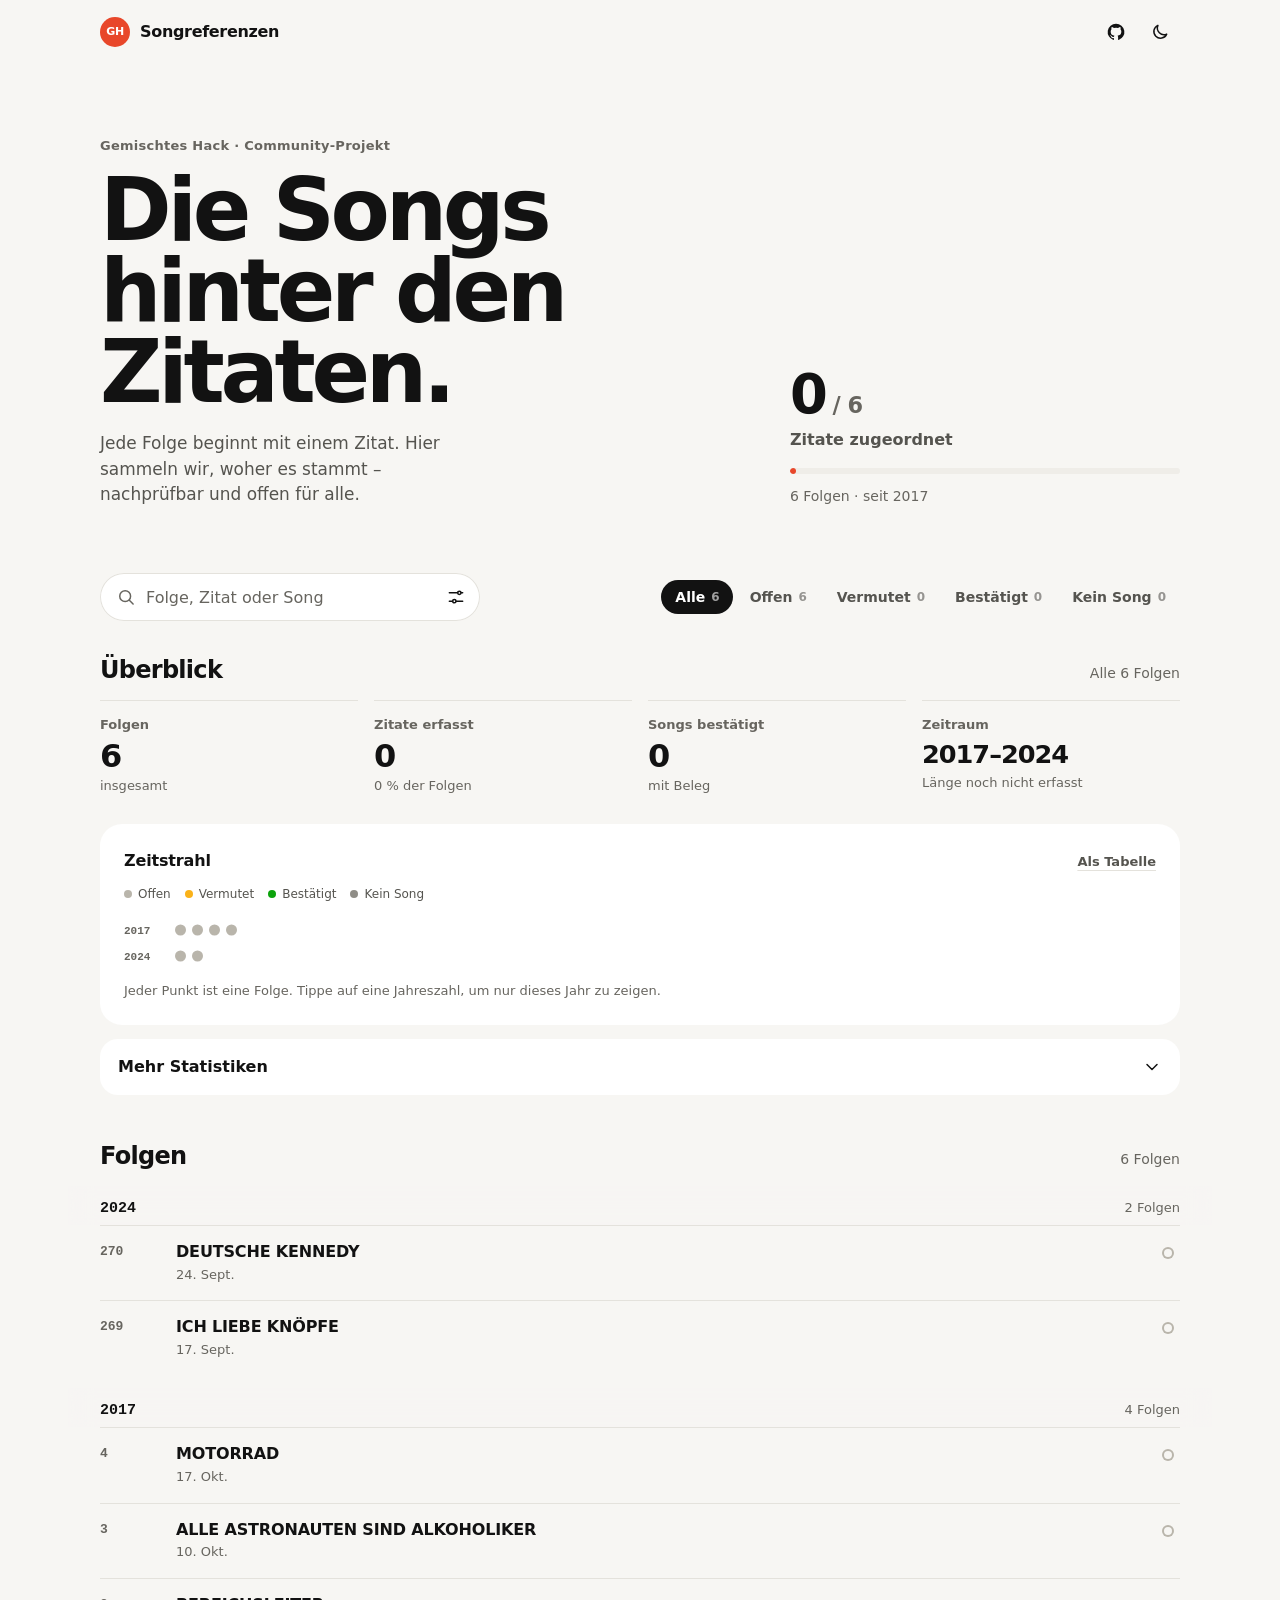
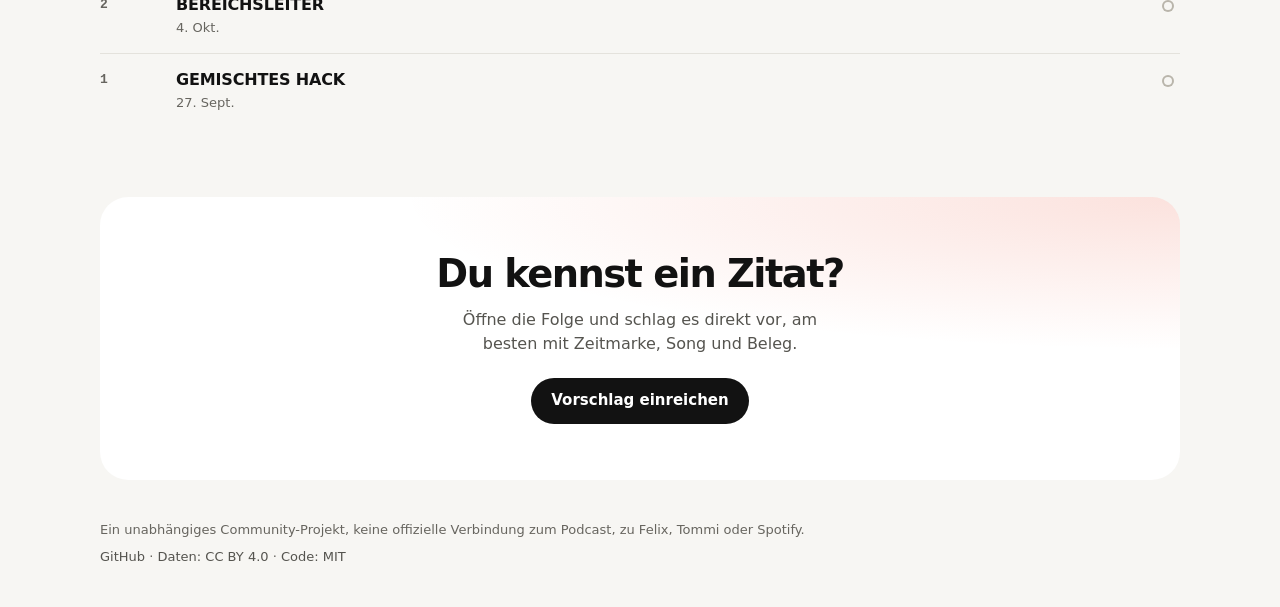
==== site/index.html @ 7d720911 "Redesign Pages site mobile-first A calmer, minimal layout built for phones first: progress at the to" ====
<!doctype html>
<html lang="de">
  <head>
    <meta charset="utf-8">
    <meta name="viewport" content="width=device-width, initial-scale=1, viewport-fit=cover">
    <meta name="description" content="Alle Folgen von Gemischtes Hack mit ihren Einstiegszitaten und den Songs dahinter. Ein Community-Projekt zum Durchsuchen und Mitmachen.">
    <meta name="theme-color" content="#f7f6f3" media="(prefers-color-scheme: light)">
    <meta name="theme-color" content="#0d0d0e" media="(prefers-color-scheme: dark)">
    <title>Songreferenzen — Gemischtes Hack</title>
    <link rel="icon" href="data:image/svg+xml,%3Csvg xmlns='http://www.w3.org/2000/svg' viewBox='0 0 32 32'%3E%3Ccircle cx='16' cy='16' r='16' fill='%23e8472a'/%3E%3Ctext x='16' y='21' font-family='system-ui,sans-serif' font-size='13' font-weight='800' text-anchor='middle' fill='%23fff'%3EGH%3C/text%3E%3C/svg%3E">
    <link rel="stylesheet" href="assets/site.css">
    <script>
      document.documentElement.classList.add("js");
      try {
        const theme = localStorage.getItem("theme");
        if (theme === "light" || theme === "dark") document.documentElement.dataset.theme = theme;
      } catch {
        // ohne Speicher gilt die Systemeinstellung
      }
    </script>
    <script type="module" src="assets/app.js"></script>
  </head>
  <body>
    <a class="skip-link" href="#liste">Zur Folgenliste</a>

    <header class="masthead">
      <a class="logo" href="./" aria-label="Songreferenzen zu Gemischtes Hack, Startseite">
        <span class="logo-mark" aria-hidden="true">GH</span>
        <span class="logo-text">Songreferenzen</span>
      </a>
      <div class="masthead-actions">
        <a class="icon-button" href="https://github.com/crorry-dev/GemischtesHack" aria-label="Projekt auf GitHub">
          <svg viewBox="0 0 24 24" aria-hidden="true" class="filled"><path d="M12 2a10 10 0 0 0-3.16 19.49c.5.09.68-.22.68-.48v-1.7c-2.78.6-3.37-1.34-3.37-1.34-.45-1.16-1.11-1.47-1.11-1.47-.91-.62.07-.6.07-.6 1 .07 1.53 1.03 1.53 1.03.9 1.52 2.34 1.08 2.91.83.09-.65.35-1.08.63-1.33-2.22-.25-4.55-1.11-4.55-4.94 0-1.09.39-1.98 1.03-2.68-.1-.25-.45-1.27.1-2.65 0 0 .84-.27 2.75 1.02a9.56 9.56 0 0 1 5 0c1.91-1.29 2.75-1.02 2.75-1.02.55 1.38.2 2.4.1 2.65.64.7 1.03 1.59 1.03 2.68 0 3.84-2.34 4.68-4.57 4.93.36.31.68.92.68 1.85v2.75c0 .27.18.58.69.48A10 10 0 0 0 12 2Z"/></svg>
        </a>
        <button id="theme-toggle" class="icon-button" type="button" aria-pressed="false">
          <svg class="icon-moon" viewBox="0 0 24 24" aria-hidden="true"><path d="M20 14.5A8 8 0 0 1 9.5 4a8 8 0 1 0 10.5 10.5Z"/></svg>
          <svg class="icon-sun" viewBox="0 0 24 24" aria-hidden="true"><circle cx="12" cy="12" r="4"/><path d="M12 2.5v2M12 19.5v2M4.6 4.6l1.4 1.4M18 18l1.4 1.4M2.5 12h2M19.5 12h2M4.6 19.4 6 18M18 6l1.4-1.4"/></svg>
          <span class="sr-only">Hell oder dunkel</span>
        </button>
      </div>
    </header>

    <main>
      <section class="intro" aria-labelledby="page-title">
        <p class="kicker reveal">Gemischtes Hack · Community-Projekt</p>
        <h1 id="page-title" class="reveal">Die Songs hinter den Zitaten.</h1>
        <p class="lede reveal">Jede Folge beginnt mit einem Zitat. Hier sammeln wir, woher es stammt – nachprüfbar und offen für alle.</p>
        <div class="progress reveal">
          <p class="progress-figure"><span id="found-count">0</span><span class="progress-total"> / <span id="total-count">–</span></span></p>
          <p class="progress-label">Zitate zugeordnet</p>
          <div class="progress-track" aria-hidden="true"><span id="progress-bar"></span></div>
          <p class="intro-meta" id="intro-meta"></p>
        </div>
      </section>

      <p id="load-error" class="notice" role="alert" hidden></p>

      <div class="toolbar" id="toolbar">
        <div class="toolbar-inner">
          <div class="search">
            <svg viewBox="0 0 24 24" aria-hidden="true"><circle cx="11" cy="11" r="6.5"/><path d="m16 16 4.5 4.5"/></svg>
            <label class="sr-only" for="search">Folgen durchsuchen</label>
            <input id="search" type="search" placeholder="Folge, Zitat oder Song" autocomplete="off" spellcheck="false" enterkeyhint="search">
            <button id="filter-button" class="filter-button" type="button" aria-haspopup="dialog" aria-controls="filter-sheet">
              <svg viewBox="0 0 24 24" aria-hidden="true"><path d="M4 7h10M18 7h2M4 17h4M12 17h8"/><circle cx="16" cy="7" r="2"/><circle cx="10" cy="17" r="2"/></svg>
              <span class="sr-only">Filter</span>
              <span class="filter-badge" id="filter-badge" hidden></span>
            </button>
          </div>
          <div class="tabs" id="status-tabs" role="radiogroup" aria-label="Prüfstatus">
            <span class="tab-indicator" aria-hidden="true"></span>
            <button type="button" role="radio" aria-checked="true" data-status="">Alle <span class="tab-count"></span></button>
            <button type="button" role="radio" aria-checked="false" data-status="offen">Offen <span class="tab-count"></span></button>
            <button type="button" role="radio" aria-checked="false" data-status="vermutet">Vermutet <span class="tab-count"></span></button>
            <button type="button" role="radio" aria-checked="false" data-status="bestätigt">Bestätigt <span class="tab-count"></span></button>
            <button type="button" role="radio" aria-checked="false" data-status="kein Song">Kein Song <span class="tab-count"></span></button>
          </div>
        </div>
      </div>

      <section class="overview" aria-labelledby="overview-title">
        <header class="section-head reveal">
          <h2 id="overview-title">Überblick</h2>
          <p class="section-note" id="overview-note"></p>
        </header>
        <dl class="stats reveal" id="stats"></dl>

        <figure class="panel reveal" id="timeline-panel">
          <div class="panel-head">
            <h3>Zeitstrahl</h3>
            <button class="text-button" type="button" data-table-toggle="timeline" aria-pressed="false">Als Tabelle</button>
          </div>
          <ul class="legend" aria-label="Legende">
            <li><span class="swatch is-offen"></span>Offen</li>
            <li><span class="swatch is-vermutet"></span>Vermutet</li>
            <li><span class="swatch is-bestaetigt"></span>Bestätigt</li>
            <li><span class="swatch is-kein-song"></span>Kein Song</li>
          </ul>
          <div class="timeline" id="timeline"></div>
          <div class="panel-table" id="timeline-table" hidden></div>
          <figcaption>Jeder Punkt ist eine Folge. Tippe auf eine Jahreszahl, um nur dieses Jahr zu zeigen.</figcaption>
        </figure>

        <details class="more reveal" id="more">
          <summary>
            <span>Mehr Statistiken</span>
            <svg viewBox="0 0 24 24" aria-hidden="true"><path d="m6 9 6 6 6-6"/></svg>
          </summary>
          <div class="more-body">
            <figure class="panel" id="duration-panel">
              <div class="panel-head">
                <h3>Länge der Folgen</h3>
                <button class="text-button" type="button" data-table-toggle="durations" aria-pressed="false">Als Tabelle</button>
              </div>
              <button class="readout" id="duration-readout" type="button" disabled>Über die Linie fahren oder wischen, um einzelne Folgen zu sehen.</button>
              <div class="chart" id="durations"></div>
              <div class="panel-table" id="durations-table" hidden></div>
              <figcaption>Linie: Schnitt der letzten zehn Folgen. Punkte: einzelne Folgen.</figcaption>
            </figure>
            <figure class="panel" id="artists-panel" hidden>
              <div class="panel-head"><h3>Meistzitierte Interpret:innen</h3></div>
              <div id="artists"></div>
              <figcaption id="artists-caption"></figcaption>
            </figure>
            <dl class="facts" id="facts"></dl>
          </div>
        </details>
      </section>

      <section class="list-section" id="liste" aria-labelledby="list-title">
        <header class="section-head">
          <h2 id="list-title">Folgen</h2>
          <p class="section-note" id="result-count" aria-live="polite"></p>
        </header>
        <div id="episode-list" class="episode-list"></div>
        <div id="list-end" class="list-end" aria-hidden="true"></div>
      </section>

      <section class="callout reveal" aria-labelledby="callout-title">
        <h2 id="callout-title">Du kennst ein Zitat?</h2>
        <p>Öffne die Folge und schlag es direkt vor, am besten mit Zeitmarke, Song und Beleg.</p>
        <a class="button" href="https://github.com/crorry-dev/GemischtesHack/issues/new">Vorschlag einreichen</a>
      </section>
    </main>

    <footer class="footer">
      <p>Ein unabhängiges Community-Projekt, keine offizielle Verbindung zum Podcast, zu Felix, Tommi oder Spotify.</p>
      <p>
        <a href="https://github.com/crorry-dev/GemischtesHack">GitHub</a>
        <span aria-hidden="true">·</span>
        <a href="https://github.com/crorry-dev/GemischtesHack/blob/main/LICENSE-DATA">Daten: CC BY 4.0</a>
        <span aria-hidden="true">·</span>
        <a href="https://github.com/crorry-dev/GemischtesHack/blob/main/LICENSE">Code: MIT</a>
      </p>
    </footer>

    <dialog class="sheet sheet-narrow" id="filter-sheet" aria-labelledby="filter-title">
      <div class="sheet-panel">
        <div class="sheet-grip" aria-hidden="true"></div>
        <header class="sheet-head">
          <h2 id="filter-title">Filter</h2>
          <button class="icon-button" type="button" data-close aria-label="Schließen">
            <svg viewBox="0 0 24 24" aria-hidden="true"><path d="M6 6l12 12M18 6 6 18"/></svg>
          </button>
        </header>
        <fieldset class="field">
          <legend>Jahr</legend>
          <div class="chip-grid" id="year-chips"></div>
        </fieldset>
        <fieldset class="field" id="artist-field">
          <legend>Interpret/in</legend>
          <select id="artist" class="select"></select>
        </fieldset>
        <fieldset class="field">
          <legend>Sortierung</legend>
          <div class="segmented" id="sort-control">
            <label><input type="radio" name="sort" value="neu" checked><span>Neueste</span></label>
            <label><input type="radio" name="sort" value="alt"><span>Älteste</span></label>
            <label><input type="radio" name="sort" value="lang"><span>Längste</span></label>
          </div>
        </fieldset>
        <label class="switch-row">
          <span>Nur Folgen mit Zitat</span>
          <input id="only-quotes" class="switch" type="checkbox">
        </label>
        <label class="switch-row">
          <span>Vermutete Songs mitzählen</span>
          <input id="with-suspected" class="switch" type="checkbox">
        </label>
        <footer class="sheet-foot">
          <button class="button button-quiet" type="button" id="filter-reset">Zurücksetzen</button>
          <button class="button" type="button" data-close id="filter-done">Fertig</button>
        </footer>
      </div>
    </dialog>

    <dialog class="sheet" id="episode-sheet" aria-labelledby="ep-title">
      <div class="sheet-panel">
        <div class="sheet-grip" aria-hidden="true"></div>
        <header class="sheet-head">
          <span class="ep-number" id="ep-number"></span>
          <span id="ep-status"></span>
          <button class="icon-button" type="button" data-close aria-label="Schließen">
            <svg viewBox="0 0 24 24" aria-hidden="true"><path d="M6 6l12 12M18 6 6 18"/></svg>
          </button>
        </header>
        <h2 class="ep-title" id="ep-title"></h2>
        <ul class="ep-meta" id="ep-meta"></ul>
        <div class="ep-actions">
          <a class="button" id="ep-spotify" target="_blank" rel="noopener noreferrer">
            <svg viewBox="0 0 24 24" aria-hidden="true" class="filled"><path d="M8 5.5v13l10.5-6.5z"/></svg>
            Auf Spotify hören
          </a>
          <button class="button button-quiet" type="button" id="ep-share">
            <svg viewBox="0 0 24 24" aria-hidden="true"><path d="M12 3v12M7.5 7.5 12 3l4.5 4.5M5 13v6h14v-6"/></svg>
            Teilen
          </button>
        </div>
        <div id="ep-usages"></div>
        <section class="ep-block" id="ep-description" hidden>
          <h3>Beschreibung</h3>
          <div class="ep-text" id="ep-text"></div>
          <button class="text-button" type="button" id="ep-more" hidden>Mehr lesen</button>
        </section>
        <section class="ep-block">
          <button class="button button-quiet button-wide" type="button" id="ep-embed">Spotify-Player hier laden</button>
          <div class="embed-slot" id="ep-embed-slot"></div>
          <p class="fine">Der Player lädt erst nach dem Klick und überträgt dann Daten an Spotify.</p>
        </section>
        <a class="suggest" id="ep-issue" target="_blank" rel="noopener noreferrer">
          <span>Zitat, Song oder Korrektur vorschlagen</span>
          <svg viewBox="0 0 24 24" aria-hidden="true"><path d="M7 17 17 7M9 7h8v8"/></svg>
        </a>
        <nav class="ep-nav" aria-label="Weitere Folgen">
          <button class="button button-quiet" type="button" id="ep-prev"><span aria-hidden="true">←</span> <span class="nav-label"></span><span class="sr-only">Vorherige Folge</span></button>
          <button class="button button-quiet" type="button" id="ep-next"><span class="sr-only">Nächste Folge</span><span class="nav-label"></span> <span aria-hidden="true">→</span></button>
        </nav>
      </div>
    </dialog>

    <div id="tooltip" class="tooltip" role="tooltip" hidden></div>
    <div id="toast" class="toast" role="status" aria-live="polite"></div>
  </body>
</html>
---- site/assets/site.css ----
:root {
  color-scheme: light;
  --bg: #f7f6f3;
  --surface: #ffffff;
  --surface-2: #efede8;
  --text: #121212;
  --text-2: #55544f;
  --text-3: #67655f;
  --line: #e4e2dc;
  --accent: #e8472a;
  --accent-text: #c43a1d;
  --invert: #121212;
  --invert-text: #ffffff;
  --s-offen: #b9b5ab;
  --s-vermutet: #fab219;
  --s-bestaetigt: #0ca30c;
  --s-kein-song: #8f8d87;
  --shadow: 0 24px 60px -28px rgb(18 18 18 / 30%);
  --ease: cubic-bezier(0.2, 0.8, 0.2, 1);
  --ease-out: cubic-bezier(0.16, 1, 0.3, 1);
  --sans: system-ui, -apple-system, "Segoe UI", Roboto, "Helvetica Neue", sans-serif;
  --mono: ui-monospace, "SF Mono", "Cascadia Mono", Menlo, Consolas, monospace;
  --gutter: 20px;
  --toolbar-h: 108px;
}

@media (prefers-color-scheme: dark) {
  :root:where(:not([data-theme="light"])) {
    color-scheme: dark;
    --bg: #0d0d0e;
    --surface: #161618;
    --surface-2: #1f1f22;
    --text: #f4f3f0;
    --text-2: #b9b7b1;
    --text-3: #8f8d88;
    --line: #2a2a2e;
    --accent: #f25c3c;
    --accent-text: #ff8a6e;
    --invert: #f4f3f0;
    --invert-text: #0d0d0e;
    --s-offen: #4a4a50;
    --shadow: 0 24px 60px -20px rgb(0 0 0 / 70%);
  }
}

:root[data-theme="dark"] {
  color-scheme: dark;
  --bg: #0d0d0e;
  --surface: #161618;
  --surface-2: #1f1f22;
  --text: #f4f3f0;
  --text-2: #b9b7b1;
  --text-3: #8f8d88;
  --line: #2a2a2e;
  --accent: #f25c3c;
  --accent-text: #ff8a6e;
  --invert: #f4f3f0;
  --invert-text: #0d0d0e;
  --s-offen: #4a4a50;
  --shadow: 0 24px 60px -20px rgb(0 0 0 / 70%);
}

.is-offen { --status: var(--s-offen); }
.is-vermutet { --status: var(--s-vermutet); }
.is-bestaetigt { --status: var(--s-bestaetigt); }
.is-kein-song { --status: var(--s-kein-song); }

/* --- Grundlagen ---------------------------------------------------------- */

*,
*::before,
*::after {
  box-sizing: border-box;
}

html {
  scroll-padding-top: calc(var(--toolbar-h) + 12px);
  -webkit-text-size-adjust: 100%;
}

body {
  min-width: 320px;
  margin: 0;
  background: var(--bg);
  color: var(--text);
  font: 16px/1.5 var(--sans);
  -webkit-font-smoothing: antialiased;
  -webkit-tap-highlight-color: transparent;
  transition: background-color 0.3s ease, color 0.3s ease;
}

a {
  color: inherit;
}

h1,
h2,
h3 {
  margin: 0;
  line-height: 1.1;
}

p {
  margin: 0;
}

button,
input,
select {
  font: inherit;
  color: inherit;
}

button {
  cursor: pointer;
}

:focus-visible {
  outline: 2px solid var(--accent);
  outline-offset: 3px;
}

svg {
  flex: none;
}

[hidden] {
  display: none !important;
}

.sr-only {
  position: absolute;
  width: 1px;
  height: 1px;
  overflow: hidden;
  clip: rect(0 0 0 0);
  white-space: nowrap;
}

.skip-link {
  position: fixed;
  top: 10px;
  left: 10px;
  z-index: 100;
  padding: 10px 16px;
  border-radius: 999px;
  background: var(--invert);
  color: var(--invert-text);
  font-weight: 650;
  transform: translateY(-150%);
}

.skip-link:focus {
  transform: none;
}

.masthead,
main > section,
.notice,
.toolbar-inner,
.footer {
  width: min(100% - 2 * var(--gutter), 1080px);
  margin-inline: auto;
}

/* Einblenden beim Scrollen */
.js .reveal {
  opacity: 0;
  transform: translateY(16px);
  transition: opacity 0.8s var(--ease-out), transform 0.8s var(--ease-out);
}

.js .reveal.is-visible {
  opacity: 1;
  transform: none;
}

.intro .reveal:nth-child(2) { transition-delay: 80ms; }
.intro .reveal:nth-child(3) { transition-delay: 160ms; }
.intro .reveal:nth-child(4) { transition-delay: 240ms; }

/* --- Kopf ------------------------------------------------------------------ */

.masthead {
  display: flex;
  align-items: center;
  justify-content: space-between;
  height: 64px;
}

.logo {
  display: inline-flex;
  align-items: center;
  gap: 10px;
  font-weight: 700;
  letter-spacing: -0.02em;
  text-decoration: none;
}

.logo-mark {
  display: grid;
  width: 30px;
  height: 30px;
  place-items: center;
  border-radius: 50%;
  background: var(--accent);
  color: #ffffff;
  font-size: 11px;
  font-weight: 800;
}

.masthead-actions {
  display: flex;
  gap: 4px;
}

.icon-button {
  display: inline-grid;
  width: 40px;
  height: 40px;
  place-items: center;
  border: 0;
  border-radius: 50%;
  background: transparent;
  color: var(--text);
  transition: background-color 0.2s ease, transform 0.2s var(--ease);
}

.icon-button:hover {
  background: var(--surface-2);
}

.icon-button:active {
  transform: scale(0.92);
}

.icon-button svg,
.button svg,
.search svg,
.filter-button svg,
.more summary svg,
.suggest svg {
  width: 20px;
  height: 20px;
  fill: none;
  stroke: currentColor;
  stroke-width: 1.8;
  stroke-linecap: round;
  stroke-linejoin: round;
}

svg.filled {
  fill: currentColor;
  stroke: none;
}

#theme-toggle .icon-sun,
#theme-toggle[aria-pressed="true"] .icon-moon {
  display: none;
}

#theme-toggle[aria-pressed="true"] .icon-sun {
  display: block;
}

/* --- Einstieg -------------------------------------------------------------- */

.intro {
  padding: 36px 0 32px;
}

.kicker {
  color: var(--text-3);
  font-size: 13px;
  font-weight: 600;
  letter-spacing: 0.02em;
}

.intro h1 {
  max-width: 11ch;
  margin-top: 14px;
  font-size: clamp(2.7rem, 12vw, 5.4rem);
  font-weight: 800;
  letter-spacing: -0.05em;
  line-height: 0.94;
}

.lede {
  max-width: 34ch;
  margin-top: 18px;
  color: var(--text-2);
  font-size: 1.06rem;
}

.progress {
  margin-top: 34px;
}

.progress-figure {
  font-size: 3.4rem;
  font-weight: 800;
  letter-spacing: -0.05em;
  line-height: 1;
}

.progress-total {
  color: var(--text-3);
  font-size: 1.4rem;
  font-weight: 650;
  letter-spacing: -0.02em;
}

.progress-label {
  margin-top: 6px;
  color: var(--text-2);
  font-weight: 600;
}

.progress-track {
  height: 6px;
  margin-top: 16px;
  overflow: hidden;
  border-radius: 999px;
  background: var(--surface-2);
}

.progress-track span {
  display: block;
  width: calc(var(--value, 0) * 100%);
  min-width: 6px;
  height: 100%;
  border-radius: inherit;
  background: var(--accent);
  transition: width 1.4s var(--ease-out) 0.3s;
}

.intro-meta {
  margin-top: 12px;
  color: var(--text-3);
  font-size: 14px;
}

/* --- Suchleiste ------------------------------------------------------------ */

.toolbar {
  position: sticky;
  top: 0;
  z-index: 30;
  padding: 10px 0 8px;
  background: color-mix(in srgb, var(--bg) 92%, transparent);
  -webkit-backdrop-filter: saturate(180%) blur(16px);
  backdrop-filter: saturate(180%) blur(16px);
  transition: box-shadow 0.3s ease;
}

.toolbar.is-stuck {
  box-shadow: 0 1px 0 var(--line);
}

.search {
  position: relative;
  display: flex;
  align-items: center;
  height: 48px;
  padding: 0 4px 0 16px;
  border-radius: 999px;
  background: var(--surface);
  box-shadow: inset 0 0 0 1px var(--line);
  transition: box-shadow 0.2s ease;
}

.search:focus-within {
  box-shadow: inset 0 0 0 2px var(--text);
}

.search > svg {
  color: var(--text-3);
}

.search input {
  min-width: 0;
  flex: 1;
  height: 100%;
  padding: 0 10px;
  border: 0;
  background: transparent;
  font-size: 16px;
  outline: none;
}

.search input::placeholder {
  color: var(--text-3);
}

.search input::-webkit-search-cancel-button {
  -webkit-appearance: none;
}

.filter-button {
  position: relative;
  display: grid;
  width: 40px;
  height: 40px;
  place-items: center;
  border: 0;
  border-radius: 50%;
  background: transparent;
  color: var(--text);
  transition: background-color 0.2s ease, transform 0.2s var(--ease);
}

.filter-button:hover {
  background: var(--surface-2);
}

.filter-button:active {
  transform: scale(0.92);
}

.filter-badge {
  position: absolute;
  top: 3px;
  right: 2px;
  display: grid;
  min-width: 18px;
  height: 18px;
  padding: 0 5px;
  place-items: center;
  border-radius: 999px;
  background: var(--accent);
  color: #ffffff;
  font-size: 11px;
  font-weight: 750;
  animation: pop 0.35s var(--ease-out);
}

.tabs {
  position: relative;
  display: flex;
  gap: 2px;
  margin: 10px calc(-1 * var(--gutter)) 0;
  overflow-x: auto;
  padding: 0 var(--gutter);
  scrollbar-width: none;
}

.tabs::-webkit-scrollbar {
  display: none;
}

.tabs button {
  position: relative;
  z-index: 1;
  display: inline-flex;
  flex: none;
  align-items: center;
  gap: 6px;
  height: 34px;
  padding: 0 14px;
  border: 0;
  border-radius: 999px;
  background: transparent;
  color: var(--text-2);
  font-size: 14px;
  font-weight: 600;
  white-space: nowrap;
  transition: color 0.25s ease;
}

.tabs button[aria-checked="true"] {
  color: var(--invert-text);
}

.tab-count {
  color: inherit;
  font-size: 12px;
  font-variant-numeric: tabular-nums;
  opacity: 0.6;
}

.tab-indicator {
  position: absolute;
  top: 0;
  left: 0;
  height: 34px;
  border-radius: 999px;
  background: var(--invert);
  transform: translateX(var(--x, 0));
  width: var(--w, 0);
  transition: transform 0.45s var(--ease-out), width 0.45s var(--ease-out);
}

/* --- Überblick ---------------------------------------------------------------- */

.overview {
  padding-top: 28px;
}

.section-head {
  display: flex;
  align-items: baseline;
  justify-content: space-between;
  gap: 12px;
  margin-bottom: 16px;
}

.section-head h2 {
  font-size: 1.5rem;
  font-weight: 750;
  letter-spacing: -0.03em;
}

.section-note {
  overflow: hidden;
  color: var(--text-3);
  font-size: 14px;
  text-align: right;
  text-overflow: ellipsis;
  white-space: nowrap;
}

.stats {
  display: grid;
  grid-template-columns: repeat(2, minmax(0, 1fr));
  gap: 18px 16px;
  margin: 0;
}

.stat {
  padding-top: 14px;
  border-top: 1px solid var(--line);
}

.stat dt {
  color: var(--text-3);
  font-size: 13px;
  font-weight: 600;
}

.stat dd {
  margin: 4px 0 0;
}

.stat-value {
  display: block;
  font-size: 2rem;
  font-weight: 800;
  letter-spacing: -0.04em;
  line-height: 1.1;
}

.stat-value.is-text {
  font-size: 1.6rem;
  line-height: 1.25;
  white-space: nowrap;
}

.stat-sub {
  display: block;
  margin-top: 2px;
  color: var(--text-3);
  font-size: 13px;
}

.panel {
  margin: 28px 0 0;
  padding: 18px;
  border-radius: 22px;
  background: var(--surface);
}

.panel-head {
  display: flex;
  align-items: baseline;
  justify-content: space-between;
  gap: 12px;
  margin-bottom: 10px;
}

.panel h3 {
  font-size: 1rem;
  font-weight: 700;
  letter-spacing: -0.01em;
}

.panel figcaption {
  margin-top: 12px;
  color: var(--text-3);
  font-size: 13px;
}

.text-button {
  padding: 4px 0;
  border: 0;
  background: none;
  color: var(--text-2);
  font-size: 13px;
  font-weight: 600;
  text-decoration: underline;
  text-decoration-color: var(--line);
  text-underline-offset: 4px;
  transition: color 0.2s ease, text-decoration-color 0.2s ease;
}

.text-button:hover,
.text-button[aria-pressed="true"] {
  color: var(--text);
  text-decoration-color: currentColor;
}

.legend {
  display: flex;
  flex-wrap: wrap;
  gap: 4px 14px;
  margin: 0 0 14px;
  padding: 0;
  color: var(--text-2);
  font-size: 12px;
  list-style: none;
}

.legend li {
  display: inline-flex;
  align-items: center;
  gap: 6px;
}

.swatch {
  width: 8px;
  height: 8px;
  border-radius: 50%;
  background: var(--status);
}

.timeline {
  margin: 0 -4px;
  overflow-x: auto;
  padding: 0 4px;
  scrollbar-width: none;
}

.timeline::-webkit-scrollbar {
  display: none;
}

.timeline svg,
.chart svg {
  display: block;
  overflow: visible;
  touch-action: pan-y;
  outline: none;
}

.tl-year {
  fill: var(--text-3);
  font: 600 11px var(--mono);
  cursor: pointer;
  transition: fill 0.2s ease;
}

.tl-year:hover,
.tl-year.is-active {
  fill: var(--text);
}

.tl-dot {
  fill: var(--status);
  transition: opacity 0.35s ease;
  transform-box: fill-box;
  transform-origin: center;
}

.tl-dot.is-dimmed {
  opacity: 0.18;
}

.timeline.is-animating .tl-dot {
  animation: pop 0.5s var(--ease-out) both;
  animation-delay: calc(var(--i) * 1.6ms);
}

.focus-ring {
  fill: none;
  stroke: var(--text);
  stroke-width: 2;
  pointer-events: none;
}

.panel-table {
  max-height: 360px;
  overflow: auto;
  border-radius: 14px;
  background: var(--bg);
}

table {
  width: 100%;
  border-collapse: collapse;
  font-size: 14px;
}

th,
td {
  padding: 9px 12px;
  border-bottom: 1px solid var(--line);
  text-align: left;
  white-space: nowrap;
}

th {
  position: sticky;
  top: 0;
  background: var(--surface-2);
  color: var(--text-2);
  font-size: 12px;
  font-weight: 650;
}

td {
  font-variant-numeric: tabular-nums;
}

.more {
  margin-top: 14px;
}

.more summary {
  display: flex;
  align-items: center;
  justify-content: space-between;
  padding: 16px 18px;
  border-radius: 18px;
  background: var(--surface);
  font-weight: 650;
  list-style: none;
  cursor: pointer;
  transition: background-color 0.2s ease;
}

.more summary::-webkit-details-marker {
  display: none;
}

.more summary:hover {
  background: var(--surface-2);
}

.more summary svg {
  transition: transform 0.35s var(--ease-out);
}

.more[open] summary svg {
  transform: rotate(180deg);
}

.more[open] .more-body {
  animation: rise 0.5s var(--ease-out) both;
}

.more-body .panel:first-child {
  margin-top: 14px;
}

.readout {
  display: block;
  width: 100%;
  min-height: 42px;
  margin: 0 0 8px;
  padding: 0;
  border: 0;
  background: none;
  color: var(--text-3);
  font-size: 13px;
  line-height: 1.4;
  text-align: left;
}

.readout strong {
  color: var(--text);
  font-weight: 650;
}

.readout:not(:disabled):hover strong {
  text-decoration: underline;
  text-underline-offset: 3px;
}

.axis-label {
  fill: var(--text-3);
  font: 11px var(--sans);
  font-variant-numeric: tabular-nums;
}

.grid-line {
  stroke: var(--line);
  stroke-width: 1;
  shape-rendering: crispEdges;
}

.area {
  fill: url(#duration-fill);
}

.area-stop {
  stop-color: var(--accent);
}

.line {
  fill: none;
  stroke: var(--accent);
  stroke-width: 2;
  stroke-linecap: round;
  stroke-linejoin: round;
}

.chart.is-animating .line {
  stroke-dasharray: var(--length);
  stroke-dashoffset: var(--length);
  animation: draw 1.6s var(--ease-out) forwards;
}

.chart.is-animating .area {
  animation: fade 1.2s ease 0.4s both;
}

.point {
  fill: var(--text-3);
  opacity: 0.35;
}

.crosshair {
  stroke: var(--text-2);
  stroke-width: 1;
  shape-rendering: crispEdges;
}

.marker {
  fill: var(--accent);
  stroke: var(--surface);
  stroke-width: 2;
}

.bars {
  display: grid;
  gap: 4px;
  margin: 0;
  padding: 0;
  list-style: none;
}

.bar {
  display: grid;
  width: 100%;
  grid-template-columns: minmax(0, 40%) minmax(0, 1fr) 2.5ch;
  align-items: center;
  gap: 12px;
  padding: 8px 10px;
  border: 0;
  border-radius: 12px;
  background: transparent;
  text-align: left;
  transition: background-color 0.2s ease;
}

.bar:hover,
.bar.is-selected {
  background: var(--surface-2);
}

.bar-name {
  overflow: hidden;
  font-size: 14px;
  font-weight: 600;
  text-overflow: ellipsis;
  white-space: nowrap;
}

.bar-fill {
  display: block;
  height: 10px;
  border-radius: 0 4px 4px 0;
  background: var(--accent);
  transform-origin: left;
  animation: grow 0.8s var(--ease-out) both;
}

.bar-value {
  color: var(--text-2);
  font-size: 14px;
  font-variant-numeric: tabular-nums;
  font-weight: 650;
  text-align: right;
}

.facts {
  display: grid;
  gap: 0;
  margin: 18px 0 0;
}

.fact {
  display: flex;
  align-items: baseline;
  justify-content: space-between;
  gap: 16px;
  padding: 12px 2px;
  border-bottom: 1px solid var(--line);
}

.fact dt {
  color: var(--text-3);
  font-size: 14px;
}

.fact dd {
  min-width: 0;
  margin: 0;
  text-align: right;
}

.fact strong {
  font-weight: 700;
}

.fact a {
  text-decoration: none;
}

.fact a:hover strong {
  text-decoration: underline;
  text-underline-offset: 3px;
}

.fact small {
  display: block;
  overflow: hidden;
  color: var(--text-3);
  font-size: 12px;
  text-overflow: ellipsis;
  white-space: nowrap;
}

.chart-empty {
  padding: 28px 12px;
  color: var(--text-3);
  font-size: 14px;
  text-align: center;
}

/* --- Folgenliste ------------------------------------------------------------- */

.list-section {
  padding-top: 48px;
}

.year-head {
  position: sticky;
  top: var(--toolbar-h);
  z-index: 5;
  display: flex;
  align-items: baseline;
  justify-content: space-between;
  gap: 12px;
  margin: 0 calc(-1 * var(--gutter));
  padding: 12px var(--gutter) 8px;
  background: color-mix(in srgb, var(--bg) 90%, transparent);
  -webkit-backdrop-filter: blur(12px);
  backdrop-filter: blur(12px);
}

.year-head h3 {
  font: 700 15px var(--mono);
  letter-spacing: 0;
}

.year-head p {
  color: var(--text-3);
  font-size: 13px;
}

.rows {
  margin: 0 0 12px;
  padding: 0;
  list-style: none;
}

.row {
  position: relative;
  display: grid;
  grid-template-areas:
    "num body dot"
    "num extra dot";
  grid-template-columns: 44px minmax(0, 1fr) 18px;
  column-gap: 12px;
  padding: 14px 0;
  border-top: 1px solid var(--line);
  text-decoration: none;
  animation: rise 0.55s var(--ease-out) both;
  animation-delay: calc(var(--i, 0) * 28ms);
  transition: transform 0.2s var(--ease);
}

.row::before {
  position: absolute;
  inset: 0 calc(-1 * var(--gutter) / 2);
  z-index: -1;
  border-radius: 14px;
  background: var(--surface);
  content: "";
  opacity: 0;
  transition: opacity 0.2s ease;
}

.row:hover::before {
  opacity: 1;
}

.row:active {
  transform: scale(0.99);
}

.row-num {
  grid-area: num;
  padding-top: 2px;
  color: var(--text-3);
  font: 600 13px var(--mono);
}

.row-body {
  display: grid;
  min-width: 0;
  grid-area: body;
  gap: 2px;
}

.row-title {
  font-size: 16px;
  font-weight: 650;
  letter-spacing: -0.01em;
  line-height: 1.3;
  overflow-wrap: anywhere;
}

.row-meta {
  color: var(--text-3);
  font-size: 13px;
}

.row-extra {
  display: grid;
  min-width: 0;
  grid-area: extra;
  gap: 4px;
}

.row-extra:not(:empty) {
  margin-top: 8px;
}

.row-quote {
  display: -webkit-box;
  overflow: hidden;
  color: var(--text-2);
  font-size: 14px;
  font-style: italic;
  -webkit-box-orient: vertical;
  -webkit-line-clamp: 2;
}

.row-song {
  overflow: hidden;
  color: var(--text-2);
  font-size: 13px;
  font-weight: 600;
  text-overflow: ellipsis;
  white-space: nowrap;
}

.row-song::before {
  margin-right: 6px;
  color: var(--accent-text);
  content: "♪";
}

.row-dot,
.status-dot {
  display: inline-block;
  width: 12px;
  height: 12px;
  flex: none;
  border-radius: 50%;
}

.row-dot {
  grid-area: dot;
  margin-top: 5px;
}

.row-dot.is-offen,
.status-dot.is-offen {
  box-shadow: inset 0 0 0 2px var(--s-offen);
}

.row-dot.is-vermutet,
.status-dot.is-vermutet {
  background: linear-gradient(90deg, var(--s-vermutet) 50%, transparent 50%);
  box-shadow: inset 0 0 0 2px var(--s-vermutet);
}

.row-dot.is-bestaetigt,
.status-dot.is-bestaetigt {
  background: var(--s-bestaetigt);
}

.row-dot.is-kein-song,
.status-dot.is-kein-song {
  background: linear-gradient(var(--s-kein-song), var(--s-kein-song)) center / 6px 2px no-repeat;
  box-shadow: inset 0 0 0 2px var(--s-kein-song);
}

.list-empty {
  padding: 48px 0;
  color: var(--text-2);
  text-align: center;
}

.list-empty .button {
  margin-top: 16px;
}

.list-end {
  height: 1px;
}

/* --- Mitmachen und Fußzeile -------------------------------------------------- */

.callout {
  margin-top: 56px;
  padding: 40px 24px;
  border-radius: 28px;
  background:
    radial-gradient(120% 90% at 100% 0%, color-mix(in srgb, var(--accent) 16%, transparent), transparent 60%),
    var(--surface);
  text-align: center;
}

.callout h2 {
  font-size: clamp(1.7rem, 6vw, 2.4rem);
  font-weight: 800;
  letter-spacing: -0.04em;
}

.callout p {
  max-width: 36ch;
  margin: 12px auto 22px;
  color: var(--text-2);
}

.footer {
  display: grid;
  gap: 8px;
  padding: 40px 0 calc(40px + env(safe-area-inset-bottom));
  color: var(--text-3);
  font-size: 13px;
}

.footer a {
  color: var(--text-2);
  text-decoration: none;
}

.footer a:hover {
  color: var(--text);
}

.notice {
  margin-top: 16px;
  padding: 16px 18px;
  border-radius: 16px;
  background: color-mix(in srgb, var(--accent) 12%, var(--surface));
}

/* --- Buttons und Formulare ---------------------------------------------------- */

.button {
  display: inline-flex;
  min-height: 46px;
  align-items: center;
  justify-content: center;
  gap: 8px;
  padding: 0 20px;
  border: 0;
  border-radius: 999px;
  background: var(--invert);
  color: var(--invert-text);
  font-size: 15px;
  font-weight: 650;
  text-decoration: none;
  transition: transform 0.2s var(--ease), opacity 0.2s ease, background-color 0.2s ease;
}

.button:hover {
  opacity: 0.88;
}

.button:active {
  transform: scale(0.97);
}

.button:disabled {
  opacity: 0.35;
  cursor: default;
  transform: none;
}

.button-quiet {
  background: var(--surface-2);
  color: var(--text);
}

.button-wide {
  width: 100%;
}

.select {
  width: 100%;
  height: 46px;
  padding: 0 40px 0 16px;
  border: 0;
  border-radius: 14px;
  background:
    linear-gradient(45deg, transparent 50%, var(--text-3) 50%) calc(100% - 22px) 21px / 5px 5px no-repeat,
    linear-gradient(135deg, var(--text-3) 50%, transparent 50%) calc(100% - 17px) 21px / 5px 5px no-repeat,
    var(--surface-2);
  appearance: none;
}

.switch {
  position: relative;
  width: 46px;
  height: 28px;
  flex: none;
  margin: 0;
  border-radius: 999px;
  background: var(--surface-2);
  box-shadow: inset 0 0 0 1px var(--line);
  appearance: none;
  cursor: pointer;
  transition: background-color 0.25s ease;
}

.switch::before {
  position: absolute;
  top: 3px;
  left: 3px;
  width: 22px;
  height: 22px;
  border-radius: 50%;
  background: #ffffff;
  box-shadow: 0 1px 3px rgb(0 0 0 / 25%);
  content: "";
  transition: transform 0.3s var(--ease-out);
}

.switch:checked {
  background: var(--accent);
  box-shadow: none;
}

.switch:checked::before {
  transform: translateX(18px);
}

/* --- Sheets: unten auf dem Handy, rechts am Desktop ------------------------------ */

.sheet {
  width: 100%;
  max-width: 100%;
  max-height: 92dvh;
  margin: auto 0 0;
  padding: 0;
  border: 0;
  background: transparent;
  color: var(--text);
  overflow: visible;
}

.sheet::backdrop {
  background: rgb(0 0 0 / 40%);
  -webkit-backdrop-filter: blur(4px);
  backdrop-filter: blur(4px);
}

.sheet[open]::backdrop {
  animation: fade 0.35s ease both;
}

.sheet.is-closing::backdrop {
  animation: fade 0.25s ease reverse both;
}

.sheet-panel {
  max-height: 92dvh;
  overflow-y: auto;
  padding: 8px 20px calc(20px + env(safe-area-inset-bottom));
  border-radius: 26px 26px 0 0;
  background: var(--surface);
  box-shadow: var(--shadow);
  overscroll-behavior: contain;
}

.sheet[open] .sheet-panel {
  animation: sheet-up 0.5s var(--ease-out) both;
}

.sheet.is-closing .sheet-panel {
  animation: sheet-down 0.25s ease-in both;
}

.sheet-panel.is-dragging {
  transition: none;
  animation: none !important;
}

.sheet-grip {
  width: 40px;
  height: 5px;
  margin: 2px auto 10px;
  border-radius: 999px;
  background: var(--line);
  cursor: grab;
  touch-action: none;
}

.sheet-head {
  position: sticky;
  top: -8px;
  z-index: 2;
  display: flex;
  align-items: center;
  gap: 10px;
  margin: 0 -20px;
  padding: 6px 12px 10px 20px;
  background: var(--surface);
  touch-action: none;
}

.sheet-head h2 {
  font-size: 1.3rem;
  font-weight: 750;
  letter-spacing: -0.02em;
}

.sheet-head .icon-button {
  margin-left: auto;
}

.field {
  margin: 18px 0 0;
  padding: 0;
  border: 0;
}

.field legend {
  margin-bottom: 10px;
  padding: 0;
  color: var(--text-2);
  font-size: 13px;
  font-weight: 650;
}

.chip-grid {
  display: flex;
  flex-wrap: wrap;
  gap: 8px;
}

.chip {
  height: 38px;
  padding: 0 14px;
  border: 0;
  border-radius: 999px;
  background: var(--surface-2);
  font-size: 14px;
  font-variant-numeric: tabular-nums;
  font-weight: 600;
  transition: background-color 0.2s ease, color 0.2s ease, transform 0.2s var(--ease);
}

.chip:active {
  transform: scale(0.95);
}

.chip[aria-pressed="true"] {
  background: var(--invert);
  color: var(--invert-text);
}

.segmented {
  display: grid;
  grid-auto-columns: 1fr;
  grid-auto-flow: column;
  padding: 4px;
  border-radius: 999px;
  background: var(--surface-2);
}

.segmented label {
  position: relative;
  cursor: pointer;
}

.segmented input {
  position: absolute;
  opacity: 0;
}

.segmented span {
  display: grid;
  height: 36px;
  place-items: center;
  border-radius: 999px;
  font-size: 14px;
  font-weight: 600;
  transition: background-color 0.25s ease, color 0.25s ease;
}

.segmented input:checked + span {
  background: var(--surface);
  box-shadow: 0 1px 4px rgb(0 0 0 / 12%);
}

.segmented input:focus-visible + span {
  outline: 2px solid var(--accent);
  outline-offset: 2px;
}

.switch-row {
  display: flex;
  align-items: center;
  justify-content: space-between;
  gap: 16px;
  margin-top: 18px;
  font-weight: 600;
  cursor: pointer;
}

.sheet-foot {
  display: grid;
  grid-template-columns: 1fr 1.4fr;
  gap: 10px;
  margin-top: 26px;
}

/* Detailansicht einer Folge */
.ep-number {
  color: var(--accent-text);
  font: 800 1.6rem var(--mono);
  letter-spacing: -0.04em;
}

.status-badge {
  display: inline-flex;
  align-items: center;
  gap: 7px;
  height: 28px;
  padding: 0 11px 0 9px;
  border-radius: 999px;
  background: var(--surface-2);
  font-size: 13px;
  font-weight: 650;
}

.ep-title {
  font-size: clamp(1.6rem, 6.5vw, 2.1rem);
  font-weight: 800;
  letter-spacing: -0.035em;
  overflow-wrap: anywhere;
}

.ep-meta {
  display: flex;
  flex-wrap: wrap;
  gap: 6px;
  margin: 12px 0 0;
  padding: 0;
  list-style: none;
}

.ep-meta li {
  padding: 5px 11px;
  border-radius: 999px;
  background: var(--surface-2);
  color: var(--text-2);
  font-size: 13px;
  font-weight: 600;
}

.ep-actions {
  display: grid;
  grid-template-columns: 1.4fr 1fr;
  gap: 10px;
  margin-top: 20px;
}

.ep-block {
  margin-top: 26px;
}

.ep-block h3 {
  margin-bottom: 10px;
  color: var(--text-3);
  font-size: 12px;
  font-weight: 700;
  letter-spacing: 0.08em;
  text-transform: uppercase;
}

.usage-head {
  display: flex;
  align-items: baseline;
  justify-content: space-between;
  gap: 12px;
}

.listen {
  color: var(--accent-text);
  font-size: 14px;
  font-weight: 650;
  text-decoration: none;
}

.listen:hover {
  text-decoration: underline;
  text-underline-offset: 3px;
}

.quote {
  margin: 0;
  padding: 2px 0 0;
  font-size: 1.3rem;
  font-weight: 500;
  letter-spacing: -0.01em;
  line-height: 1.4;
}

.quote::before {
  margin-right: 2px;
  color: var(--accent);
  content: "„";
}

.quote::after {
  color: var(--accent);
  content: "“";
}

.missing {
  padding: 16px;
  border-radius: 16px;
  background: var(--bg);
  color: var(--text-2);
}

.details {
  display: grid;
  margin: 14px 0 0;
}

.detail {
  display: grid;
  grid-template-columns: 110px minmax(0, 1fr);
  gap: 12px;
  padding: 10px 0;
  border-top: 1px solid var(--line);
}

.detail dt {
  color: var(--text-3);
  font-size: 14px;
}

.detail dd {
  margin: 0;
  overflow-wrap: anywhere;
}

.detail small {
  display: block;
  margin-top: 2px;
  color: var(--text-3);
  font-size: 13px;
}

.detail ul {
  margin: 0;
  padding-left: 18px;
}

.inline-link {
  color: var(--accent-text);
  font-weight: 600;
}

.ep-text {
  display: grid;
  gap: 10px;
  color: var(--text-2);
  font-size: 15px;
}

.ep-text.is-clamped {
  max-height: 9.5em;
  overflow: hidden;
  -webkit-mask-image: linear-gradient(#000 60%, transparent);
  mask-image: linear-gradient(#000 60%, transparent);
}

.ep-text ul {
  margin: 0;
  padding-left: 18px;
}

.ep-text a {
  color: var(--accent-text);
}

#ep-more {
  margin-top: 6px;
}

.embed-slot:empty {
  display: none;
}

.embed-slot iframe {
  display: block;
  width: 100%;
  height: 232px;
  margin-top: 12px;
  border: 0;
  border-radius: 16px;
  animation: rise 0.5s var(--ease-out) both;
}

.fine {
  margin-top: 8px;
  color: var(--text-3);
  font-size: 12px;
}

.suggest {
  display: flex;
  align-items: center;
  justify-content: space-between;
  gap: 12px;
  margin-top: 26px;
  padding: 16px 18px;
  border-radius: 16px;
  background: color-mix(in srgb, var(--accent) 10%, var(--surface));
  color: var(--text);
  font-weight: 650;
  text-decoration: none;
  transition: background-color 0.2s ease;
}

.suggest:hover {
  background: color-mix(in srgb, var(--accent) 16%, var(--surface));
}

.suggest svg {
  color: var(--accent-text);
}

.ep-nav {
  display: grid;
  grid-template-columns: 1fr 1fr;
  gap: 10px;
  margin-top: 26px;
}

.ep-nav .button {
  font-family: var(--mono);
}

/* --- Tooltip und Hinweis ---------------------------------------------------------- */

.tooltip {
  position: fixed;
  top: 0;
  left: 0;
  z-index: 60;
  max-width: 260px;
  padding: 10px 12px;
  border-radius: 12px;
  background: var(--invert);
  color: var(--invert-text);
  font-size: 13px;
  line-height: 1.4;
  pointer-events: none;
  box-shadow: var(--shadow);
}

.tooltip strong {
  display: block;
  font-weight: 700;
}

.tooltip span {
  display: block;
  opacity: 0.75;
}

.toast {
  position: fixed;
  bottom: calc(20px + env(safe-area-inset-bottom));
  left: 50%;
  z-index: 70;
  padding: 12px 18px;
  border-radius: 999px;
  background: var(--invert);
  color: var(--invert-text);
  font-size: 14px;
  font-weight: 600;
  opacity: 0;
  pointer-events: none;
  transform: translate(-50%, 16px);
  transition: opacity 0.3s ease, transform 0.4s var(--ease-out);
}

.toast.is-visible {
  opacity: 1;
  transform: translate(-50%, 0);
}

/* --- Animationen -------------------------------------------------------------------- */

@keyframes rise {
  from {
    opacity: 0;
    transform: translateY(12px);
  }
}

@keyframes fade {
  from {
    opacity: 0;
  }
}

@keyframes pop {
  from {
    opacity: 0;
    transform: scale(0.2);
  }
}

@keyframes grow {
  from {
    transform: scaleX(0);
  }
}

@keyframes draw {
  to {
    stroke-dashoffset: 0;
  }
}

@keyframes sheet-up {
  from {
    transform: translateY(100%);
  }
}

@keyframes sheet-down {
  to {
    transform: translateY(100%);
  }
}

@keyframes panel-in {
  from {
    transform: translateX(100%);
  }
}

@keyframes panel-out {
  to {
    transform: translateX(100%);
  }
}

/* --- Größere Bildschirme ------------------------------------------------------------- */

@media (min-width: 720px) {
  :root {
    --gutter: 32px;
  }

  .stats {
    grid-template-columns: repeat(4, minmax(0, 1fr));
  }

  .panel {
    padding: 24px;
  }

  .facts {
    grid-template-columns: repeat(2, minmax(0, 1fr));
    column-gap: 32px;
  }
}

@media (min-width: 960px) {
  .intro {
    display: grid;
    grid-template-columns: minmax(0, 1.3fr) minmax(280px, 0.8fr);
    column-gap: 56px;
    align-items: end;
    padding: 72px 0 56px;
  }

  .intro .kicker,
  .intro h1,
  .intro .lede {
    grid-column: 1;
  }

  .intro .progress {
    grid-column: 2;
    grid-row: 1 / span 3;
    align-self: end;
  }

  .toolbar-inner {
    display: flex;
    align-items: center;
    gap: 16px;
  }

  .search {
    width: 380px;
    flex: none;
  }

  .tabs {
    margin: 0 0 0 auto;
    padding: 0;
  }

  .row {
    grid-template-areas: "num body extra dot";
    grid-template-columns: 56px minmax(0, 1fr) minmax(0, 1.05fr) 18px;
    column-gap: 20px;
    padding: 16px 0;
  }

  .row-extra:not(:empty) {
    margin-top: 0;
  }

  .more-body {
    display: grid;
    grid-template-columns: minmax(0, 1.4fr) minmax(0, 1fr);
    gap: 0 16px;
    align-items: start;
  }

  .more-body:has(#artists-panel[hidden]),
  .more-body:has(#duration-panel[hidden]) {
    grid-template-columns: 1fr;
  }

  .more-body .panel {
    margin-top: 14px;
  }

  .more-body .facts {
    grid-column: 1 / -1;
    grid-template-columns: repeat(auto-fit, minmax(170px, 1fr));
    gap: 16px;
    margin-top: 14px;
  }

  .more-body .fact {
    display: grid;
    align-content: start;
    gap: 2px;
    padding: 18px 20px;
    border: 0;
    border-radius: 18px;
    background: var(--surface);
  }

  .more-body .fact dd {
    text-align: left;
  }

  .more-body .fact strong {
    font-size: 1.15rem;
    letter-spacing: -0.02em;
  }

  .callout {
    padding: 56px 40px;
  }

  .sheet {
    width: min(480px, 100vw);
    height: 100dvh;
    max-height: 100dvh;
    margin: 0 0 0 auto;
  }

  .sheet-narrow {
    width: min(400px, 100vw);
  }

  .sheet-panel {
    height: 100%;
    max-height: none;
    padding: 18px 28px 28px;
    border-radius: 0;
  }

  .sheet[open] .sheet-panel {
    animation-name: panel-in;
  }

  .sheet.is-closing .sheet-panel {
    animation-name: panel-out;
  }

  .sheet-grip {
    display: none;
  }

  .sheet-head {
    top: -18px;
    margin: 0 -28px;
    padding: 14px 20px 12px 28px;
  }
}

@media (hover: none) {
  .row:hover::before {
    opacity: 0;
  }
}

@media (prefers-reduced-motion: reduce) {
  *,
  *::before,
  *::after {
    animation-duration: 0.01ms !important;
    animation-delay: 0ms !important;
    transition-duration: 0.01ms !important;
    transition-delay: 0ms !important;
  }

  .js .reveal {
    opacity: 1;
    transform: none;
  }
}

@media print {
  .masthead-actions,
  .toolbar,
  .callout,
  .more summary {
    display: none !important;
  }
}
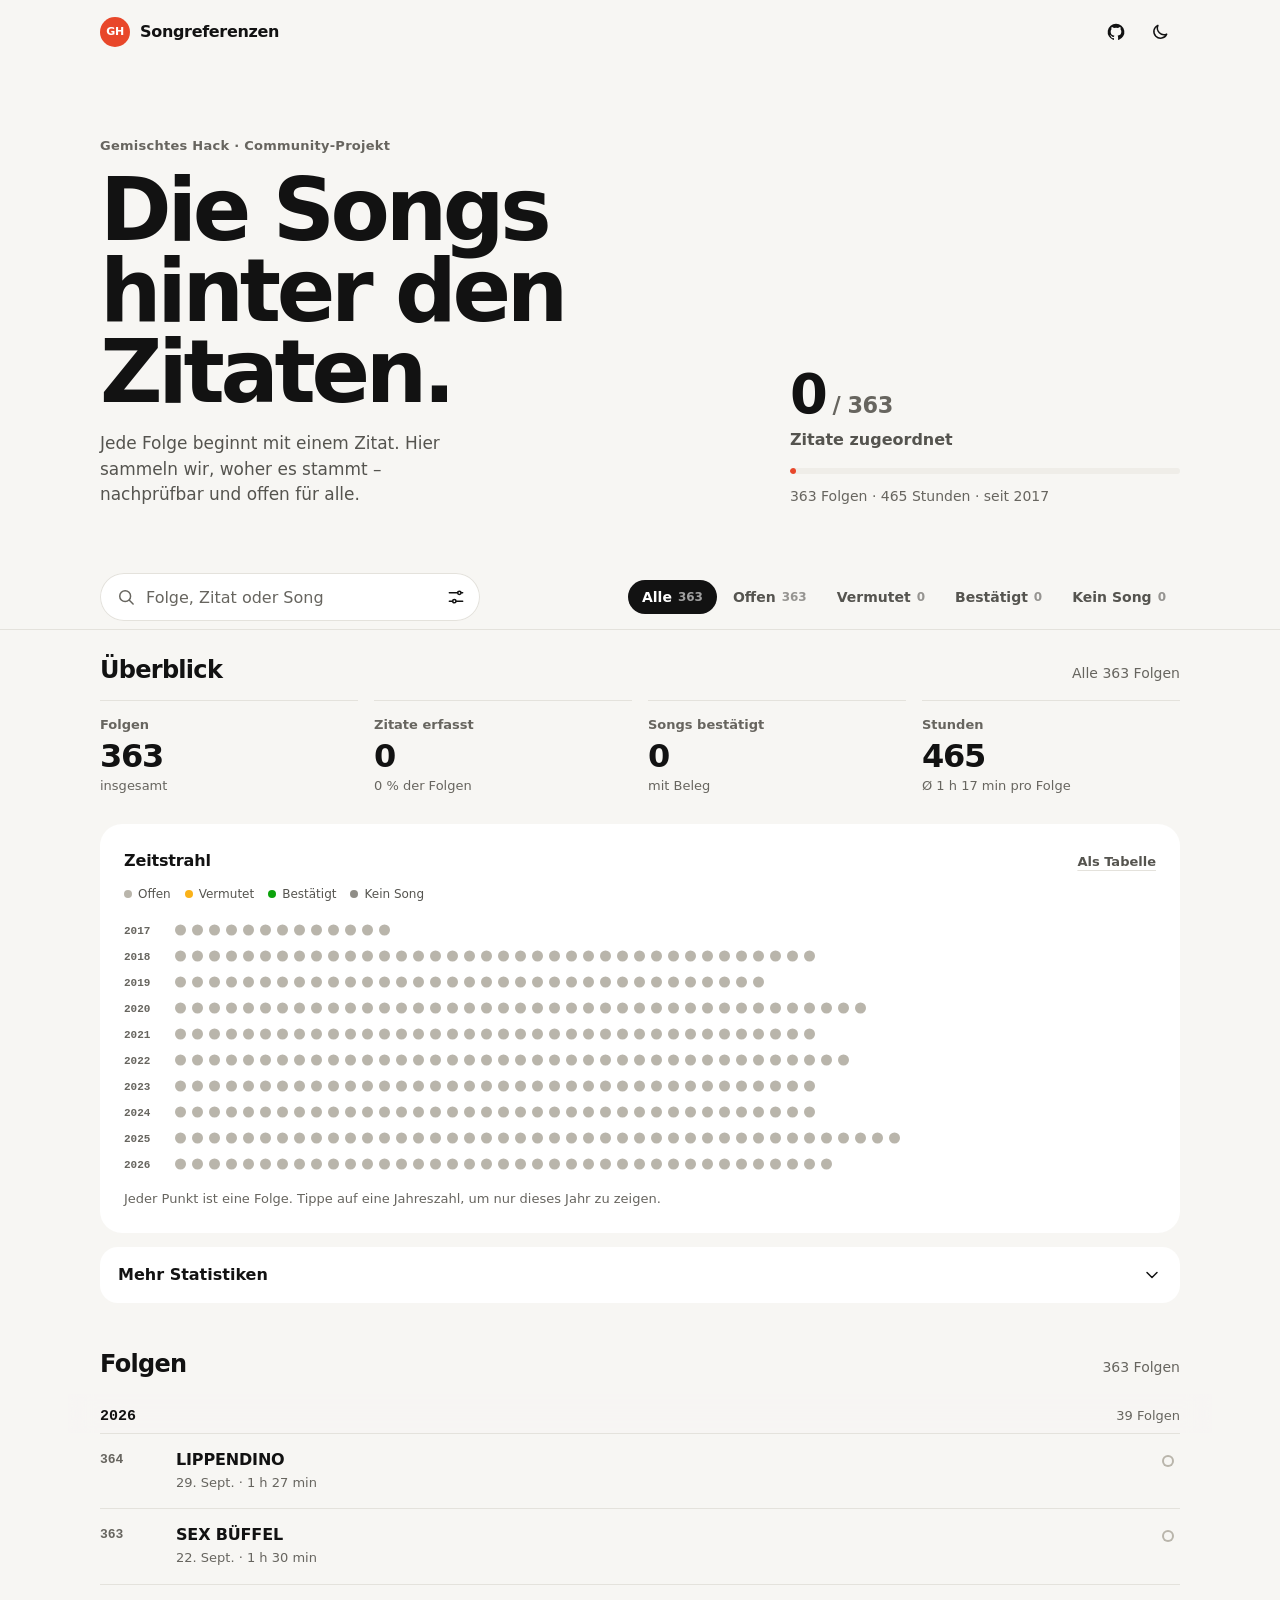
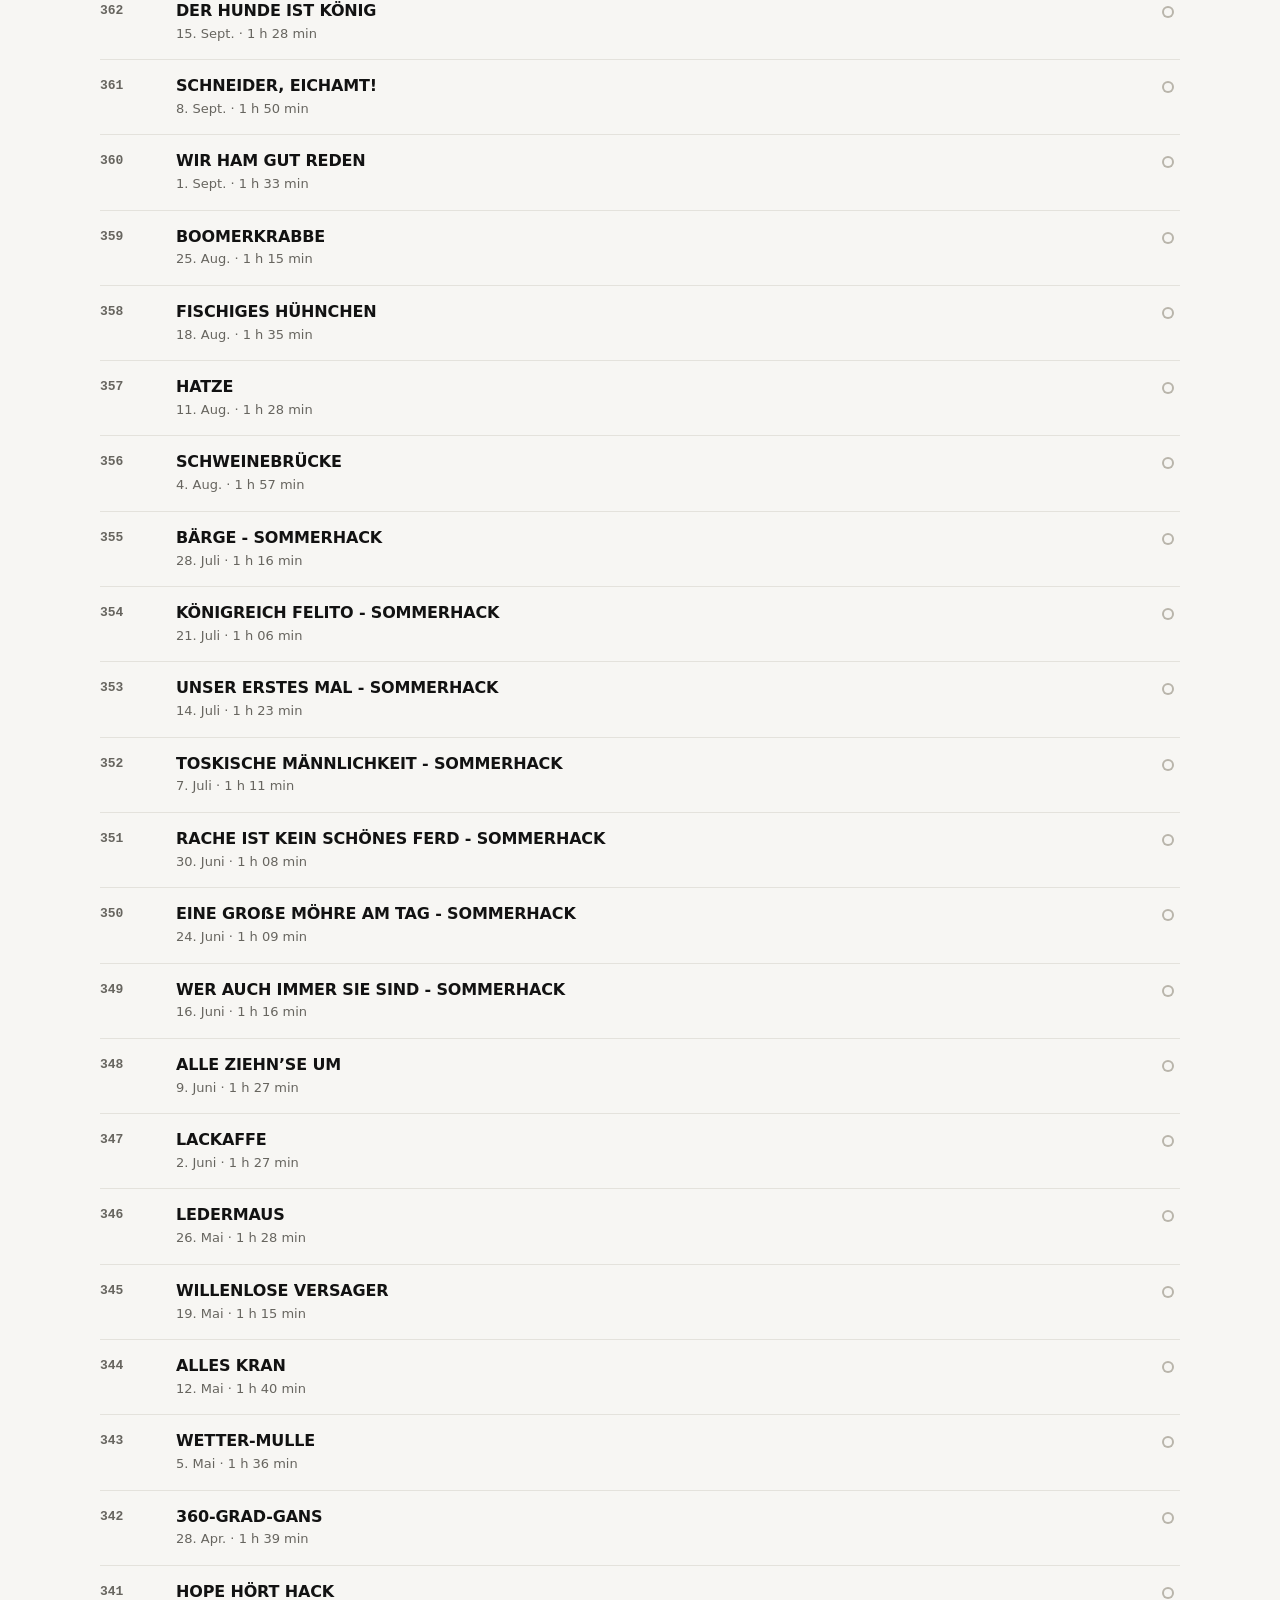
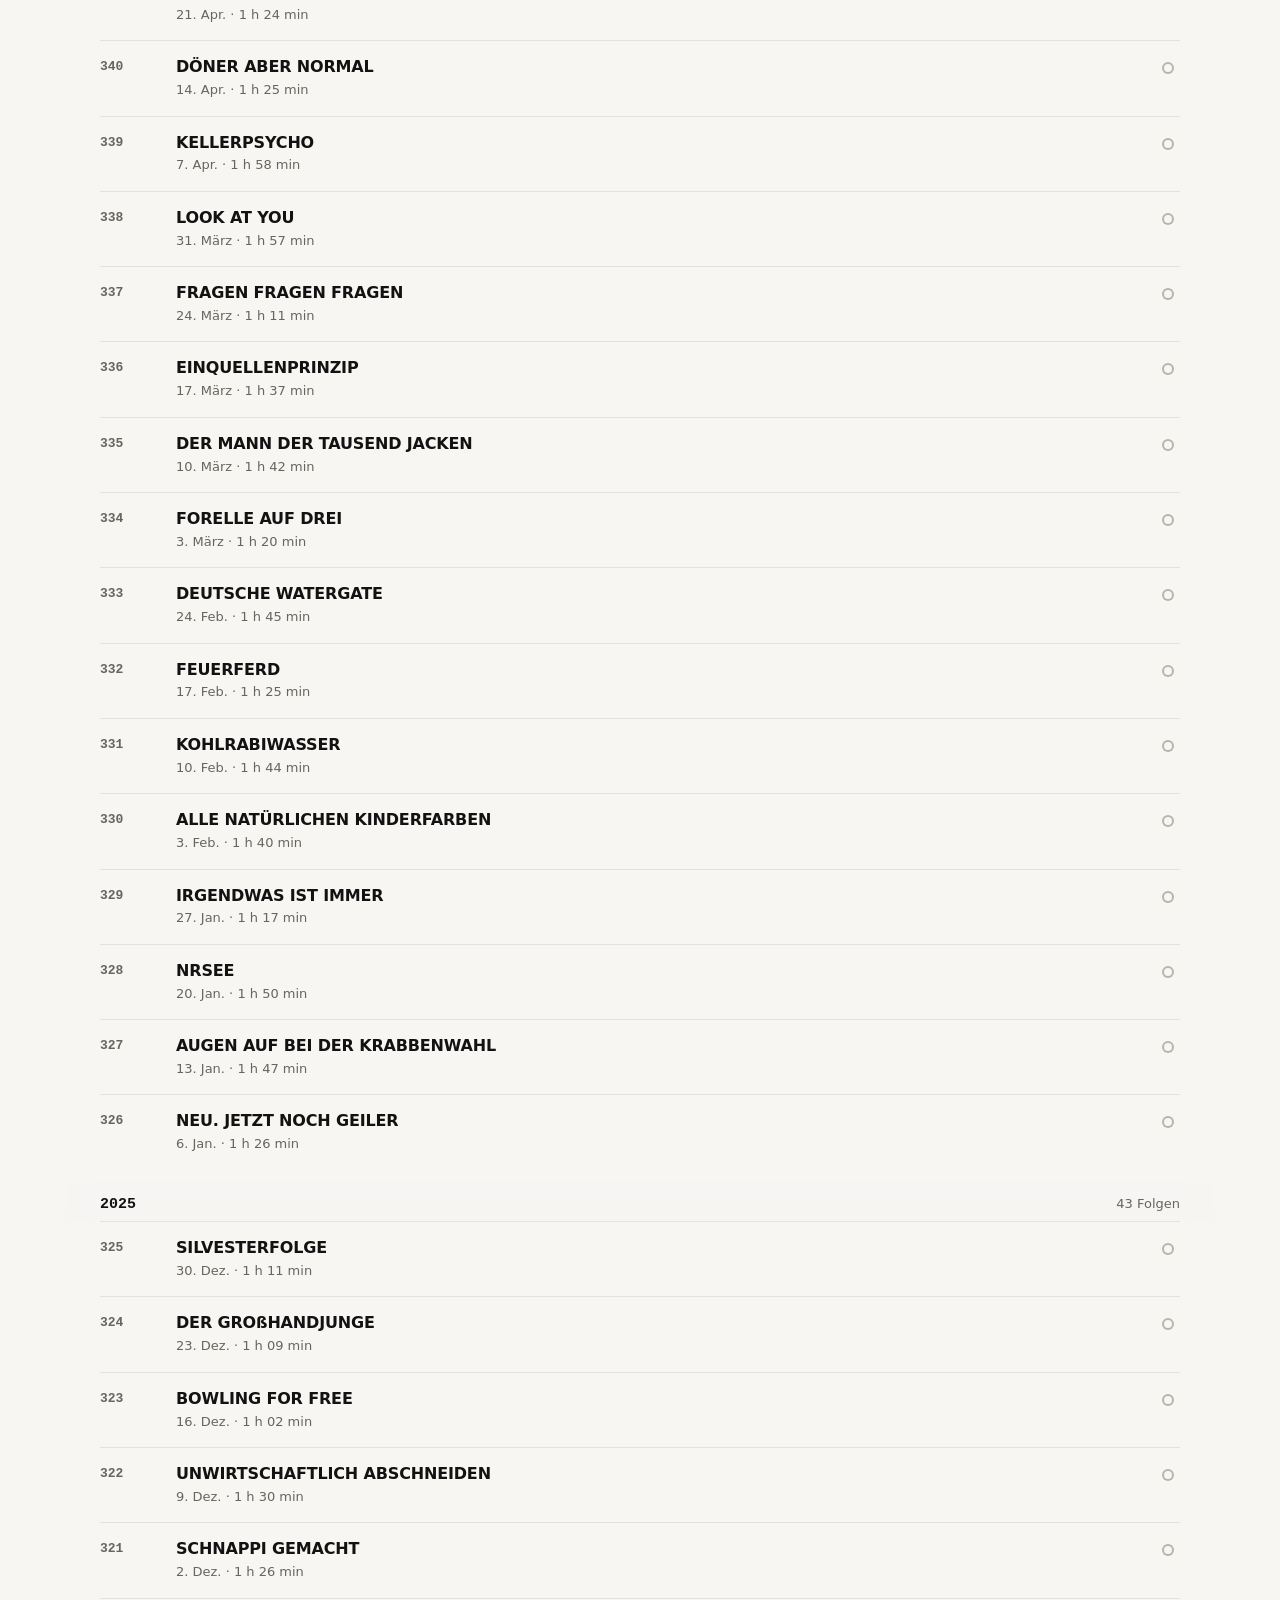
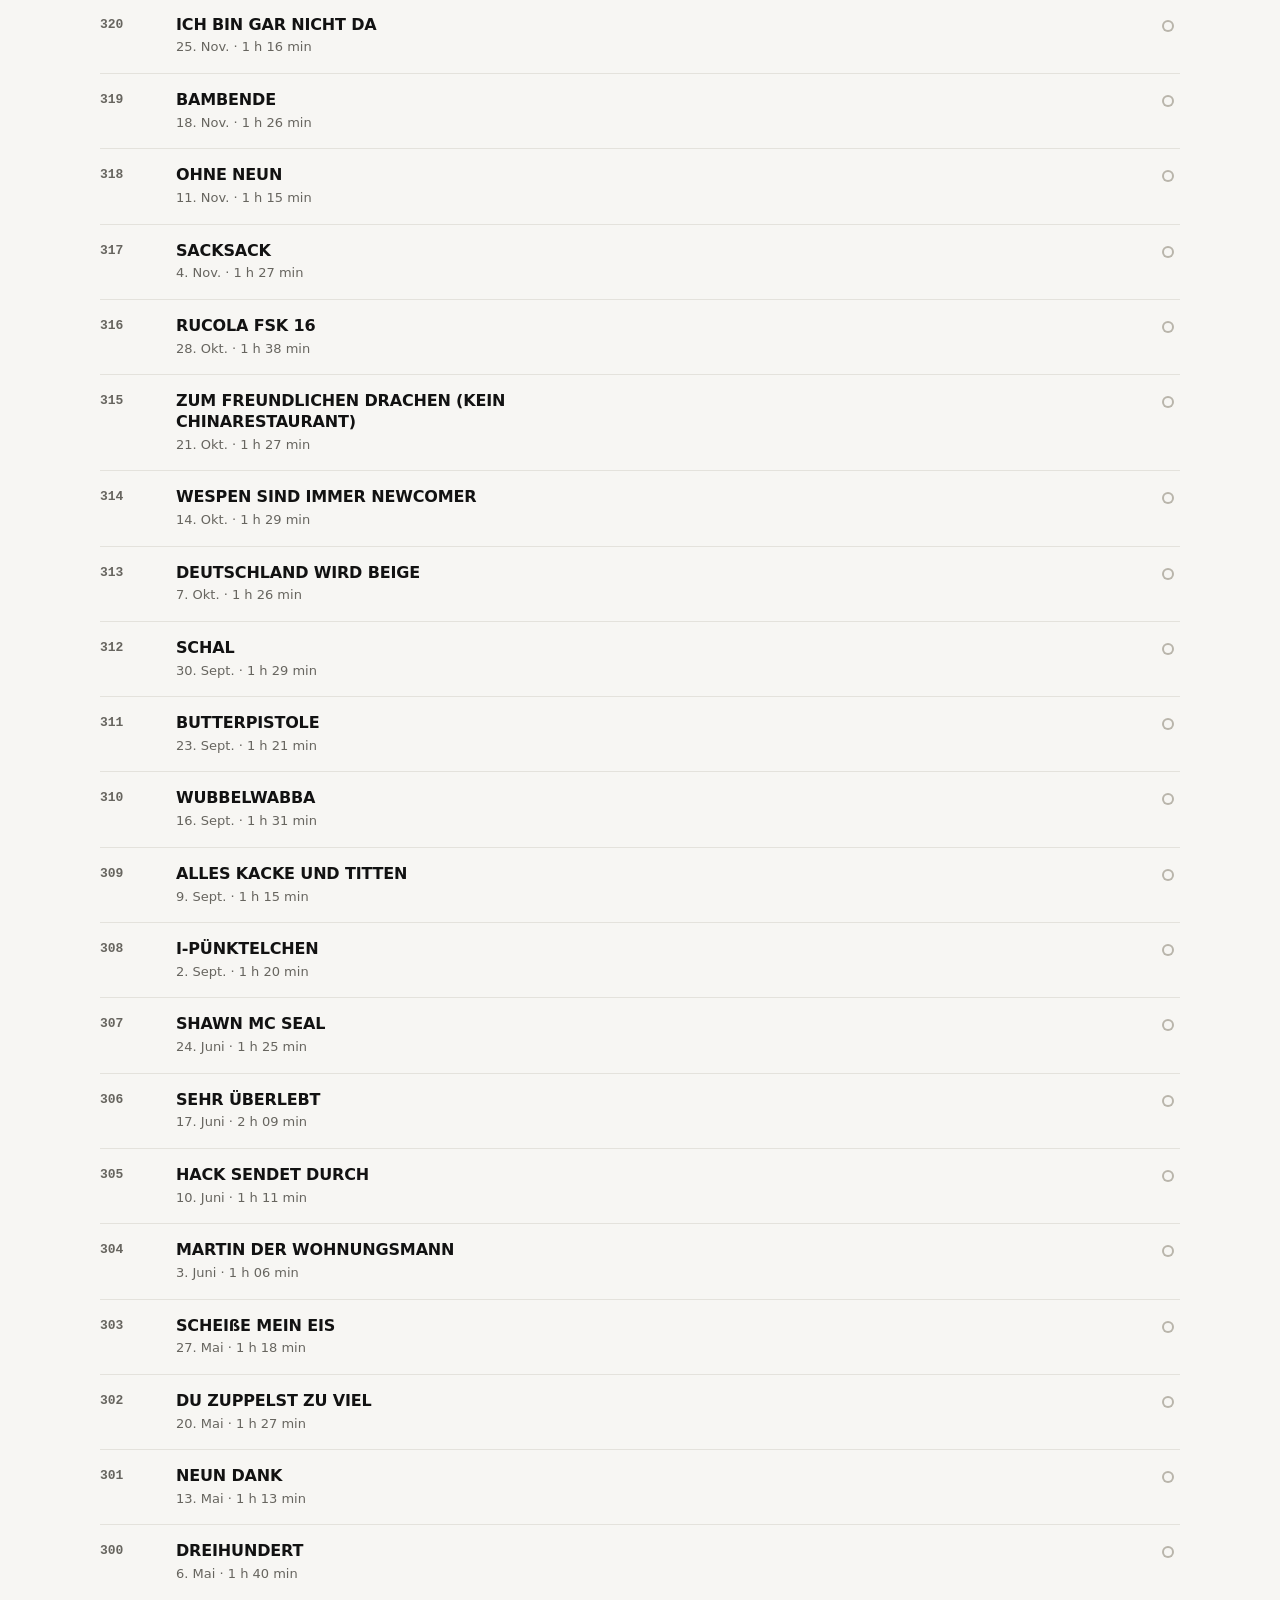
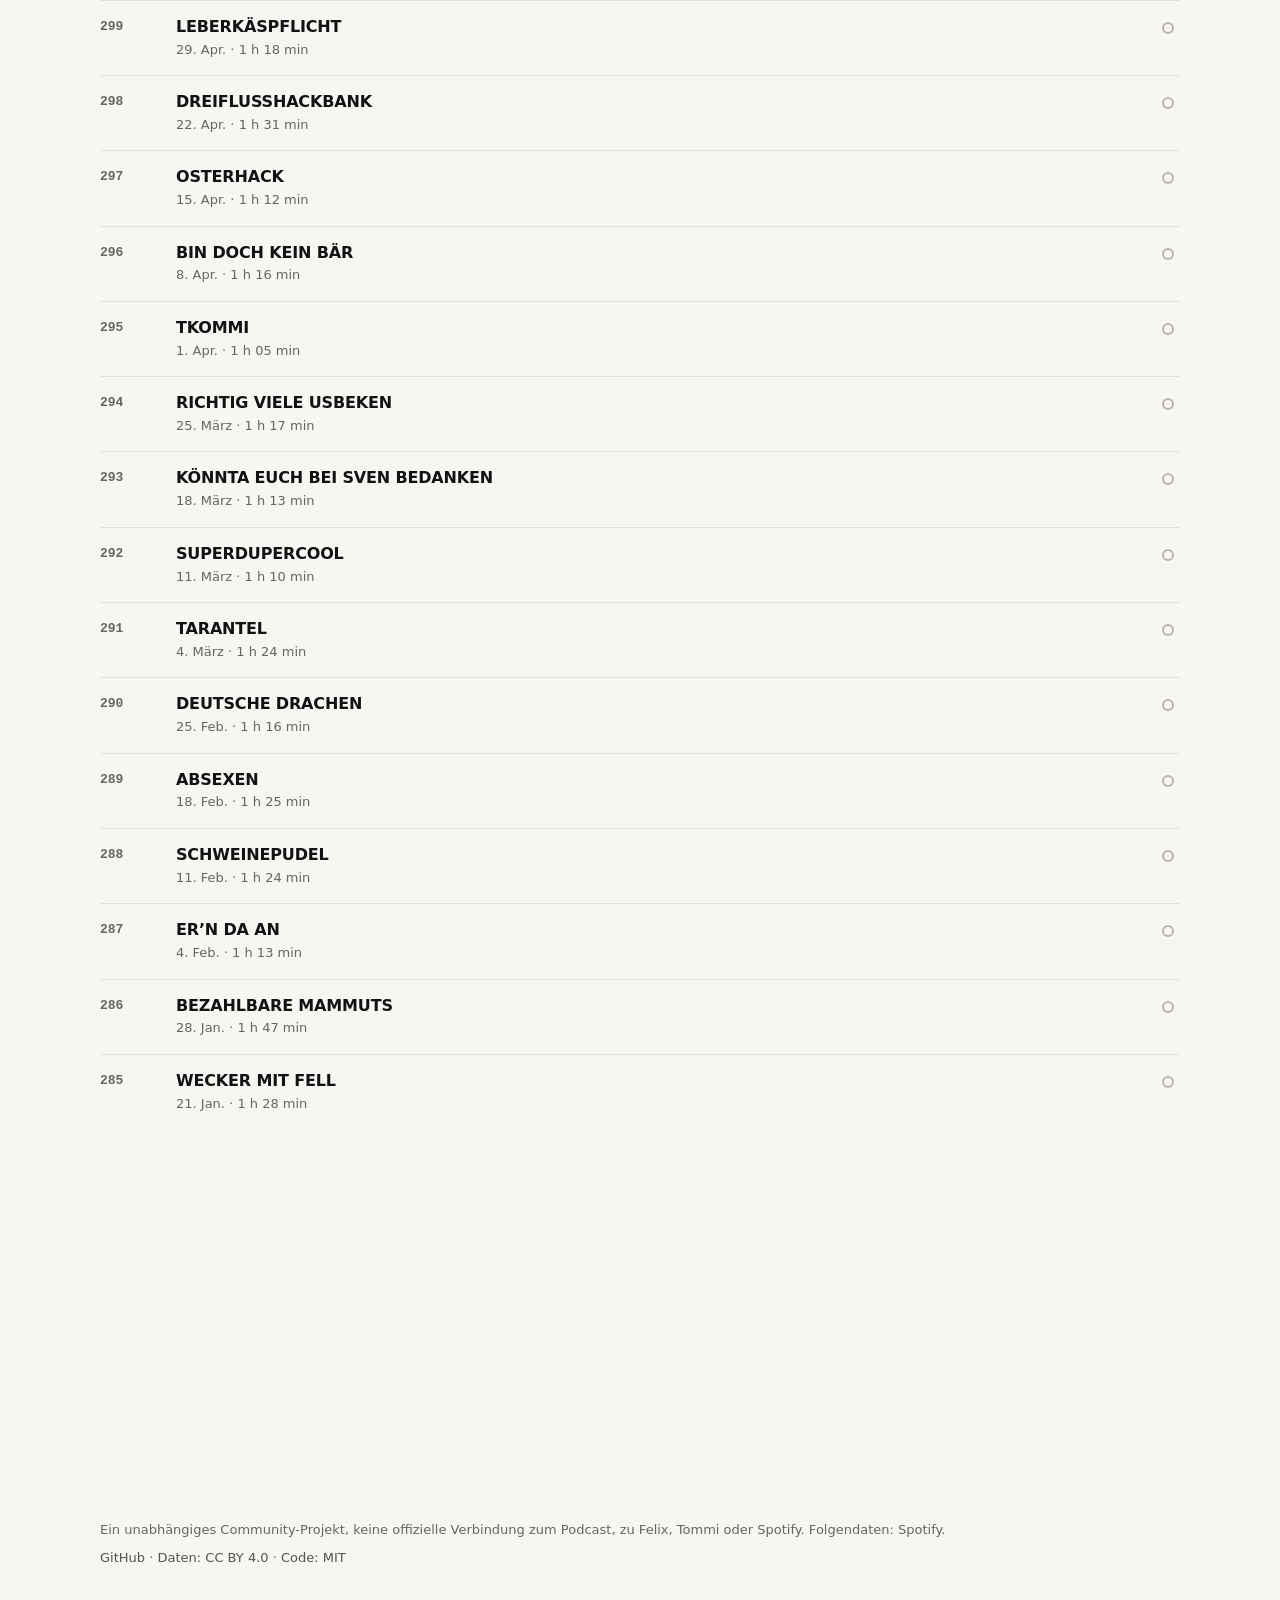
==== commit a26e33f0: "Add all numbered episodes from the Spotify catalog Title, release date, length and link for episodes" ====
--- a/site/index.html
+++ b/site/index.html
@@ -144,7 +144,7 @@
     </main>
 
     <footer class="footer">
-      <p>Ein unabhängiges Community-Projekt, keine offizielle Verbindung zum Podcast, zu Felix, Tommi oder Spotify.</p>
+      <p>Ein unabhängiges Community-Projekt, keine offizielle Verbindung zum Podcast, zu Felix, Tommi oder Spotify. Folgendaten: Spotify.</p>
       <p>
         <a href="https://github.com/crorry-dev/GemischtesHack">GitHub</a>
         <span aria-hidden="true">·</span>
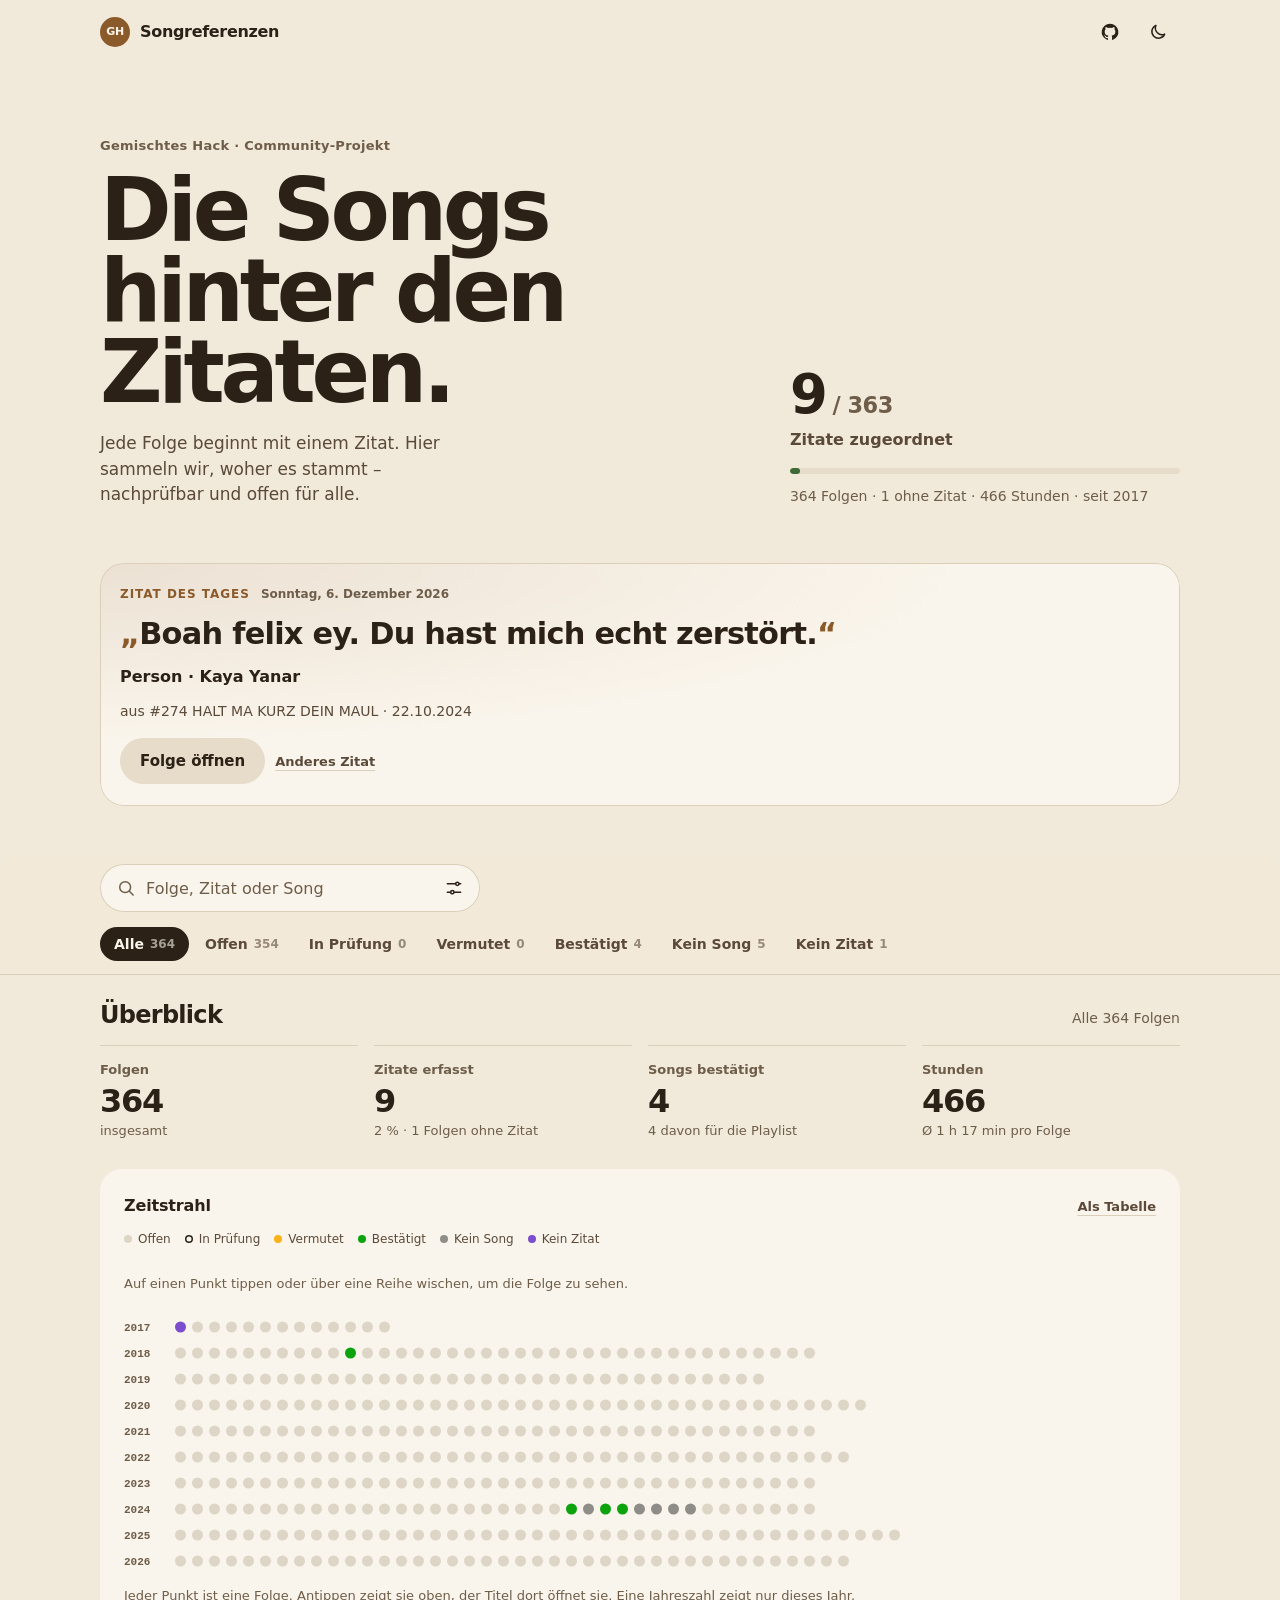
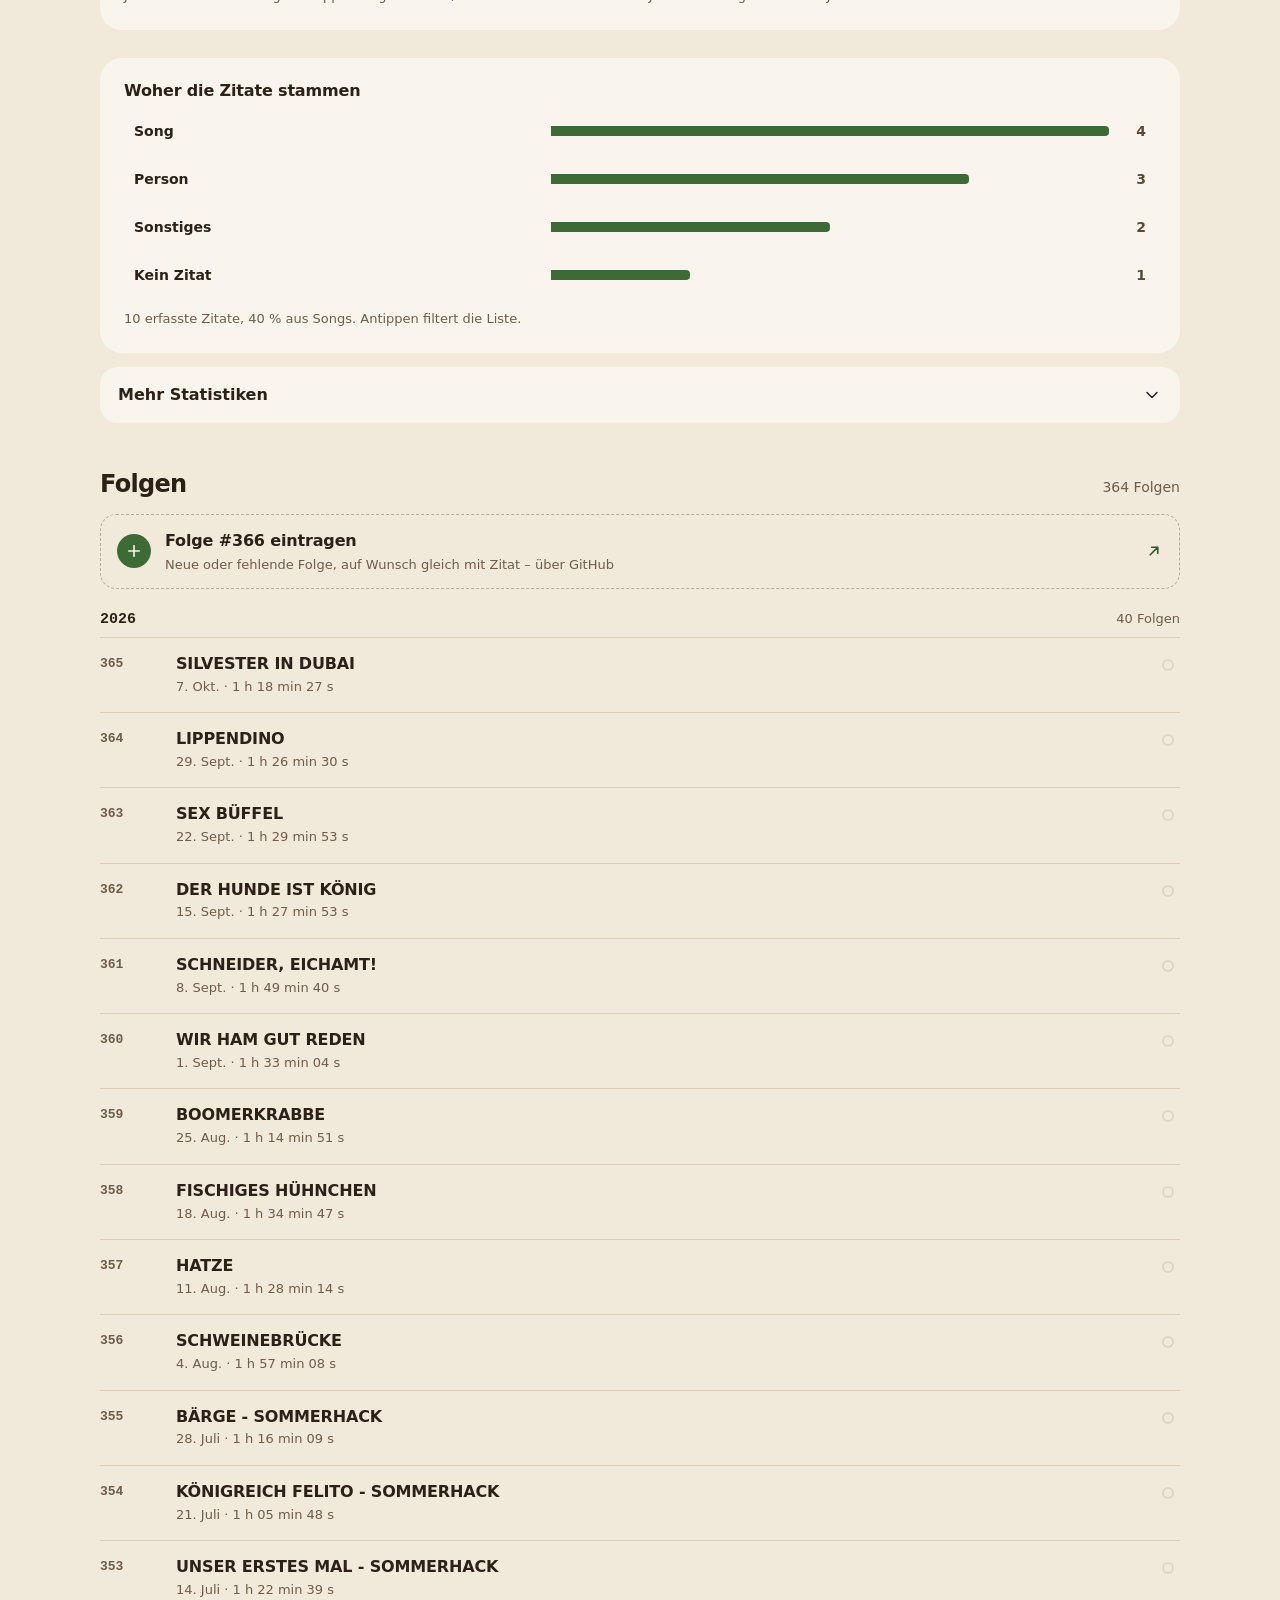
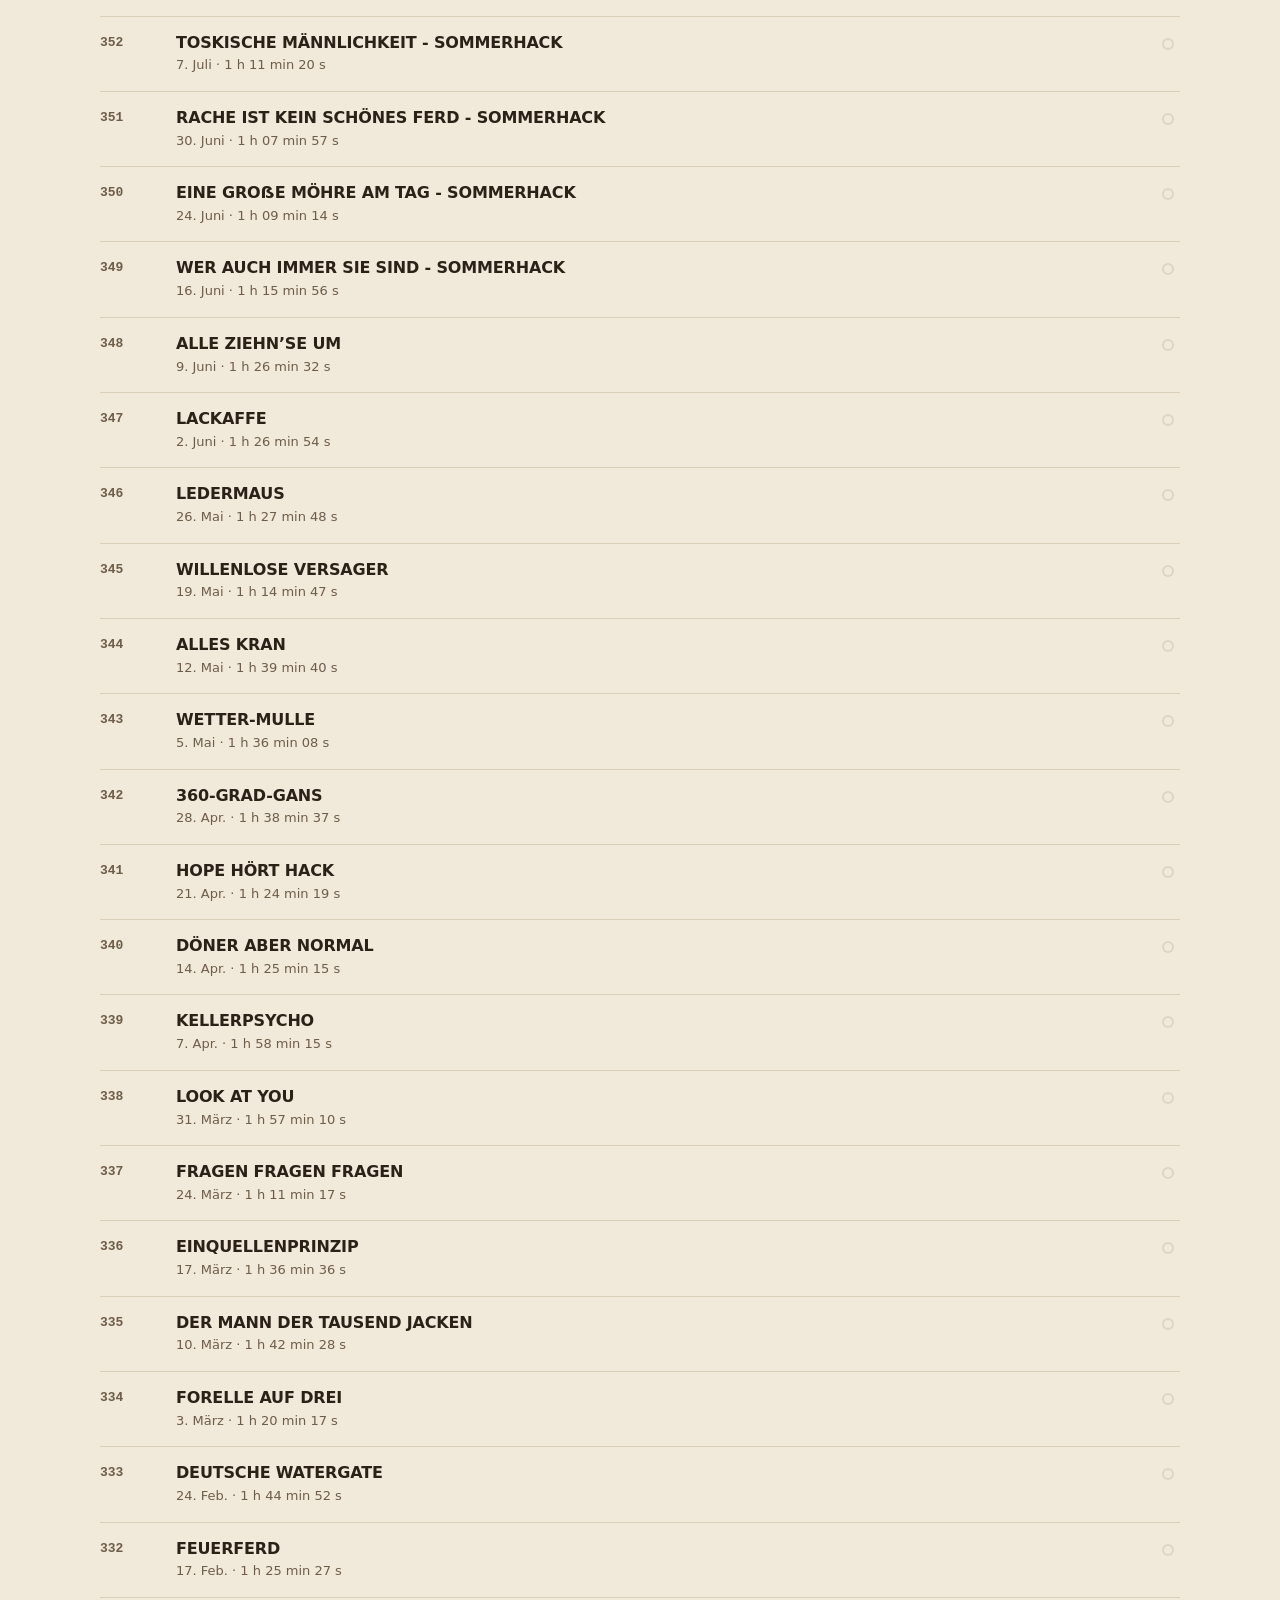
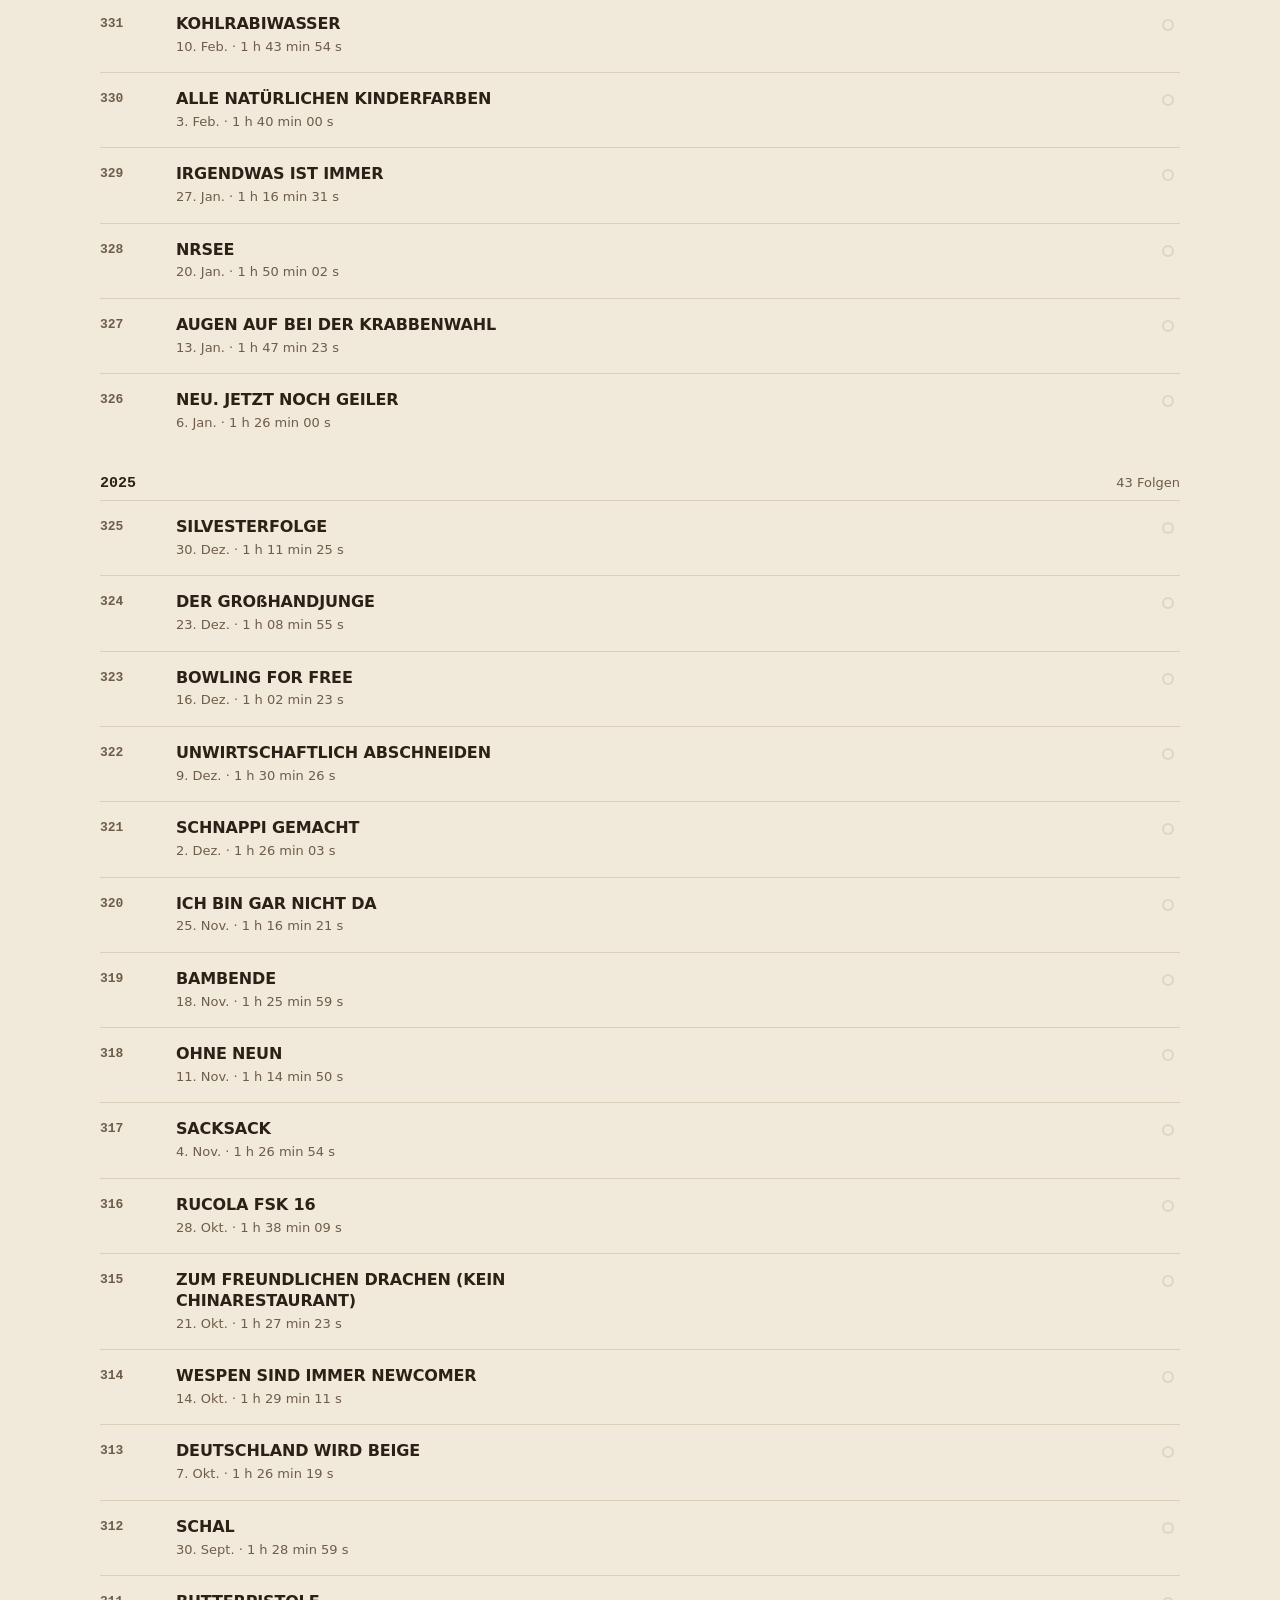
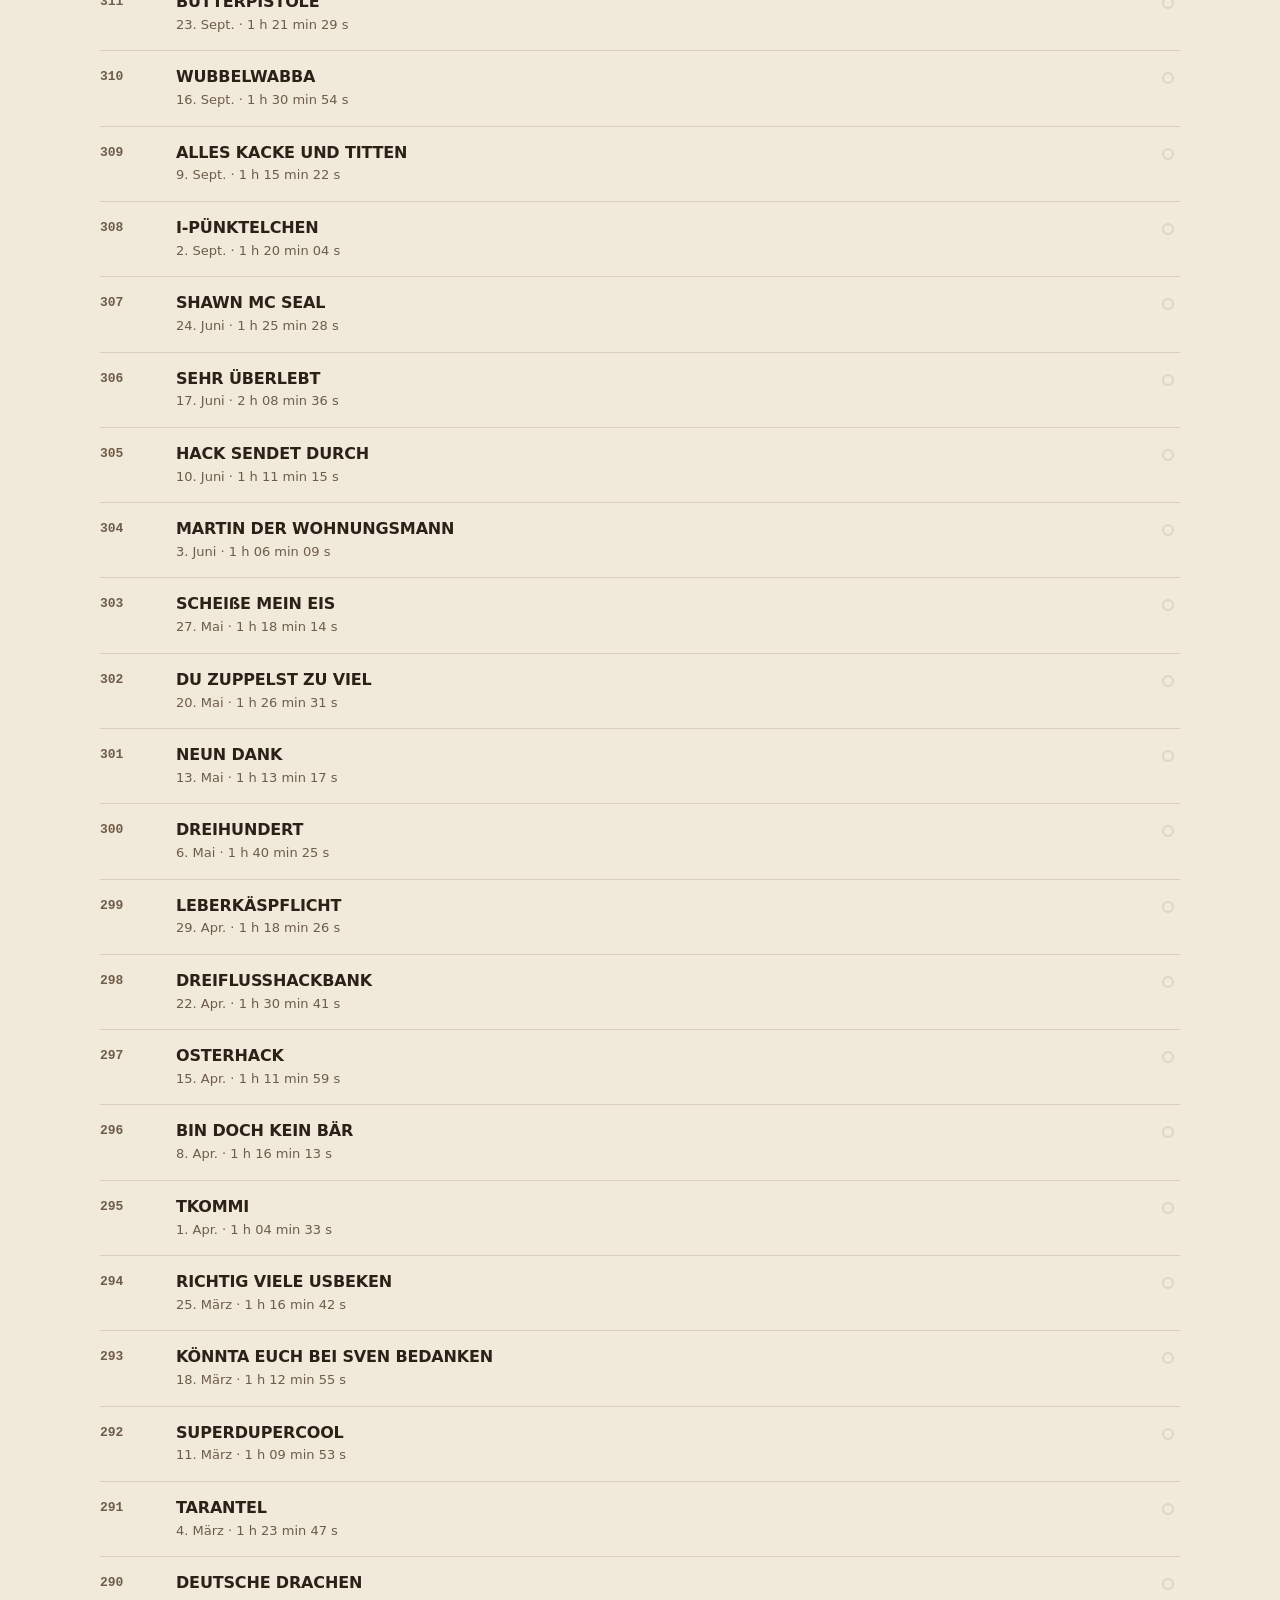
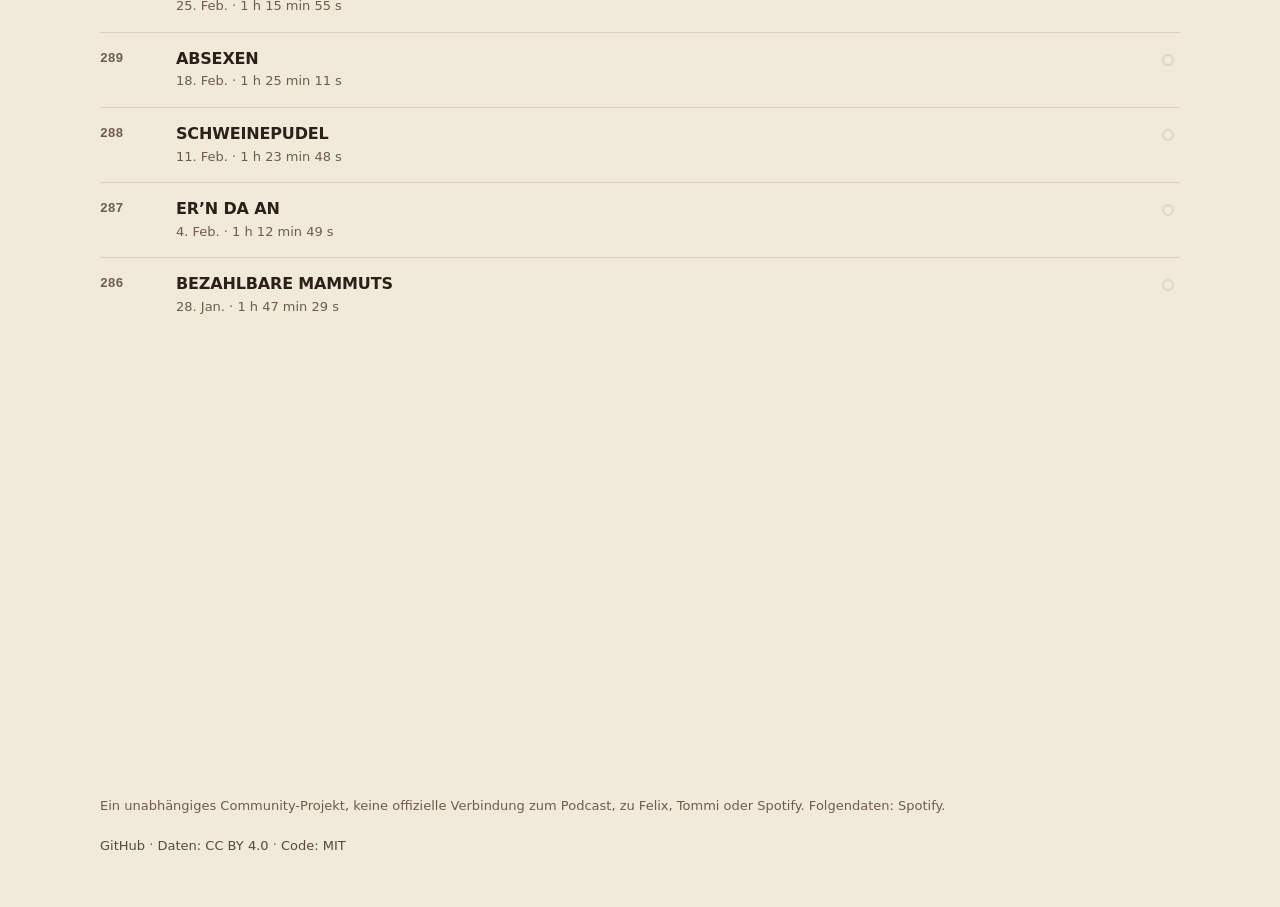
==== commit c086e426: "Initial commit" ====
--- a/site/index.html
+++ b/site/index.html
@@ -4,10 +4,9 @@
     <meta charset="utf-8">
     <meta name="viewport" content="width=device-width, initial-scale=1, viewport-fit=cover">
     <meta name="description" content="Alle Folgen von Gemischtes Hack mit ihren Einstiegszitaten und den Songs dahinter. Ein Community-Projekt zum Durchsuchen und Mitmachen.">
-    <meta name="theme-color" content="#f7f6f3" media="(prefers-color-scheme: light)">
-    <meta name="theme-color" content="#0d0d0e" media="(prefers-color-scheme: dark)">
+    <meta name="theme-color" content="#f1e9da">
     <title>Songreferenzen — Gemischtes Hack</title>
-    <link rel="icon" href="data:image/svg+xml,%3Csvg xmlns='http://www.w3.org/2000/svg' viewBox='0 0 32 32'%3E%3Ccircle cx='16' cy='16' r='16' fill='%23e8472a'/%3E%3Ctext x='16' y='21' font-family='system-ui,sans-serif' font-size='13' font-weight='800' text-anchor='middle' fill='%23fff'%3EGH%3C/text%3E%3C/svg%3E">
+    <link rel="icon" href="data:image/svg+xml,%3Csvg xmlns='http://www.w3.org/2000/svg' viewBox='0 0 32 32'%3E%3Ccircle cx='16' cy='16' r='16' fill='%238b5a2b'/%3E%3Ctext x='16' y='21' font-family='system-ui,sans-serif' font-size='13' font-weight='800' text-anchor='middle' fill='%23fff'%3EGH%3C/text%3E%3C/svg%3E">
     <link rel="stylesheet" href="assets/site.css">
     <script>
       document.documentElement.classList.add("js");
@@ -53,6 +52,32 @@
         </div>
       </section>
 
+      <section class="spotlight" id="spotlight" aria-label="Zitat des Tages und Playlist" hidden>
+        <article class="feature today reveal" id="today" aria-labelledby="today-label" hidden>
+          <p class="feature-kicker"><span id="today-label">Zitat des Tages</span> <span class="feature-date" id="today-date"></span></p>
+          <blockquote class="today-quote" id="today-quote"></blockquote>
+          <p class="today-source" id="today-source"></p>
+          <p class="today-episode" id="today-episode"></p>
+          <div class="feature-actions">
+            <button class="button" type="button" id="today-play"><svg viewBox="0 0 24 24" aria-hidden="true" class="filled"><path d="M8 5.5v13l10.5-6.5z"/></svg> Song anhören</button>
+            <button class="button button-quiet" type="button" id="today-open">Folge öffnen</button>
+            <button class="text-button" type="button" id="today-next">Anderes Zitat</button>
+          </div>
+          <div class="embed-slot" id="today-embed"></div>
+        </article>
+        <article class="feature playlist-card reveal" id="playlist-card" aria-labelledby="playlist-title" hidden>
+          <p class="feature-kicker">Die Playlist</p>
+          <h2 class="feature-title" id="playlist-title">Alle Songs aus den Zitaten</h2>
+          <p class="feature-meta" id="playlist-meta"></p>
+          <div class="feature-actions">
+            <button class="button" type="button" id="playlist-play"><svg viewBox="0 0 24 24" aria-hidden="true" class="filled"><path d="M8 5.5v13l10.5-6.5z"/></svg> Hier anhören</button>
+            <a class="button button-quiet" id="playlist-link" target="_blank" rel="noopener noreferrer">Auf Spotify folgen</a>
+          </div>
+          <div class="embed-slot" id="playlist-embed"></div>
+          <p class="fine">Die Player laden erst nach dem Klick und übertragen dann Daten an Spotify.</p>
+        </article>
+      </section>
+
       <p id="load-error" class="notice" role="alert" hidden></p>
 
       <div class="toolbar" id="toolbar">
@@ -71,9 +96,11 @@
             <span class="tab-indicator" aria-hidden="true"></span>
             <button type="button" role="radio" aria-checked="true" data-status="">Alle <span class="tab-count"></span></button>
             <button type="button" role="radio" aria-checked="false" data-status="offen">Offen <span class="tab-count"></span></button>
+            <button type="button" role="radio" aria-checked="false" data-status="in Prüfung">In Prüfung <span class="tab-count"></span></button>
             <button type="button" role="radio" aria-checked="false" data-status="vermutet">Vermutet <span class="tab-count"></span></button>
             <button type="button" role="radio" aria-checked="false" data-status="bestätigt">Bestätigt <span class="tab-count"></span></button>
             <button type="button" role="radio" aria-checked="false" data-status="kein Song">Kein Song <span class="tab-count"></span></button>
+            <button type="button" role="radio" aria-checked="false" data-status="kein Zitat">Kein Zitat <span class="tab-count"></span></button>
           </div>
         </div>
       </div>
@@ -92,13 +119,22 @@
           </div>
           <ul class="legend" aria-label="Legende">
             <li><span class="swatch is-offen"></span>Offen</li>
+            <li><span class="swatch is-in-pruefung"></span>In Prüfung</li>
             <li><span class="swatch is-vermutet"></span>Vermutet</li>
             <li><span class="swatch is-bestaetigt"></span>Bestätigt</li>
             <li><span class="swatch is-kein-song"></span>Kein Song</li>
+            <li><span class="swatch is-kein-zitat"></span>Kein Zitat</li>
           </ul>
+          <button class="readout" id="timeline-readout" type="button" disabled>Auf einen Punkt tippen oder über eine Reihe wischen, um die Folge zu sehen.</button>
           <div class="timeline" id="timeline"></div>
           <div class="panel-table" id="timeline-table" hidden></div>
-          <figcaption>Jeder Punkt ist eine Folge. Tippe auf eine Jahreszahl, um nur dieses Jahr zu zeigen.</figcaption>
+          <figcaption id="timeline-caption">Jeder Punkt ist eine Folge. Antippen zeigt sie oben, der Titel dort öffnet sie. Eine Jahreszahl zeigt nur dieses Jahr.</figcaption>
+        </figure>
+
+        <figure class="panel reveal" id="origins-panel" hidden>
+          <div class="panel-head"><h3>Woher die Zitate stammen</h3></div>
+          <div id="origins"></div>
+          <figcaption id="origins-caption"></figcaption>
         </figure>
 
         <details class="more reveal" id="more">
@@ -122,6 +158,11 @@
               <div id="artists"></div>
               <figcaption id="artists-caption"></figcaption>
             </figure>
+            <figure class="panel" id="sources-panel" hidden>
+              <div class="panel-head"><h3>Meistzitiert außerhalb von Songs</h3></div>
+              <div id="sources"></div>
+              <figcaption>Filme, Personen und mehr. Antippen sucht danach.</figcaption>
+            </figure>
             <dl class="facts" id="facts"></dl>
           </div>
         </details>
@@ -132,14 +173,25 @@
           <h2 id="list-title">Folgen</h2>
           <p class="section-note" id="result-count" aria-live="polite"></p>
         </header>
+        <a class="add-row" id="add-episode" href="https://github.com/crorry-dev/GemischtesHack/issues/new?template=folge.yml" target="_blank" rel="noopener noreferrer">
+          <span class="add-icon" aria-hidden="true"><svg viewBox="0 0 24 24"><path d="M12 5v14M5 12h14"/></svg></span>
+          <span class="add-body">
+            <span class="add-title">Folge eintragen</span>
+            <span class="add-meta">Neue oder fehlende Folge, auf Wunsch gleich mit Zitat – über GitHub</span>
+          </span>
+          <svg class="add-arrow" viewBox="0 0 24 24" aria-hidden="true"><path d="M7 17 17 7M9 7h8v8"/></svg>
+        </a>
         <div id="episode-list" class="episode-list"></div>
         <div id="list-end" class="list-end" aria-hidden="true"></div>
       </section>
 
       <section class="callout reveal" aria-labelledby="callout-title">
         <h2 id="callout-title">Du kennst ein Zitat?</h2>
-        <p>Öffne die Folge und schlag es direkt vor, am besten mit Zeitmarke, Song und Beleg.</p>
-        <a class="button" href="https://github.com/crorry-dev/GemischtesHack/issues/new">Vorschlag einreichen</a>
+        <p>Öffne die Folge und schlag es direkt vor – wenn es ein Song ist, am besten mit Spotify-Link. Bestätigte Songs landen automatisch in unserer Playlist. Zitate aus Filmen oder von Personen sammeln wir genauso.</p>
+        <div class="callout-actions">
+          <a class="button" href="https://github.com/crorry-dev/GemischtesHack/issues/new?template=zitat.yml">Zitat vorschlagen</a>
+          <a class="button button-quiet" id="episode-form" href="https://github.com/crorry-dev/GemischtesHack/issues/new?template=folge.yml">Neue Folge eintragen</a>
+        </div>
       </section>
     </main>
 
@@ -170,6 +222,10 @@
         <fieldset class="field" id="artist-field">
           <legend>Interpret/in</legend>
           <select id="artist" class="select"></select>
+        </fieldset>
+        <fieldset class="field">
+          <legend>Herkunft</legend>
+          <select id="origin" class="select"></select>
         </fieldset>
         <fieldset class="field">
           <legend>Sortierung</legend>
@@ -217,10 +273,9 @@
           </button>
         </div>
         <div id="ep-usages"></div>
-        <section class="ep-block" id="ep-description" hidden>
-          <h3>Beschreibung</h3>
-          <div class="ep-text" id="ep-text"></div>
-          <button class="text-button" type="button" id="ep-more" hidden>Mehr lesen</button>
+        <section class="pending" id="ep-pending" hidden>
+          <p class="pending-text"><span class="status-dot is-in-pruefung" aria-hidden="true"></span><span id="ep-pending-text"></span></p>
+          <div id="ep-pending-links"></div>
         </section>
         <section class="ep-block">
           <button class="button button-quiet button-wide" type="button" id="ep-embed">Spotify-Player hier laden</button>
@@ -231,6 +286,7 @@
           <span>Zitat, Song oder Korrektur vorschlagen</span>
           <svg viewBox="0 0 24 24" aria-hidden="true"><path d="M7 17 17 7M9 7h8v8"/></svg>
         </a>
+        <a class="fix-link" id="ep-fix" target="_blank" rel="noopener noreferrer">Titel, Datum oder Länge falsch? Folgendaten korrigieren</a>
         <nav class="ep-nav" aria-label="Weitere Folgen">
           <button class="button button-quiet" type="button" id="ep-prev"><span aria-hidden="true">←</span> <span class="nav-label"></span><span class="sr-only">Vorherige Folge</span></button>
           <button class="button button-quiet" type="button" id="ep-next"><span class="sr-only">Nächste Folge</span><span class="nav-label"></span> <span aria-hidden="true">→</span></button>
--- a/site/assets/site.css
+++ b/site/assets/site.css
@@ -1,21 +1,26 @@
 :root {
+  /* Standard: Beige mit grünen und braunen Akzenten. Dunkel nur, wenn man es über den Schalter wählt. */
   color-scheme: light;
-  --bg: #f7f6f3;
-  --surface: #ffffff;
-  --surface-2: #efede8;
-  --text: #121212;
-  --text-2: #55544f;
-  --text-3: #67655f;
-  --line: #e4e2dc;
-  --accent: #e8472a;
-  --accent-text: #c43a1d;
-  --invert: #121212;
-  --invert-text: #ffffff;
-  --s-offen: #b9b5ab;
+  --bg: #f1e9da;
+  --surface: #faf5ec;
+  --surface-2: #e6dcc9;
+  --text: #2b2117;
+  --text-2: #5b4a39;
+  --text-3: #6e5d49;
+  --line: #dccfba;
+  --accent: #3e6b35;
+  --accent-text: #2f5a29;
+  --accent-2: #8b5a2b;
+  --invert: #2b2117;
+  --invert-text: #faf5ec;
+  /* Status-Farben: geprüft auf Farbschwächen, auf Creme wie auf Dunkel */
+  --s-offen: #ddd5c5;
   --s-vermutet: #fab219;
   --s-bestaetigt: #0ca30c;
   --s-kein-song: #8f8d87;
-  --shadow: 0 24px 60px -28px rgb(18 18 18 / 30%);
+  --s-kein-zitat: #7c4dcc;
+  --s-in-pruefung: var(--text);
+  --shadow: 0 24px 60px -28px rgb(43 33 23 / 30%);
   --ease: cubic-bezier(0.2, 0.8, 0.2, 1);
   --ease-out: cubic-bezier(0.16, 1, 0.3, 1);
   --sans: system-ui, -apple-system, "Segoe UI", Roboto, "Helvetica Neue", sans-serif;
@@ -24,39 +29,23 @@
   --toolbar-h: 108px;
 }
 
-@media (prefers-color-scheme: dark) {
-  :root:where(:not([data-theme="light"])) {
-    color-scheme: dark;
-    --bg: #0d0d0e;
-    --surface: #161618;
-    --surface-2: #1f1f22;
-    --text: #f4f3f0;
-    --text-2: #b9b7b1;
-    --text-3: #8f8d88;
-    --line: #2a2a2e;
-    --accent: #f25c3c;
-    --accent-text: #ff8a6e;
-    --invert: #f4f3f0;
-    --invert-text: #0d0d0e;
-    --s-offen: #4a4a50;
-    --shadow: 0 24px 60px -20px rgb(0 0 0 / 70%);
-  }
-}
-
 :root[data-theme="dark"] {
   color-scheme: dark;
-  --bg: #0d0d0e;
-  --surface: #161618;
-  --surface-2: #1f1f22;
-  --text: #f4f3f0;
-  --text-2: #b9b7b1;
-  --text-3: #8f8d88;
-  --line: #2a2a2e;
-  --accent: #f25c3c;
-  --accent-text: #ff8a6e;
-  --invert: #f4f3f0;
-  --invert-text: #0d0d0e;
-  --s-offen: #4a4a50;
+  --bg: #14110d;
+  --surface: #1c1813;
+  --surface-2: #29231b;
+  --text: #f2eadc;
+  --text-2: #c7b9a3;
+  --text-3: #a39480;
+  --line: #342c22;
+  --accent: #7fae6c;
+  --accent-text: #9ccb88;
+  --accent-2: #d19a62;
+  --invert: #f2eadc;
+  --invert-text: #14110d;
+  --s-offen: #4d4437;
+  --s-kein-song: #7d7870;
+  --s-kein-zitat: #b794f6;
   --shadow: 0 24px 60px -20px rgb(0 0 0 / 70%);
 }
 
@@ -64,6 +53,8 @@
 .is-vermutet { --status: var(--s-vermutet); }
 .is-bestaetigt { --status: var(--s-bestaetigt); }
 .is-kein-song { --status: var(--s-kein-song); }
+.is-kein-zitat { --status: var(--s-kein-zitat); }
+.is-in-pruefung { --status: var(--s-in-pruefung); }
 
 /* --- Grundlagen ---------------------------------------------------------- */
 
@@ -190,6 +181,7 @@
 
 .logo {
   display: inline-flex;
+  min-height: 44px;
   align-items: center;
   gap: 10px;
   font-weight: 700;
@@ -203,8 +195,8 @@
   height: 30px;
   place-items: center;
   border-radius: 50%;
-  background: var(--accent);
-  color: #ffffff;
+  background: var(--accent-2);
+  color: var(--invert-text);
   font-size: 11px;
   font-weight: 800;
 }
@@ -216,8 +208,8 @@
 
 .icon-button {
   display: inline-grid;
-  width: 40px;
-  height: 40px;
+  width: 44px;
+  height: 44px;
   place-items: center;
   border: 0;
   border-radius: 50%;
@@ -340,6 +332,104 @@
   font-size: 14px;
 }
 
+/* --- Zitat des Tages und Playlist ------------------------------------------- */
+
+.spotlight {
+  display: grid;
+  gap: 14px;
+  padding-bottom: 32px;
+}
+
+.feature {
+  display: grid;
+  min-width: 0;
+  align-content: start;
+  gap: 12px;
+  padding: 22px 20px;
+  border-radius: 24px;
+  background: var(--surface);
+  box-shadow: inset 0 0 0 1px var(--line);
+}
+
+.today {
+  background:
+    radial-gradient(130% 120% at 0% 0%, color-mix(in srgb, var(--accent-2) 13%, transparent), transparent 62%),
+    var(--surface);
+}
+
+.today.is-changing {
+  animation: rise 0.5s var(--ease-out) both;
+}
+
+.playlist-card {
+  background:
+    radial-gradient(130% 120% at 100% 0%, color-mix(in srgb, var(--accent) 15%, transparent), transparent 62%),
+    var(--surface);
+}
+
+.feature-kicker {
+  color: var(--accent-2);
+  font-size: 12px;
+  font-weight: 700;
+  letter-spacing: 0.08em;
+  text-transform: uppercase;
+}
+
+.feature-date {
+  margin-left: 6px;
+  color: var(--text-3);
+  font-weight: 600;
+  letter-spacing: 0;
+  text-transform: none;
+}
+
+.today-quote {
+  margin: 0;
+  font-size: clamp(1.4rem, 5.4vw, 1.9rem);
+  font-weight: 700;
+  letter-spacing: -0.025em;
+  line-height: 1.25;
+  overflow-wrap: anywhere;
+}
+
+.today-quote::before {
+  color: var(--accent-2);
+  content: "„";
+}
+
+.today-quote::after {
+  color: var(--accent-2);
+  content: "“";
+}
+
+.today-source {
+  font-weight: 650;
+}
+
+.today-episode,
+.feature-meta {
+  color: var(--text-2);
+  font-size: 14px;
+}
+
+.feature-title {
+  font-size: clamp(1.4rem, 5vw, 1.75rem);
+  font-weight: 800;
+  letter-spacing: -0.035em;
+}
+
+.feature-actions {
+  display: flex;
+  flex-wrap: wrap;
+  align-items: center;
+  gap: 10px;
+  margin-top: 4px;
+}
+
+.feature .embed-slot iframe {
+  margin-top: 4px;
+}
+
 /* --- Suchleiste ------------------------------------------------------------ */
 
 .toolbar {
@@ -399,8 +489,8 @@
 .filter-button {
   position: relative;
   display: grid;
-  width: 40px;
-  height: 40px;
+  width: 44px;
+  height: 44px;
   place-items: center;
   border: 0;
   border-radius: 50%;
@@ -428,7 +518,7 @@
   place-items: center;
   border-radius: 999px;
   background: var(--accent);
-  color: #ffffff;
+  color: var(--invert-text);
   font-size: 11px;
   font-weight: 750;
   animation: pop 0.35s var(--ease-out);
@@ -438,7 +528,7 @@
   position: relative;
   display: flex;
   gap: 2px;
-  margin: 10px calc(-1 * var(--gutter)) 0;
+  margin: 5px calc(-1 * var(--gutter)) 0;
   overflow-x: auto;
   padding: 0 var(--gutter);
   scrollbar-width: none;
@@ -455,7 +545,7 @@
   flex: none;
   align-items: center;
   gap: 6px;
-  height: 34px;
+  height: 44px;
   padding: 0 14px;
   border: 0;
   border-radius: 999px;
@@ -478,9 +568,10 @@
   opacity: 0.6;
 }
 
+/* Tippfläche 44 px hoch, sichtbare Pille bleibt 34 px */
 .tab-indicator {
   position: absolute;
-  top: 0;
+  top: 5px;
   left: 0;
   height: 34px;
   border-radius: 999px;
@@ -590,6 +681,7 @@
 }
 
 .text-button {
+  position: relative;
   padding: 4px 0;
   border: 0;
   background: none;
@@ -602,6 +694,13 @@
   transition: color 0.2s ease, text-decoration-color 0.2s ease;
 }
 
+/* unsichtbar vergrößerte Tippfläche, der Text bleibt klein */
+.text-button::after {
+  position: absolute;
+  inset: -9px -6px;
+  content: "";
+}
+
 .text-button:hover,
 .text-button[aria-pressed="true"] {
   color: var(--text);
@@ -654,11 +753,96 @@
 .tl-year {
   fill: var(--text-3);
   font: 600 11px var(--mono);
+  pointer-events: none;
+  transition: fill 0.2s ease;
+}
+
+/* hohler Ring im Zeitstrahl und in der Legende */
+.tl-dot.is-in-pruefung {
+  fill: var(--surface);
+  stroke: var(--s-in-pruefung);
+  stroke-width: 1.5px;
+}
+
+.swatch.is-in-pruefung {
+  background: transparent;
+  box-shadow: inset 0 0 0 1.5px var(--s-in-pruefung);
+}
+
+/* Zeitstrahl auf dem Handy: eine Zeile pro Jahr */
+.year-bars {
+  display: grid;
+  gap: 2px;
+  margin: 0 -4px;
+  padding: 0;
+  list-style: none;
+}
+
+.year-bar {
+  display: grid;
+  width: 100%;
+  min-height: 44px;
+  gap: 8px;
+  padding: 10px 6px;
+  border: 0;
+  border-radius: 14px;
+  background: transparent;
+  text-align: left;
+  transition: background-color 0.2s ease;
+}
+
+.year-bar:active,
+.year-bar.is-active {
+  background: var(--surface-2);
+}
+
+.year-bar-head {
+  display: flex;
+  align-items: baseline;
+  justify-content: space-between;
+  gap: 12px;
+  color: var(--text-3);
+  font-size: 13px;
+}
+
+.year-bar-head strong {
+  color: var(--text);
+  font: 700 15px var(--mono);
+}
+
+.year-bar-track {
+  display: flex;
+  height: 12px;
+  gap: 2px;
+}
+
+.year-bar-part {
+  min-width: 4px;
+  border-radius: 4px;
+  background: var(--status);
+  transition: opacity 0.25s ease;
+}
+
+.year-bar-part.is-in-pruefung {
+  background: transparent;
+  box-shadow: inset 0 0 0 1.5px var(--status);
+}
+
+.year-bar-part.is-dimmed {
+  opacity: 0.25;
+}
+
+.timeline.is-animating .year-bar-part {
+  animation: grow 0.6s var(--ease-out) both;
+  transform-origin: left center;
+}
+
+.tl-year-hit {
+  fill: transparent;
   cursor: pointer;
-  transition: fill 0.2s ease;
-}
-
-.tl-year:hover,
+}
+
+.tl-year-hit:hover + .tl-year,
 .tl-year.is-active {
   fill: var(--text);
 }
@@ -764,7 +948,7 @@
 .readout {
   display: block;
   width: 100%;
-  min-height: 42px;
+  min-height: 44px;
   margin: 0 0 8px;
   padding: 0;
   border: 0;
@@ -778,6 +962,14 @@
 .readout strong {
   color: var(--text);
   font-weight: 650;
+}
+
+.readout strong,
+.readout-line {
+  display: block;
+  overflow: hidden;
+  text-overflow: ellipsis;
+  white-space: nowrap;
 }
 
 .readout:not(:disabled):hover strong {
@@ -854,6 +1046,7 @@
   grid-template-columns: minmax(0, 40%) minmax(0, 1fr) 2.5ch;
   align-items: center;
   gap: 12px;
+  min-height: 44px;
   padding: 8px 10px;
   border: 0;
   border-radius: 12px;
@@ -923,6 +1116,9 @@
 }
 
 .fact a {
+  display: grid;
+  min-height: 44px;
+  align-content: center;
   text-decoration: none;
 }
 
@@ -978,6 +1174,70 @@
   font-size: 13px;
 }
 
+/* „Folge #… eintragen“ über der Liste, wie ein freier Platz für die nächste Folge */
+.add-row {
+  display: grid;
+  grid-template-columns: auto minmax(0, 1fr) auto;
+  align-items: center;
+  gap: 14px;
+  margin-bottom: 8px;
+  padding: 14px 16px;
+  border: 1.5px dashed color-mix(in srgb, var(--text-3) 45%, transparent);
+  border-radius: 16px;
+  text-decoration: none;
+  transition: border-color 0.2s ease, background-color 0.2s ease, transform 0.2s var(--ease);
+}
+
+.add-row:hover {
+  border-color: var(--accent);
+  background: color-mix(in srgb, var(--accent) 7%, transparent);
+}
+
+.add-row:active {
+  transform: scale(0.99);
+}
+
+.add-icon {
+  display: grid;
+  width: 34px;
+  height: 34px;
+  place-items: center;
+  border-radius: 50%;
+  background: var(--accent);
+  color: var(--invert-text);
+}
+
+.add-icon svg,
+.add-arrow {
+  width: 18px;
+  height: 18px;
+  fill: none;
+  stroke: currentColor;
+  stroke-width: 2.2;
+  stroke-linecap: round;
+  stroke-linejoin: round;
+}
+
+.add-body {
+  display: grid;
+  min-width: 0;
+  gap: 2px;
+}
+
+.add-title {
+  font-weight: 650;
+  letter-spacing: -0.01em;
+}
+
+.add-meta {
+  color: var(--text-3);
+  font-size: 13px;
+}
+
+.add-arrow {
+  color: var(--accent-text);
+}
+
 .rows {
   margin: 0 0 12px;
   padding: 0;
@@ -1078,8 +1338,44 @@
 
 .row-song::before {
   margin-right: 6px;
-  color: var(--accent-text);
+  color: var(--accent-2);
   content: "♪";
+}
+
+.row-origin {
+  overflow: hidden;
+  color: var(--text-2);
+  font-size: 13px;
+  font-weight: 600;
+  text-overflow: ellipsis;
+  white-space: nowrap;
+}
+
+/* Folgen ohne Zitat: erste Worte statt kursivem Zitat */
+.row-opening {
+  display: -webkit-box;
+  overflow: hidden;
+  color: var(--text-2);
+  font-size: 13px;
+  -webkit-box-orient: vertical;
+  -webkit-line-clamp: 2;
+}
+
+.row-tag.is-kein-zitat {
+  background: color-mix(in srgb, var(--s-kein-zitat) 16%, var(--surface));
+}
+
+.row-tag {
+  display: inline-block;
+  margin-right: 8px;
+  padding: 1px 8px;
+  border-radius: 999px;
+  background: var(--surface-2);
+  color: var(--text-2);
+  font-size: 11px;
+  font-weight: 700;
+  letter-spacing: 0.03em;
+  text-transform: uppercase;
 }
 
 .row-dot,
@@ -1116,6 +1412,19 @@
 .status-dot.is-kein-song {
   background: linear-gradient(var(--s-kein-song), var(--s-kein-song)) center / 6px 2px no-repeat;
   box-shadow: inset 0 0 0 2px var(--s-kein-song);
+}
+
+/* Gepunkteter Ring in Schriftfarbe: Ein Vorschlag liegt vor und wird geprüft */
+.row-dot.is-in-pruefung,
+.status-dot.is-in-pruefung {
+  border: 2px dotted var(--s-in-pruefung);
+}
+
+/* Ring mit Punkt: Folge beginnt ohne Zitat */
+.row-dot.is-kein-zitat,
+.status-dot.is-kein-zitat {
+  background: radial-gradient(circle, var(--s-kein-zitat) 0 2px, transparent 2.5px);
+  box-shadow: inset 0 0 0 2px var(--s-kein-zitat);
 }
 
 .list-empty {
@@ -1156,6 +1465,13 @@
   color: var(--text-2);
 }
 
+.callout-actions {
+  display: flex;
+  flex-wrap: wrap;
+  justify-content: center;
+  gap: 10px;
+}
+
 .footer {
   display: grid;
   gap: 8px;
@@ -1165,6 +1481,11 @@
 }
 
 .footer a {
+  display: inline-flex;
+  min-width: 44px;
+  min-height: 44px;
+  align-items: center;
+  justify-content: center;
   color: var(--text-2);
   text-decoration: none;
 }
@@ -1178,6 +1499,39 @@
   padding: 16px 18px;
   border-radius: 16px;
   background: color-mix(in srgb, var(--accent) 12%, var(--surface));
+}
+
+/* Weiterleitung zur Playlist (playlist/) */
+.redirect {
+  display: grid;
+  min-height: 100vh;
+  min-height: 100dvh;
+  place-items: center;
+  padding: var(--gutter);
+}
+
+.redirect-card {
+  display: grid;
+  max-width: 30rem;
+  justify-items: center;
+  gap: 18px;
+  text-align: center;
+}
+
+.redirect-card .logo-mark {
+  width: 44px;
+  height: 44px;
+  font-size: 15px;
+}
+
+.redirect-card h1 {
+  font-size: clamp(2.2rem, 10vw, 3.4rem);
+  font-weight: 800;
+  letter-spacing: -0.05em;
+}
+
+.redirect-card p {
+  color: var(--text-2);
 }
 
 /* --- Buttons und Formulare ---------------------------------------------------- */
@@ -1376,7 +1730,7 @@
 }
 
 .chip {
-  height: 38px;
+  height: 44px;
   padding: 0 14px;
   border: 0;
   border-radius: 999px;
@@ -1417,7 +1771,7 @@
 
 .segmented span {
   display: grid;
-  height: 36px;
+  height: 44px;
   place-items: center;
   border-radius: 999px;
   font-size: 14px;
@@ -1440,7 +1794,8 @@
   align-items: center;
   justify-content: space-between;
   gap: 16px;
-  margin-top: 18px;
+  min-height: 44px;
+  margin-top: 12px;
   font-weight: 600;
   cursor: pointer;
 }
@@ -1454,7 +1809,7 @@
 
 /* Detailansicht einer Folge */
 .ep-number {
-  color: var(--accent-text);
+  color: var(--accent-2);
   font: 800 1.6rem var(--mono);
   letter-spacing: -0.04em;
 }
@@ -1523,18 +1878,6 @@
   gap: 12px;
 }
 
-.listen {
-  color: var(--accent-text);
-  font-size: 14px;
-  font-weight: 650;
-  text-decoration: none;
-}
-
-.listen:hover {
-  text-decoration: underline;
-  text-underline-offset: 3px;
-}
-
 .quote {
   margin: 0;
   padding: 2px 0 0;
@@ -1546,13 +1889,62 @@
 
 .quote::before {
   margin-right: 2px;
-  color: var(--accent);
+  color: var(--accent-2);
   content: "„";
 }
 
 .quote::after {
-  color: var(--accent);
+  color: var(--accent-2);
   content: "“";
+}
+
+.pending {
+  margin-top: 18px;
+  padding: 12px 14px 4px;
+  border-radius: 16px;
+  background: var(--surface-2);
+}
+
+.pending-text {
+  display: flex;
+  align-items: flex-start;
+  gap: 10px;
+  color: var(--text-2);
+  font-size: 14px;
+}
+
+.pending-text .status-dot {
+  margin-top: 4px;
+}
+
+.pending-link {
+  display: flex;
+  min-height: 44px;
+  align-items: center;
+  color: var(--accent-text);
+  font-size: 14px;
+  font-weight: 650;
+  text-decoration: none;
+}
+
+.opening {
+  padding: 14px 16px;
+  border-left: 3px solid var(--s-kein-zitat);
+  border-radius: 4px 16px 16px 4px;
+  background: color-mix(in srgb, var(--s-kein-zitat) 7%, var(--surface));
+}
+
+.opening-note {
+  color: var(--text-3);
+  font-size: 13px;
+  font-weight: 600;
+}
+
+.opening-text {
+  margin-top: 4px;
+  color: var(--text);
+  font-size: 1.05rem;
+  line-height: 1.45;
 }
 
 .missing {
@@ -1592,41 +1984,42 @@
   font-size: 13px;
 }
 
-.detail ul {
-  margin: 0;
-  padding-left: 18px;
-}
-
-.inline-link {
+/* „Song auf Spotify“ im Folgenfenster */
+.track-link {
+  display: flex;
+  width: fit-content;
+  min-height: 44px;
+  align-items: center;
+  gap: 8px;
+  margin-top: 8px;
+  padding: 0 16px 0 12px;
+  border-radius: 999px;
+  background: var(--surface-2);
+  color: var(--text);
+  font-size: 14px;
+  font-weight: 650;
+  text-decoration: none;
+  transition: transform 0.2s var(--ease);
+}
+
+.track-link:active {
+  transform: scale(0.97);
+}
+
+.track-link svg {
+  width: 16px;
+  height: 16px;
   color: var(--accent-text);
+}
+
+.note-link {
+  display: flex;
+  min-height: 44px;
+  align-items: center;
+  color: var(--accent-text);
+  font-size: 13px;
   font-weight: 600;
-}
-
-.ep-text {
-  display: grid;
-  gap: 10px;
-  color: var(--text-2);
-  font-size: 15px;
-}
-
-.ep-text.is-clamped {
-  max-height: 9.5em;
-  overflow: hidden;
-  -webkit-mask-image: linear-gradient(#000 60%, transparent);
-  mask-image: linear-gradient(#000 60%, transparent);
-}
-
-.ep-text ul {
-  margin: 0;
-  padding-left: 18px;
-}
-
-.ep-text a {
-  color: var(--accent-text);
-}
-
-#ep-more {
-  margin-top: 6px;
+  text-decoration: none;
 }
 
 .embed-slot:empty {
@@ -1670,6 +2063,22 @@
 
 .suggest svg {
   color: var(--accent-text);
+}
+
+.fix-link {
+  display: flex;
+  min-height: 44px;
+  align-items: center;
+  justify-content: center;
+  margin-top: 4px;
+  color: var(--text-3);
+  font-size: 13px;
+  text-align: center;
+  text-underline-offset: 3px;
+}
+
+.fix-link:hover {
+  color: var(--text);
 }
 
 .ep-nav {
@@ -1813,6 +2222,16 @@
 }
 
 @media (min-width: 960px) {
+  .spotlight {
+    grid-template-columns: minmax(0, 1.3fr) minmax(0, 1fr);
+    padding-bottom: 48px;
+  }
+
+  /* nur eine der beiden Karten da: volle Breite */
+  .spotlight:has(> .feature[hidden]) {
+    grid-template-columns: minmax(0, 1fr);
+  }
+
   .intro {
     display: grid;
     grid-template-columns: minmax(0, 1.3fr) minmax(280px, 0.8fr);
@@ -1833,10 +2252,12 @@
     align-self: end;
   }
 
+  /* Passen die Tabs nicht mehr neben die Suche, rutschen sie in eine eigene Zeile */
   .toolbar-inner {
     display: flex;
+    flex-wrap: wrap;
     align-items: center;
-    gap: 16px;
+    gap: 10px 16px;
   }
 
   .search {
@@ -1845,7 +2266,7 @@
   }
 
   .tabs {
-    margin: 0 0 0 auto;
+    margin: 0;
     padding: 0;
   }
 
@@ -1947,6 +2368,13 @@
   .row:hover::before {
     opacity: 0;
   }
+
+  /* ohne Hover zeigt die Unterstreichung, dass der Titel die Folge öffnet */
+  .readout:not(:disabled) strong {
+    text-decoration: underline;
+    text-decoration-color: var(--line);
+    text-underline-offset: 3px;
+  }
 }
 
 @media (prefers-reduced-motion: reduce) {
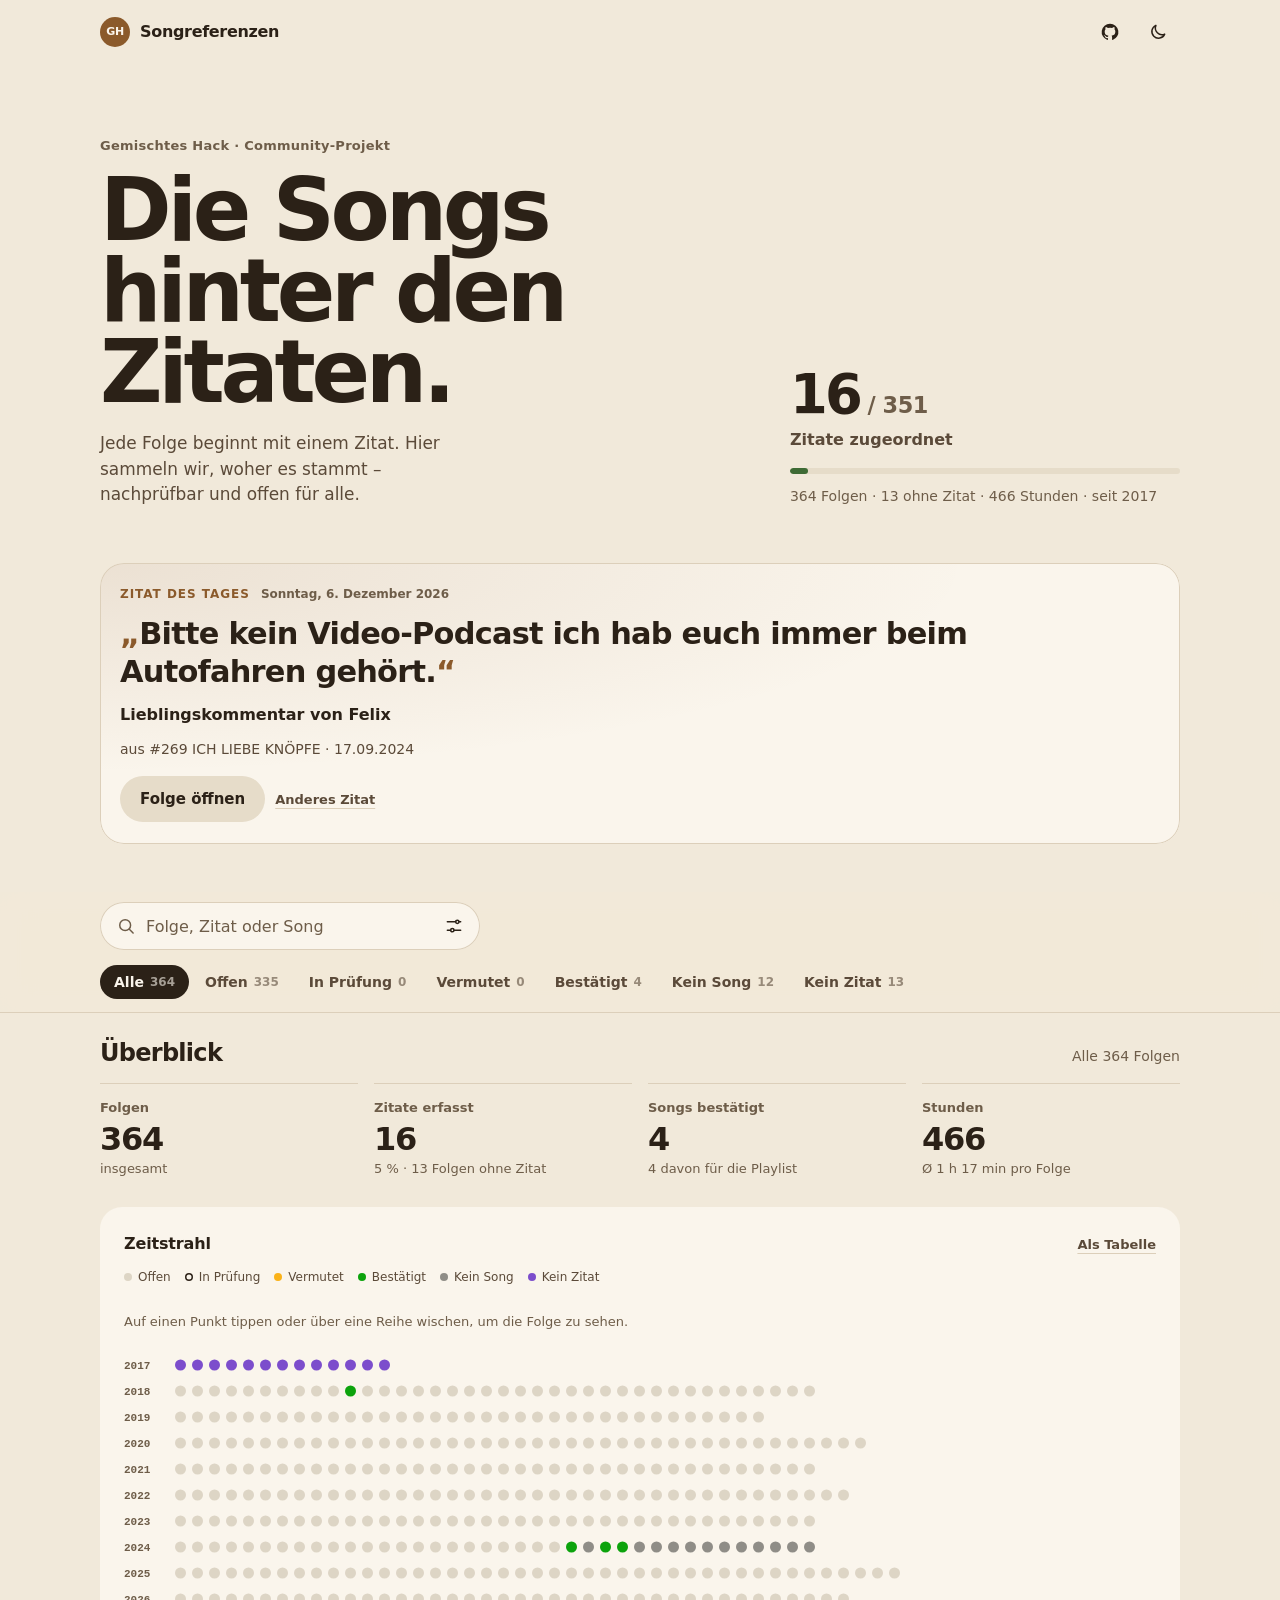
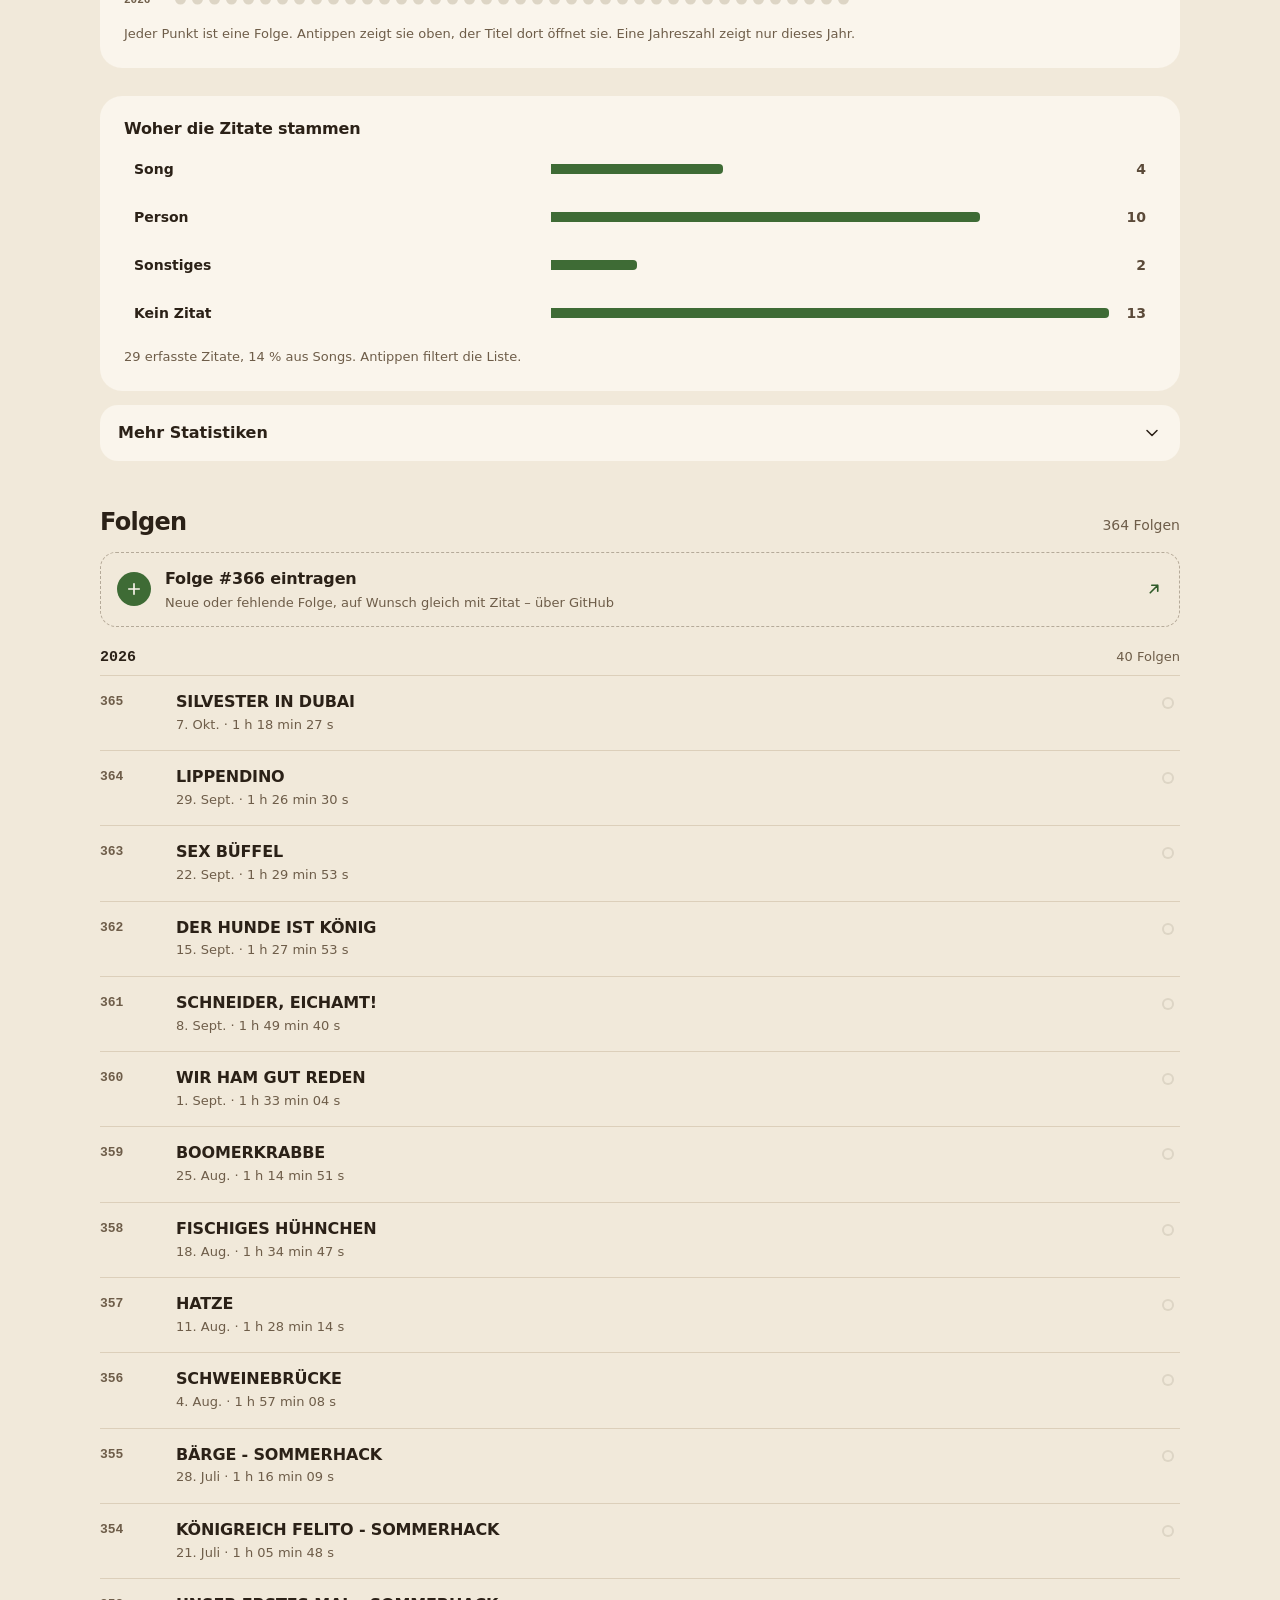
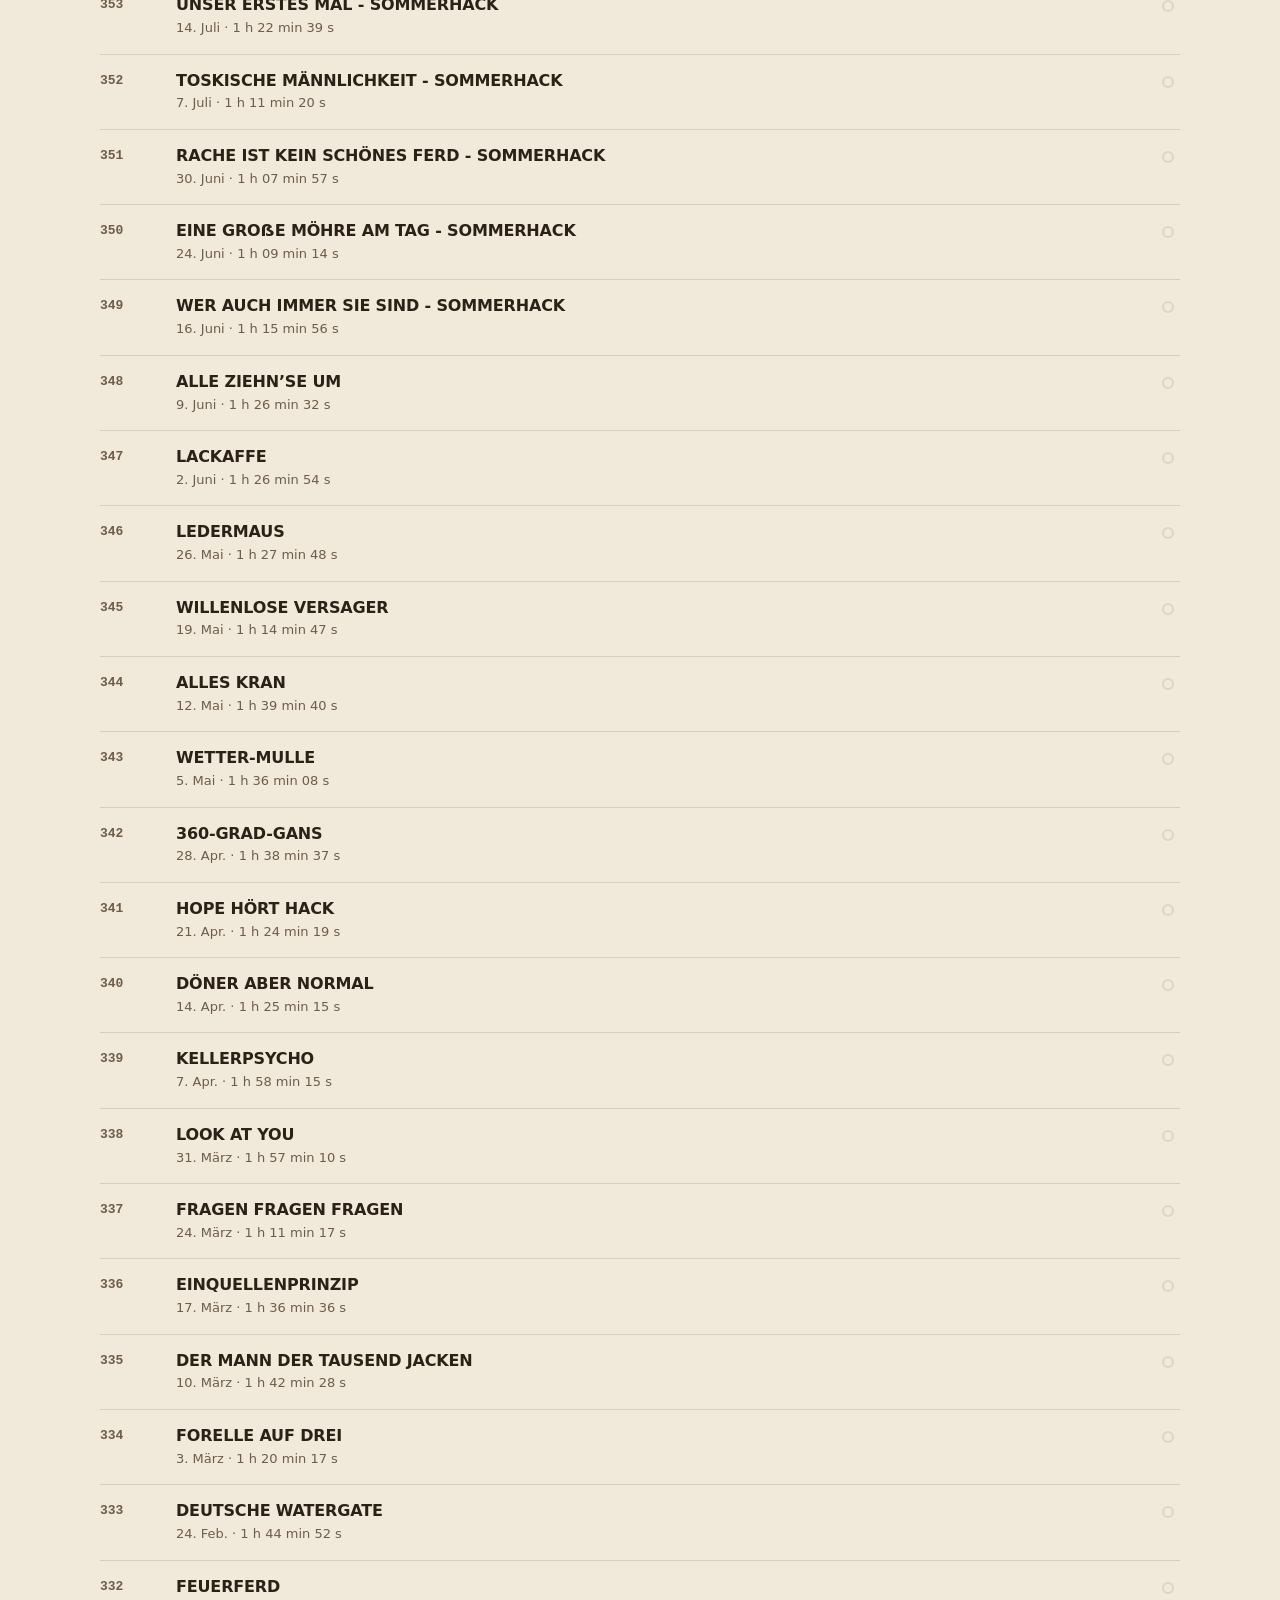
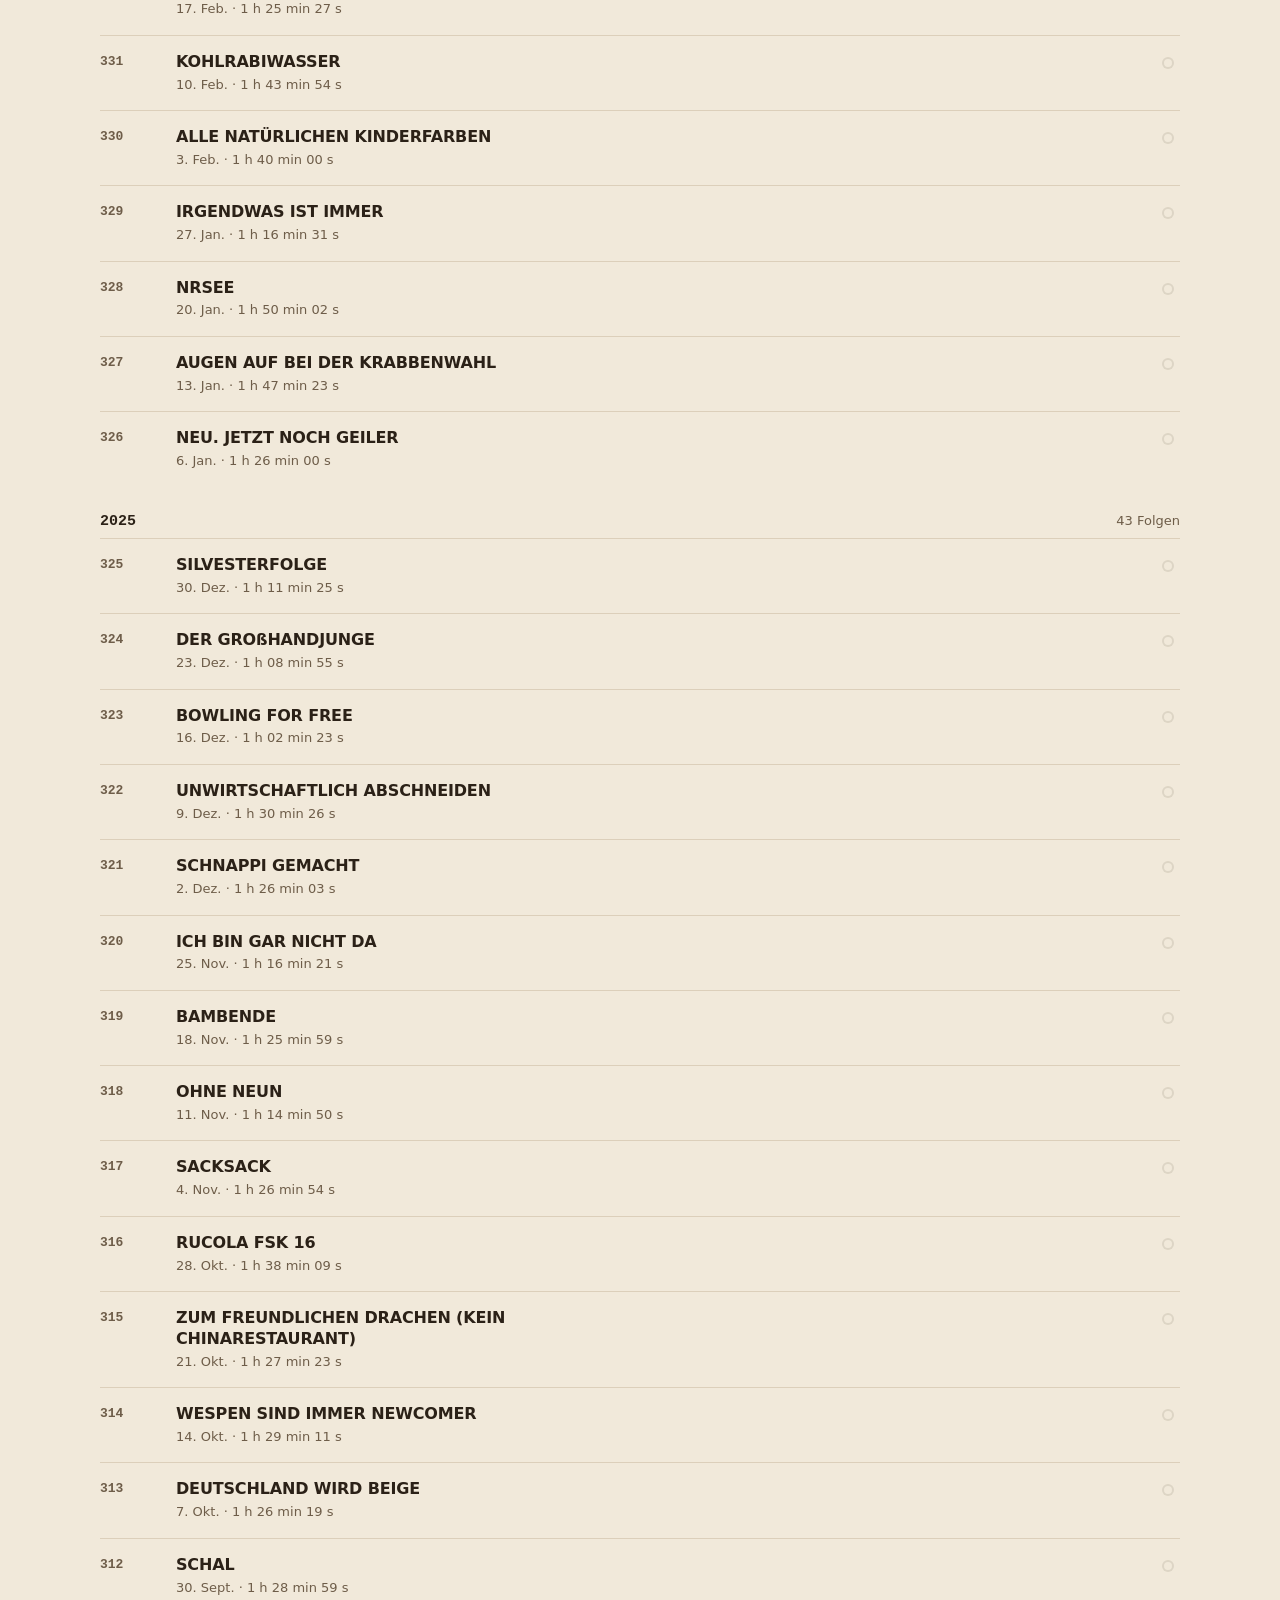
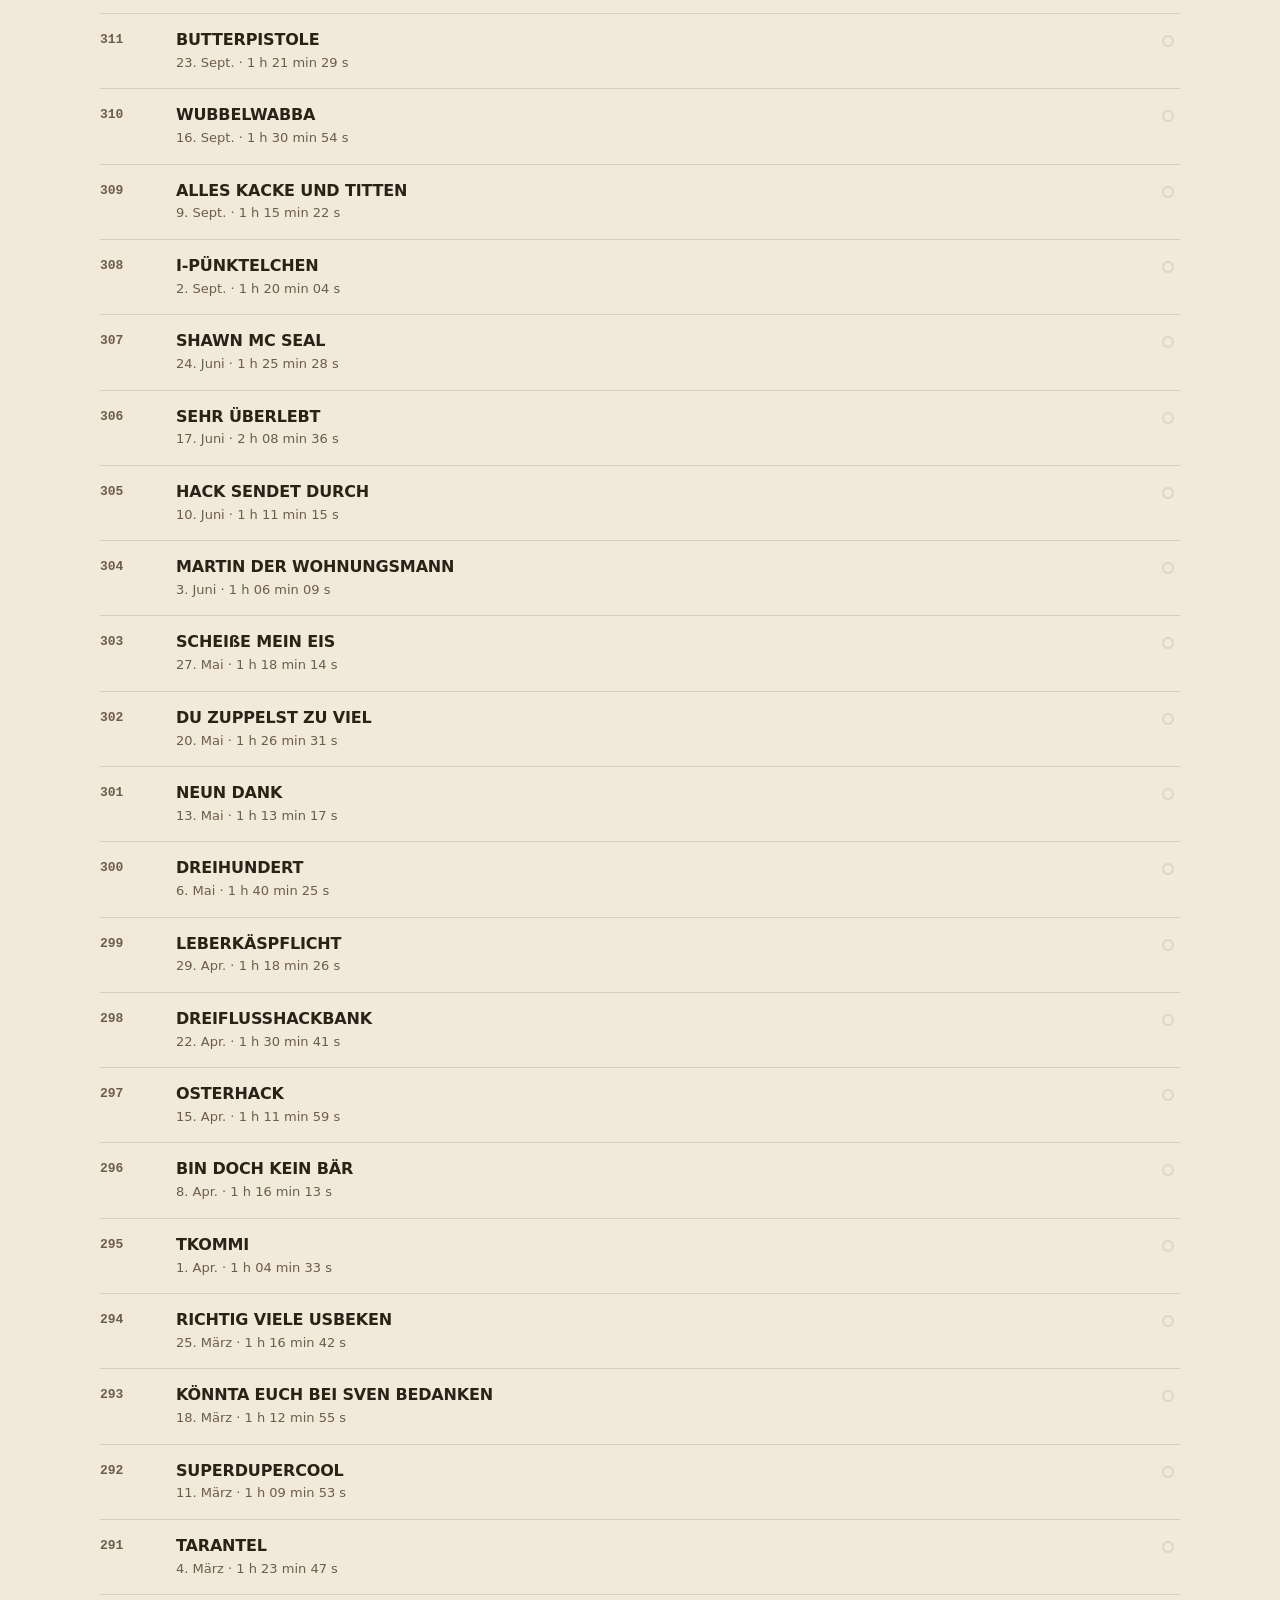
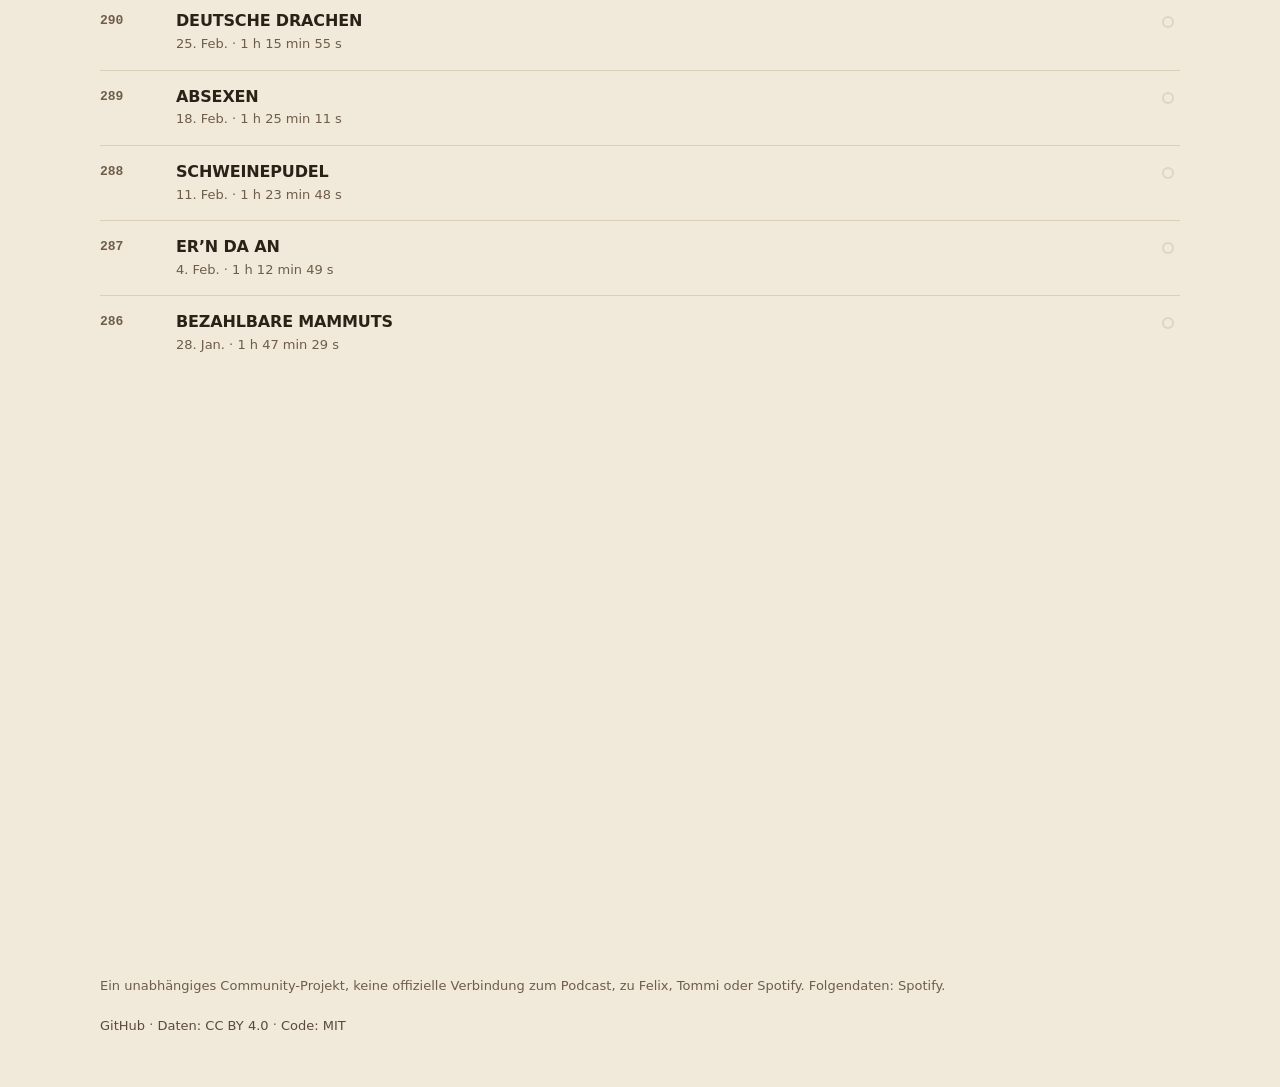
==== commit 4a148267: "Batch community updates weekly and improve statistics [skip ci] Collect maintainer approvals without" ====
--- a/site/index.html
+++ b/site/index.html
@@ -5,6 +5,12 @@
     <meta name="viewport" content="width=device-width, initial-scale=1, viewport-fit=cover">
     <meta name="description" content="Alle Folgen von Gemischtes Hack mit ihren Einstiegszitaten und den Songs dahinter. Ein Community-Projekt zum Durchsuchen und Mitmachen.">
     <meta name="theme-color" content="#f1e9da">
+    <link rel="canonical" href="https://crorry-dev.github.io/GemischtesHack/">
+    <meta property="og:type" content="website">
+    <meta property="og:locale" content="de_DE">
+    <meta property="og:title" content="Gemischtes Hack – Zitate, Songs und Statistiken">
+    <meta property="og:description" content="Finde die Songs hinter Felix Lobrechts Einstiegszitaten. Offene Podcast-Datensammlung, Spotify-Playlist und Statistiken – mach mit!">
+    <meta property="og:url" content="https://crorry-dev.github.io/GemischtesHack/">
     <title>Songreferenzen — Gemischtes Hack</title>
     <link rel="icon" href="data:image/svg+xml,%3Csvg xmlns='http://www.w3.org/2000/svg' viewBox='0 0 32 32'%3E%3Ccircle cx='16' cy='16' r='16' fill='%238b5a2b'/%3E%3Ctext x='16' y='21' font-family='system-ui,sans-serif' font-size='13' font-weight='800' text-anchor='middle' fill='%23fff'%3EGH%3C/text%3E%3C/svg%3E">
     <link rel="stylesheet" href="assets/site.css">
@@ -143,6 +149,21 @@
             <svg viewBox="0 0 24 24" aria-hidden="true"><path d="m6 9 6 6 6-6"/></svg>
           </summary>
           <div class="more-body">
+            <figure class="panel">
+              <div class="panel-head"><h3>Wie weit ist die Sammlung?</h3></div>
+              <ol class="coverage" id="coverage"></ol>
+              <figcaption>Anteil der Folgen mit mindestens einer bestätigten Zitat-Zuordnung. Folgen ohne Zitat zählen nicht zum Nenner. Jahreszahl antippen filtert; alle aktiven Filter gelten auch hier.</figcaption>
+            </figure>
+            <figure class="panel" id="listening-panel">
+              <div class="panel-head"><h3>Hörzeit pro Jahr</h3></div>
+              <div id="listening"></div>
+              <details class="listening-details">
+                <summary>Genaue Jahreswerte als Tabelle</summary>
+                <div class="panel-table" id="listening-table"></div>
+              </details>
+              <figcaption>Stunden aus erfassten Folgenlängen, auf ganze Stunden gerundet. Kein persönlicher Hörverlauf. Antippen filtert das Jahr.</figcaption>
+            </figure>
+            <dl class="facts" id="collection-health" aria-label="Sammelstand und Datenqualität"></dl>
             <figure class="panel" id="duration-panel">
               <div class="panel-head">
                 <h3>Länge der Folgen</h3>
@@ -188,9 +209,11 @@
       <section class="callout reveal" aria-labelledby="callout-title">
         <h2 id="callout-title">Du kennst ein Zitat?</h2>
         <p>Öffne die Folge und schlag es direkt vor – wenn es ein Song ist, am besten mit Spotify-Link. Bestätigte Songs landen automatisch in unserer Playlist. Zitate aus Filmen oder von Personen sammeln wir genauso.</p>
+        <p>Vorschläge werden geprüft und wöchentlich gesammelt veröffentlicht, bei Bedarf auch früher manuell. „In Prüfung“ zeigt den Stand der letzten Veröffentlichung, nicht den Live-Stand der Issues.</p>
         <div class="callout-actions">
           <a class="button" href="https://github.com/crorry-dev/GemischtesHack/issues/new?template=zitat.yml">Zitat vorschlagen</a>
           <a class="button button-quiet" id="episode-form" href="https://github.com/crorry-dev/GemischtesHack/issues/new?template=folge.yml">Neue Folge eintragen</a>
+          <a class="button button-quiet" href="https://github.com/crorry-dev/GemischtesHack/contribute">Am Projekt mitarbeiten</a>
         </div>
       </section>
     </main>
--- a/site/assets/site.css
+++ b/site/assets/site.css
@@ -1085,6 +1085,48 @@
   text-align: right;
 }
 
+.coverage {
+  display: grid;
+  gap: 14px;
+  margin: 0;
+  padding: 0;
+  list-style: none;
+}
+
+.coverage-heading {
+  display: flex;
+  align-items: center;
+  justify-content: space-between;
+  gap: 12px;
+  font-size: 14px;
+}
+
+.coverage-track {
+  height: 8px;
+  overflow: hidden;
+  border-radius: 4px;
+  background: var(--surface-2);
+}
+
+.coverage-track span {
+  display: block;
+  height: 100%;
+  background: var(--accent);
+}
+
+.coverage-row p,
+.listening-details {
+  margin: 6px 0 0;
+  color: var(--text-3);
+  font-size: 12px;
+}
+
+.listening-details summary {
+  min-height: 44px;
+  align-content: center;
+  cursor: pointer;
+}
+
 .facts {
   display: grid;
   gap: 0;
@@ -1134,6 +1176,11 @@
   font-size: 12px;
   text-overflow: ellipsis;
   white-space: nowrap;
+}
+
+#collection-health small {
+  overflow: visible;
+  white-space: normal;
 }
 
 .chart-empty {
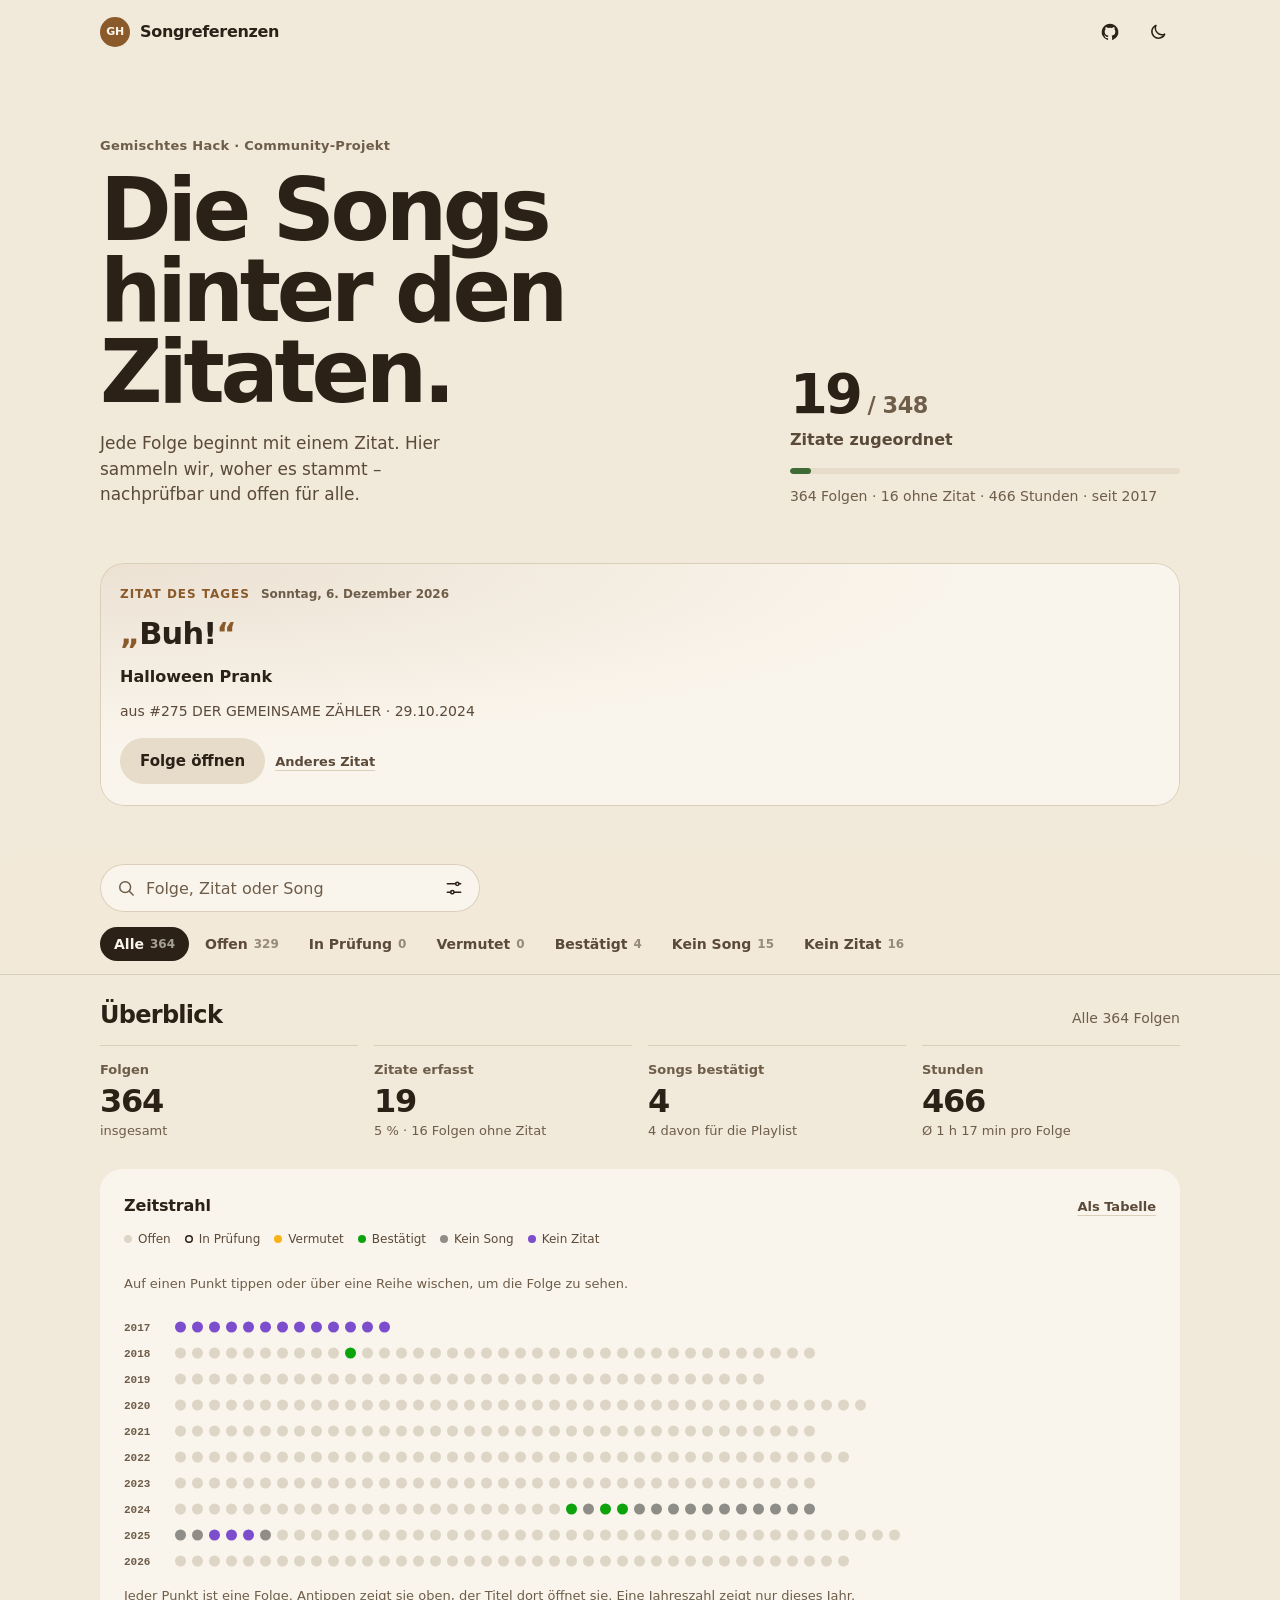
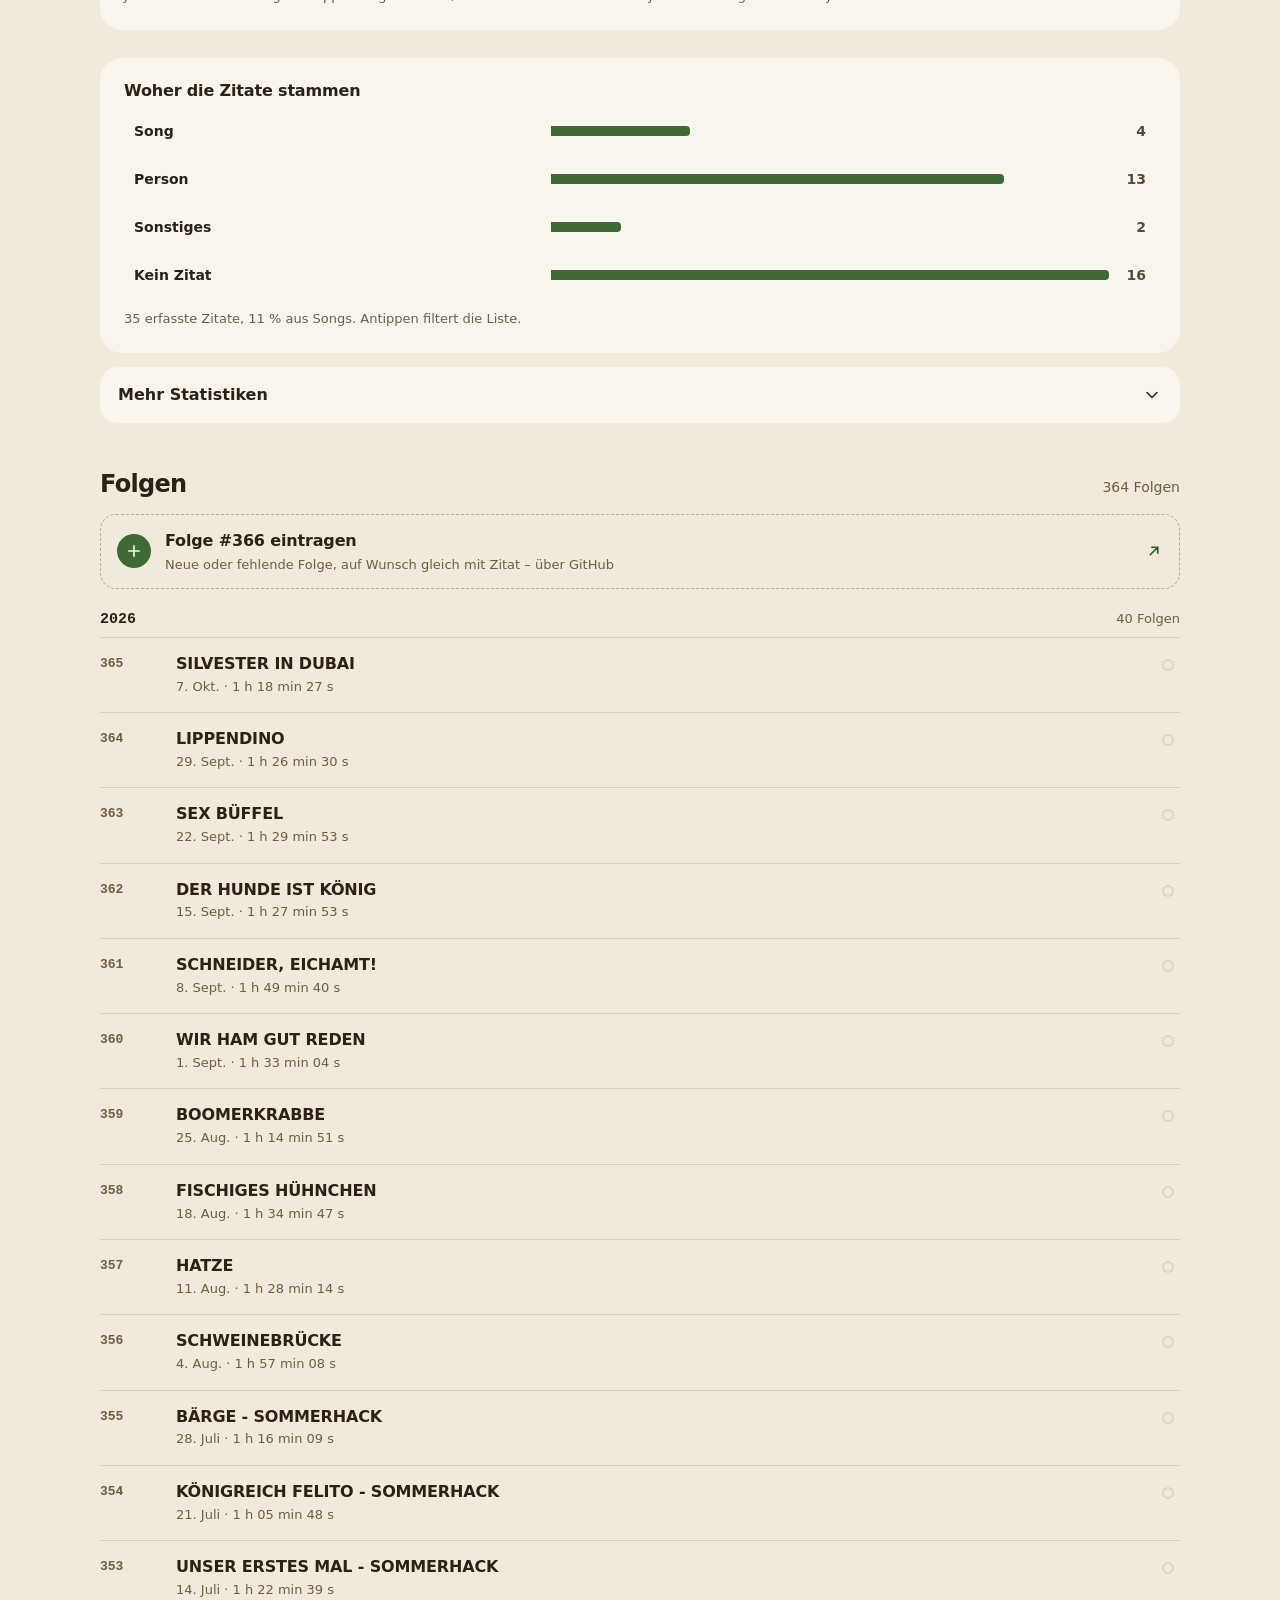
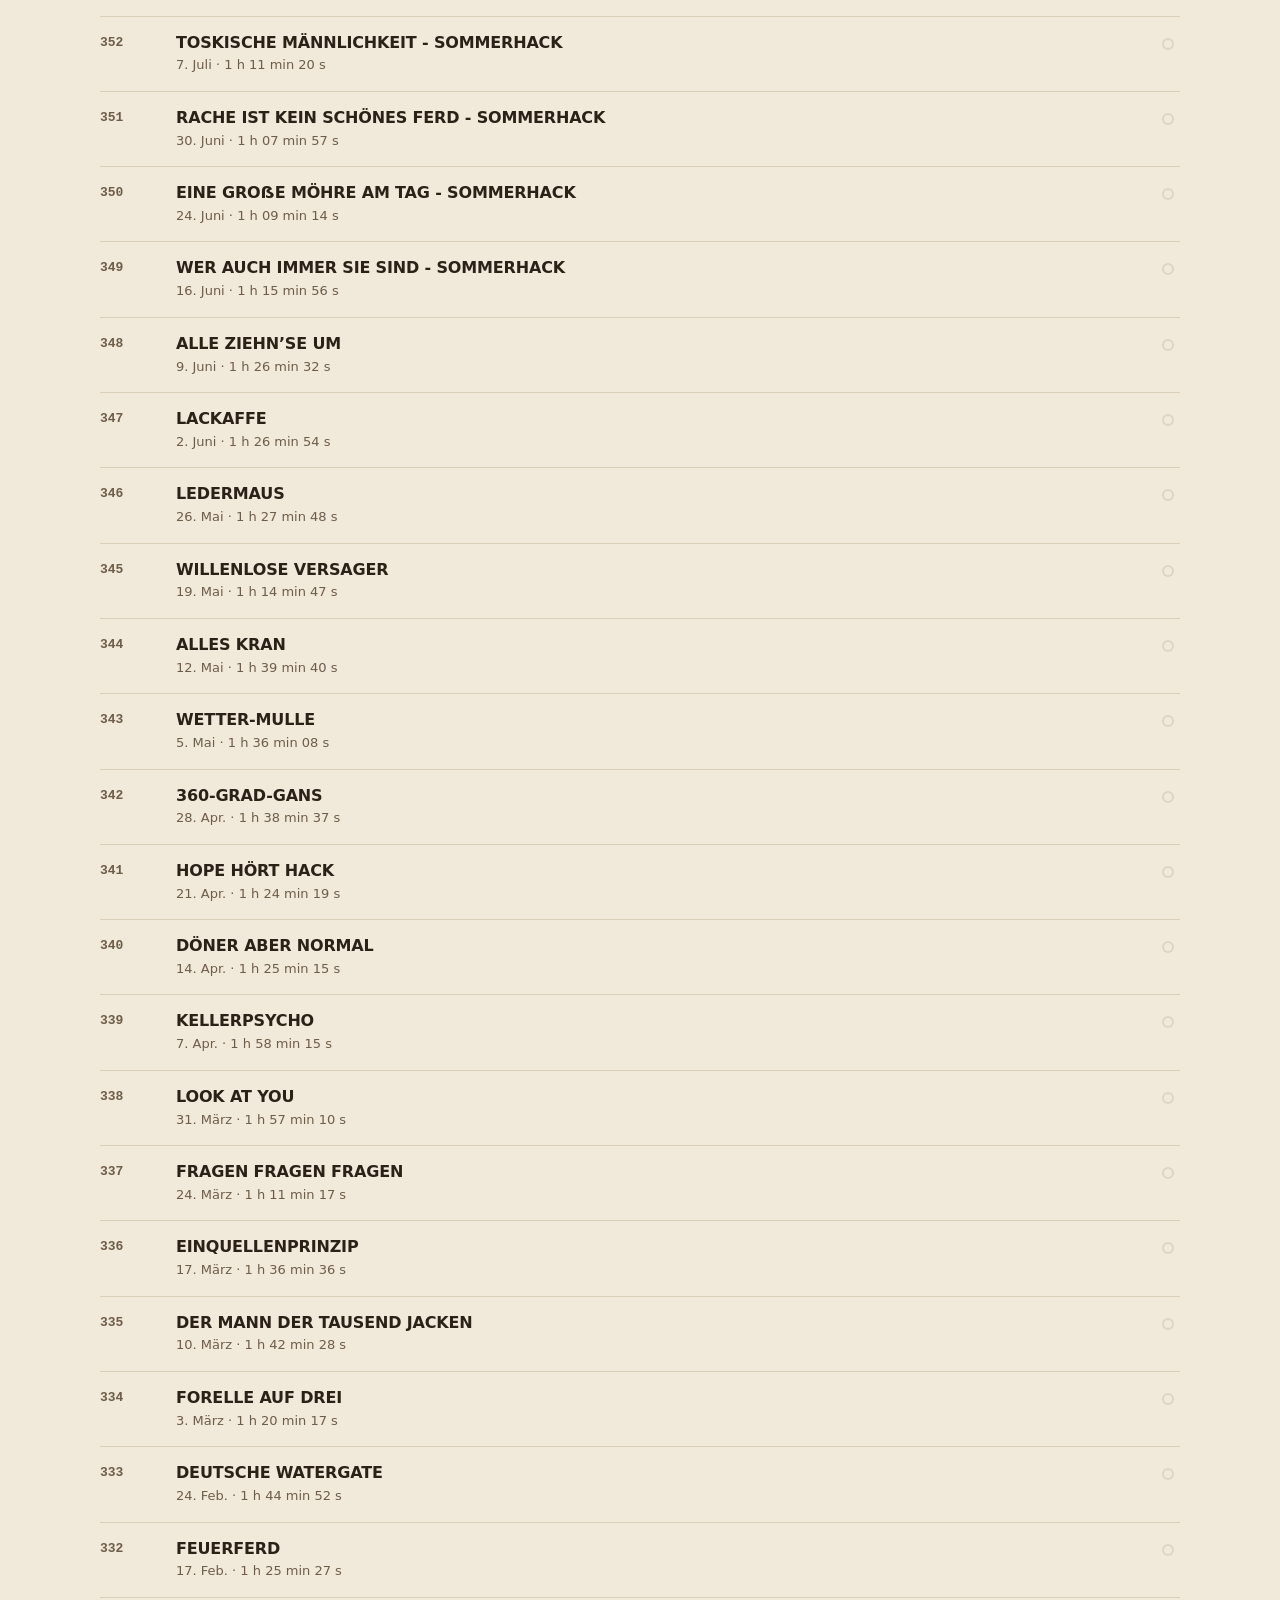
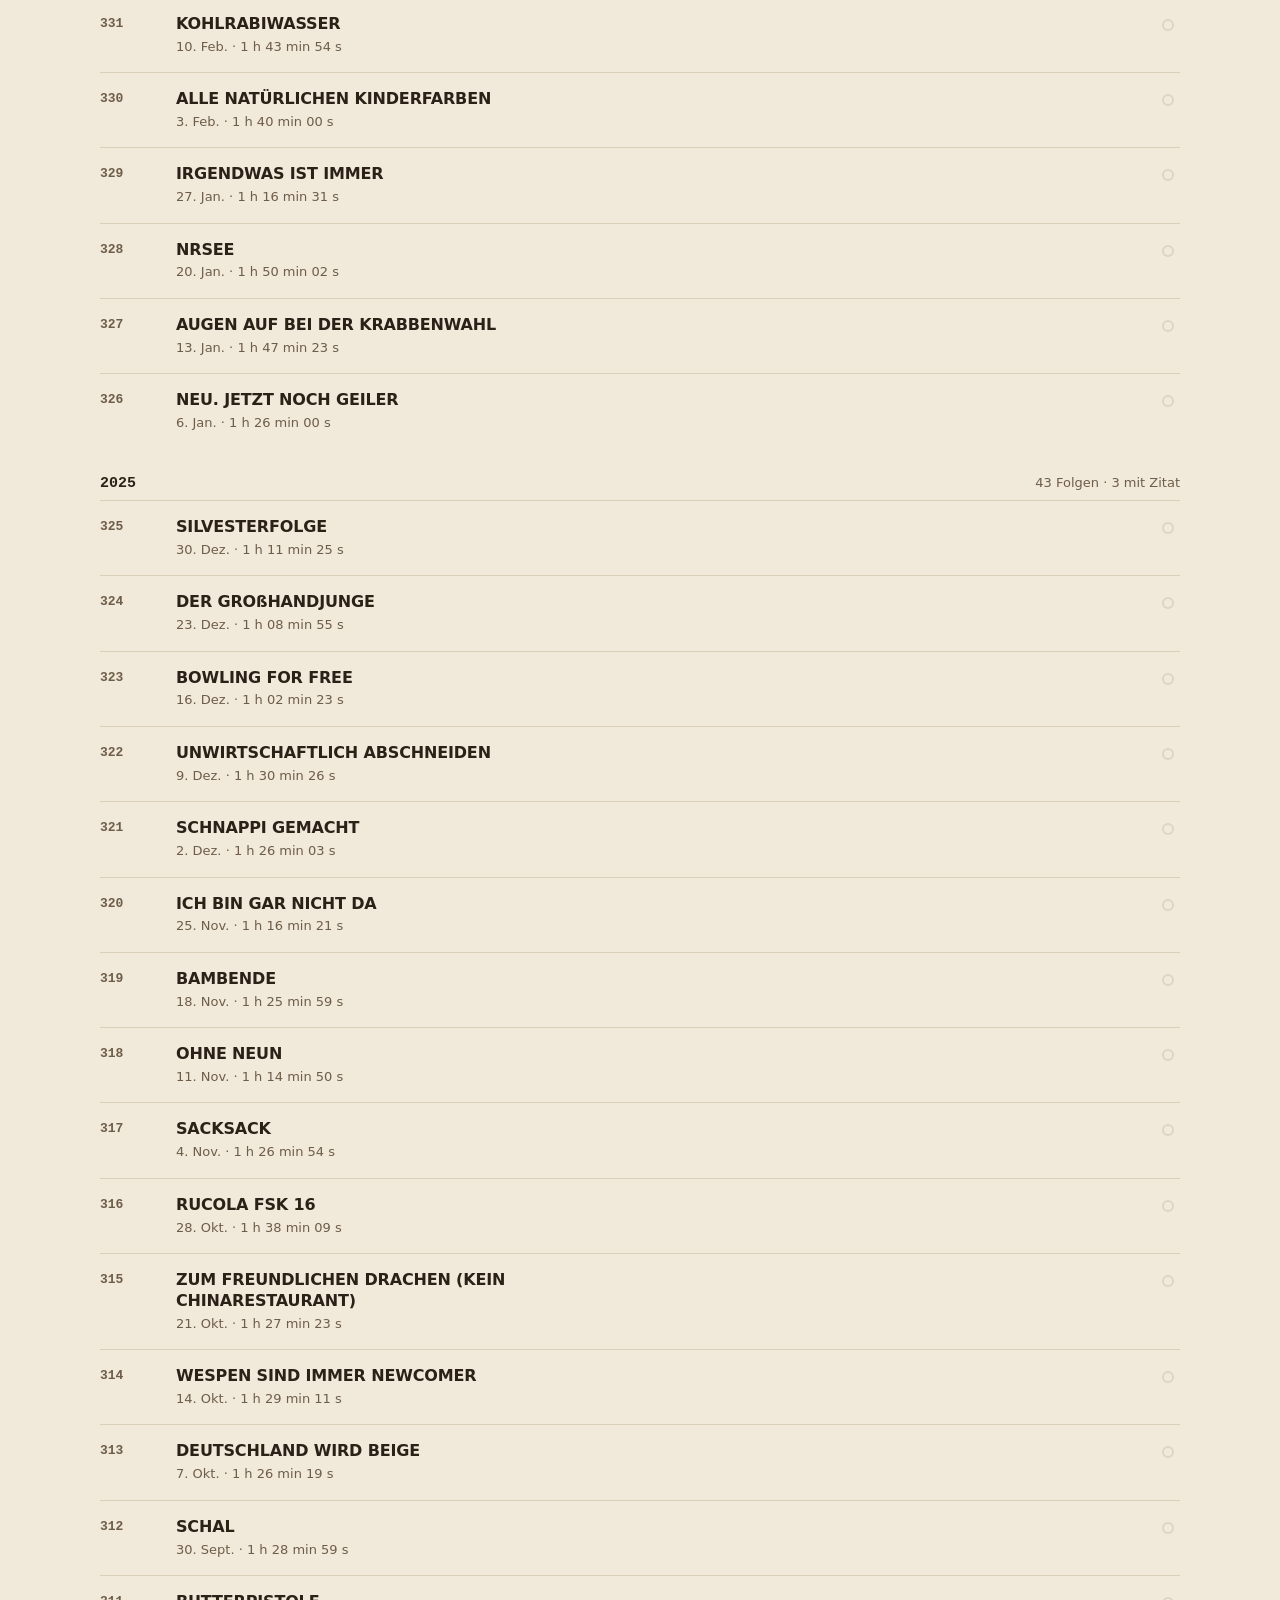
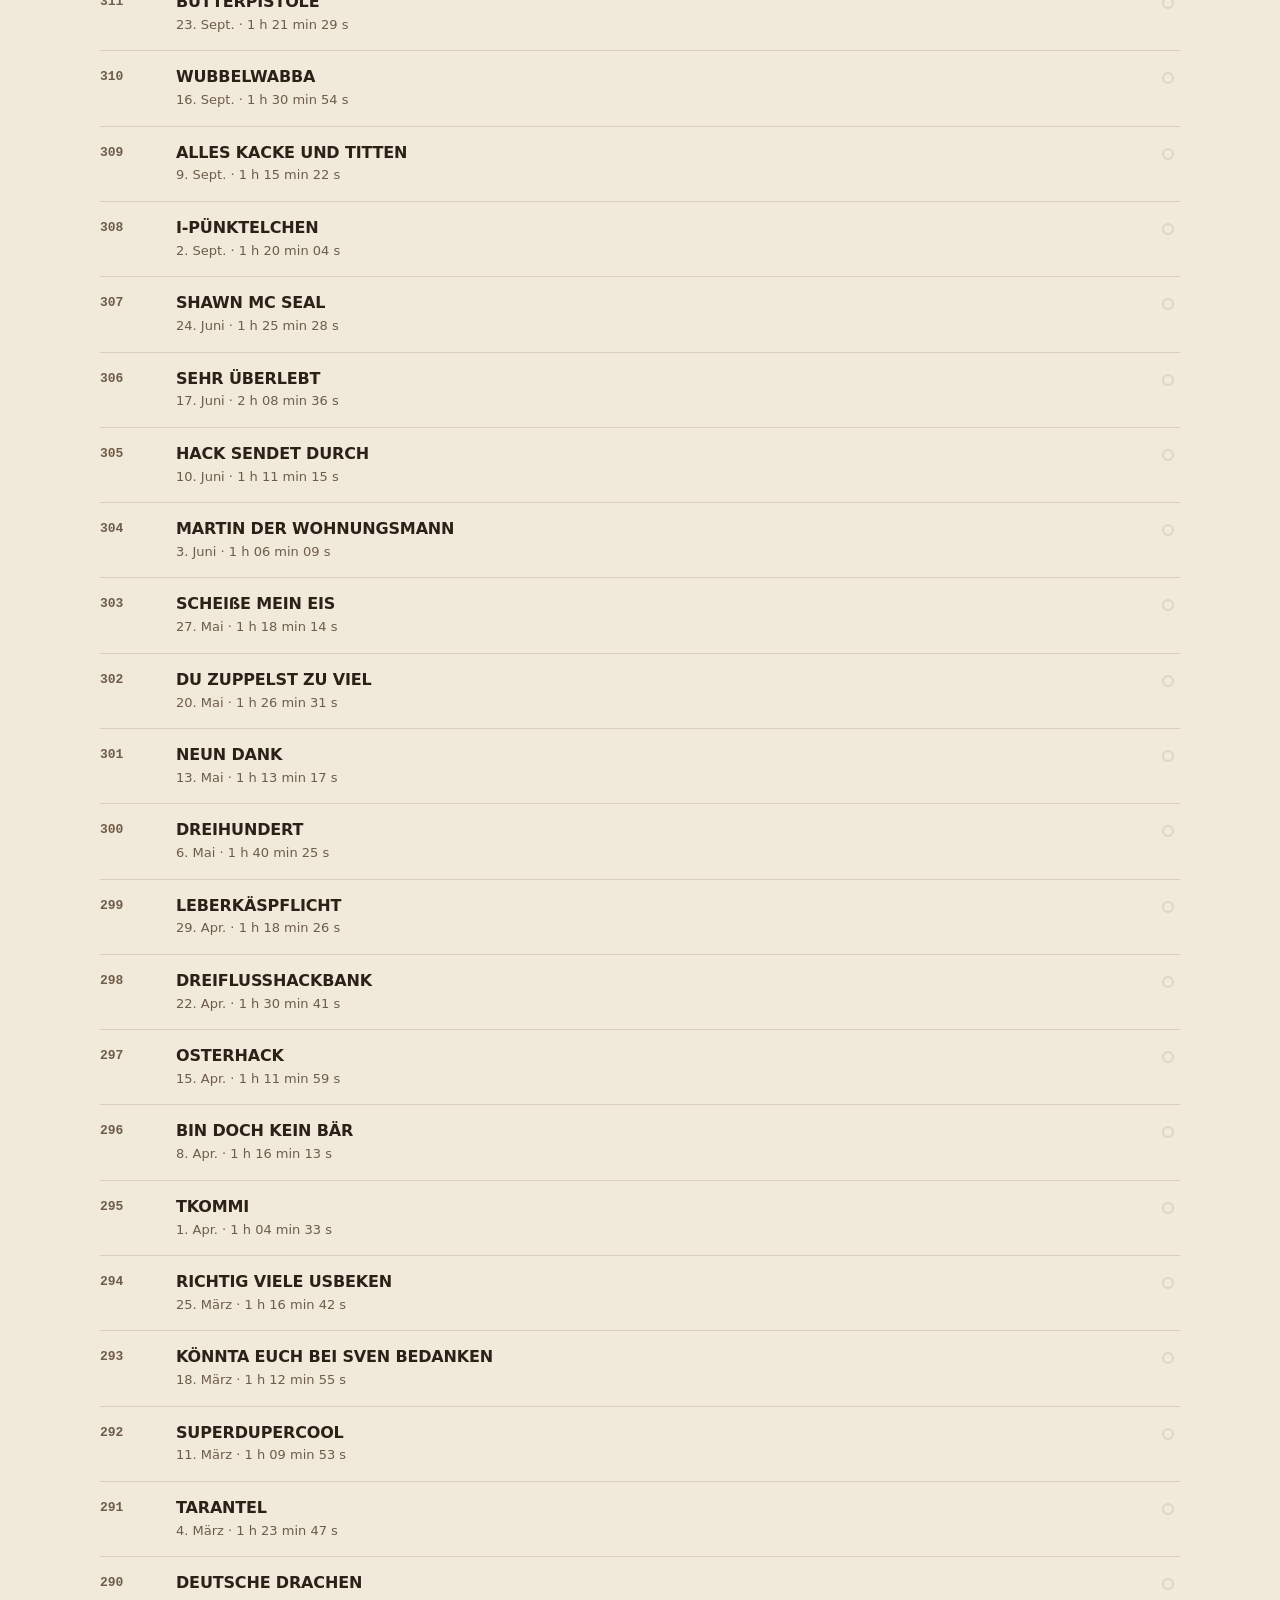
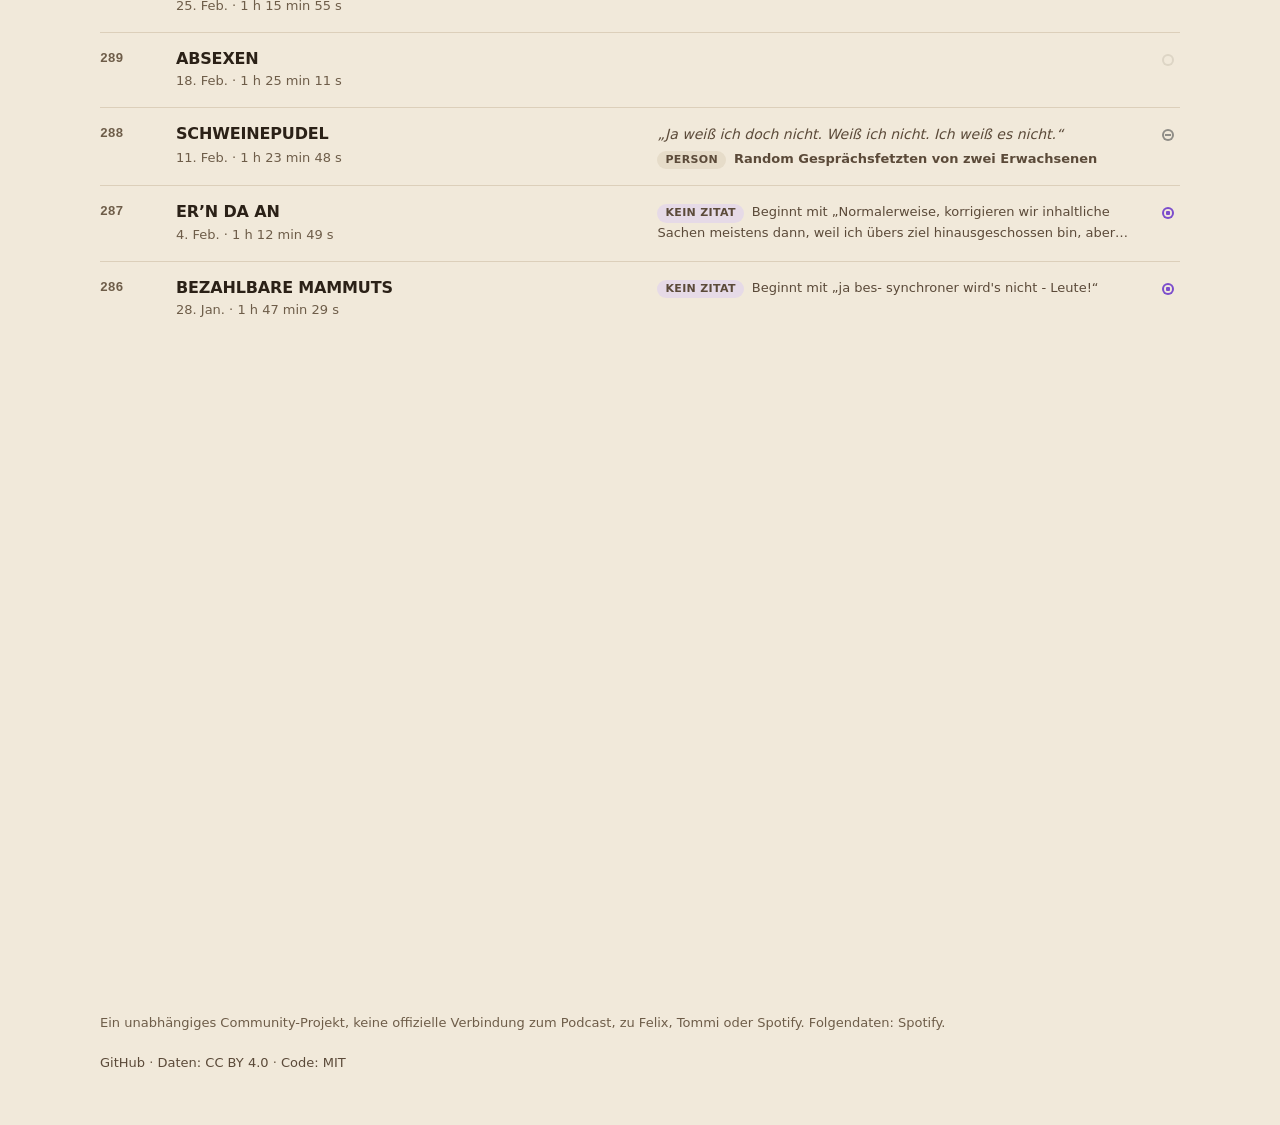
==== commit 6fcb8aa6: "Move community data contributions to Discussions [skip ci] Keep development tasks in Issues, allow t" ====
--- a/site/index.html
+++ b/site/index.html
@@ -194,7 +194,7 @@
           <h2 id="list-title">Folgen</h2>
           <p class="section-note" id="result-count" aria-live="polite"></p>
         </header>
-        <a class="add-row" id="add-episode" href="https://github.com/crorry-dev/GemischtesHack/issues/new?template=folge.yml" target="_blank" rel="noopener noreferrer">
+        <a class="add-row" id="add-episode" href="https://github.com/crorry-dev/GemischtesHack/discussions/new?category=general" target="_blank" rel="noopener noreferrer">
           <span class="add-icon" aria-hidden="true"><svg viewBox="0 0 24 24"><path d="M12 5v14M5 12h14"/></svg></span>
           <span class="add-body">
             <span class="add-title">Folge eintragen</span>
@@ -209,10 +209,11 @@
       <section class="callout reveal" aria-labelledby="callout-title">
         <h2 id="callout-title">Du kennst ein Zitat?</h2>
         <p>Öffne die Folge und schlag es direkt vor – wenn es ein Song ist, am besten mit Spotify-Link. Bestätigte Songs landen automatisch in unserer Playlist. Zitate aus Filmen oder von Personen sammeln wir genauso.</p>
-        <p>Vorschläge werden geprüft und wöchentlich gesammelt veröffentlicht, bei Bedarf auch früher manuell. „In Prüfung“ zeigt den Stand der letzten Veröffentlichung, nicht den Live-Stand der Issues.</p>
+        <p>In GitHub Discussions ordnen wir die Zitate gemeinsam zu. Community-Kurator:innen geben geprüfte Vorschläge frei; veröffentlicht wird wöchentlich gesammelt oder manuell früher. „In Prüfung“ zeigt den Stand der letzten Veröffentlichung. Eine markierte Antwort oder Zustimmung allein gilt noch nicht als Bestätigung.</p>
         <div class="callout-actions">
-          <a class="button" href="https://github.com/crorry-dev/GemischtesHack/issues/new?template=zitat.yml">Zitat vorschlagen</a>
-          <a class="button button-quiet" id="episode-form" href="https://github.com/crorry-dev/GemischtesHack/issues/new?template=folge.yml">Neue Folge eintragen</a>
+          <a class="button" href="https://github.com/crorry-dev/GemischtesHack/discussions/new?category=q-a">Zitat gemeinsam zuordnen</a>
+          <a class="button button-quiet" id="episode-form" href="https://github.com/crorry-dev/GemischtesHack/discussions/new?category=general">Neue Folge eintragen</a>
+          <a class="button button-quiet" href="https://github.com/crorry-dev/GemischtesHack/discussions/categories/ideas">Ideen & Austausch</a>
           <a class="button button-quiet" href="https://github.com/crorry-dev/GemischtesHack/contribute">Am Projekt mitarbeiten</a>
         </div>
       </section>
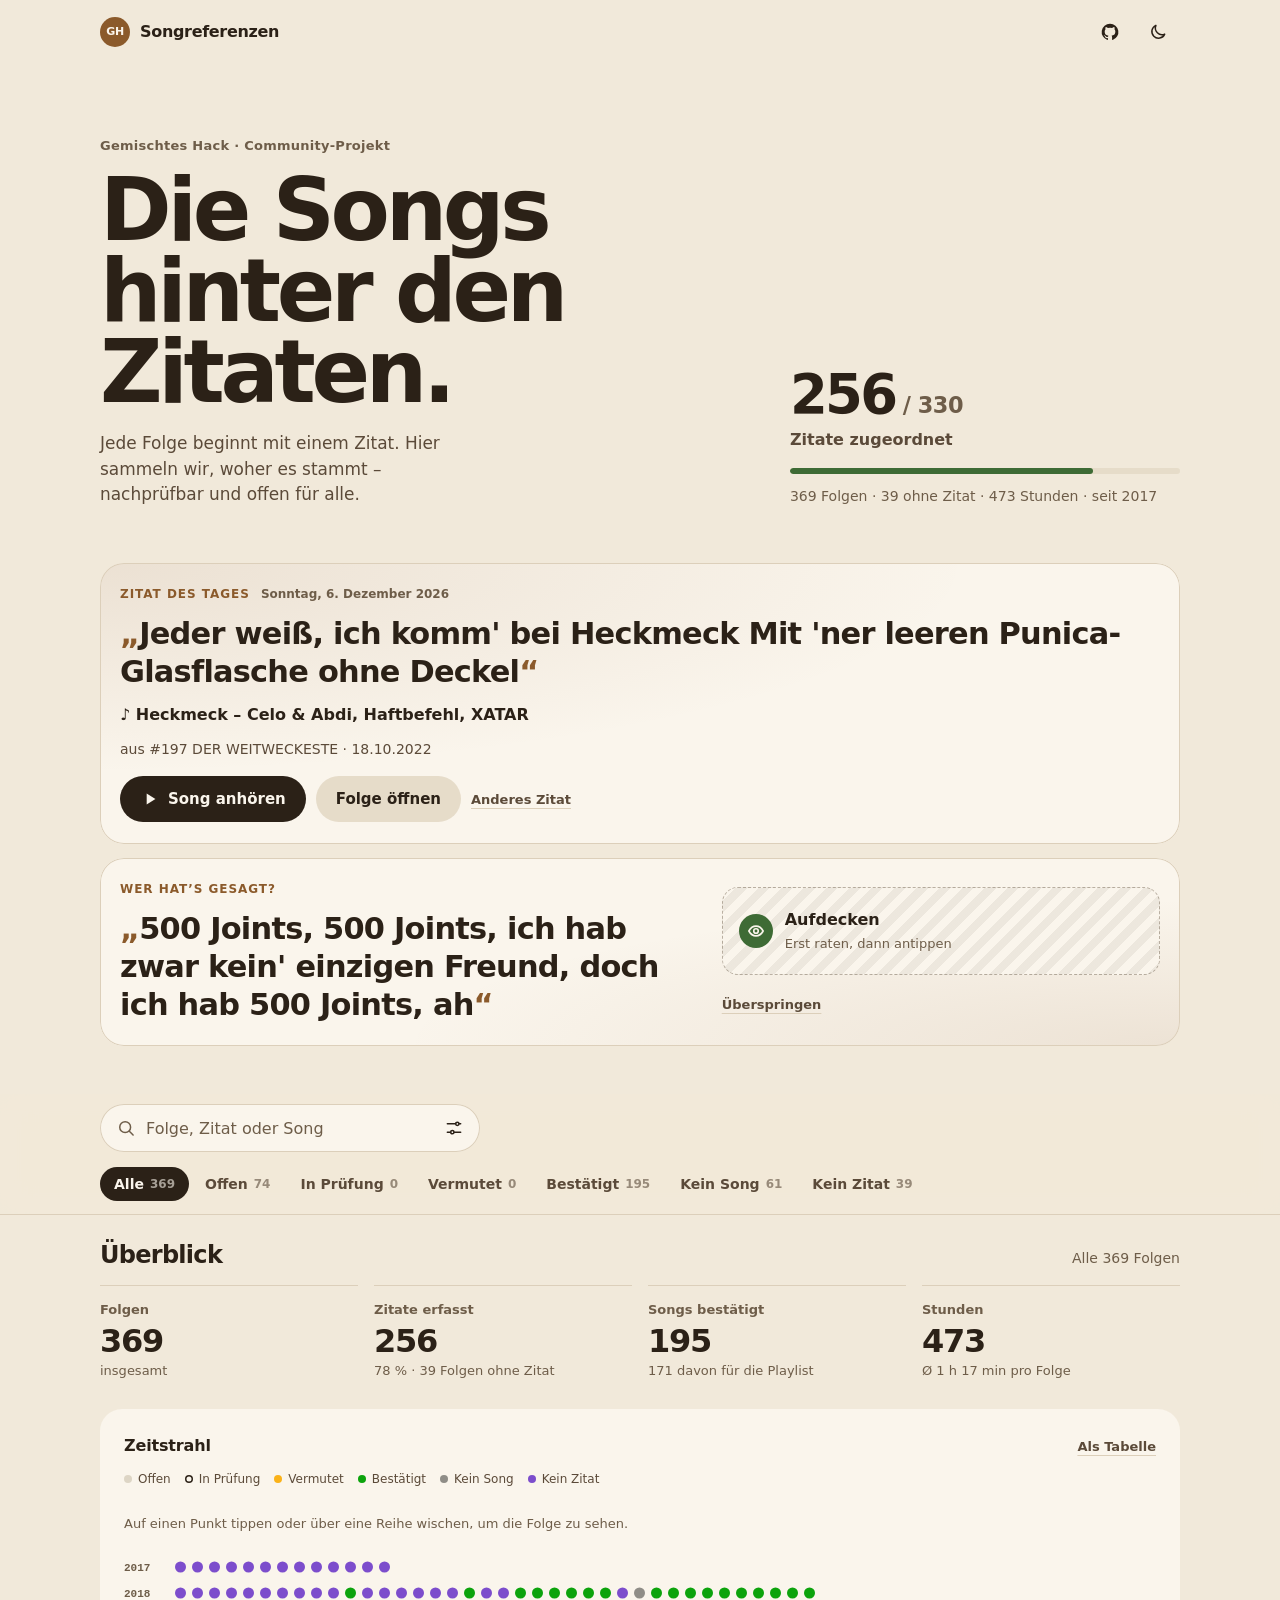
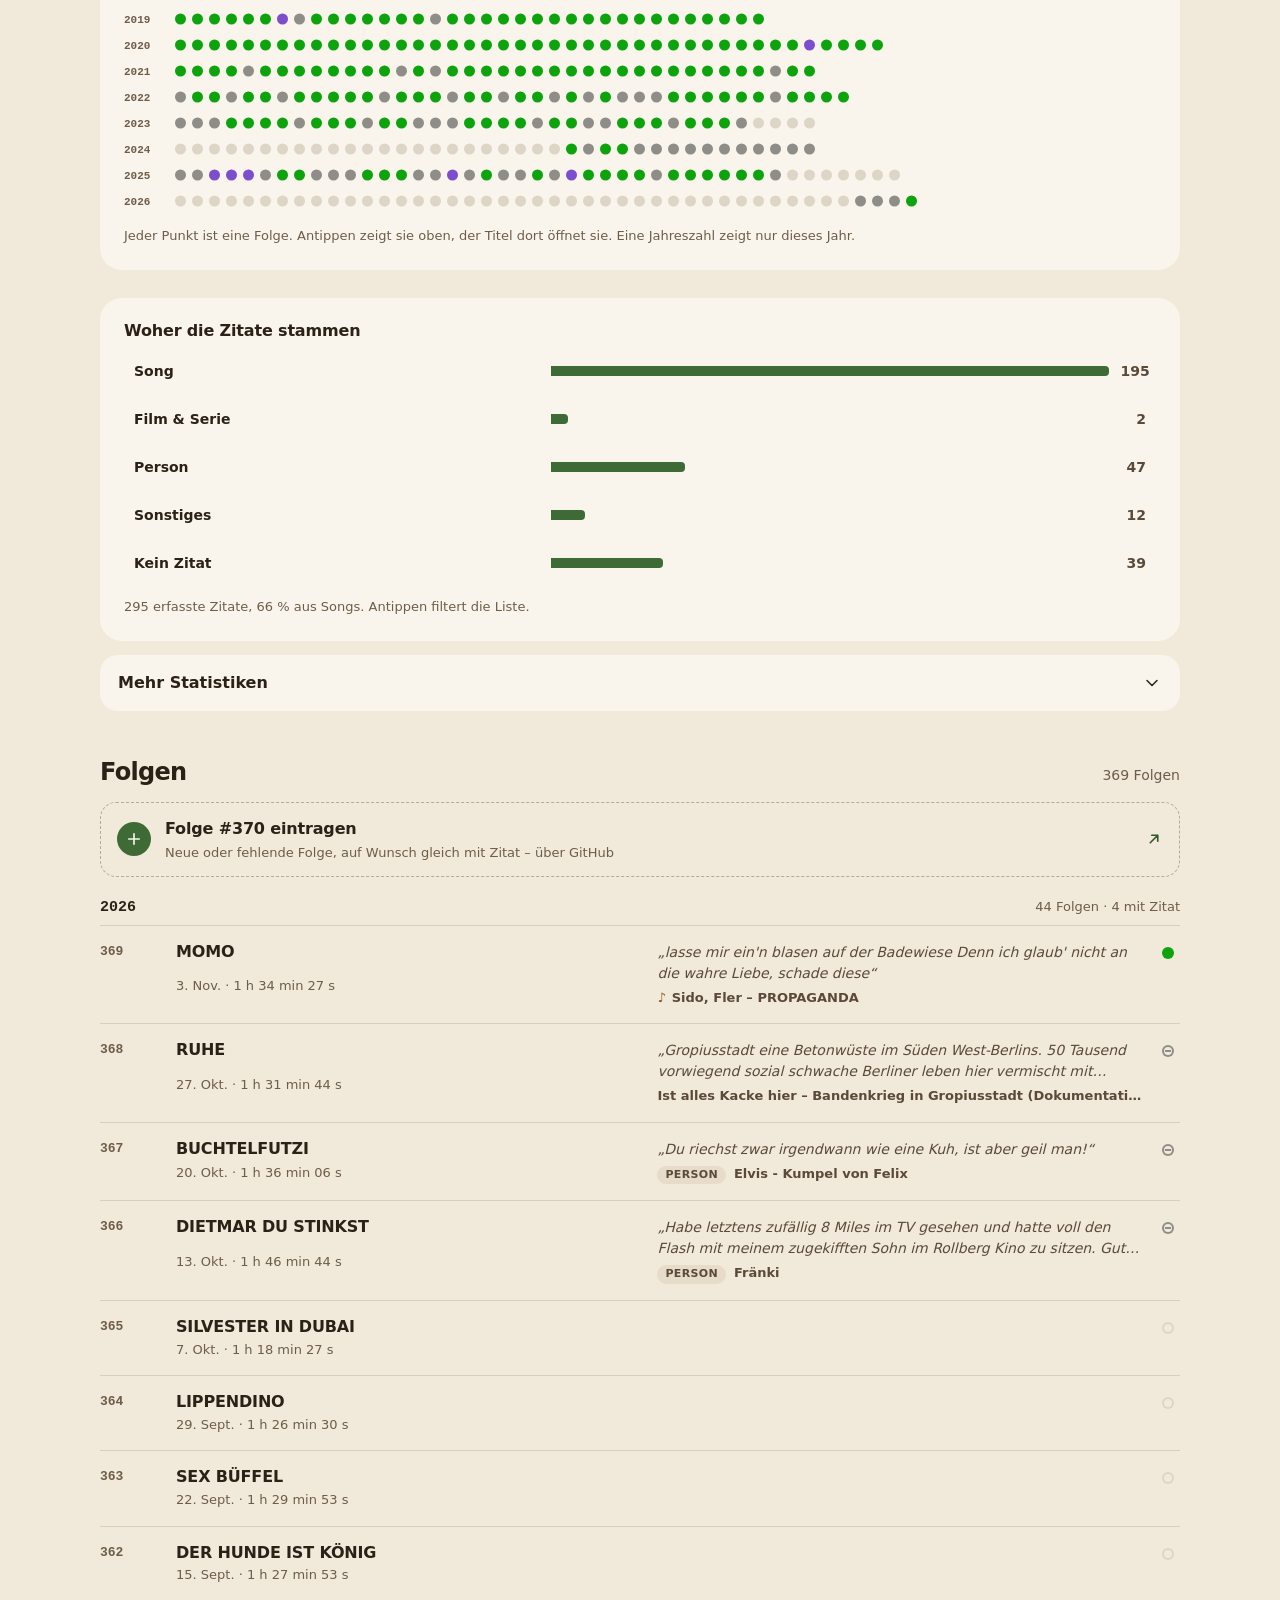
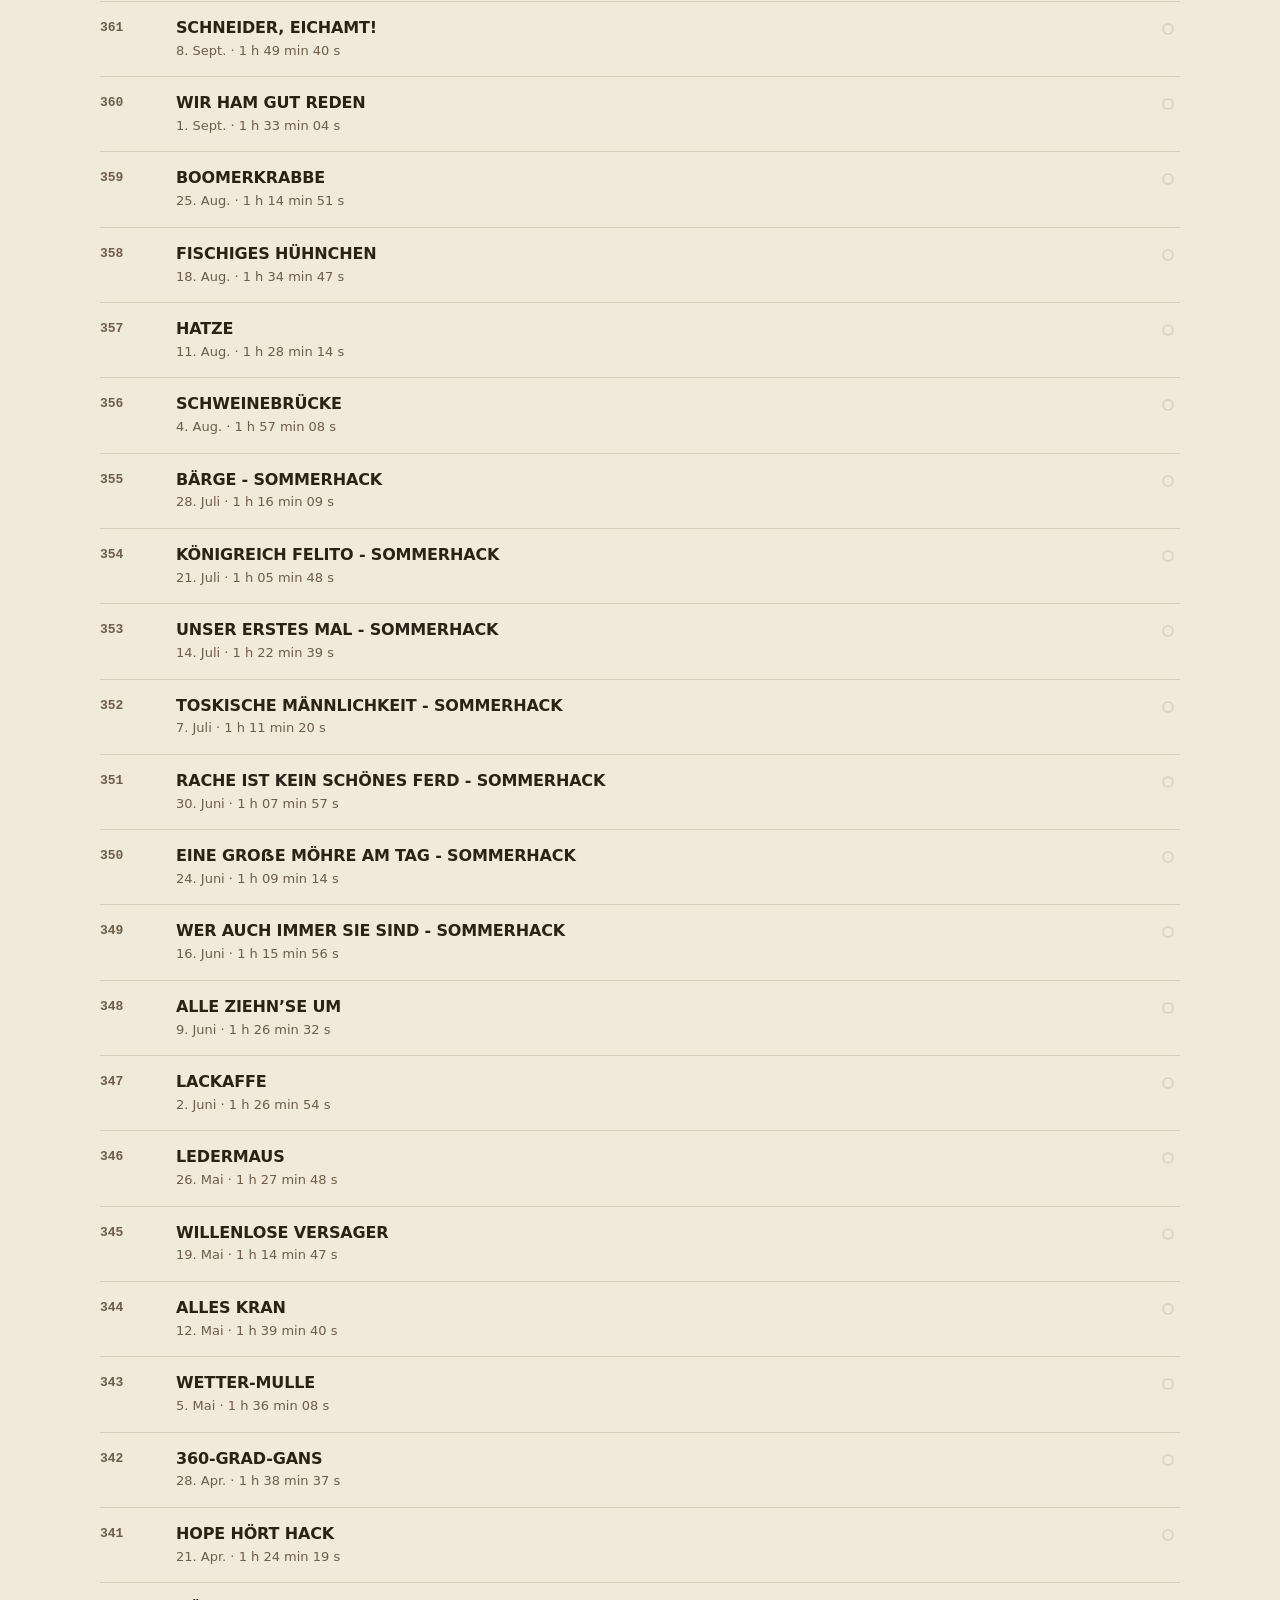
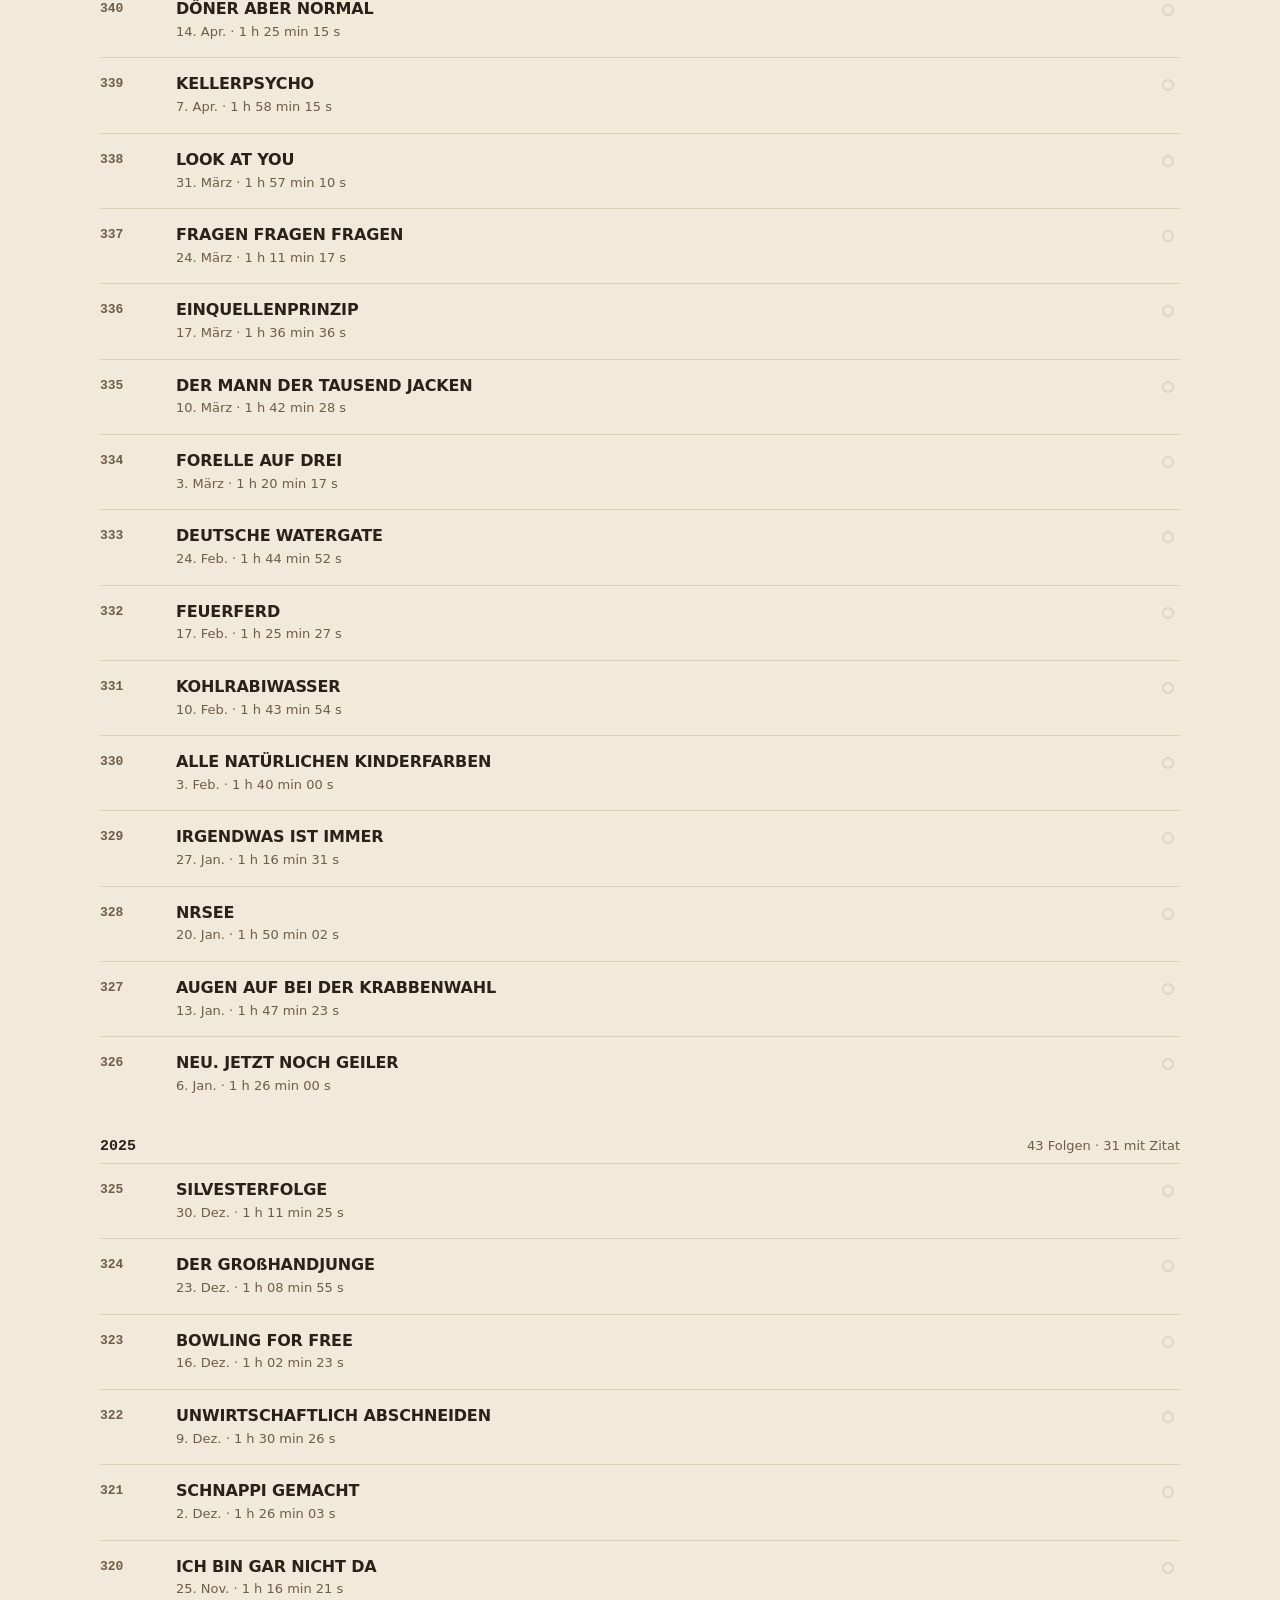
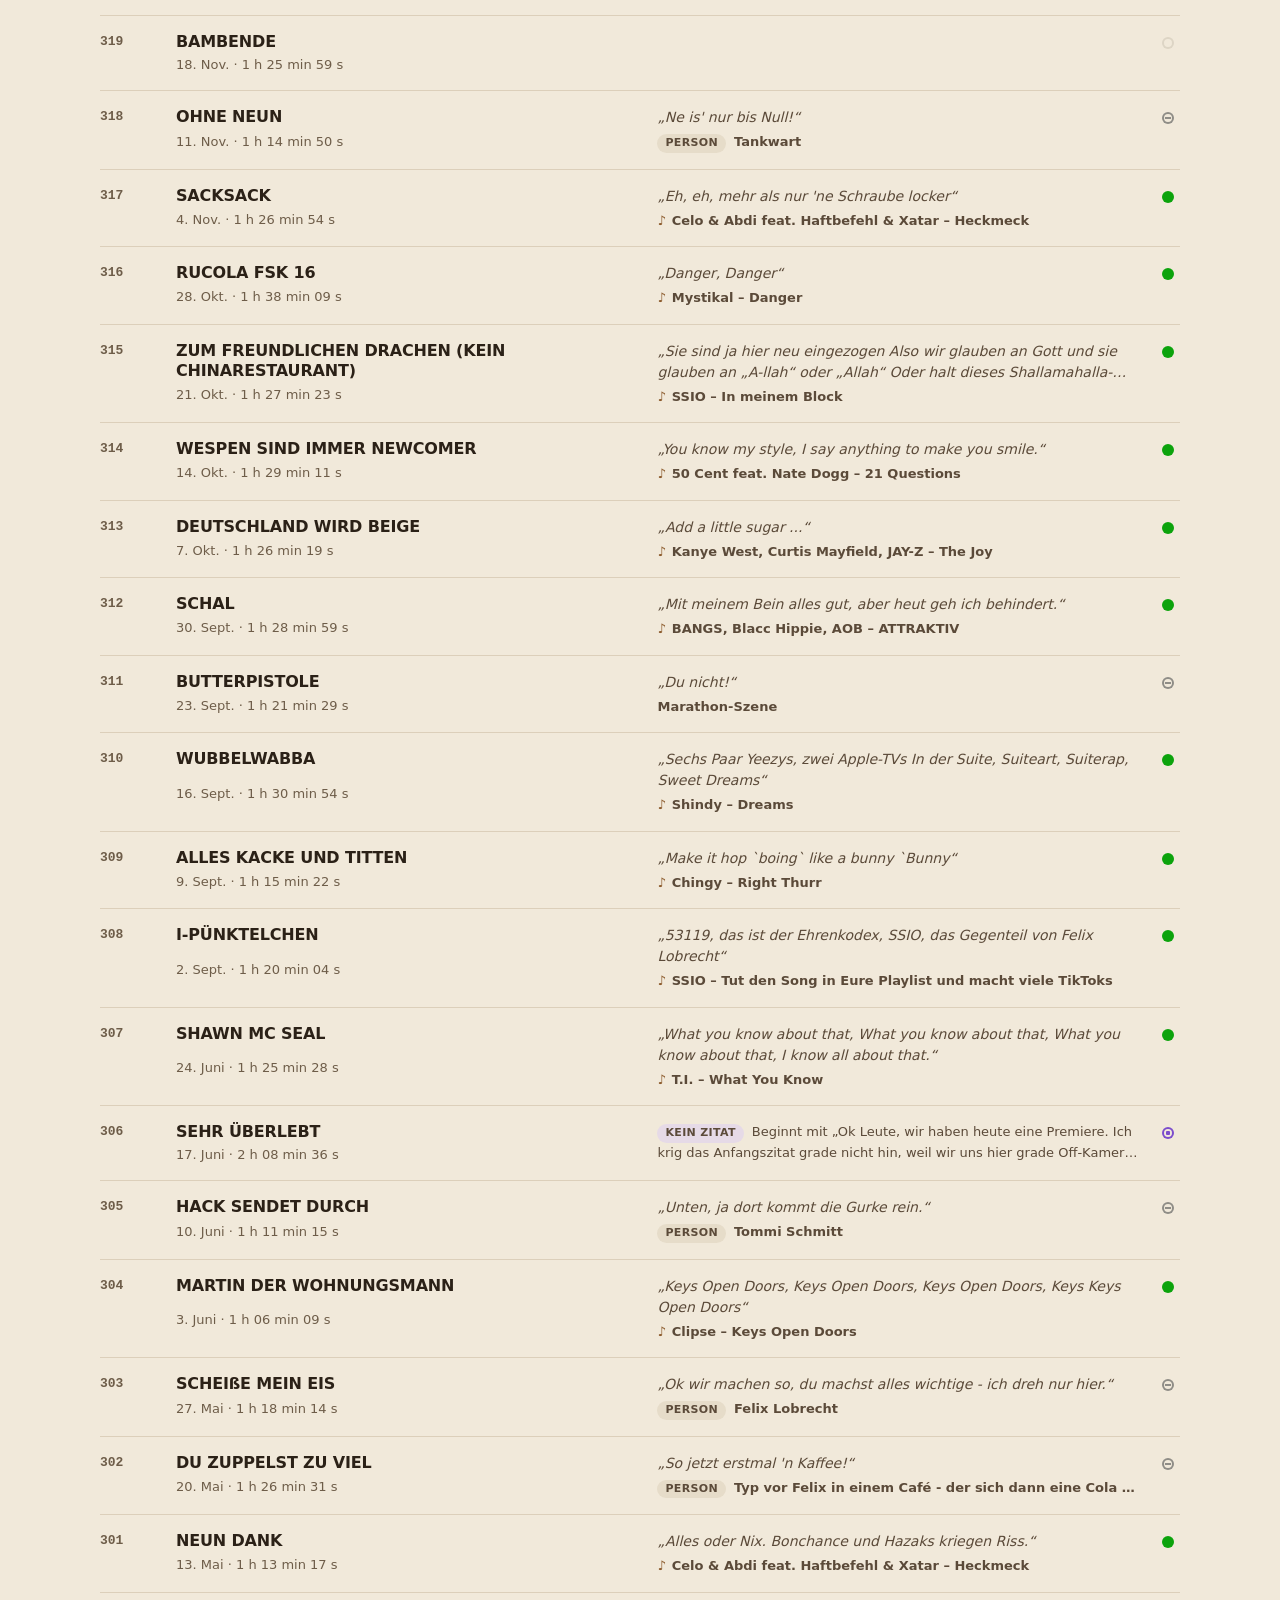
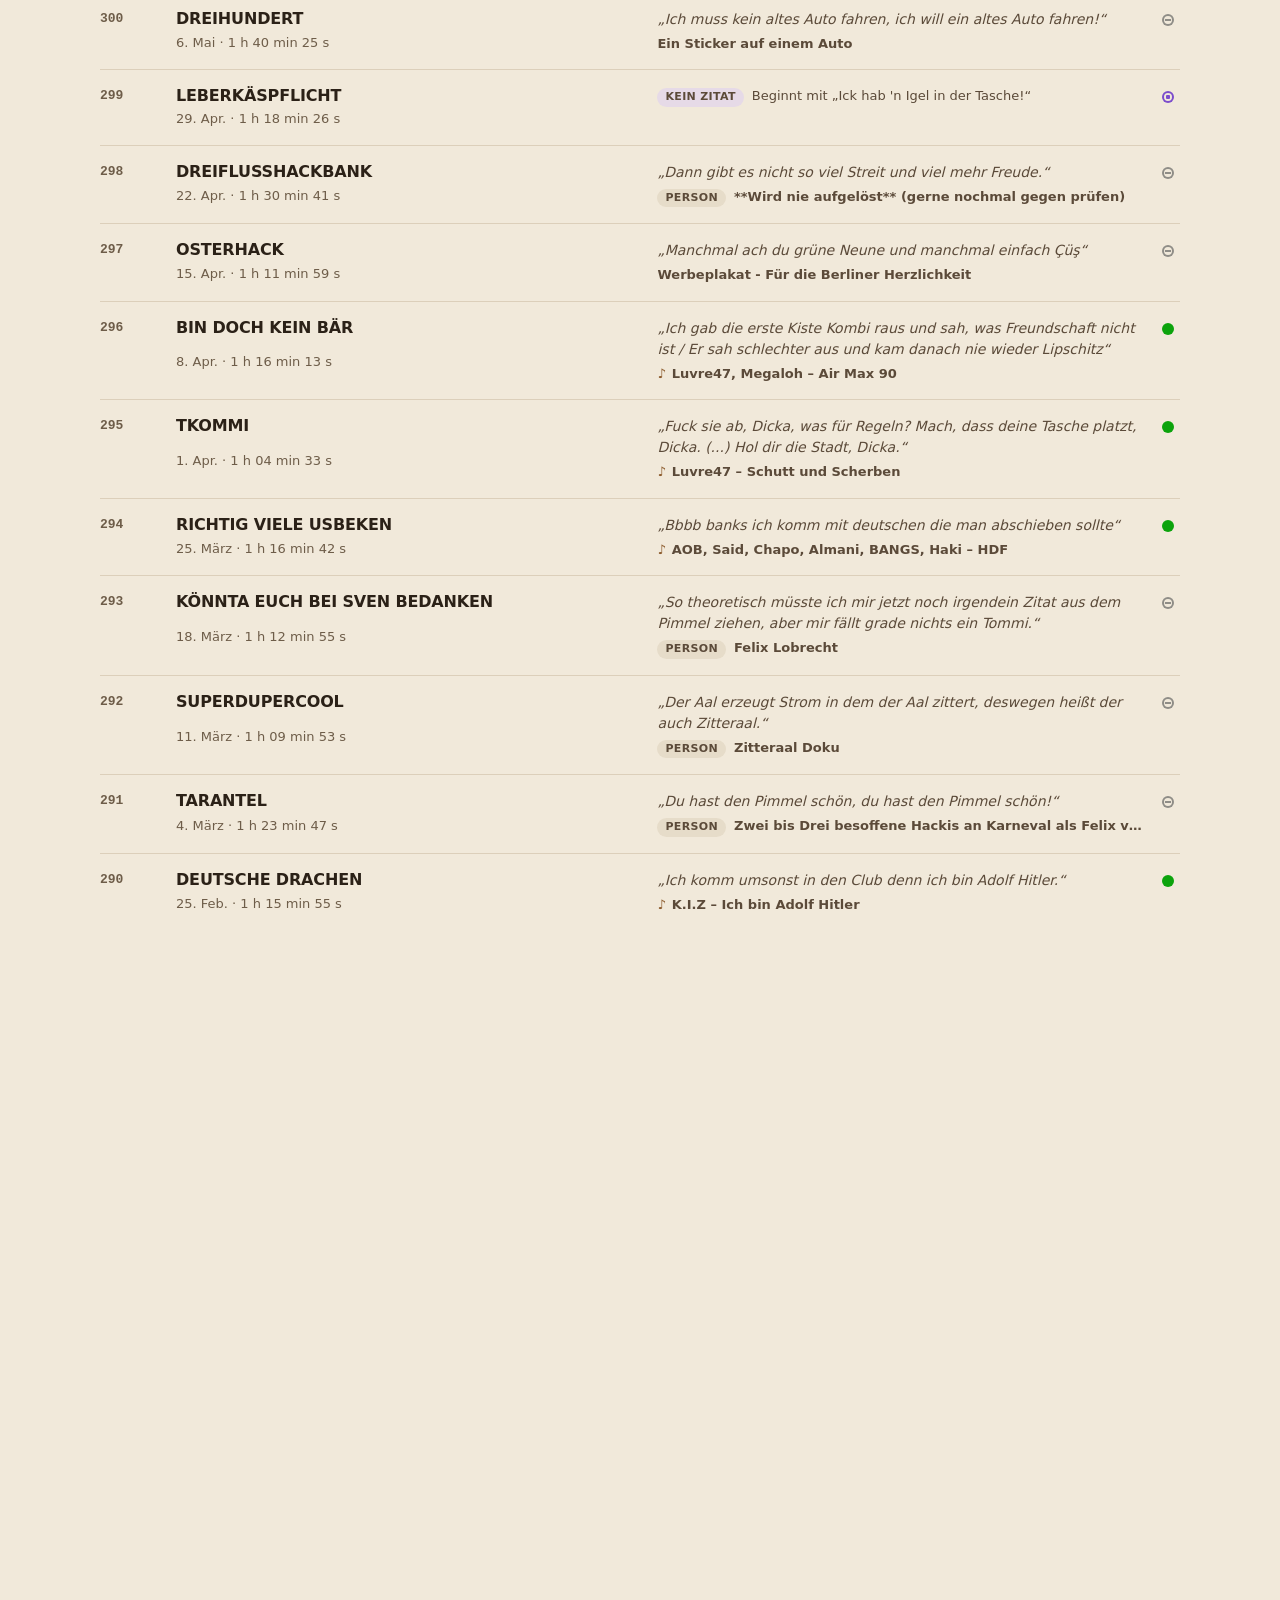
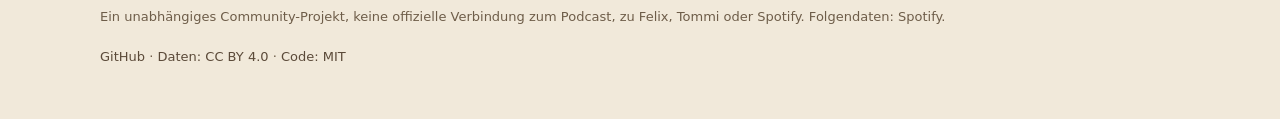
==== commit a06e23ae: "Quiz-Kachel „Wer hat’s gesagt?“" ====
--- a/site/index.html
+++ b/site/index.html
@@ -58,7 +58,7 @@
         </div>
       </section>
 
-      <section class="spotlight" id="spotlight" aria-label="Zitat des Tages und Playlist" hidden>
+      <section class="spotlight" id="spotlight" aria-label="Zitat des Tages, Playlist und Quiz" hidden>
         <article class="feature today reveal" id="today" aria-labelledby="today-label" hidden>
           <p class="feature-kicker"><span id="today-label">Zitat des Tages</span> <span class="feature-date" id="today-date"></span></p>
           <blockquote class="today-quote" id="today-quote"></blockquote>
@@ -81,6 +81,26 @@
           </div>
           <div class="embed-slot" id="playlist-embed"></div>
           <p class="fine">Die Player laden erst nach dem Klick und übertragen dann Daten an Spotify.</p>
+        </article>
+        <article class="feature quiz reveal" id="quiz" aria-labelledby="quiz-label" hidden>
+          <div class="quiz-question">
+            <p class="feature-kicker"><span id="quiz-label">Wer hat’s gesagt?</span> <span class="feature-date" id="quiz-score" aria-live="polite"></span></p>
+            <blockquote class="quiz-quote" id="quiz-quote"></blockquote>
+          </div>
+          <div class="quiz-side">
+            <div class="quiz-slot">
+              <p class="quiz-answer" id="quiz-answer" aria-live="polite"></p>
+              <button class="quiz-cover" type="button" id="quiz-cover" aria-describedby="quiz-quote">
+                <span class="quiz-icon" aria-hidden="true"><svg viewBox="0 0 24 24"><path d="M2.5 12S6 5.5 12 5.5 21.5 12 21.5 12 18 18.5 12 18.5 2.5 12 2.5 12Z"/><circle cx="12" cy="12" r="3"/></svg></span>
+                <span class="quiz-cover-text"><strong>Aufdecken</strong> <small>Erst raten, dann antippen</small></span>
+              </button>
+            </div>
+            <div class="feature-actions quiz-actions">
+              <button class="button" type="button" id="quiz-right" hidden>Gewusst</button>
+              <button class="button button-quiet" type="button" id="quiz-wrong" hidden>Nicht gewusst</button>
+              <button class="text-button" type="button" id="quiz-skip">Überspringen</button>
+            </div>
+          </div>
         </article>
       </section>
 
--- a/site/assets/site.css
+++ b/site/assets/site.css
@@ -332,7 +332,7 @@
   font-size: 14px;
 }
 
-/* --- Zitat des Tages und Playlist ------------------------------------------- */
+/* --- Zitat des Tages, Playlist und Quiz ------------------------------------- */
 
 .spotlight {
   display: grid;
@@ -357,7 +357,8 @@
     var(--surface);
 }
 
-.today.is-changing {
+.today.is-changing,
+.quiz.is-changing {
   animation: rise 0.5s var(--ease-out) both;
 }
 
@@ -383,7 +384,8 @@
   text-transform: none;
 }
 
-.today-quote {
+.today-quote,
+.quiz-quote {
   margin: 0;
   font-size: clamp(1.4rem, 5.4vw, 1.9rem);
   font-weight: 700;
@@ -392,12 +394,14 @@
   overflow-wrap: anywhere;
 }
 
-.today-quote::before {
+.today-quote::before,
+.quiz-quote::before {
   color: var(--accent-2);
   content: "„";
 }
 
-.today-quote::after {
+.today-quote::after,
+.quiz-quote::after {
   color: var(--accent-2);
   content: "“";
 }
@@ -428,6 +432,120 @@
 
 .feature .embed-slot iframe {
   margin-top: 4px;
+}
+
+/* „Wer hat’s gesagt?“: Antwort und Abdeckung liegen übereinander, die Abdeckung wie ein Rubbellos oben */
+.quiz {
+  background:
+    radial-gradient(120% 130% at 100% 100%, color-mix(in srgb, var(--accent-2) 12%, transparent), transparent 60%),
+    var(--surface);
+}
+
+.quiz-question,
+.quiz-side {
+  display: grid;
+  min-width: 0;
+  align-content: start;
+  gap: 12px;
+}
+
+.quiz-slot {
+  display: grid;
+}
+
+.quiz-slot > * {
+  grid-area: 1 / 1;
+}
+
+.quiz-cover,
+.quiz-answer:not(:empty) {
+  min-height: 88px;
+  padding: 16px;
+  border-radius: 16px;
+}
+
+.quiz-cover {
+  display: grid;
+  grid-template-columns: auto minmax(0, 1fr);
+  align-items: center;
+  gap: 12px;
+  width: 100%;
+  border: 1.5px dashed color-mix(in srgb, var(--text-3) 45%, transparent);
+  background:
+    repeating-linear-gradient(-45deg, color-mix(in srgb, var(--text-3) 9%, transparent) 0 8px, transparent 8px 16px),
+    var(--surface);
+  color: var(--text);
+  text-align: left;
+  transition: border-color 0.2s ease, transform 0.2s var(--ease);
+}
+
+.quiz-cover:hover {
+  border-color: var(--accent);
+}
+
+.quiz-cover:active {
+  transform: scale(0.99);
+}
+
+.quiz-cover-text {
+  display: grid;
+  gap: 2px;
+}
+
+.quiz-cover strong {
+  font-weight: 650;
+}
+
+.quiz-cover small {
+  color: var(--text-3);
+  font-size: 13px;
+}
+
+.quiz-answer {
+  display: grid;
+  min-width: 0;
+  align-content: center;
+  justify-items: start;
+  gap: 4px;
+}
+
+.quiz-answer:not(:empty) {
+  background: color-mix(in srgb, var(--accent) 10%, var(--surface));
+  box-shadow: inset 0 0 0 1px color-mix(in srgb, var(--accent) 30%, transparent);
+}
+
+.quiz-answer > * {
+  animation: rise 0.45s var(--ease-out) both;
+}
+
+.quiz-answer > :nth-child(2) { animation-delay: 60ms; }
+.quiz-answer > :nth-child(3) { animation-delay: 120ms; }
+.quiz-answer > :nth-child(4) { animation-delay: 180ms; }
+
+.quiz-kind {
+  color: var(--accent-text);
+  font-size: 12px;
+  font-weight: 700;
+  letter-spacing: 0.08em;
+  text-transform: uppercase;
+}
+
+.quiz-who {
+  font-size: 20px;
+  font-weight: 750;
+  letter-spacing: -0.02em;
+  line-height: 1.25;
+  overflow-wrap: anywhere;
+}
+
+.quiz-detail {
+  color: var(--text-2);
+  font-size: 14px;
+}
+
+/* beide Wertungsknöpfe teilen sich die Zeile, auf sehr schmalen Handys untereinander */
+.quiz-actions .button {
+  flex: 1 1 auto;
 }
 
 /* --- Suchleiste ------------------------------------------------------------ */
@@ -1244,7 +1362,8 @@
   transform: scale(0.99);
 }
 
-.add-icon {
+.add-icon,
+.quiz-icon {
   display: grid;
   width: 34px;
   height: 34px;
@@ -1255,6 +1374,7 @@
 }
 
 .add-icon svg,
+.quiz-icon svg,
 .add-arrow {
   width: 18px;
   height: 18px;
@@ -2029,6 +2149,14 @@
   margin-top: 2px;
   color: var(--text-3);
   font-size: 13px;
+}
+
+/* Spotify-Link geht nicht mehr (scripts/spotifylinks.py) */
+.detail small.link-warning {
+  margin: 4px 0;
+  padding-left: 8px;
+  border-left: 3px solid var(--s-vermutet);
+  color: var(--text-2);
 }
 
 /* „Song auf Spotify“ im Folgenfenster */
@@ -2275,8 +2403,16 @@
   }
 
   /* nur eine der beiden Karten da: volle Breite */
-  .spotlight:has(> .feature[hidden]) {
+  .spotlight:has(> .today[hidden], > .playlist-card[hidden]) {
     grid-template-columns: minmax(0, 1fr);
+  }
+
+  /* das Quiz darunter über die ganze Breite, Zitat links, Antwort rechts */
+  .quiz {
+    grid-column: 1 / -1;
+    grid-template-columns: minmax(0, 1.3fr) minmax(0, 1fr);
+    column-gap: 32px;
+    align-items: center;
   }
 
   .intro {
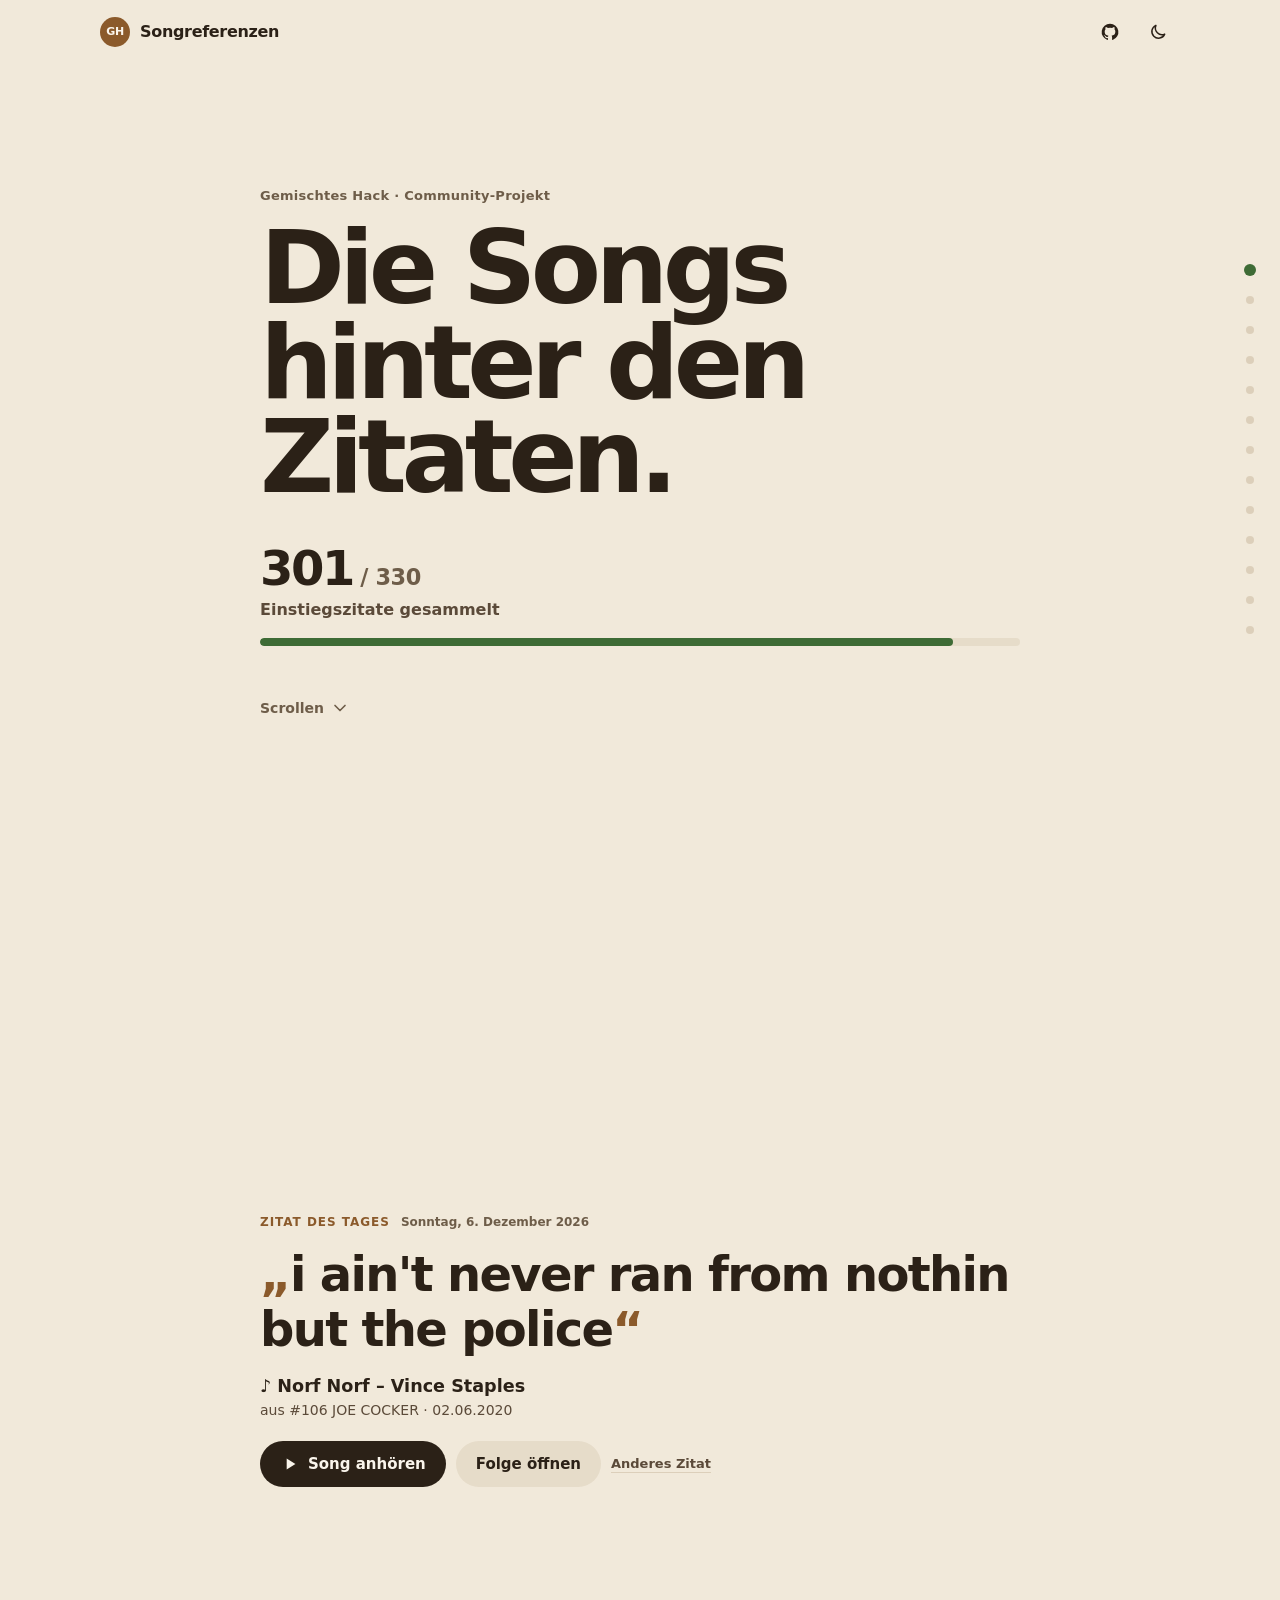
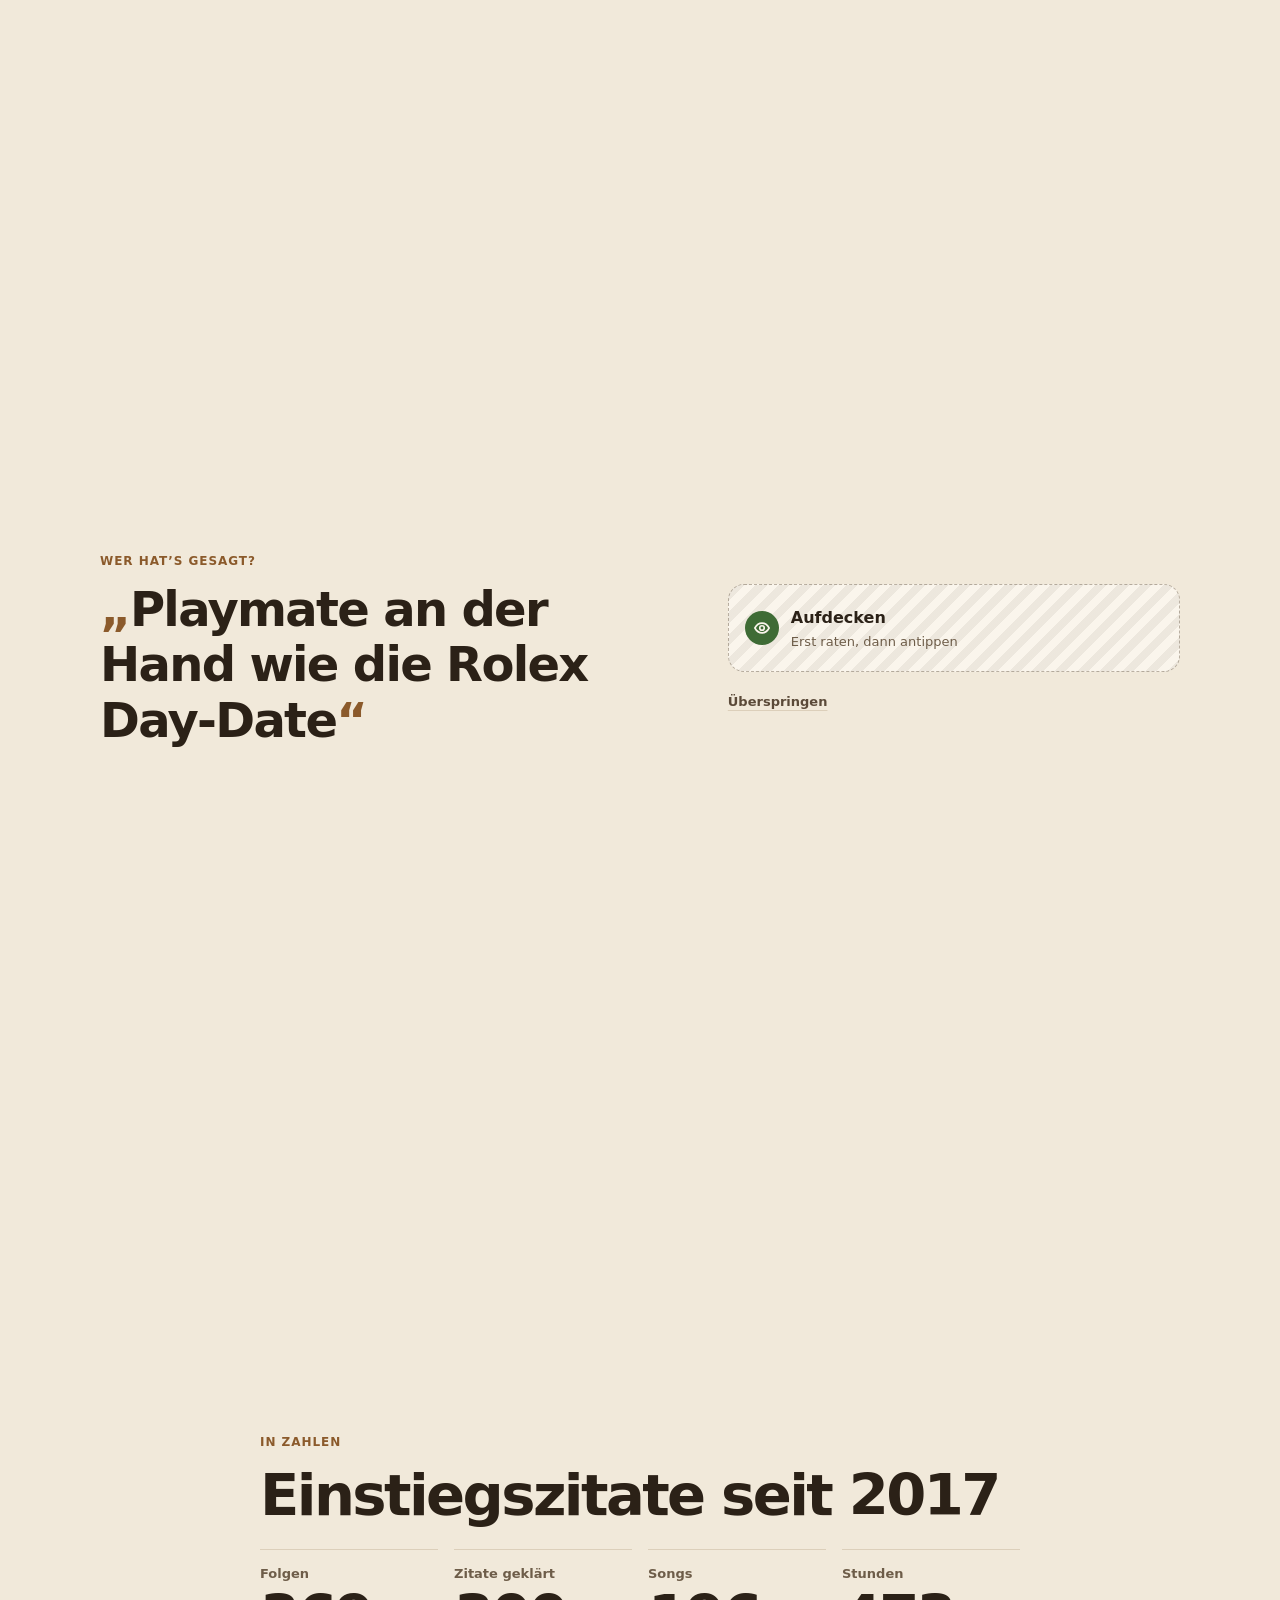
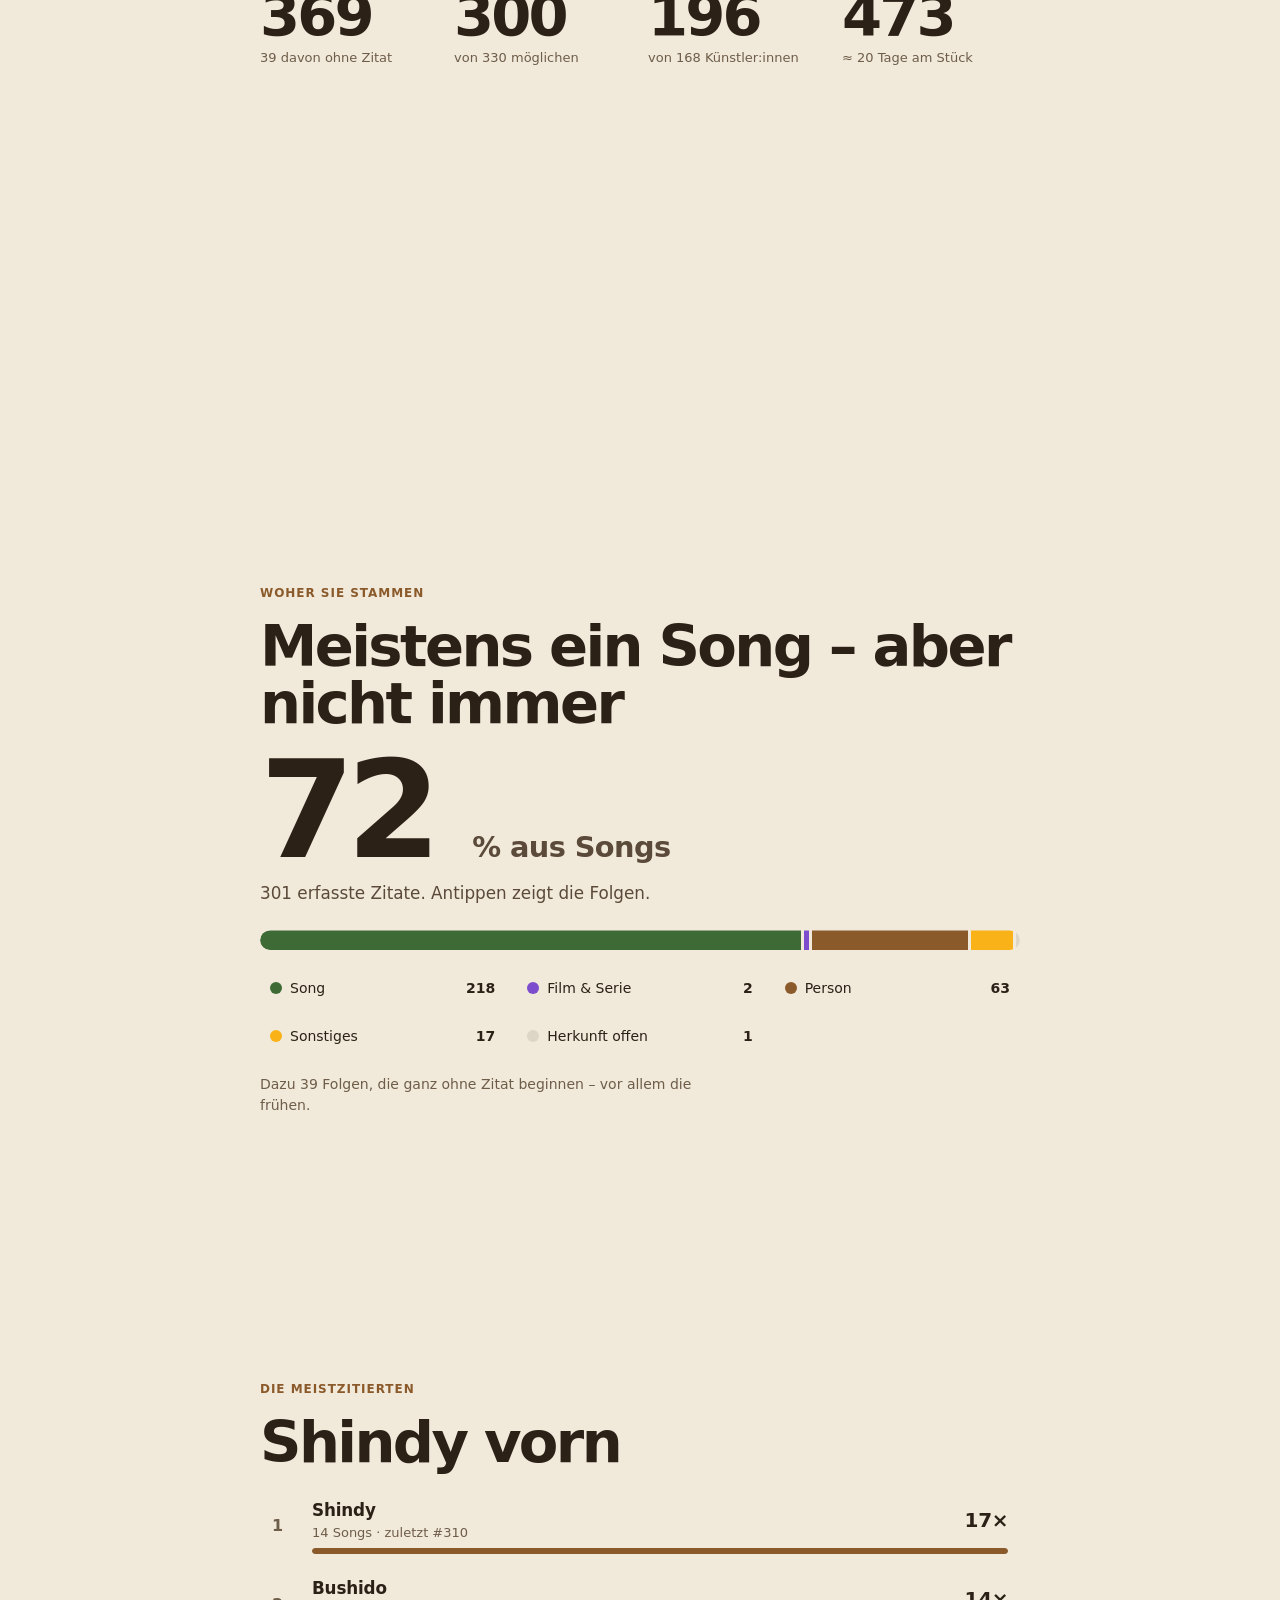
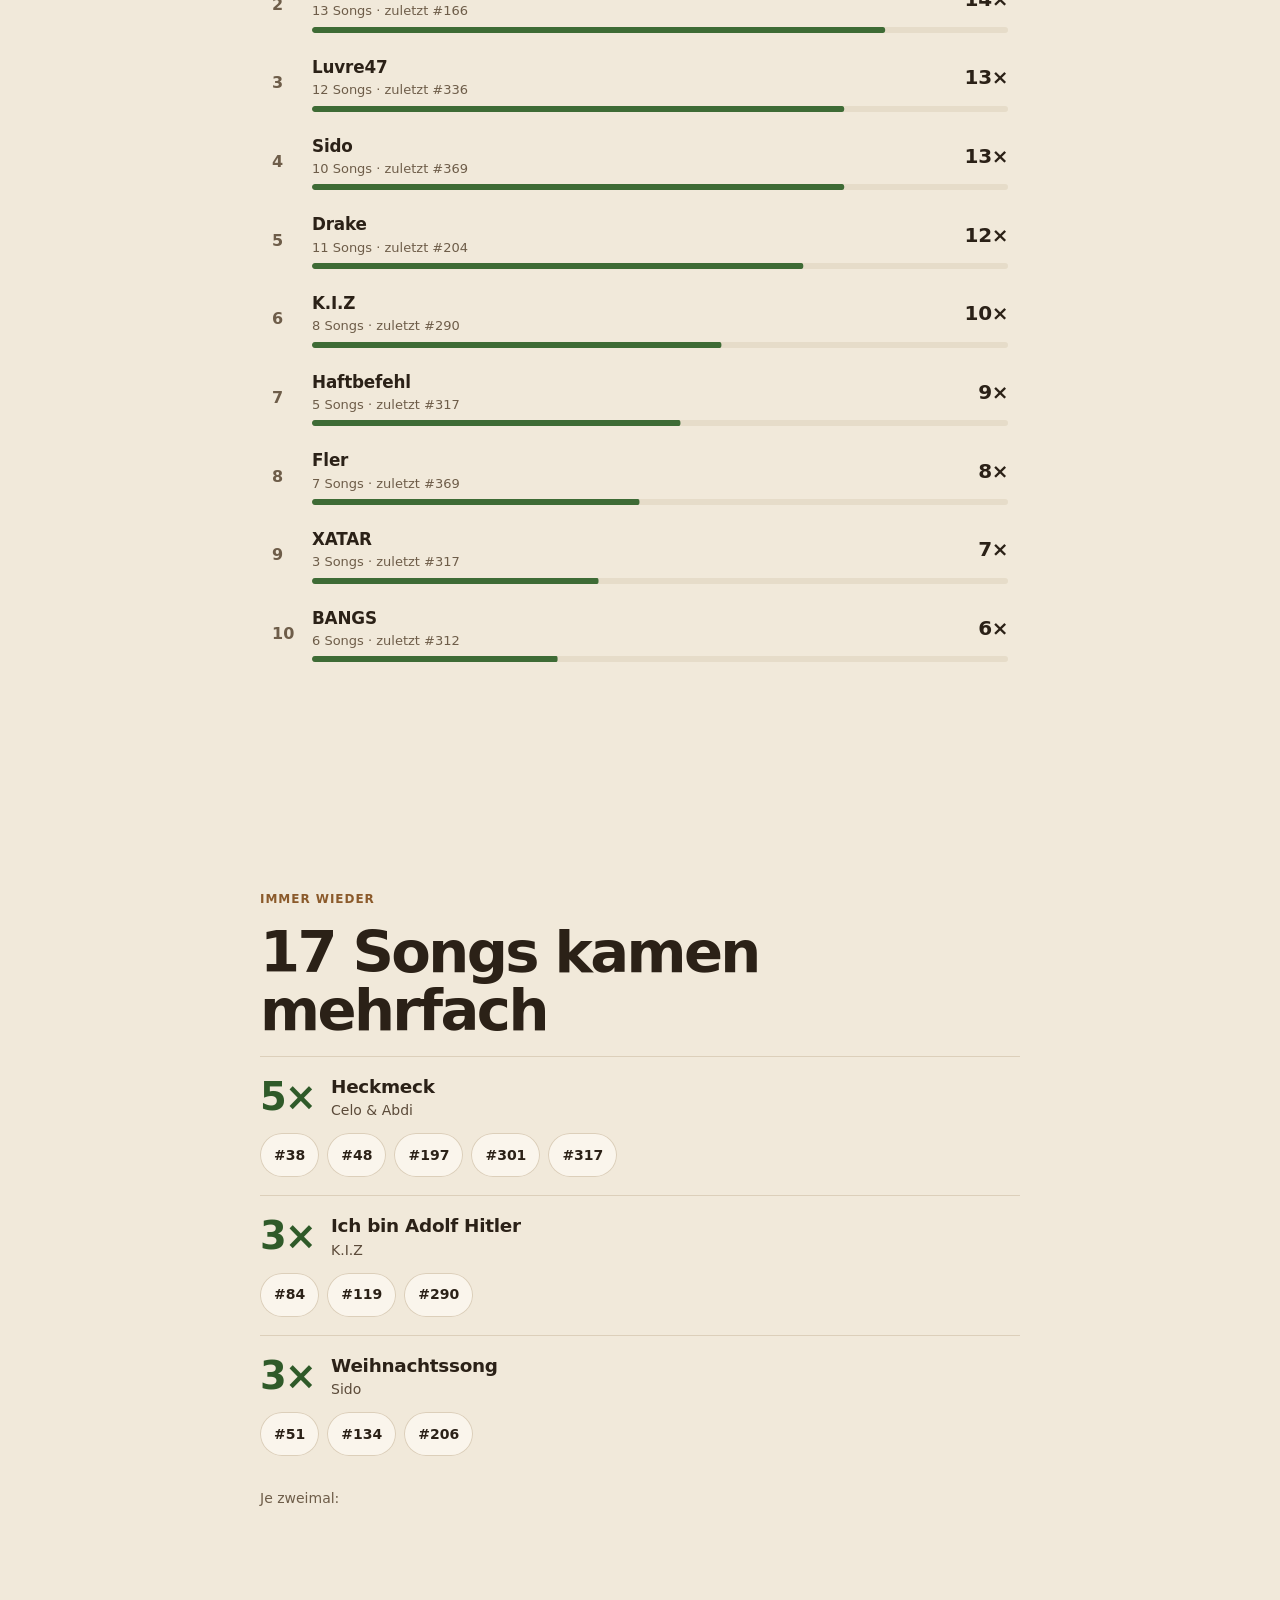
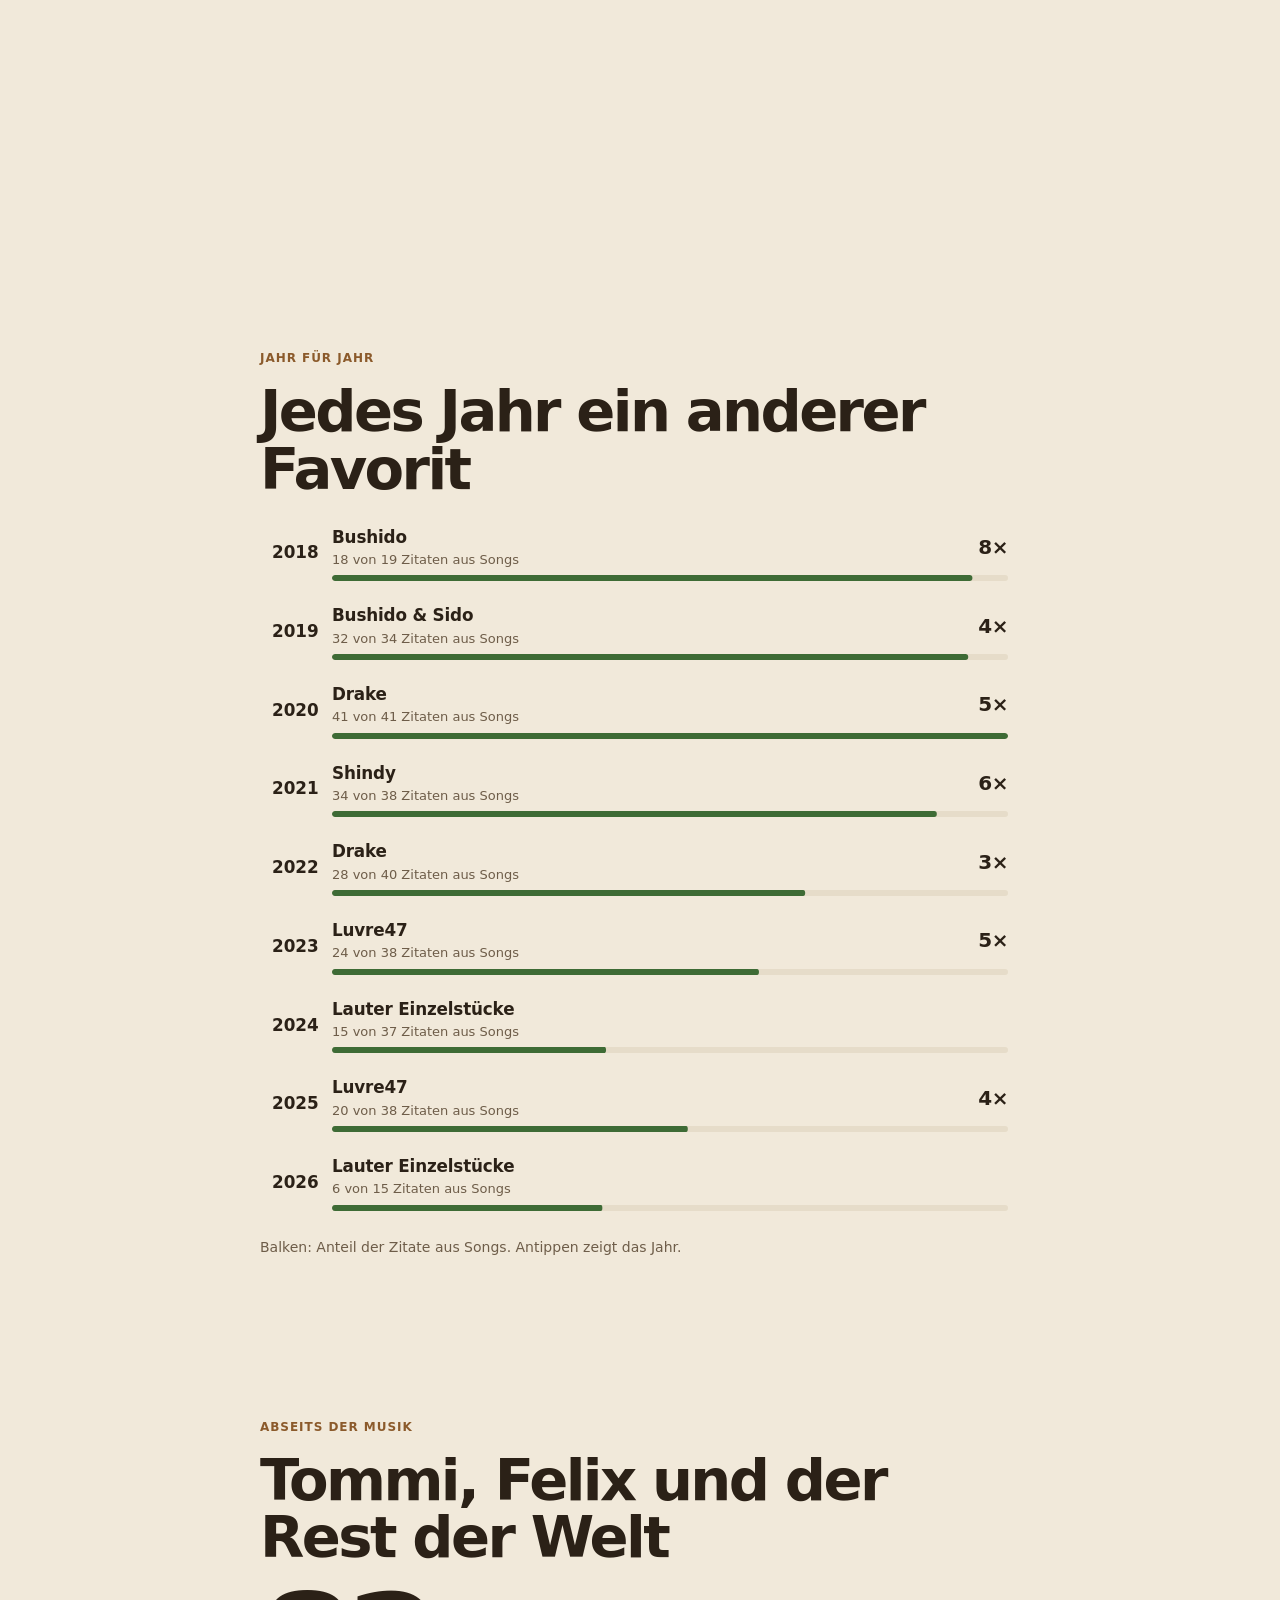
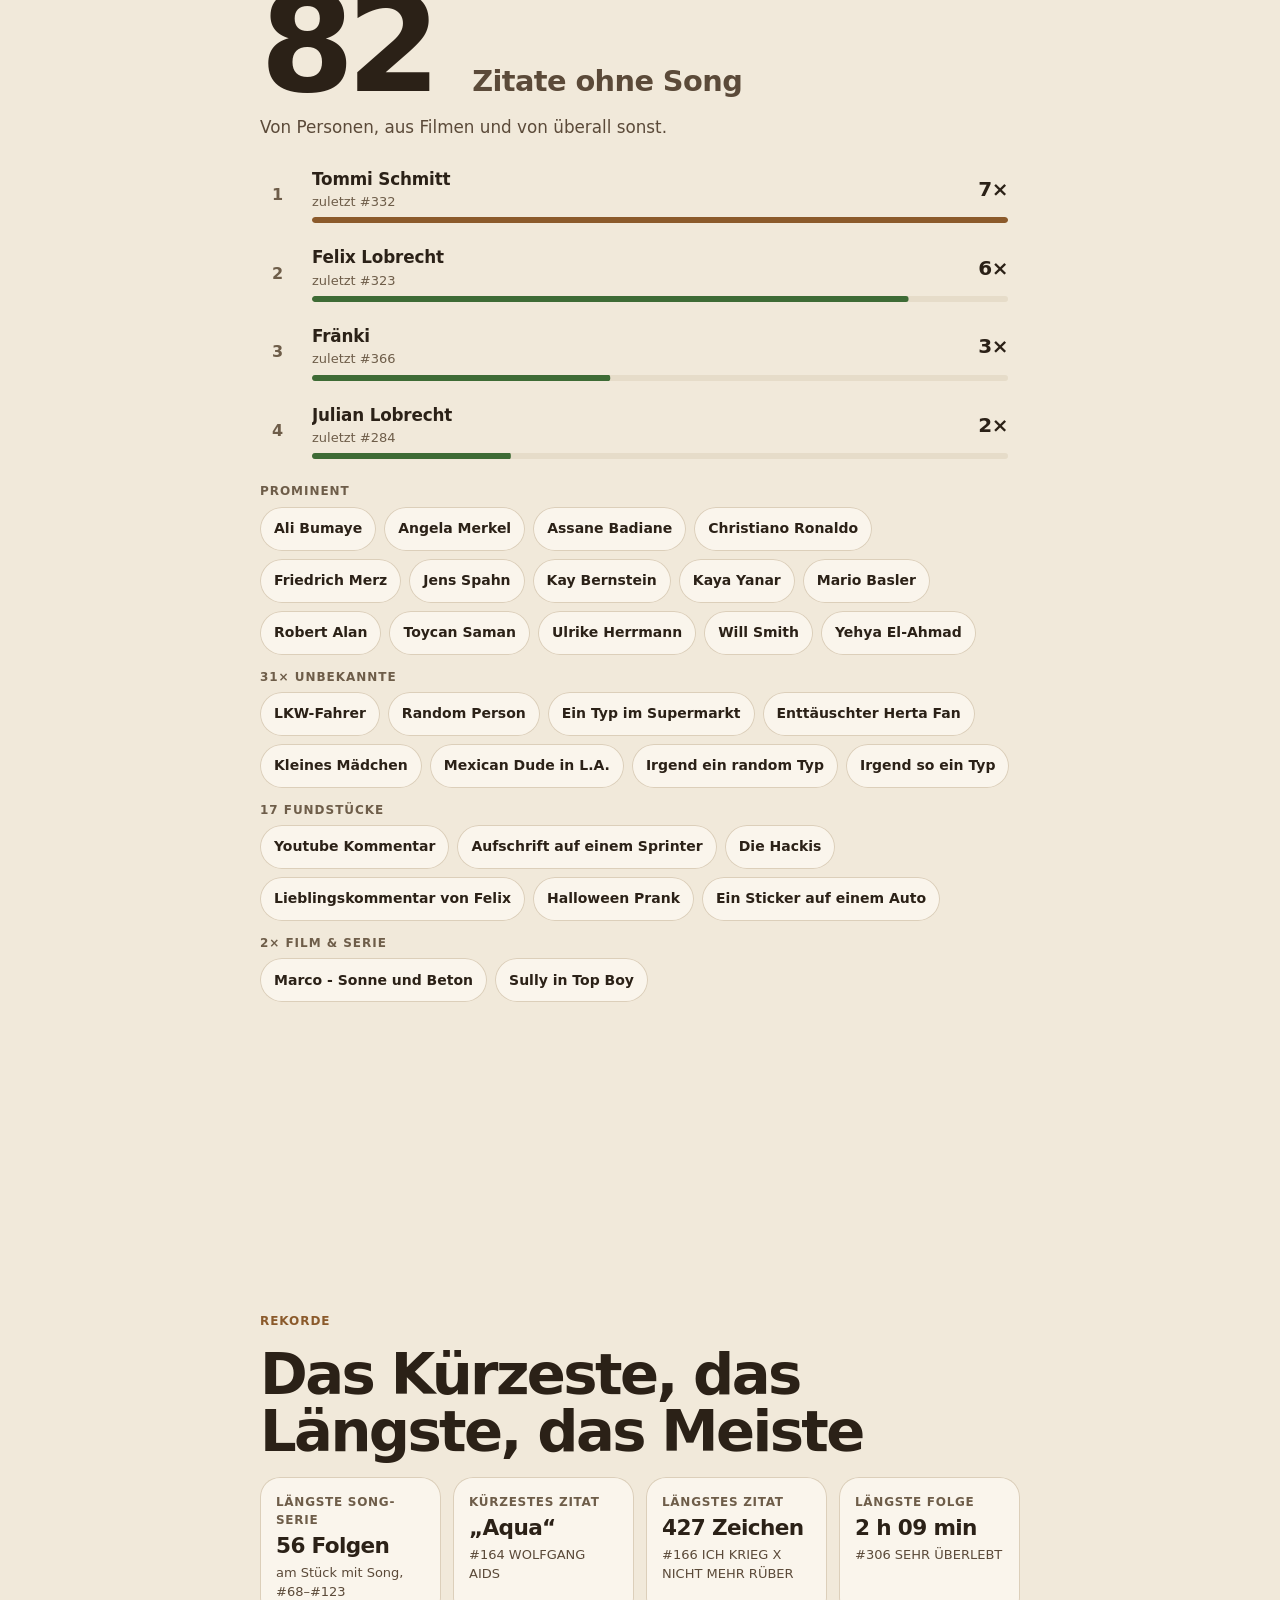
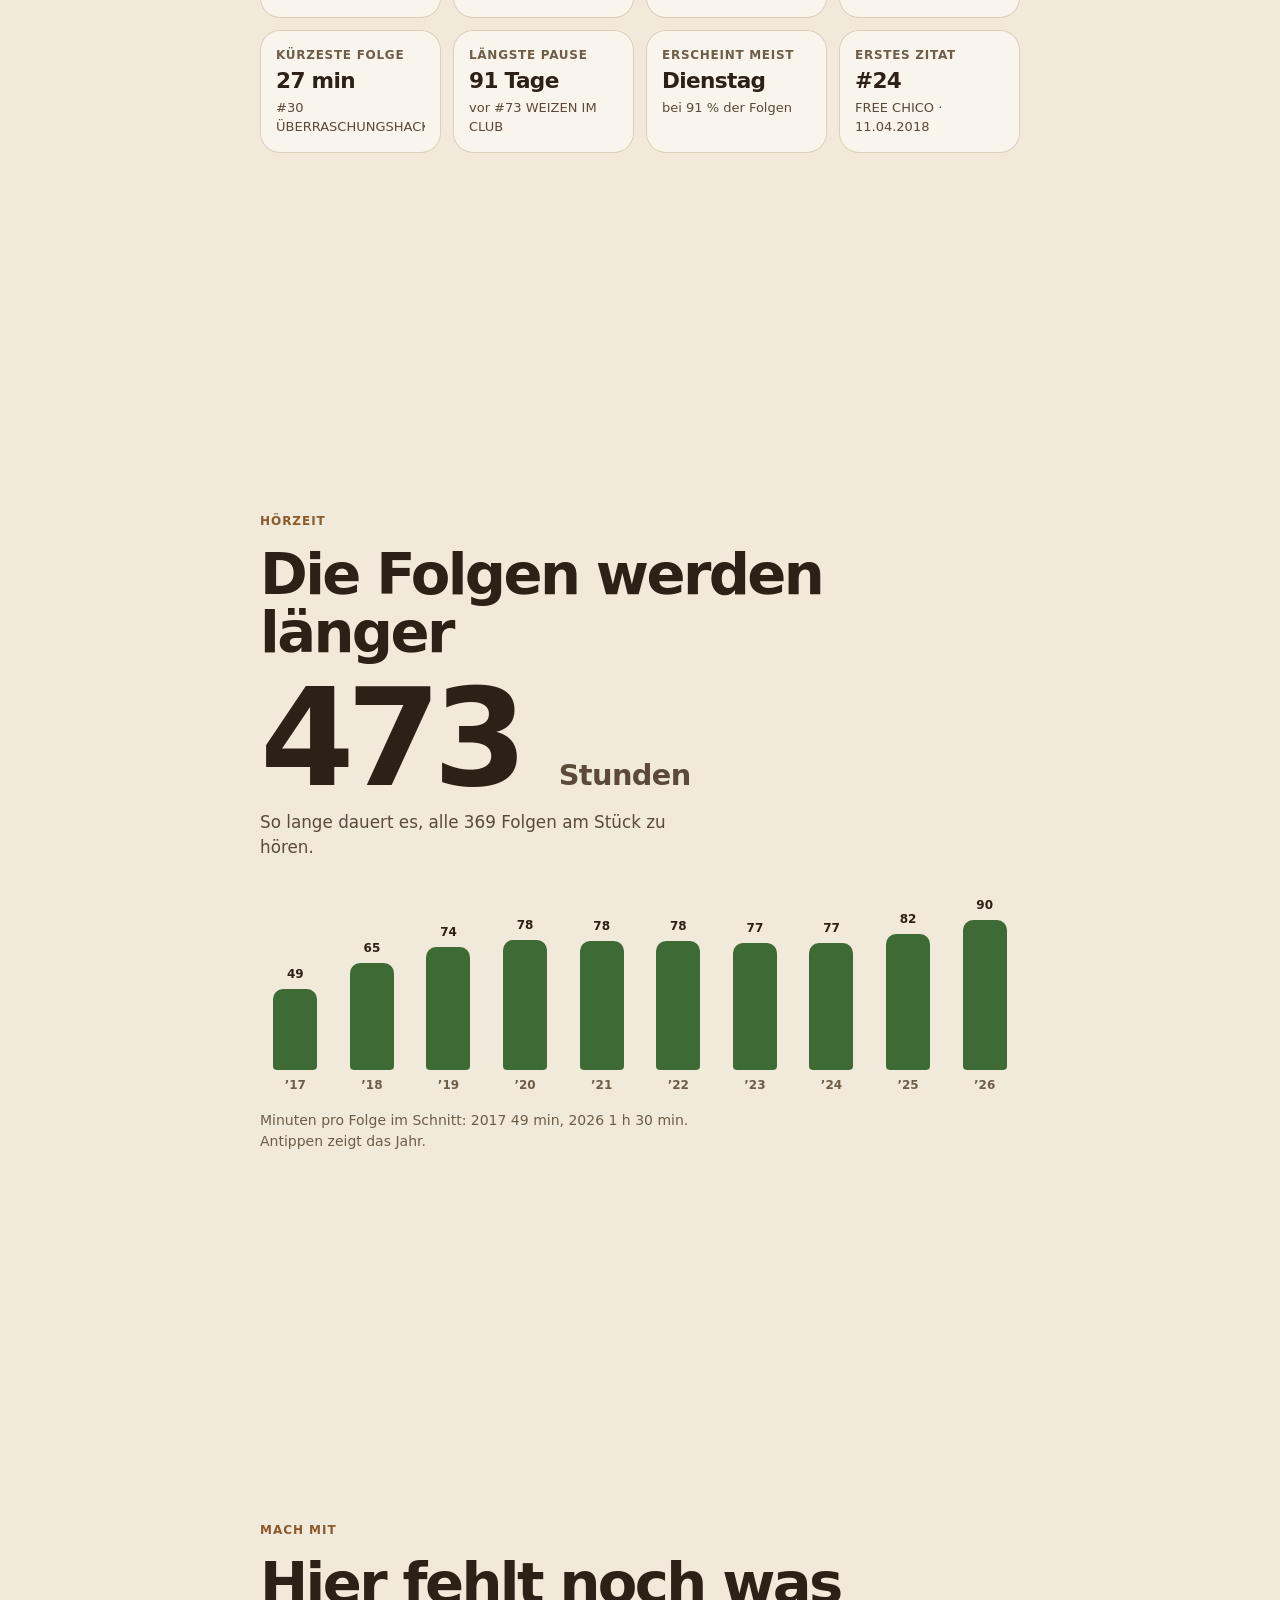
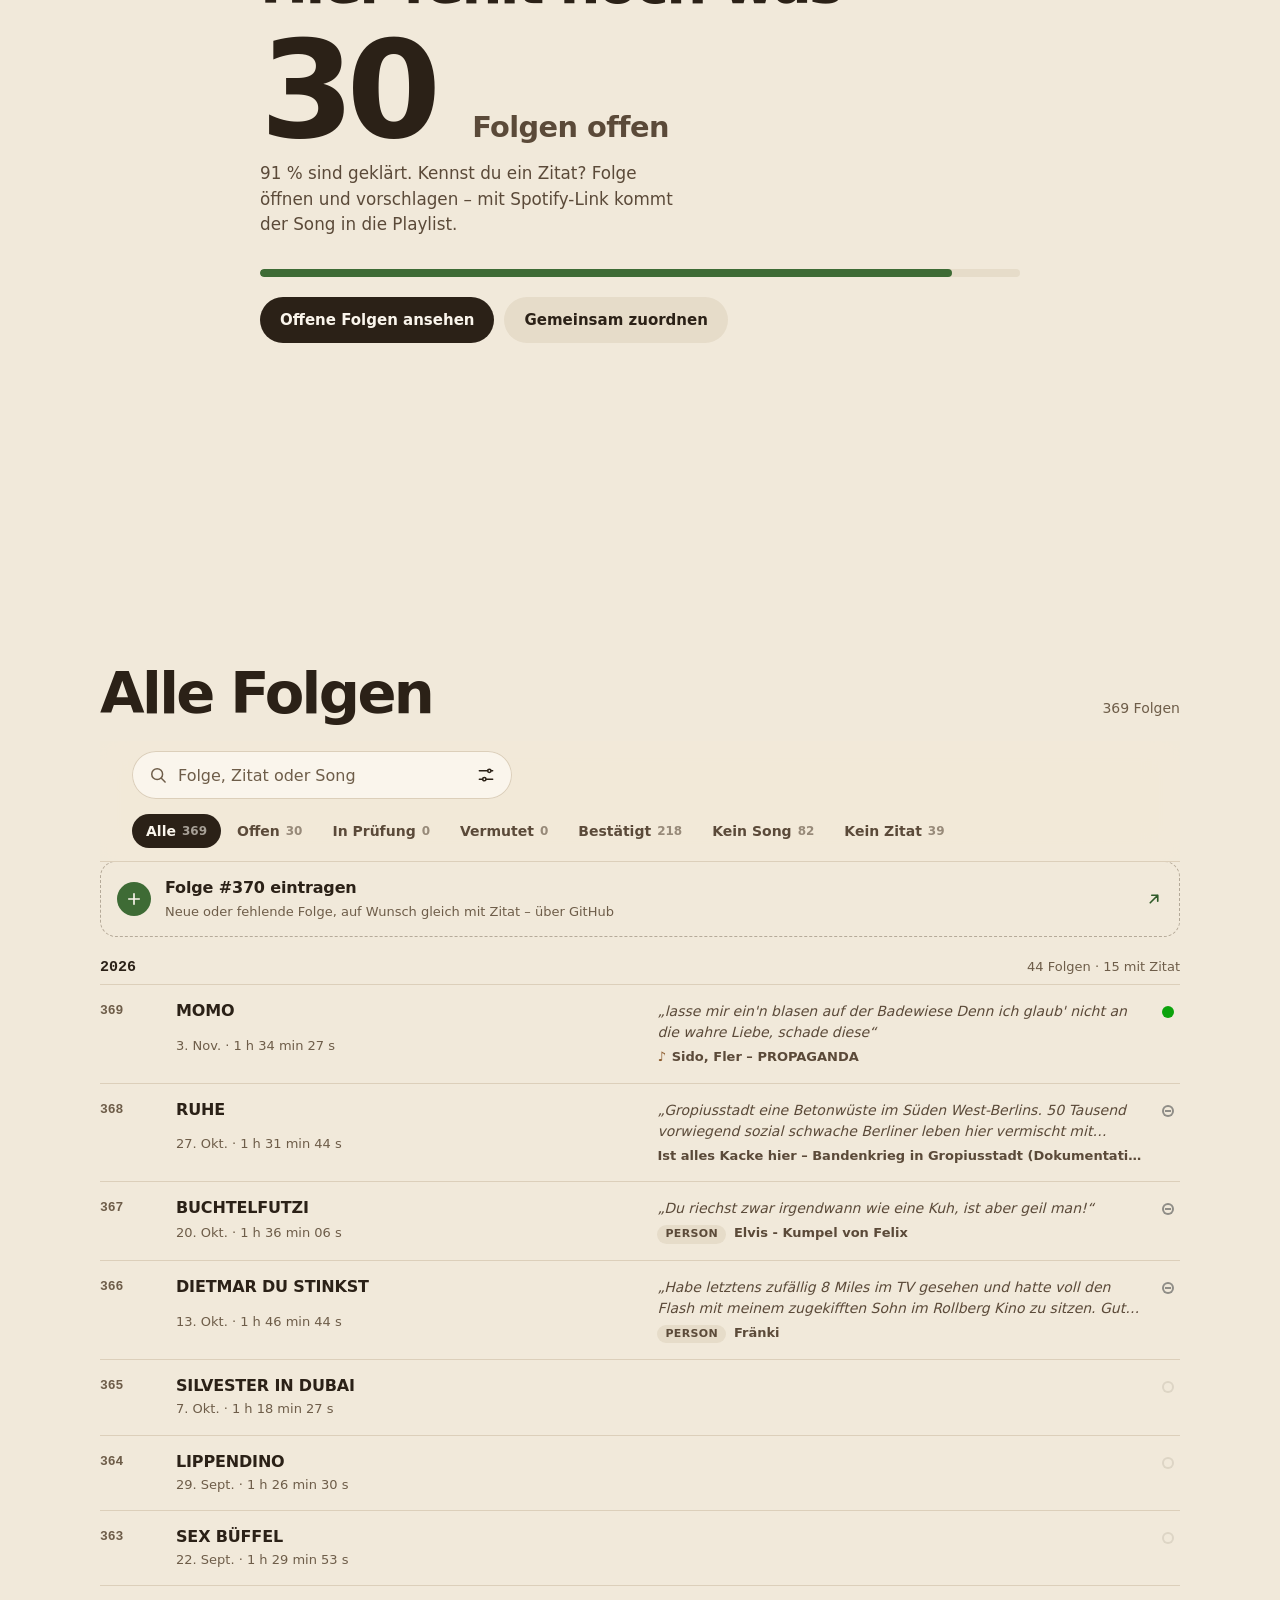
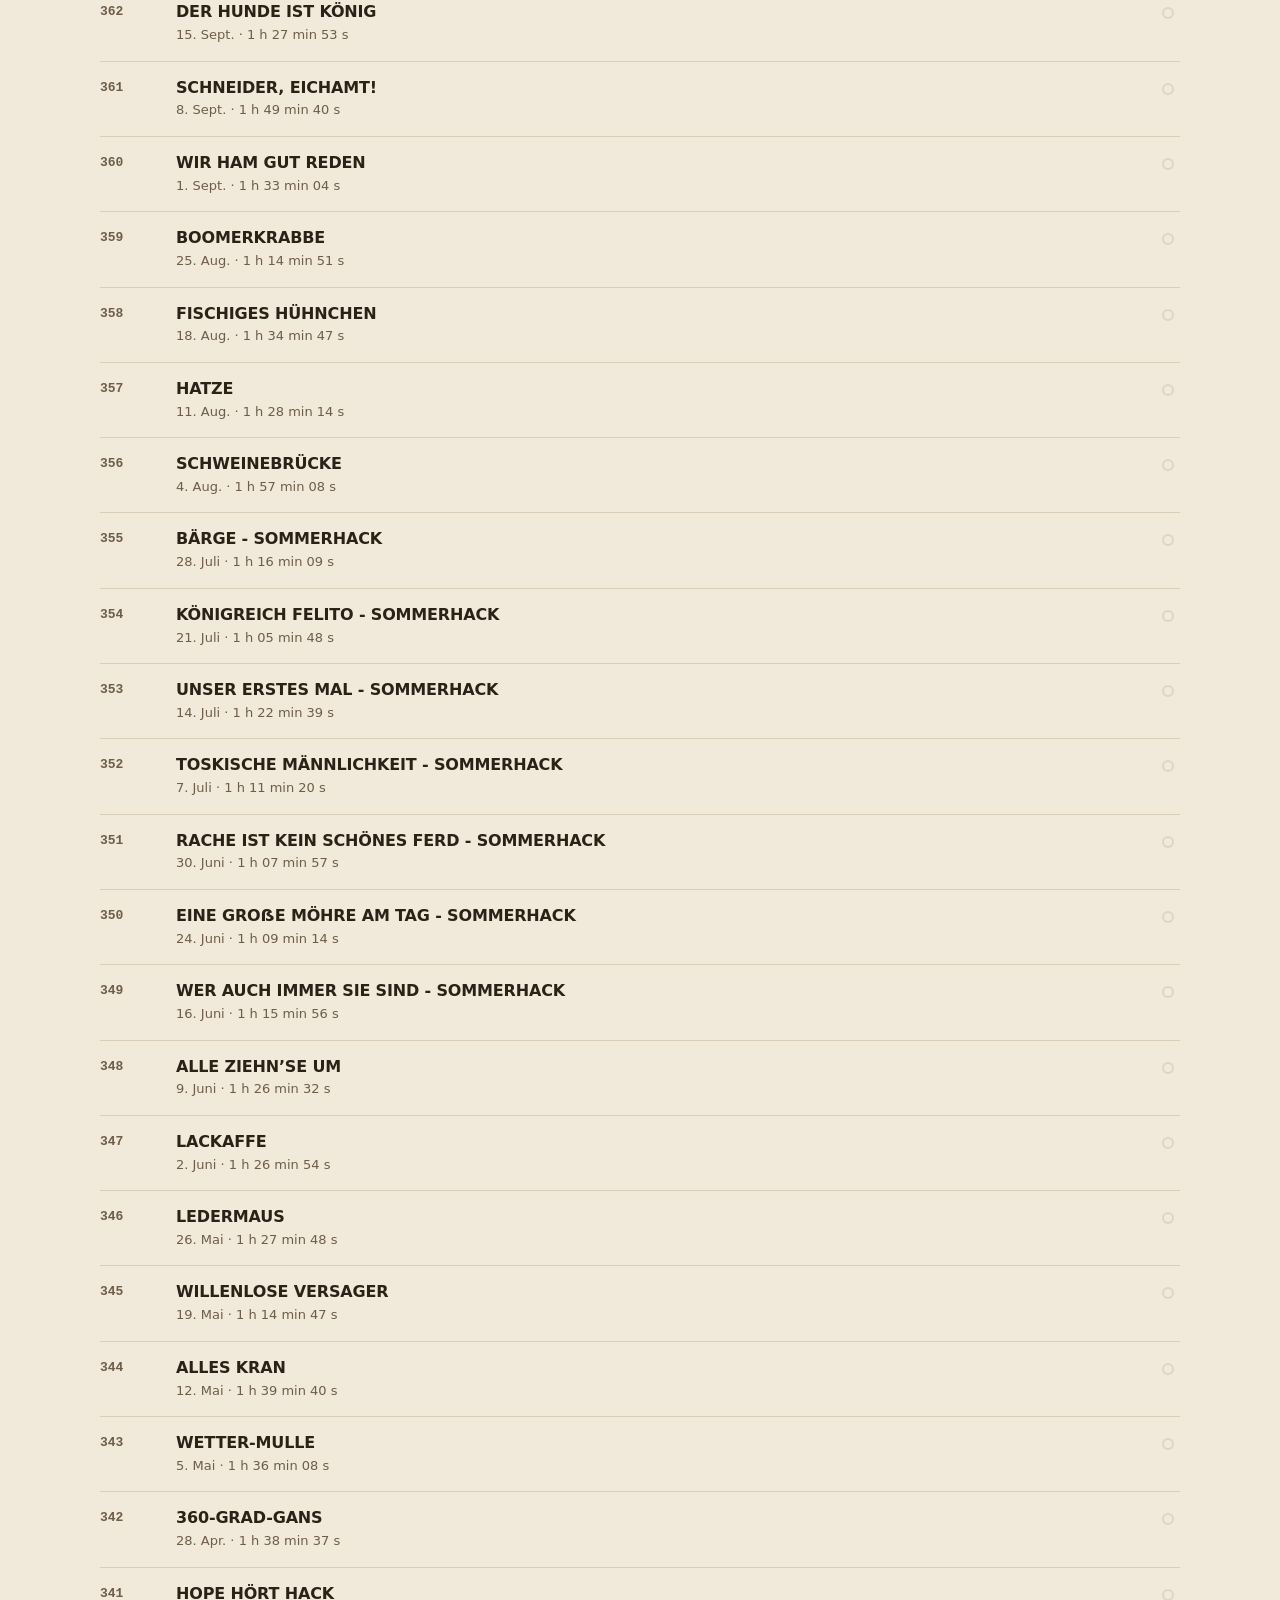
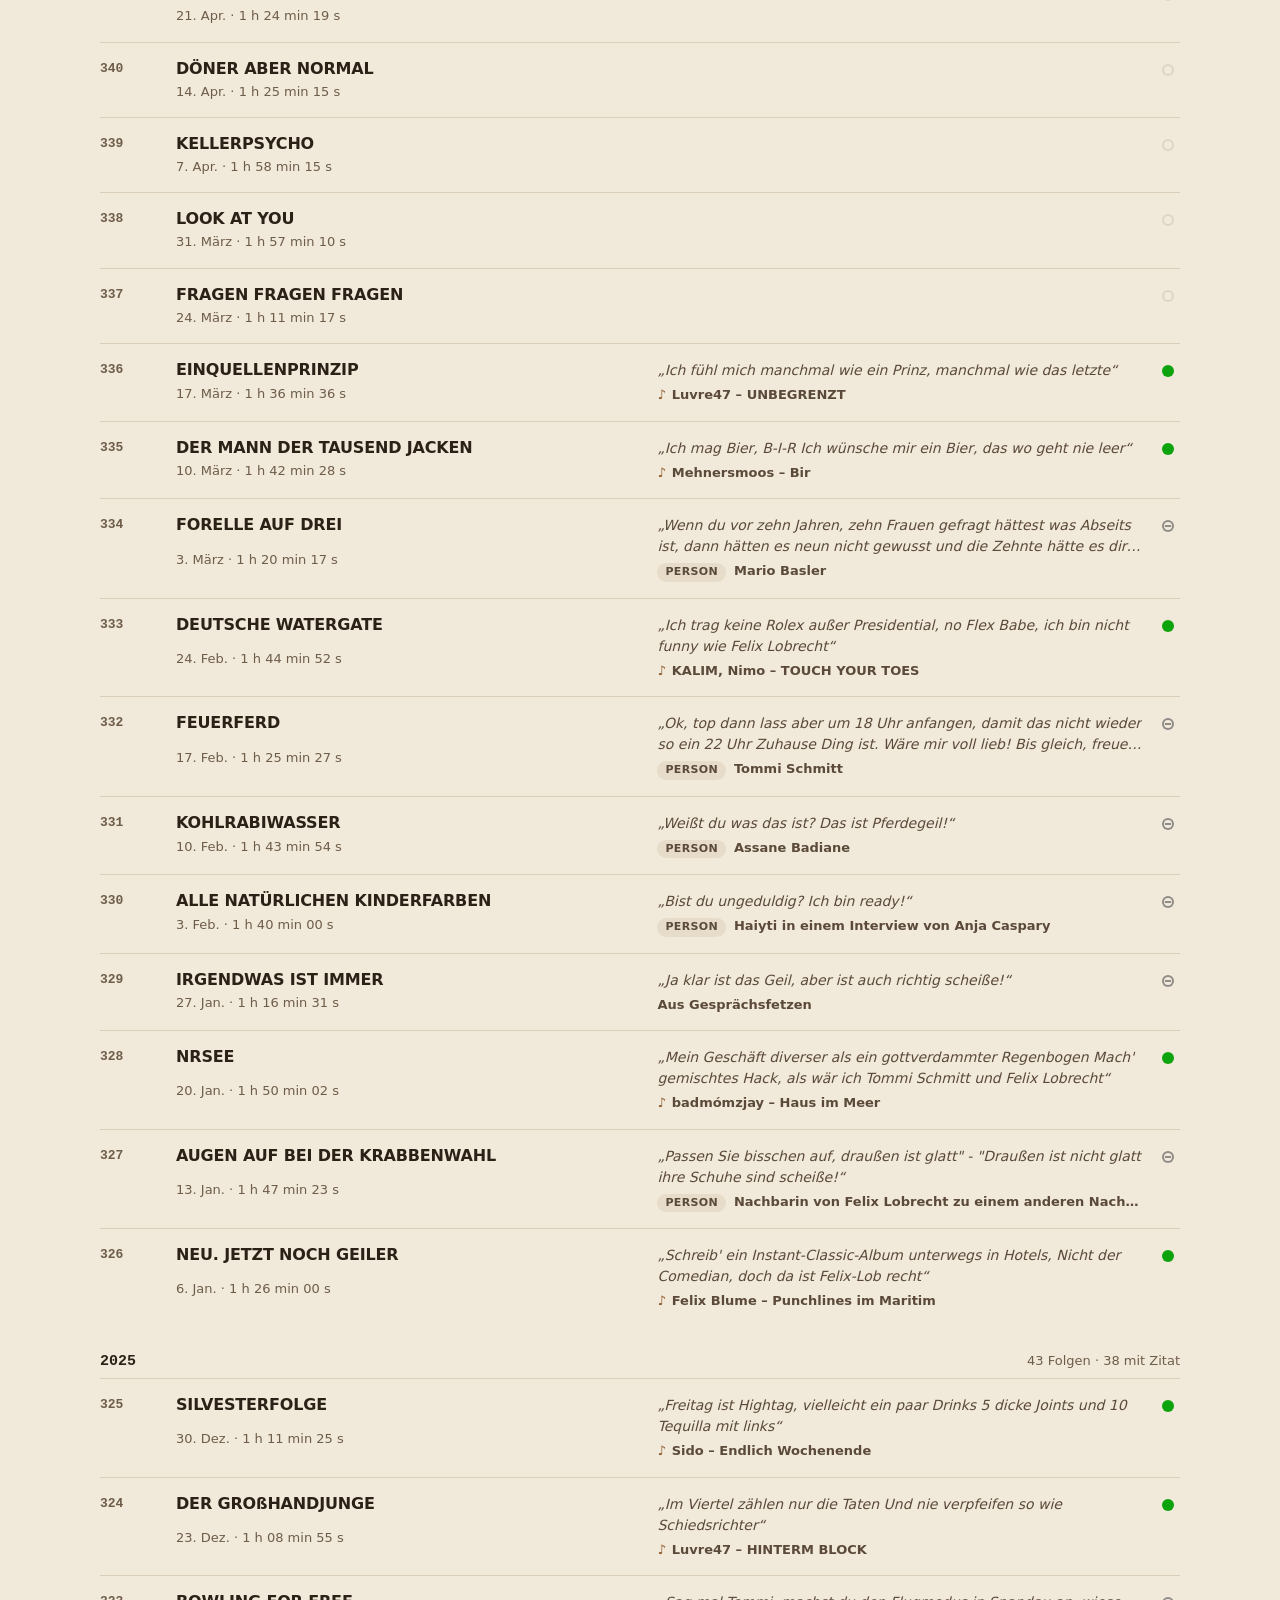
==== commit c3f4b341: "Onepager mit Scroll-Animation und neuen Statistiken" ====
--- a/site/index.html
+++ b/site/index.html
@@ -28,66 +28,82 @@
   <body>
     <a class="skip-link" href="#liste">Zur Folgenliste</a>
 
-    <header class="masthead">
-      <a class="logo" href="./" aria-label="Songreferenzen zu Gemischtes Hack, Startseite">
-        <span class="logo-mark" aria-hidden="true">GH</span>
-        <span class="logo-text">Songreferenzen</span>
-      </a>
-      <div class="masthead-actions">
-        <a class="icon-button" href="https://github.com/crorry-dev/GemischtesHack" aria-label="Projekt auf GitHub">
-          <svg viewBox="0 0 24 24" aria-hidden="true" class="filled"><path d="M12 2a10 10 0 0 0-3.16 19.49c.5.09.68-.22.68-.48v-1.7c-2.78.6-3.37-1.34-3.37-1.34-.45-1.16-1.11-1.47-1.11-1.47-.91-.62.07-.6.07-.6 1 .07 1.53 1.03 1.53 1.03.9 1.52 2.34 1.08 2.91.83.09-.65.35-1.08.63-1.33-2.22-.25-4.55-1.11-4.55-4.94 0-1.09.39-1.98 1.03-2.68-.1-.25-.45-1.27.1-2.65 0 0 .84-.27 2.75 1.02a9.56 9.56 0 0 1 5 0c1.91-1.29 2.75-1.02 2.75-1.02.55 1.38.2 2.4.1 2.65.64.7 1.03 1.59 1.03 2.68 0 3.84-2.34 4.68-4.57 4.93.36.31.68.92.68 1.85v2.75c0 .27.18.58.69.48A10 10 0 0 0 12 2Z"/></svg>
-        </a>
-        <button id="theme-toggle" class="icon-button" type="button" aria-pressed="false">
-          <svg class="icon-moon" viewBox="0 0 24 24" aria-hidden="true"><path d="M20 14.5A8 8 0 0 1 9.5 4a8 8 0 1 0 10.5 10.5Z"/></svg>
-          <svg class="icon-sun" viewBox="0 0 24 24" aria-hidden="true"><circle cx="12" cy="12" r="4"/><path d="M12 2.5v2M12 19.5v2M4.6 4.6l1.4 1.4M18 18l1.4 1.4M2.5 12h2M19.5 12h2M4.6 19.4 6 18M18 6l1.4-1.4"/></svg>
-          <span class="sr-only">Hell oder dunkel</span>
-        </button>
-      </div>
-    </header>
+    <div class="scroll-progress" aria-hidden="true"><span id="scroll-progress"></span></div>
+    <nav class="scene-nav" id="scene-nav" aria-label="Abschnitte"></nav>
 
     <main>
-      <section class="intro" aria-labelledby="page-title">
-        <p class="kicker reveal">Gemischtes Hack · Community-Projekt</p>
-        <h1 id="page-title" class="reveal">Die Songs hinter den Zitaten.</h1>
-        <p class="lede reveal">Jede Folge beginnt mit einem Zitat. Hier sammeln wir, woher es stammt – nachprüfbar und offen für alle.</p>
-        <div class="progress reveal">
-          <p class="progress-figure"><span id="found-count">0</span><span class="progress-total"> / <span id="total-count">–</span></span></p>
-          <p class="progress-label">Zitate zugeordnet</p>
-          <div class="progress-track" aria-hidden="true"><span id="progress-bar"></span></div>
-          <p class="intro-meta" id="intro-meta"></p>
+      <section class="scene hero" id="start" data-label="Start" aria-labelledby="page-title">
+        <header class="masthead">
+          <a class="logo" href="./" aria-label="Songreferenzen zu Gemischtes Hack, Startseite">
+            <span class="logo-mark" aria-hidden="true">GH</span>
+            <span class="logo-text">Songreferenzen</span>
+          </a>
+          <div class="masthead-actions">
+            <a class="icon-button" href="https://github.com/crorry-dev/GemischtesHack" aria-label="Projekt auf GitHub">
+              <svg viewBox="0 0 24 24" aria-hidden="true" class="filled"><path d="M12 2a10 10 0 0 0-3.16 19.49c.5.09.68-.22.68-.48v-1.7c-2.78.6-3.37-1.34-3.37-1.34-.45-1.16-1.11-1.47-1.11-1.47-.91-.62.07-.6.07-.6 1 .07 1.53 1.03 1.53 1.03.9 1.52 2.34 1.08 2.91.83.09-.65.35-1.08.63-1.33-2.22-.25-4.55-1.11-4.55-4.94 0-1.09.39-1.98 1.03-2.68-.1-.25-.45-1.27.1-2.65 0 0 .84-.27 2.75 1.02a9.56 9.56 0 0 1 5 0c1.91-1.29 2.75-1.02 2.75-1.02.55 1.38.2 2.4.1 2.65.64.7 1.03 1.59 1.03 2.68 0 3.84-2.34 4.68-4.57 4.93.36.31.68.92.68 1.85v2.75c0 .27.18.58.69.48A10 10 0 0 0 12 2Z"/></svg>
+            </a>
+            <button id="theme-toggle" class="icon-button" type="button" aria-pressed="false">
+              <svg class="icon-moon" viewBox="0 0 24 24" aria-hidden="true"><path d="M20 14.5A8 8 0 0 1 9.5 4a8 8 0 1 0 10.5 10.5Z"/></svg>
+              <svg class="icon-sun" viewBox="0 0 24 24" aria-hidden="true"><circle cx="12" cy="12" r="4"/><path d="M12 2.5v2M12 19.5v2M4.6 4.6l1.4 1.4M18 18l1.4 1.4M2.5 12h2M19.5 12h2M4.6 19.4 6 18M18 6l1.4-1.4"/></svg>
+              <span class="sr-only">Hell oder dunkel</span>
+            </button>
+          </div>
+        </header>
+        <div class="scene-inner">
+          <p class="kicker step">Gemischtes Hack · Community-Projekt</p>
+          <h1 id="page-title" class="step">Die Songs hinter den Zitaten.</h1>
+          <div class="progress step">
+            <p class="progress-figure"><span id="found-count">0</span><span class="progress-total"> / <span id="total-count">–</span></span></p>
+            <p class="progress-label">Einstiegszitate gesammelt</p>
+            <div class="progress-track" aria-hidden="true"><span id="progress-bar"></span></div>
+          </div>
+          <a class="scroll-cue step" href="#heute">
+            <span>Scrollen</span>
+            <svg viewBox="0 0 24 24" aria-hidden="true"><path d="m6 9 6 6 6-6"/></svg>
+          </a>
         </div>
       </section>
 
-      <section class="spotlight" id="spotlight" aria-label="Zitat des Tages, Playlist und Quiz" hidden>
-        <article class="feature today reveal" id="today" aria-labelledby="today-label" hidden>
-          <p class="feature-kicker"><span id="today-label">Zitat des Tages</span> <span class="feature-date" id="today-date"></span></p>
-          <blockquote class="today-quote" id="today-quote"></blockquote>
-          <p class="today-source" id="today-source"></p>
-          <p class="today-episode" id="today-episode"></p>
-          <div class="feature-actions">
+      <p id="load-error" class="notice" role="alert" hidden></p>
+
+      <section class="scene" id="heute" data-label="Zitat des Tages" aria-labelledby="today-label" hidden>
+        <article class="scene-inner today" id="today">
+          <p class="feature-kicker step"><span id="today-label">Zitat des Tages</span> <span class="feature-date" id="today-date"></span></p>
+          <blockquote class="today-quote step" id="today-quote"></blockquote>
+          <div class="step">
+            <p class="today-source" id="today-source"></p>
+            <p class="today-episode" id="today-episode"></p>
+          </div>
+          <div class="feature-actions step">
             <button class="button" type="button" id="today-play"><svg viewBox="0 0 24 24" aria-hidden="true" class="filled"><path d="M8 5.5v13l10.5-6.5z"/></svg> Song anhören</button>
             <button class="button button-quiet" type="button" id="today-open">Folge öffnen</button>
             <button class="text-button" type="button" id="today-next">Anderes Zitat</button>
           </div>
           <div class="embed-slot" id="today-embed"></div>
         </article>
-        <article class="feature playlist-card reveal" id="playlist-card" aria-labelledby="playlist-title" hidden>
-          <p class="feature-kicker">Die Playlist</p>
-          <h2 class="feature-title" id="playlist-title">Alle Songs aus den Zitaten</h2>
-          <p class="feature-meta" id="playlist-meta"></p>
-          <div class="feature-actions">
+      </section>
+
+      <section class="scene" id="playlist" data-label="Playlist" aria-labelledby="playlist-title" hidden>
+        <article class="scene-inner playlist-card" id="playlist-card">
+          <p class="feature-kicker step">Die Playlist</p>
+          <h2 class="big-figure step" id="playlist-title"><span id="playlist-count">0</span> <small>Songs</small></h2>
+          <p class="scene-lede step" id="playlist-meta">Alle bestätigten Songs aus den Zitaten, die neueste Folge oben.</p>
+          <div class="feature-actions step">
             <button class="button" type="button" id="playlist-play"><svg viewBox="0 0 24 24" aria-hidden="true" class="filled"><path d="M8 5.5v13l10.5-6.5z"/></svg> Hier anhören</button>
             <a class="button button-quiet" id="playlist-link" target="_blank" rel="noopener noreferrer">Auf Spotify folgen</a>
           </div>
           <div class="embed-slot" id="playlist-embed"></div>
-          <p class="fine">Die Player laden erst nach dem Klick und übertragen dann Daten an Spotify.</p>
+          <p class="fine step">Player laden erst nach dem Klick und übertragen dann Daten an Spotify.</p>
         </article>
-        <article class="feature quiz reveal" id="quiz" aria-labelledby="quiz-label" hidden>
-          <div class="quiz-question">
+      </section>
+
+      <section class="scene" id="raten" data-label="Quiz" aria-labelledby="quiz-label" hidden>
+        <article class="scene-inner quiz" id="quiz">
+          <div class="quiz-question step">
             <p class="feature-kicker"><span id="quiz-label">Wer hat’s gesagt?</span> <span class="feature-date" id="quiz-score" aria-live="polite"></span></p>
             <blockquote class="quiz-quote" id="quiz-quote"></blockquote>
           </div>
-          <div class="quiz-side">
+          <div class="quiz-side step">
             <div class="quiz-slot">
               <p class="quiz-answer" id="quiz-answer" aria-live="polite"></p>
               <button class="quiz-cover" type="button" id="quiz-cover" aria-describedby="quiz-quote">
@@ -104,143 +120,59 @@
         </article>
       </section>
 
-      <p id="load-error" class="notice" role="alert" hidden></p>
-
-      <div class="toolbar" id="toolbar">
-        <div class="toolbar-inner">
-          <div class="search">
-            <svg viewBox="0 0 24 24" aria-hidden="true"><circle cx="11" cy="11" r="6.5"/><path d="m16 16 4.5 4.5"/></svg>
-            <label class="sr-only" for="search">Folgen durchsuchen</label>
-            <input id="search" type="search" placeholder="Folge, Zitat oder Song" autocomplete="off" spellcheck="false" enterkeyhint="search">
-            <button id="filter-button" class="filter-button" type="button" aria-haspopup="dialog" aria-controls="filter-sheet">
-              <svg viewBox="0 0 24 24" aria-hidden="true"><path d="M4 7h10M18 7h2M4 17h4M12 17h8"/><circle cx="16" cy="7" r="2"/><circle cx="10" cy="17" r="2"/></svg>
-              <span class="sr-only">Filter</span>
-              <span class="filter-badge" id="filter-badge" hidden></span>
-            </button>
-          </div>
-          <div class="tabs" id="status-tabs" role="radiogroup" aria-label="Prüfstatus">
-            <span class="tab-indicator" aria-hidden="true"></span>
-            <button type="button" role="radio" aria-checked="true" data-status="">Alle <span class="tab-count"></span></button>
-            <button type="button" role="radio" aria-checked="false" data-status="offen">Offen <span class="tab-count"></span></button>
-            <button type="button" role="radio" aria-checked="false" data-status="in Prüfung">In Prüfung <span class="tab-count"></span></button>
-            <button type="button" role="radio" aria-checked="false" data-status="vermutet">Vermutet <span class="tab-count"></span></button>
-            <button type="button" role="radio" aria-checked="false" data-status="bestätigt">Bestätigt <span class="tab-count"></span></button>
-            <button type="button" role="radio" aria-checked="false" data-status="kein Song">Kein Song <span class="tab-count"></span></button>
-            <button type="button" role="radio" aria-checked="false" data-status="kein Zitat">Kein Zitat <span class="tab-count"></span></button>
+      <div id="insights"></div>
+
+      <section class="list-section" id="liste" data-label="Alle Folgen" aria-labelledby="list-title">
+        <header class="section-head">
+          <h2 id="list-title">Alle Folgen</h2>
+          <p class="section-note" id="result-count" aria-live="polite"></p>
+        </header>
+        <div class="toolbar" id="toolbar">
+          <div class="toolbar-inner">
+            <div class="search">
+              <svg viewBox="0 0 24 24" aria-hidden="true"><circle cx="11" cy="11" r="6.5"/><path d="m16 16 4.5 4.5"/></svg>
+              <label class="sr-only" for="search">Folgen durchsuchen</label>
+              <input id="search" type="search" placeholder="Folge, Zitat oder Song" autocomplete="off" spellcheck="false" enterkeyhint="search">
+              <button id="filter-button" class="filter-button" type="button" aria-haspopup="dialog" aria-controls="filter-sheet">
+                <svg viewBox="0 0 24 24" aria-hidden="true"><path d="M4 7h10M18 7h2M4 17h4M12 17h8"/><circle cx="16" cy="7" r="2"/><circle cx="10" cy="17" r="2"/></svg>
+                <span class="sr-only">Filter</span>
+                <span class="filter-badge" id="filter-badge" hidden></span>
+              </button>
+            </div>
+            <div class="tabs" id="status-tabs" role="radiogroup" aria-label="Prüfstatus">
+              <span class="tab-indicator" aria-hidden="true"></span>
+              <button type="button" role="radio" aria-checked="true" data-status="">Alle <span class="tab-count"></span></button>
+              <button type="button" role="radio" aria-checked="false" data-status="offen">Offen <span class="tab-count"></span></button>
+              <button type="button" role="radio" aria-checked="false" data-status="in Prüfung">In Prüfung <span class="tab-count"></span></button>
+              <button type="button" role="radio" aria-checked="false" data-status="vermutet">Vermutet <span class="tab-count"></span></button>
+              <button type="button" role="radio" aria-checked="false" data-status="bestätigt">Bestätigt <span class="tab-count"></span></button>
+              <button type="button" role="radio" aria-checked="false" data-status="kein Song">Kein Song <span class="tab-count"></span></button>
+              <button type="button" role="radio" aria-checked="false" data-status="kein Zitat">Kein Zitat <span class="tab-count"></span></button>
+            </div>
           </div>
         </div>
-      </div>
-
-      <section class="overview" aria-labelledby="overview-title">
-        <header class="section-head reveal">
-          <h2 id="overview-title">Überblick</h2>
-          <p class="section-note" id="overview-note"></p>
-        </header>
-        <dl class="stats reveal" id="stats"></dl>
-
-        <figure class="panel reveal" id="timeline-panel">
-          <div class="panel-head">
-            <h3>Zeitstrahl</h3>
-            <button class="text-button" type="button" data-table-toggle="timeline" aria-pressed="false">Als Tabelle</button>
-          </div>
-          <ul class="legend" aria-label="Legende">
-            <li><span class="swatch is-offen"></span>Offen</li>
-            <li><span class="swatch is-in-pruefung"></span>In Prüfung</li>
-            <li><span class="swatch is-vermutet"></span>Vermutet</li>
-            <li><span class="swatch is-bestaetigt"></span>Bestätigt</li>
-            <li><span class="swatch is-kein-song"></span>Kein Song</li>
-            <li><span class="swatch is-kein-zitat"></span>Kein Zitat</li>
-          </ul>
-          <button class="readout" id="timeline-readout" type="button" disabled>Auf einen Punkt tippen oder über eine Reihe wischen, um die Folge zu sehen.</button>
-          <div class="timeline" id="timeline"></div>
-          <div class="panel-table" id="timeline-table" hidden></div>
-          <figcaption id="timeline-caption">Jeder Punkt ist eine Folge. Antippen zeigt sie oben, der Titel dort öffnet sie. Eine Jahreszahl zeigt nur dieses Jahr.</figcaption>
-        </figure>
-
-        <figure class="panel reveal" id="origins-panel" hidden>
-          <div class="panel-head"><h3>Woher die Zitate stammen</h3></div>
-          <div id="origins"></div>
-          <figcaption id="origins-caption"></figcaption>
-        </figure>
-
-        <details class="more reveal" id="more">
-          <summary>
-            <span>Mehr Statistiken</span>
-            <svg viewBox="0 0 24 24" aria-hidden="true"><path d="m6 9 6 6 6-6"/></svg>
-          </summary>
-          <div class="more-body">
-            <figure class="panel">
-              <div class="panel-head"><h3>Wie weit ist die Sammlung?</h3></div>
-              <ol class="coverage" id="coverage"></ol>
-              <figcaption>Anteil der Folgen mit mindestens einer bestätigten Zitat-Zuordnung. Folgen ohne Zitat zählen nicht zum Nenner. Jahreszahl antippen filtert; alle aktiven Filter gelten auch hier.</figcaption>
-            </figure>
-            <figure class="panel" id="listening-panel">
-              <div class="panel-head"><h3>Hörzeit pro Jahr</h3></div>
-              <div id="listening"></div>
-              <details class="listening-details">
-                <summary>Genaue Jahreswerte als Tabelle</summary>
-                <div class="panel-table" id="listening-table"></div>
-              </details>
-              <figcaption>Stunden aus erfassten Folgenlängen, auf ganze Stunden gerundet. Kein persönlicher Hörverlauf. Antippen filtert das Jahr.</figcaption>
-            </figure>
-            <dl class="facts" id="collection-health" aria-label="Sammelstand und Datenqualität"></dl>
-            <figure class="panel" id="duration-panel">
-              <div class="panel-head">
-                <h3>Länge der Folgen</h3>
-                <button class="text-button" type="button" data-table-toggle="durations" aria-pressed="false">Als Tabelle</button>
-              </div>
-              <button class="readout" id="duration-readout" type="button" disabled>Über die Linie fahren oder wischen, um einzelne Folgen zu sehen.</button>
-              <div class="chart" id="durations"></div>
-              <div class="panel-table" id="durations-table" hidden></div>
-              <figcaption>Linie: Schnitt der letzten zehn Folgen. Punkte: einzelne Folgen.</figcaption>
-            </figure>
-            <figure class="panel" id="artists-panel" hidden>
-              <div class="panel-head"><h3>Meistzitierte Interpret:innen</h3></div>
-              <div id="artists"></div>
-              <figcaption id="artists-caption"></figcaption>
-            </figure>
-            <figure class="panel" id="sources-panel" hidden>
-              <div class="panel-head"><h3>Meistzitiert außerhalb von Songs</h3></div>
-              <div id="sources"></div>
-              <figcaption>Filme, Personen und mehr. Antippen sucht danach.</figcaption>
-            </figure>
-            <dl class="facts" id="facts"></dl>
-          </div>
-        </details>
-      </section>
-
-      <section class="list-section" id="liste" aria-labelledby="list-title">
-        <header class="section-head">
-          <h2 id="list-title">Folgen</h2>
-          <p class="section-note" id="result-count" aria-live="polite"></p>
-        </header>
+        <p class="filter-note" id="filter-note" hidden></p>
         <a class="add-row" id="add-episode" href="https://github.com/crorry-dev/GemischtesHack/discussions/new?category=general" target="_blank" rel="noopener noreferrer">
           <span class="add-icon" aria-hidden="true"><svg viewBox="0 0 24 24"><path d="M12 5v14M5 12h14"/></svg></span>
           <span class="add-body">
             <span class="add-title">Folge eintragen</span>
-            <span class="add-meta">Neue oder fehlende Folge, auf Wunsch gleich mit Zitat – über GitHub</span>
+            <span class="add-meta">Neue oder fehlende Folge – über GitHub</span>
           </span>
           <svg class="add-arrow" viewBox="0 0 24 24" aria-hidden="true"><path d="M7 17 17 7M9 7h8v8"/></svg>
         </a>
         <div id="episode-list" class="episode-list"></div>
         <div id="list-end" class="list-end" aria-hidden="true"></div>
       </section>
-
-      <section class="callout reveal" aria-labelledby="callout-title">
-        <h2 id="callout-title">Du kennst ein Zitat?</h2>
-        <p>Öffne die Folge und schlag es direkt vor – wenn es ein Song ist, am besten mit Spotify-Link. Bestätigte Songs landen automatisch in unserer Playlist. Zitate aus Filmen oder von Personen sammeln wir genauso.</p>
-        <p>In GitHub Discussions ordnen wir die Zitate gemeinsam zu. Community-Kurator:innen geben geprüfte Vorschläge frei; veröffentlicht wird wöchentlich gesammelt oder manuell früher. „In Prüfung“ zeigt den Stand der letzten Veröffentlichung. Eine markierte Antwort oder Zustimmung allein gilt noch nicht als Bestätigung.</p>
-        <div class="callout-actions">
-          <a class="button" href="https://github.com/crorry-dev/GemischtesHack/discussions/new?category=q-a">Zitat gemeinsam zuordnen</a>
-          <a class="button button-quiet" id="episode-form" href="https://github.com/crorry-dev/GemischtesHack/discussions/new?category=general">Neue Folge eintragen</a>
-          <a class="button button-quiet" href="https://github.com/crorry-dev/GemischtesHack/discussions/categories/ideas">Ideen & Austausch</a>
-          <a class="button button-quiet" href="https://github.com/crorry-dev/GemischtesHack/contribute">Am Projekt mitarbeiten</a>
-        </div>
-      </section>
     </main>
 
     <footer class="footer">
-      <p>Ein unabhängiges Community-Projekt, keine offizielle Verbindung zum Podcast, zu Felix, Tommi oder Spotify. Folgendaten: Spotify.</p>
+      <p class="footer-links">
+        <a href="https://github.com/crorry-dev/GemischtesHack/discussions/new?category=q-a">Zitat zuordnen</a>
+        <a id="episode-form" href="https://github.com/crorry-dev/GemischtesHack/discussions/new?category=general">Neue Folge eintragen</a>
+        <a href="https://github.com/crorry-dev/GemischtesHack/discussions/categories/ideas">Ideen</a>
+        <a href="https://github.com/crorry-dev/GemischtesHack/contribute">Mitarbeiten</a>
+      </p>
+      <p>Unabhängiges Community-Projekt, keine offizielle Verbindung zum Podcast, zu Felix, Tommi oder Spotify. Folgendaten: Spotify.</p>
       <p>
         <a href="https://github.com/crorry-dev/GemischtesHack">GitHub</a>
         <span aria-hidden="true">·</span>
@@ -282,10 +214,6 @@
         <label class="switch-row">
           <span>Nur Folgen mit Zitat</span>
           <input id="only-quotes" class="switch" type="checkbox">
-        </label>
-        <label class="switch-row">
-          <span>Vermutete Songs mitzählen</span>
-          <input id="with-suspected" class="switch" type="checkbox">
         </label>
         <footer class="sheet-foot">
           <button class="button button-quiet" type="button" id="filter-reset">Zurücksetzen</button>
@@ -338,7 +266,6 @@
       </div>
     </dialog>
 
-    <div id="tooltip" class="tooltip" role="tooltip" hidden></div>
     <div id="toast" class="toast" role="status" aria-live="polite"></div>
   </body>
 </html>
--- a/site/assets/site.css
+++ b/site/assets/site.css
@@ -65,7 +65,6 @@
 }
 
 html {
-  scroll-padding-top: calc(var(--toolbar-h) + 12px);
   -webkit-text-size-adjust: 100%;
 }
 
@@ -147,28 +146,13 @@
 
 .masthead,
 main > section,
+.scene,
 .notice,
 .toolbar-inner,
 .footer {
   width: min(100% - 2 * var(--gutter), 1080px);
   margin-inline: auto;
 }
-
-/* Einblenden beim Scrollen */
-.js .reveal {
-  opacity: 0;
-  transform: translateY(16px);
-  transition: opacity 0.8s var(--ease-out), transform 0.8s var(--ease-out);
-}
-
-.js .reveal.is-visible {
-  opacity: 1;
-  transform: none;
-}
-
-.intro .reveal:nth-child(2) { transition-delay: 80ms; }
-.intro .reveal:nth-child(3) { transition-delay: 160ms; }
-.intro .reveal:nth-child(4) { transition-delay: 240ms; }
 
 /* --- Kopf ------------------------------------------------------------------ */
 
@@ -230,7 +214,6 @@
 .button svg,
 .search svg,
 .filter-button svg,
-.more summary svg,
 .suggest svg {
   width: 20px;
   height: 20px;
@@ -255,119 +238,6 @@
   display: block;
 }
 
-/* --- Einstieg -------------------------------------------------------------- */
-
-.intro {
-  padding: 36px 0 32px;
-}
-
-.kicker {
-  color: var(--text-3);
-  font-size: 13px;
-  font-weight: 600;
-  letter-spacing: 0.02em;
-}
-
-.intro h1 {
-  max-width: 11ch;
-  margin-top: 14px;
-  font-size: clamp(2.7rem, 12vw, 5.4rem);
-  font-weight: 800;
-  letter-spacing: -0.05em;
-  line-height: 0.94;
-}
-
-.lede {
-  max-width: 34ch;
-  margin-top: 18px;
-  color: var(--text-2);
-  font-size: 1.06rem;
-}
-
-.progress {
-  margin-top: 34px;
-}
-
-.progress-figure {
-  font-size: 3.4rem;
-  font-weight: 800;
-  letter-spacing: -0.05em;
-  line-height: 1;
-}
-
-.progress-total {
-  color: var(--text-3);
-  font-size: 1.4rem;
-  font-weight: 650;
-  letter-spacing: -0.02em;
-}
-
-.progress-label {
-  margin-top: 6px;
-  color: var(--text-2);
-  font-weight: 600;
-}
-
-.progress-track {
-  height: 6px;
-  margin-top: 16px;
-  overflow: hidden;
-  border-radius: 999px;
-  background: var(--surface-2);
-}
-
-.progress-track span {
-  display: block;
-  width: calc(var(--value, 0) * 100%);
-  min-width: 6px;
-  height: 100%;
-  border-radius: inherit;
-  background: var(--accent);
-  transition: width 1.4s var(--ease-out) 0.3s;
-}
-
-.intro-meta {
-  margin-top: 12px;
-  color: var(--text-3);
-  font-size: 14px;
-}
-
-/* --- Zitat des Tages, Playlist und Quiz ------------------------------------- */
-
-.spotlight {
-  display: grid;
-  gap: 14px;
-  padding-bottom: 32px;
-}
-
-.feature {
-  display: grid;
-  min-width: 0;
-  align-content: start;
-  gap: 12px;
-  padding: 22px 20px;
-  border-radius: 24px;
-  background: var(--surface);
-  box-shadow: inset 0 0 0 1px var(--line);
-}
-
-.today {
-  background:
-    radial-gradient(130% 120% at 0% 0%, color-mix(in srgb, var(--accent-2) 13%, transparent), transparent 62%),
-    var(--surface);
-}
-
-.today.is-changing,
-.quiz.is-changing {
-  animation: rise 0.5s var(--ease-out) both;
-}
-
-.playlist-card {
-  background:
-    radial-gradient(130% 120% at 100% 0%, color-mix(in srgb, var(--accent) 15%, transparent), transparent 62%),
-    var(--surface);
-}
-
 .feature-kicker {
   color: var(--accent-2);
   font-size: 12px;
@@ -410,16 +280,9 @@
   font-weight: 650;
 }
 
-.today-episode,
-.feature-meta {
+.today-episode {
   color: var(--text-2);
   font-size: 14px;
-}
-
-.feature-title {
-  font-size: clamp(1.4rem, 5vw, 1.75rem);
-  font-weight: 800;
-  letter-spacing: -0.035em;
 }
 
 .feature-actions {
@@ -430,15 +293,14 @@
   margin-top: 4px;
 }
 
-.feature .embed-slot iframe {
+.scene .embed-slot iframe {
   margin-top: 4px;
 }
 
 /* „Wer hat’s gesagt?“: Antwort und Abdeckung liegen übereinander, die Abdeckung wie ein Rubbellos oben */
-.quiz {
-  background:
-    radial-gradient(120% 130% at 100% 100%, color-mix(in srgb, var(--accent-2) 12%, transparent), transparent 60%),
-    var(--surface);
+.today.is-changing,
+.quiz.is-changing {
+  animation: rise 0.5s var(--ease-out) both;
 }
 
 .quiz-question,
@@ -699,12 +561,6 @@
   transition: transform 0.45s var(--ease-out), width 0.45s var(--ease-out);
 }
 
-/* --- Überblick ---------------------------------------------------------------- */
-
-.overview {
-  padding-top: 28px;
-}
-
 .section-head {
   display: flex;
   align-items: baseline;
@@ -726,76 +582,6 @@
   text-align: right;
   text-overflow: ellipsis;
   white-space: nowrap;
-}
-
-.stats {
-  display: grid;
-  grid-template-columns: repeat(2, minmax(0, 1fr));
-  gap: 18px 16px;
-  margin: 0;
-}
-
-.stat {
-  padding-top: 14px;
-  border-top: 1px solid var(--line);
-}
-
-.stat dt {
-  color: var(--text-3);
-  font-size: 13px;
-  font-weight: 600;
-}
-
-.stat dd {
-  margin: 4px 0 0;
-}
-
-.stat-value {
-  display: block;
-  font-size: 2rem;
-  font-weight: 800;
-  letter-spacing: -0.04em;
-  line-height: 1.1;
-}
-
-.stat-value.is-text {
-  font-size: 1.6rem;
-  line-height: 1.25;
-  white-space: nowrap;
-}
-
-.stat-sub {
-  display: block;
-  margin-top: 2px;
-  color: var(--text-3);
-  font-size: 13px;
-}
-
-.panel {
-  margin: 28px 0 0;
-  padding: 18px;
-  border-radius: 22px;
-  background: var(--surface);
-}
-
-.panel-head {
-  display: flex;
-  align-items: baseline;
-  justify-content: space-between;
-  gap: 12px;
-  margin-bottom: 10px;
-}
-
-.panel h3 {
-  font-size: 1rem;
-  font-weight: 700;
-  letter-spacing: -0.01em;
-}
-
-.panel figcaption {
-  margin-top: 12px;
-  color: var(--text-3);
-  font-size: 13px;
 }
 
 .text-button {
@@ -825,493 +611,16 @@
   text-decoration-color: currentColor;
 }
 
-.legend {
-  display: flex;
-  flex-wrap: wrap;
-  gap: 4px 14px;
-  margin: 0 0 14px;
-  padding: 0;
-  color: var(--text-2);
-  font-size: 12px;
-  list-style: none;
-}
-
-.legend li {
-  display: inline-flex;
-  align-items: center;
-  gap: 6px;
-}
-
-.swatch {
-  width: 8px;
-  height: 8px;
-  border-radius: 50%;
-  background: var(--status);
-}
-
-.timeline {
-  margin: 0 -4px;
-  overflow-x: auto;
-  padding: 0 4px;
-  scrollbar-width: none;
-}
-
-.timeline::-webkit-scrollbar {
-  display: none;
-}
-
-.timeline svg,
-.chart svg {
-  display: block;
-  overflow: visible;
-  touch-action: pan-y;
-  outline: none;
-}
-
-.tl-year {
-  fill: var(--text-3);
-  font: 600 11px var(--mono);
-  pointer-events: none;
-  transition: fill 0.2s ease;
-}
-
-/* hohler Ring im Zeitstrahl und in der Legende */
-.tl-dot.is-in-pruefung {
-  fill: var(--surface);
-  stroke: var(--s-in-pruefung);
-  stroke-width: 1.5px;
-}
-
-.swatch.is-in-pruefung {
-  background: transparent;
-  box-shadow: inset 0 0 0 1.5px var(--s-in-pruefung);
-}
-
-/* Zeitstrahl auf dem Handy: eine Zeile pro Jahr */
-.year-bars {
-  display: grid;
-  gap: 2px;
-  margin: 0 -4px;
-  padding: 0;
-  list-style: none;
-}
-
-.year-bar {
-  display: grid;
-  width: 100%;
-  min-height: 44px;
-  gap: 8px;
-  padding: 10px 6px;
-  border: 0;
-  border-radius: 14px;
-  background: transparent;
-  text-align: left;
-  transition: background-color 0.2s ease;
-}
-
-.year-bar:active,
-.year-bar.is-active {
-  background: var(--surface-2);
-}
-
-.year-bar-head {
-  display: flex;
-  align-items: baseline;
-  justify-content: space-between;
-  gap: 12px;
-  color: var(--text-3);
-  font-size: 13px;
-}
-
-.year-bar-head strong {
-  color: var(--text);
-  font: 700 15px var(--mono);
-}
-
-.year-bar-track {
-  display: flex;
-  height: 12px;
-  gap: 2px;
-}
-
-.year-bar-part {
-  min-width: 4px;
-  border-radius: 4px;
-  background: var(--status);
-  transition: opacity 0.25s ease;
-}
-
-.year-bar-part.is-in-pruefung {
-  background: transparent;
-  box-shadow: inset 0 0 0 1.5px var(--status);
-}
-
-.year-bar-part.is-dimmed {
-  opacity: 0.25;
-}
-
-.timeline.is-animating .year-bar-part {
-  animation: grow 0.6s var(--ease-out) both;
-  transform-origin: left center;
-}
-
-.tl-year-hit {
-  fill: transparent;
-  cursor: pointer;
-}
-
-.tl-year-hit:hover + .tl-year,
-.tl-year.is-active {
-  fill: var(--text);
-}
-
-.tl-dot {
-  fill: var(--status);
-  transition: opacity 0.35s ease;
-  transform-box: fill-box;
-  transform-origin: center;
-}
-
-.tl-dot.is-dimmed {
-  opacity: 0.18;
-}
-
-.timeline.is-animating .tl-dot {
-  animation: pop 0.5s var(--ease-out) both;
-  animation-delay: calc(var(--i) * 1.6ms);
-}
-
-.focus-ring {
-  fill: none;
-  stroke: var(--text);
-  stroke-width: 2;
-  pointer-events: none;
-}
-
-.panel-table {
-  max-height: 360px;
-  overflow: auto;
-  border-radius: 14px;
-  background: var(--bg);
-}
-
-table {
-  width: 100%;
-  border-collapse: collapse;
-  font-size: 14px;
-}
-
-th,
-td {
-  padding: 9px 12px;
-  border-bottom: 1px solid var(--line);
-  text-align: left;
-  white-space: nowrap;
-}
-
-th {
-  position: sticky;
-  top: 0;
-  background: var(--surface-2);
-  color: var(--text-2);
-  font-size: 12px;
-  font-weight: 650;
-}
-
-td {
-  font-variant-numeric: tabular-nums;
-}
-
-.more {
-  margin-top: 14px;
-}
-
-.more summary {
-  display: flex;
-  align-items: center;
-  justify-content: space-between;
-  padding: 16px 18px;
-  border-radius: 18px;
-  background: var(--surface);
-  font-weight: 650;
-  list-style: none;
-  cursor: pointer;
-  transition: background-color 0.2s ease;
-}
-
-.more summary::-webkit-details-marker {
-  display: none;
-}
-
-.more summary:hover {
-  background: var(--surface-2);
-}
-
-.more summary svg {
-  transition: transform 0.35s var(--ease-out);
-}
-
-.more[open] summary svg {
-  transform: rotate(180deg);
-}
-
-.more[open] .more-body {
-  animation: rise 0.5s var(--ease-out) both;
-}
-
-.more-body .panel:first-child {
-  margin-top: 14px;
-}
-
-.readout {
-  display: block;
-  width: 100%;
-  min-height: 44px;
-  margin: 0 0 8px;
-  padding: 0;
-  border: 0;
-  background: none;
-  color: var(--text-3);
-  font-size: 13px;
-  line-height: 1.4;
-  text-align: left;
-}
-
-.readout strong {
-  color: var(--text);
-  font-weight: 650;
-}
-
-.readout strong,
-.readout-line {
-  display: block;
-  overflow: hidden;
-  text-overflow: ellipsis;
-  white-space: nowrap;
-}
-
-.readout:not(:disabled):hover strong {
-  text-decoration: underline;
-  text-underline-offset: 3px;
-}
-
-.axis-label {
-  fill: var(--text-3);
-  font: 11px var(--sans);
-  font-variant-numeric: tabular-nums;
-}
-
-.grid-line {
-  stroke: var(--line);
-  stroke-width: 1;
-  shape-rendering: crispEdges;
-}
-
-.area {
-  fill: url(#duration-fill);
-}
-
-.area-stop {
-  stop-color: var(--accent);
-}
-
-.line {
-  fill: none;
-  stroke: var(--accent);
-  stroke-width: 2;
-  stroke-linecap: round;
-  stroke-linejoin: round;
-}
-
-.chart.is-animating .line {
-  stroke-dasharray: var(--length);
-  stroke-dashoffset: var(--length);
-  animation: draw 1.6s var(--ease-out) forwards;
-}
-
-.chart.is-animating .area {
-  animation: fade 1.2s ease 0.4s both;
-}
-
-.point {
-  fill: var(--text-3);
-  opacity: 0.35;
-}
-
-.crosshair {
-  stroke: var(--text-2);
-  stroke-width: 1;
-  shape-rendering: crispEdges;
-}
-
-.marker {
-  fill: var(--accent);
-  stroke: var(--surface);
-  stroke-width: 2;
-}
-
-.bars {
-  display: grid;
-  gap: 4px;
-  margin: 0;
-  padding: 0;
-  list-style: none;
-}
-
-.bar {
-  display: grid;
-  width: 100%;
-  grid-template-columns: minmax(0, 40%) minmax(0, 1fr) 2.5ch;
-  align-items: center;
-  gap: 12px;
-  min-height: 44px;
-  padding: 8px 10px;
-  border: 0;
-  border-radius: 12px;
-  background: transparent;
-  text-align: left;
-  transition: background-color 0.2s ease;
-}
-
-.bar:hover,
-.bar.is-selected {
-  background: var(--surface-2);
-}
-
-.bar-name {
-  overflow: hidden;
-  font-size: 14px;
-  font-weight: 600;
-  text-overflow: ellipsis;
-  white-space: nowrap;
-}
-
-.bar-fill {
-  display: block;
-  height: 10px;
-  border-radius: 0 4px 4px 0;
-  background: var(--accent);
-  transform-origin: left;
-  animation: grow 0.8s var(--ease-out) both;
-}
-
-.bar-value {
-  color: var(--text-2);
-  font-size: 14px;
-  font-variant-numeric: tabular-nums;
-  font-weight: 650;
-  text-align: right;
-}
-
-.coverage {
-  display: grid;
-  gap: 14px;
-  margin: 0;
-  padding: 0;
-  list-style: none;
-}
-
-.coverage-heading {
-  display: flex;
-  align-items: center;
-  justify-content: space-between;
-  gap: 12px;
-  font-size: 14px;
-}
-
-.coverage-track {
-  height: 8px;
-  overflow: hidden;
-  border-radius: 4px;
-  background: var(--surface-2);
-}
-
-.coverage-track span {
-  display: block;
-  height: 100%;
-  background: var(--accent);
-}
-
-.coverage-row p,
-.listening-details {
-  margin: 6px 0 0;
-  color: var(--text-3);
-  font-size: 12px;
-}
-
-.listening-details summary {
-  min-height: 44px;
-  align-content: center;
-  cursor: pointer;
-}
-
-.facts {
-  display: grid;
-  gap: 0;
-  margin: 18px 0 0;
-}
-
-.fact {
-  display: flex;
-  align-items: baseline;
-  justify-content: space-between;
-  gap: 16px;
-  padding: 12px 2px;
-  border-bottom: 1px solid var(--line);
-}
-
-.fact dt {
-  color: var(--text-3);
-  font-size: 14px;
-}
-
-.fact dd {
-  min-width: 0;
-  margin: 0;
-  text-align: right;
-}
-
-.fact strong {
-  font-weight: 700;
-}
-
-.fact a {
-  display: grid;
-  min-height: 44px;
-  align-content: center;
-  text-decoration: none;
-}
-
-.fact a:hover strong {
-  text-decoration: underline;
-  text-underline-offset: 3px;
-}
-
-.fact small {
-  display: block;
-  overflow: hidden;
-  color: var(--text-3);
-  font-size: 12px;
-  text-overflow: ellipsis;
-  white-space: nowrap;
-}
-
-#collection-health small {
-  overflow: visible;
-  white-space: normal;
-}
-
-.chart-empty {
-  padding: 28px 12px;
-  color: var(--text-3);
-  font-size: 14px;
-  text-align: center;
-}
-
 /* --- Folgenliste ------------------------------------------------------------- */
 
 .list-section {
-  padding-top: 48px;
+  padding-top: 80px;
+}
+
+.list-section .section-head h2 {
+  font-size: clamp(2rem, 9vw, 3.6rem);
+  font-weight: 800;
+  letter-spacing: -0.045em;
 }
 
 .year-head {
@@ -1609,35 +918,6 @@
 }
 
 /* --- Mitmachen und Fußzeile -------------------------------------------------- */
-
-.callout {
-  margin-top: 56px;
-  padding: 40px 24px;
-  border-radius: 28px;
-  background:
-    radial-gradient(120% 90% at 100% 0%, color-mix(in srgb, var(--accent) 16%, transparent), transparent 60%),
-    var(--surface);
-  text-align: center;
-}
-
-.callout h2 {
-  font-size: clamp(1.7rem, 6vw, 2.4rem);
-  font-weight: 800;
-  letter-spacing: -0.04em;
-}
-
-.callout p {
-  max-width: 36ch;
-  margin: 12px auto 22px;
-  color: var(--text-2);
-}
-
-.callout-actions {
-  display: flex;
-  flex-wrap: wrap;
-  justify-content: center;
-  gap: 10px;
-}
 
 .footer {
   display: grid;
@@ -2269,32 +1549,6 @@
 
 /* --- Tooltip und Hinweis ---------------------------------------------------------- */
 
-.tooltip {
-  position: fixed;
-  top: 0;
-  left: 0;
-  z-index: 60;
-  max-width: 260px;
-  padding: 10px 12px;
-  border-radius: 12px;
-  background: var(--invert);
-  color: var(--invert-text);
-  font-size: 13px;
-  line-height: 1.4;
-  pointer-events: none;
-  box-shadow: var(--shadow);
-}
-
-.tooltip strong {
-  display: block;
-  font-weight: 700;
-}
-
-.tooltip span {
-  display: block;
-  opacity: 0.75;
-}
-
 .toast {
   position: fixed;
   bottom: calc(20px + env(safe-area-inset-bottom));
@@ -2375,6 +1629,648 @@
   }
 }
 
+/* --- Onepager: Abschnitte blenden beim Scrollen ein und aus ------------------------ */
+
+/* scenes.js setzt je Abschnitt --in (0 → 1 beim Hereinscrollen) und --out (0 → 1 beim Hinausscrollen) */
+.scroll-progress {
+  position: fixed;
+  inset: 0 0 auto;
+  z-index: 40;
+  height: 3px;
+  pointer-events: none;
+}
+
+.scroll-progress span {
+  display: block;
+  height: 100%;
+  background: var(--accent);
+  transform: scaleX(0);
+  transform-origin: 0 50%;
+}
+
+.scene-nav {
+  display: none;
+}
+
+.scene {
+  --in: 1;
+  --out: 0;
+  position: relative;
+  display: grid;
+  min-height: 100svh;
+  align-items: center;
+  justify-items: center;
+  padding: 80px 0;
+}
+
+.scene-inner {
+  display: grid;
+  width: 100%;
+  max-width: 760px;
+  min-width: 0;
+  align-content: center;
+  gap: 16px;
+}
+
+.scenes-animated .scene .step {
+  --s: clamp(0, calc((var(--in) - min(var(--step, 0), 8) * 0.05) * 2.4), 1);
+  opacity: calc(var(--s) * (1 - var(--out)));
+  transform: translate3d(0, calc((1 - var(--s)) * 56px - var(--out) * 40px), 0);
+}
+
+.scenes-animated .scene {
+  --grow: clamp(0, calc((var(--in) - 0.35 - min(var(--i, 0), 10) * 0.03) * 2.5), 1);
+}
+
+.kicker {
+  color: var(--text-3);
+  font-size: 13px;
+  font-weight: 600;
+  letter-spacing: 0.02em;
+}
+
+/* Start */
+.hero {
+  padding-top: calc(96px + env(safe-area-inset-top));
+}
+
+.hero .masthead {
+  position: absolute;
+  top: env(safe-area-inset-top);
+  right: 0;
+  left: 0;
+  width: auto;
+}
+
+.hero h1 {
+  max-width: 10ch;
+  font-size: clamp(3rem, 15vw, 6.4rem);
+  font-weight: 800;
+  letter-spacing: -0.055em;
+  line-height: 0.92;
+}
+
+.progress {
+  margin-top: 24px;
+}
+
+.progress-figure {
+  font-size: 3rem;
+  font-weight: 800;
+  letter-spacing: -0.05em;
+  line-height: 1;
+  font-variant-numeric: tabular-nums;
+}
+
+.progress-total {
+  color: var(--text-3);
+  font-size: 1.4rem;
+  font-weight: 650;
+  letter-spacing: -0.02em;
+}
+
+.progress-label {
+  margin-top: 6px;
+  color: var(--text-2);
+  font-weight: 600;
+}
+
+.progress-track {
+  height: 8px;
+  margin-top: 16px;
+  overflow: hidden;
+  border-radius: 999px;
+  background: var(--surface-2);
+}
+
+.progress-track span {
+  display: block;
+  width: calc(var(--value, 0) * 100%);
+  min-width: 8px;
+  height: 100%;
+  border-radius: inherit;
+  background: var(--accent);
+  transition: width 1.4s var(--ease-out) 0.3s;
+}
+
+.scroll-cue {
+  display: inline-flex;
+  min-height: 44px;
+  align-items: center;
+  justify-self: start;
+  gap: 6px;
+  margin-top: 24px;
+  color: var(--text-3);
+  font-size: 14px;
+  font-weight: 600;
+  text-decoration: none;
+}
+
+.scroll-cue svg {
+  width: 20px;
+  height: 20px;
+  fill: none;
+  stroke: currentColor;
+  stroke-width: 2;
+  stroke-linecap: round;
+  stroke-linejoin: round;
+  animation: nudge 1.8s var(--ease) infinite;
+}
+
+/* Gemeinsame Typografie der Abschnitte */
+.scene-title {
+  font-size: clamp(2rem, 9vw, 3.6rem);
+  font-weight: 800;
+  letter-spacing: -0.045em;
+  line-height: 1;
+  overflow-wrap: anywhere;
+}
+
+.scene-lede {
+  max-width: 40ch;
+  color: var(--text-2);
+  font-size: 1.05rem;
+}
+
+.scene-note {
+  max-width: 52ch;
+  color: var(--text-3);
+  font-size: 14px;
+}
+
+.big-figure {
+  font-size: clamp(4.2rem, 24vw, 8.5rem);
+  font-weight: 800;
+  letter-spacing: -0.06em;
+  line-height: 0.9;
+  font-variant-numeric: tabular-nums;
+}
+
+.big-figure small {
+  color: var(--text-2);
+  font-size: clamp(1.2rem, 5vw, 1.8rem);
+  font-weight: 700;
+  letter-spacing: -0.02em;
+}
+
+.figure-wrap {
+  display: grid;
+  gap: 10px;
+}
+
+.today-quote,
+.quiz-quote {
+  font-size: clamp(1.7rem, 7.4vw, 3rem);
+  line-height: 1.15;
+  letter-spacing: -0.035em;
+}
+
+.today-source {
+  font-size: 1.1rem;
+}
+
+/* Zahlen */
+.number-grid {
+  display: grid;
+  grid-template-columns: repeat(2, minmax(0, 1fr));
+  gap: 24px 16px;
+  margin: 8px 0 0;
+}
+
+.number {
+  padding-top: 14px;
+  border-top: 1px solid var(--line);
+}
+
+.number dt {
+  color: var(--text-3);
+  font-size: 13px;
+  font-weight: 650;
+}
+
+.number dd {
+  display: grid;
+  margin: 4px 0 0;
+}
+
+.number strong {
+  font-size: clamp(2.4rem, 11vw, 3.6rem);
+  font-weight: 800;
+  letter-spacing: -0.05em;
+  line-height: 1.05;
+  font-variant-numeric: tabular-nums;
+}
+
+.number small {
+  color: var(--text-3);
+  font-size: 13px;
+}
+
+/* Herkunft: ein gestapelter Balken mit Legende */
+.stack {
+  display: flex;
+  height: 20px;
+  gap: 3px;
+  margin-top: 8px;
+  overflow: hidden;
+  border-radius: 999px;
+  clip-path: inset(0 calc((1 - var(--grow, 1)) * 100%) 0 0 round 999px);
+}
+
+.stack-part {
+  min-width: 4px;
+  background: var(--origin);
+}
+
+.is-song { --origin: var(--accent); }
+.is-person { --origin: var(--accent-2); }
+.is-film { --origin: var(--s-kein-zitat); }
+.is-sonstiges { --origin: var(--s-vermutet); }
+.is-offen { --origin: var(--s-offen); }
+
+.stack-legend {
+  display: grid;
+  grid-template-columns: repeat(2, minmax(0, 1fr));
+  gap: 4px 12px;
+  margin: 0;
+  padding: 0;
+  list-style: none;
+}
+
+.legend-button {
+  display: flex;
+  width: 100%;
+  min-height: 44px;
+  align-items: center;
+  gap: 8px;
+  padding: 0 10px;
+  border: 0;
+  border-radius: 12px;
+  background: transparent;
+  font-size: 14px;
+  text-align: left;
+  transition: background-color 0.2s ease;
+}
+
+.legend-button:hover {
+  background: var(--surface);
+}
+
+.legend-button .swatch {
+  width: 12px;
+  height: 12px;
+  flex: none;
+  border-radius: 50%;
+  background: var(--origin);
+}
+
+.legend-button strong {
+  margin-left: auto;
+  font-variant-numeric: tabular-nums;
+}
+
+/* Ranglisten: Interpret:innen, Personen, Jahre */
+.rank-list,
+.year-list,
+.repeat-list {
+  display: grid;
+  gap: 2px;
+  margin: 0;
+  padding: 0;
+  list-style: none;
+}
+
+.rank-row,
+.year-row {
+  display: grid;
+  width: 100%;
+  min-height: 56px;
+  grid-template-areas:
+    "pos text value"
+    "pos meter meter";
+  grid-template-columns: 28px minmax(0, 1fr) auto;
+  align-items: center;
+  gap: 6px 12px;
+  padding: 10px 12px;
+  border: 0;
+  border-radius: 16px;
+  background: transparent;
+  text-align: left;
+  transition: background-color 0.2s ease, transform 0.2s var(--ease);
+}
+
+.year-row {
+  grid-template-columns: 48px minmax(0, 1fr) auto;
+}
+
+.rank-row:hover,
+.year-row:hover {
+  background: var(--surface);
+}
+
+.rank-row:active,
+.year-row:active {
+  transform: scale(0.99);
+}
+
+.rank-pos,
+.year-label {
+  grid-area: pos;
+  color: var(--text-3);
+  font-weight: 700;
+  font-variant-numeric: tabular-nums;
+}
+
+.year-label {
+  color: var(--text);
+  font-size: 1.05rem;
+  font-weight: 800;
+}
+
+.rank-text {
+  display: grid;
+  min-width: 0;
+  grid-area: text;
+}
+
+.rank-name {
+  overflow: hidden;
+  font-size: 1.05rem;
+  font-weight: 700;
+  letter-spacing: -0.01em;
+  text-overflow: ellipsis;
+  white-space: nowrap;
+}
+
+.rank-meta {
+  color: var(--text-3);
+  font-size: 13px;
+}
+
+.rank-value {
+  grid-area: value;
+  font-size: 1.25rem;
+  font-weight: 800;
+  letter-spacing: -0.02em;
+  font-variant-numeric: tabular-nums;
+}
+
+.meter {
+  display: block;
+  height: 6px;
+  grid-area: meter;
+  overflow: hidden;
+  border-radius: 999px;
+  background: var(--surface-2);
+}
+
+.meter span {
+  display: block;
+  height: 100%;
+  border-radius: inherit;
+  background: var(--accent);
+  transform: scaleX(calc(var(--value, 0) * var(--grow, 1)));
+  transform-origin: 0 50%;
+}
+
+.rank-list li:first-child .meter span {
+  background: var(--accent-2);
+}
+
+/* Mehrfach zitierte Songs */
+.repeat {
+  padding: 16px 0;
+  border-top: 1px solid var(--line);
+}
+
+.repeat-head {
+  display: grid;
+  grid-template-areas:
+    "count song"
+    "count artist";
+  grid-template-columns: auto minmax(0, 1fr);
+  align-items: baseline;
+  column-gap: 16px;
+}
+
+.repeat-count {
+  grid-area: count;
+  align-self: center;
+  color: var(--accent-text);
+  font-size: 2.4rem;
+  font-weight: 800;
+  letter-spacing: -0.05em;
+  line-height: 1;
+  font-variant-numeric: tabular-nums;
+}
+
+.repeat-song {
+  overflow: hidden;
+  font-size: 1.15rem;
+  font-weight: 750;
+  letter-spacing: -0.015em;
+  text-overflow: ellipsis;
+  white-space: nowrap;
+}
+
+.repeat-artist {
+  grid-area: artist;
+  color: var(--text-2);
+  font-size: 14px;
+}
+
+.chip-row {
+  display: flex;
+  flex-wrap: wrap;
+  gap: 8px;
+  margin-top: 12px;
+}
+
+.ep-chip {
+  display: inline-flex;
+  min-height: 44px;
+  max-width: 100%;
+  align-items: center;
+  padding: 0 14px;
+  overflow: hidden;
+  border-radius: 999px;
+  background: var(--surface);
+  box-shadow: inset 0 0 0 1px var(--line);
+  font-size: 14px;
+  font-weight: 600;
+  text-decoration: none;
+  text-overflow: ellipsis;
+  white-space: nowrap;
+  transition: box-shadow 0.2s ease, transform 0.2s var(--ease);
+}
+
+.ep-chip:hover {
+  box-shadow: inset 0 0 0 1.5px var(--text-2);
+}
+
+.ep-chip:active {
+  transform: scale(0.97);
+}
+
+/* Abseits der Musik */
+.source-group h3 {
+  color: var(--text-3);
+  font-size: 12px;
+  font-weight: 700;
+  letter-spacing: 0.08em;
+  text-transform: uppercase;
+}
+
+.source-group .chip-row {
+  margin-top: 8px;
+}
+
+/* Rekorde */
+.fact-grid {
+  display: grid;
+  grid-template-columns: repeat(auto-fit, minmax(150px, 1fr));
+  gap: 12px;
+}
+
+.fact-card {
+  display: grid;
+  min-width: 0;
+  align-content: start;
+  gap: 4px;
+  padding: 16px;
+  border-radius: 20px;
+  background: var(--surface);
+  box-shadow: inset 0 0 0 1px var(--line);
+  text-decoration: none;
+}
+
+a.fact-card {
+  transition: box-shadow 0.2s ease;
+}
+
+a.fact-card:hover {
+  box-shadow: inset 0 0 0 1.5px var(--text-2);
+}
+
+.fact-label {
+  color: var(--text-3);
+  font-size: 12px;
+  font-weight: 700;
+  letter-spacing: 0.06em;
+  text-transform: uppercase;
+}
+
+.fact-value {
+  font-size: 1.35rem;
+  font-weight: 800;
+  letter-spacing: -0.03em;
+  line-height: 1.2;
+  overflow-wrap: anywhere;
+}
+
+.fact-note {
+  display: -webkit-box;
+  overflow: hidden;
+  color: var(--text-2);
+  font-size: 13px;
+  -webkit-box-orient: vertical;
+  -webkit-line-clamp: 2;
+  line-clamp: 2;
+}
+
+/* Hörzeit: Säulen je Jahr */
+.column-chart {
+  display: grid;
+  grid-auto-columns: minmax(0, 1fr);
+  grid-auto-flow: column;
+  gap: 6px;
+  margin: 8px 0 0;
+  padding: 0;
+  list-style: none;
+}
+
+.column {
+  display: flex;
+  width: 100%;
+  height: 210px;
+  flex-direction: column;
+  justify-content: flex-end;
+  align-items: center;
+  gap: 6px;
+  padding: 0;
+  border: 0;
+  background: transparent;
+}
+
+.column-bar {
+  width: 100%;
+  max-width: 44px;
+  height: calc(var(--value, 0) * 150px);
+  border-radius: 10px 10px 4px 4px;
+  background: var(--accent);
+  transform: scaleY(var(--grow, 1));
+  transform-origin: 50% 100%;
+  transition: background-color 0.2s ease;
+}
+
+.column:hover .column-bar {
+  background: var(--accent-2);
+}
+
+.column-value {
+  font-size: 12px;
+  font-weight: 700;
+  font-variant-numeric: tabular-nums;
+}
+
+.column-label {
+  color: var(--text-3);
+  font-size: 12px;
+  font-weight: 600;
+}
+
+/* Liste nach dem letzten Abschnitt */
+#liste {
+  scroll-margin-top: 0;
+}
+
+.filter-note {
+  display: flex;
+  flex-wrap: wrap;
+  align-items: center;
+  justify-content: space-between;
+  gap: 4px 12px;
+  padding: 10px 0 4px;
+  color: var(--text-2);
+  font-size: 14px;
+}
+
+.footer-links {
+  display: flex;
+  flex-wrap: wrap;
+  gap: 4px 20px;
+  margin-bottom: 8px;
+  font-size: 14px;
+  font-weight: 600;
+}
+
+.footer-links a {
+  display: inline-flex;
+  min-height: 44px;
+  align-items: center;
+}
+
+@keyframes nudge {
+  0%,
+  100% {
+    transform: none;
+  }
+
+  50% {
+    transform: translateY(4px);
+  }
+}
+
 /* --- Größere Bildschirme ------------------------------------------------------------- */
 
 @media (min-width: 720px) {
@@ -2382,57 +2278,61 @@
     --gutter: 32px;
   }
 
-  .stats {
+  .number-grid {
     grid-template-columns: repeat(4, minmax(0, 1fr));
   }
 
-  .panel {
-    padding: 24px;
-  }
-
-  .facts {
-    grid-template-columns: repeat(2, minmax(0, 1fr));
-    column-gap: 32px;
+  .stack-legend {
+    grid-template-columns: repeat(3, minmax(0, 1fr));
   }
 }
 
 @media (min-width: 960px) {
-  .spotlight {
+  /* Punkte am rechten Rand: wo man gerade ist, Antippen springt hin */
+  .scene-nav {
+    position: fixed;
+    top: 50%;
+    right: 16px;
+    z-index: 35;
+    display: grid;
+    gap: 2px;
+    transform: translateY(-50%);
+  }
+
+  .scene-nav button {
+    display: grid;
+    width: 28px;
+    height: 28px;
+    place-items: center;
+    padding: 0;
+    border: 0;
+    background: transparent;
+  }
+
+  .scene-nav button::before {
+    width: 8px;
+    height: 8px;
+    border-radius: 50%;
+    background: var(--line);
+    content: "";
+    transition: background-color 0.3s ease, transform 0.3s var(--ease-out);
+  }
+
+  .scene-nav button:hover::before {
+    background: var(--text-3);
+  }
+
+  .scene-nav button[aria-current]::before {
+    background: var(--accent);
+    transform: scale(1.5);
+  }
+
+  /* Quiz: Zitat links, Antwort rechts */
+  .quiz {
+    max-width: none;
     grid-template-columns: minmax(0, 1.3fr) minmax(0, 1fr);
-    padding-bottom: 48px;
-  }
-
-  /* nur eine der beiden Karten da: volle Breite */
-  .spotlight:has(> .today[hidden], > .playlist-card[hidden]) {
-    grid-template-columns: minmax(0, 1fr);
-  }
-
-  /* das Quiz darunter über die ganze Breite, Zitat links, Antwort rechts */
-  .quiz {
-    grid-column: 1 / -1;
-    grid-template-columns: minmax(0, 1.3fr) minmax(0, 1fr);
-    column-gap: 32px;
+    column-gap: 40px;
     align-items: center;
-  }
-
-  .intro {
-    display: grid;
-    grid-template-columns: minmax(0, 1.3fr) minmax(280px, 0.8fr);
-    column-gap: 56px;
-    align-items: end;
-    padding: 72px 0 56px;
-  }
-
-  .intro .kicker,
-  .intro h1,
-  .intro .lede {
-    grid-column: 1;
-  }
-
-  .intro .progress {
-    grid-column: 2;
-    grid-row: 1 / span 3;
-    align-self: end;
   }
 
   /* Passen die Tabs nicht mehr neben die Suche, rutschen sie in eine eigene Zeile */
@@ -2464,52 +2364,6 @@
     margin-top: 0;
   }
 
-  .more-body {
-    display: grid;
-    grid-template-columns: minmax(0, 1.4fr) minmax(0, 1fr);
-    gap: 0 16px;
-    align-items: start;
-  }
-
-  .more-body:has(#artists-panel[hidden]),
-  .more-body:has(#duration-panel[hidden]) {
-    grid-template-columns: 1fr;
-  }
-
-  .more-body .panel {
-    margin-top: 14px;
-  }
-
-  .more-body .facts {
-    grid-column: 1 / -1;
-    grid-template-columns: repeat(auto-fit, minmax(170px, 1fr));
-    gap: 16px;
-    margin-top: 14px;
-  }
-
-  .more-body .fact {
-    display: grid;
-    align-content: start;
-    gap: 2px;
-    padding: 18px 20px;
-    border: 0;
-    border-radius: 18px;
-    background: var(--surface);
-  }
-
-  .more-body .fact dd {
-    text-align: left;
-  }
-
-  .more-body .fact strong {
-    font-size: 1.15rem;
-    letter-spacing: -0.02em;
-  }
-
-  .callout {
-    padding: 56px 40px;
-  }
-
   .sheet {
     width: min(480px, 100vw);
     height: 100dvh;
@@ -2550,13 +2404,6 @@
 @media (hover: none) {
   .row:hover::before {
     opacity: 0;
-  }
-
-  /* ohne Hover zeigt die Unterstreichung, dass der Titel die Folge öffnet */
-  .readout:not(:disabled) strong {
-    text-decoration: underline;
-    text-decoration-color: var(--line);
-    text-underline-offset: 3px;
   }
 }
 
@@ -2569,18 +2416,18 @@
     transition-duration: 0.01ms !important;
     transition-delay: 0ms !important;
   }
-
-  .js .reveal {
-    opacity: 1;
-    transform: none;
-  }
 }
 
 @media print {
   .masthead-actions,
   .toolbar,
-  .callout,
-  .more summary {
+  .scroll-progress,
+  .scene-nav,
+  .scroll-cue {
     display: none !important;
   }
-}
+
+  .scene {
+    min-height: 0;
+  }
+}
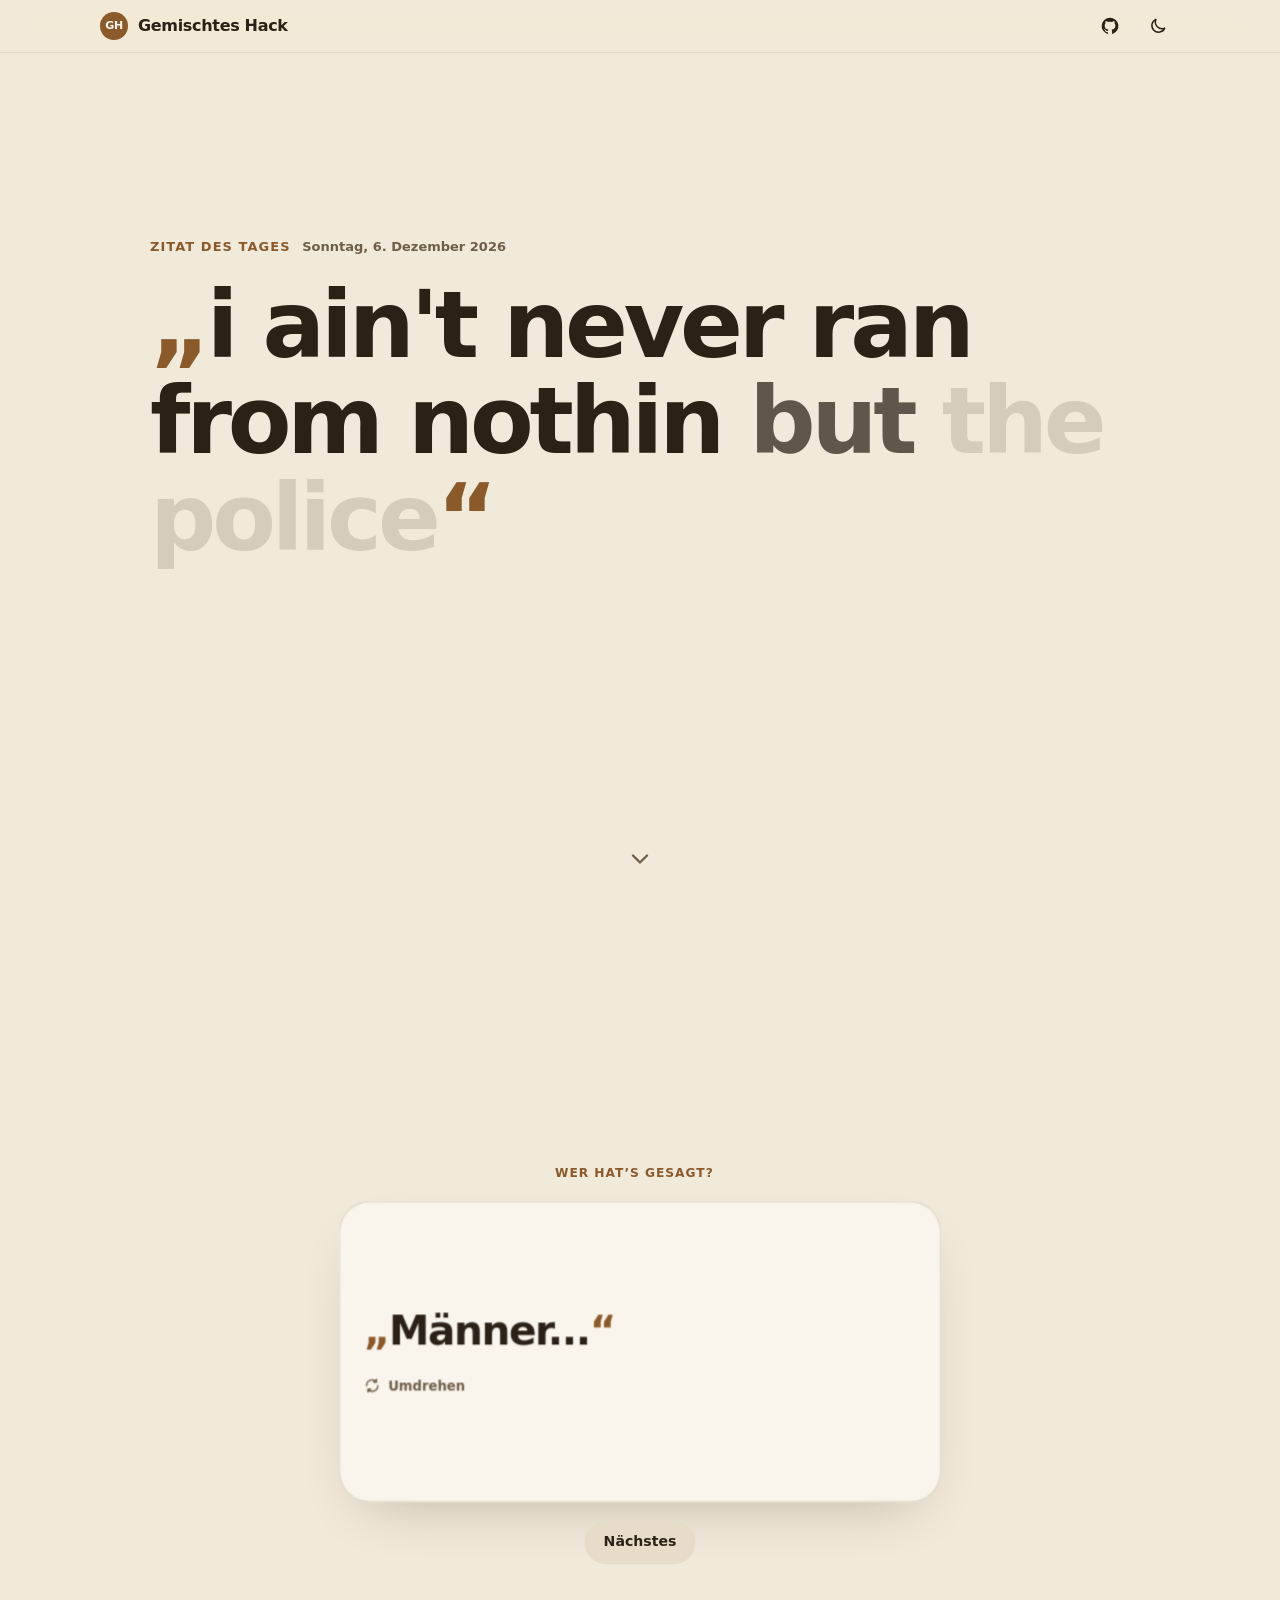
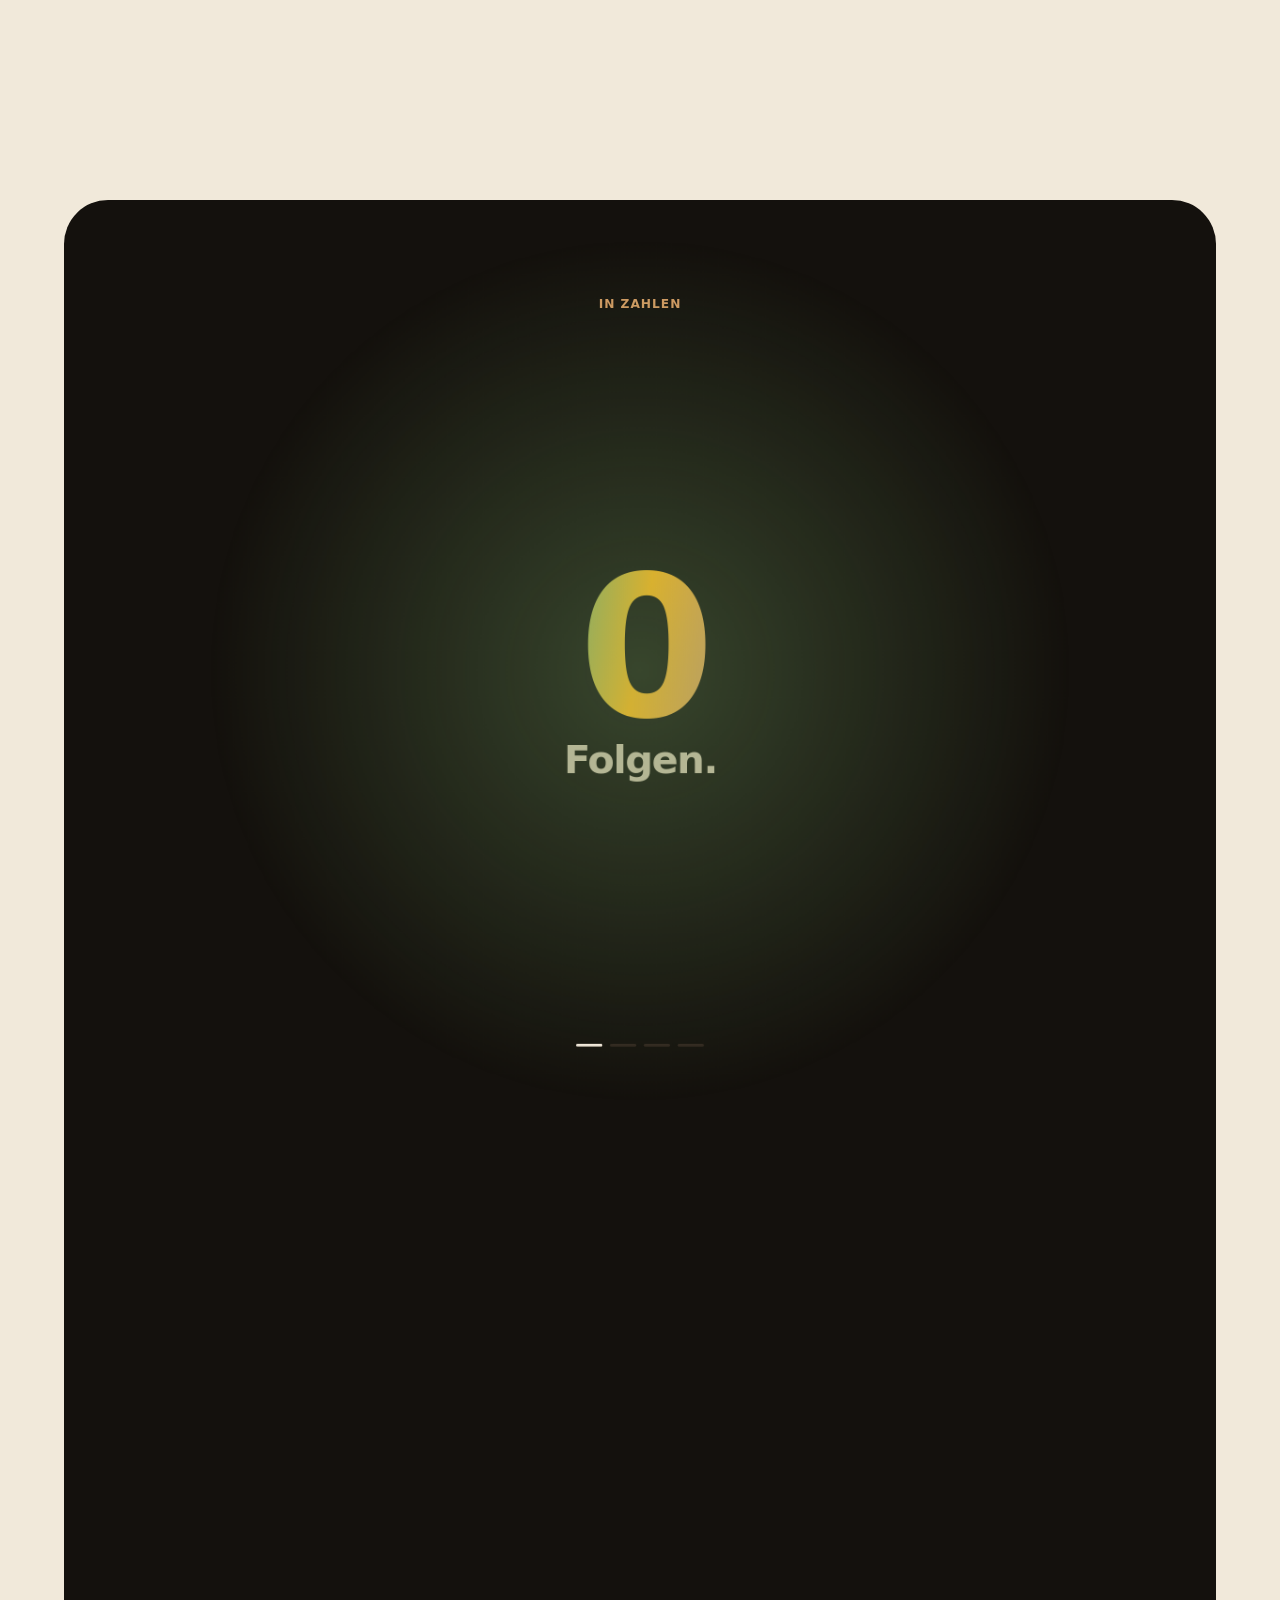
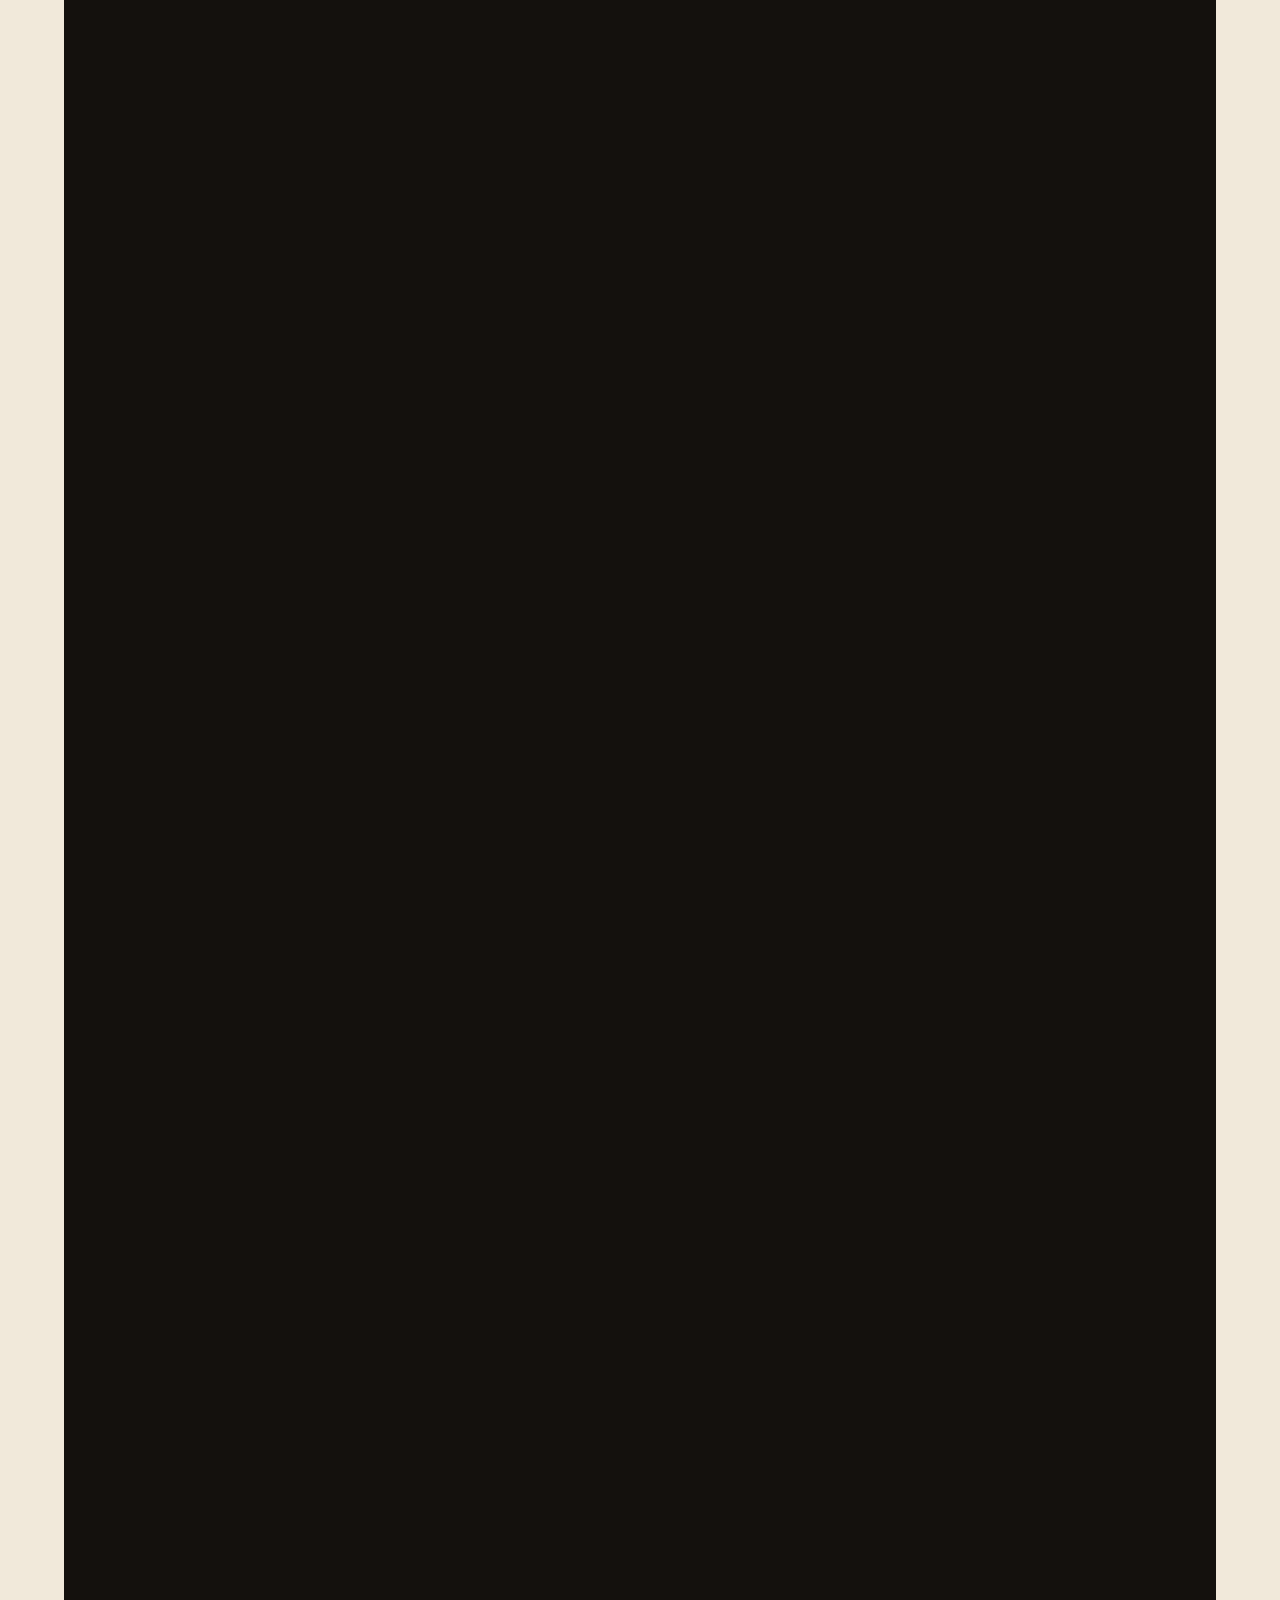
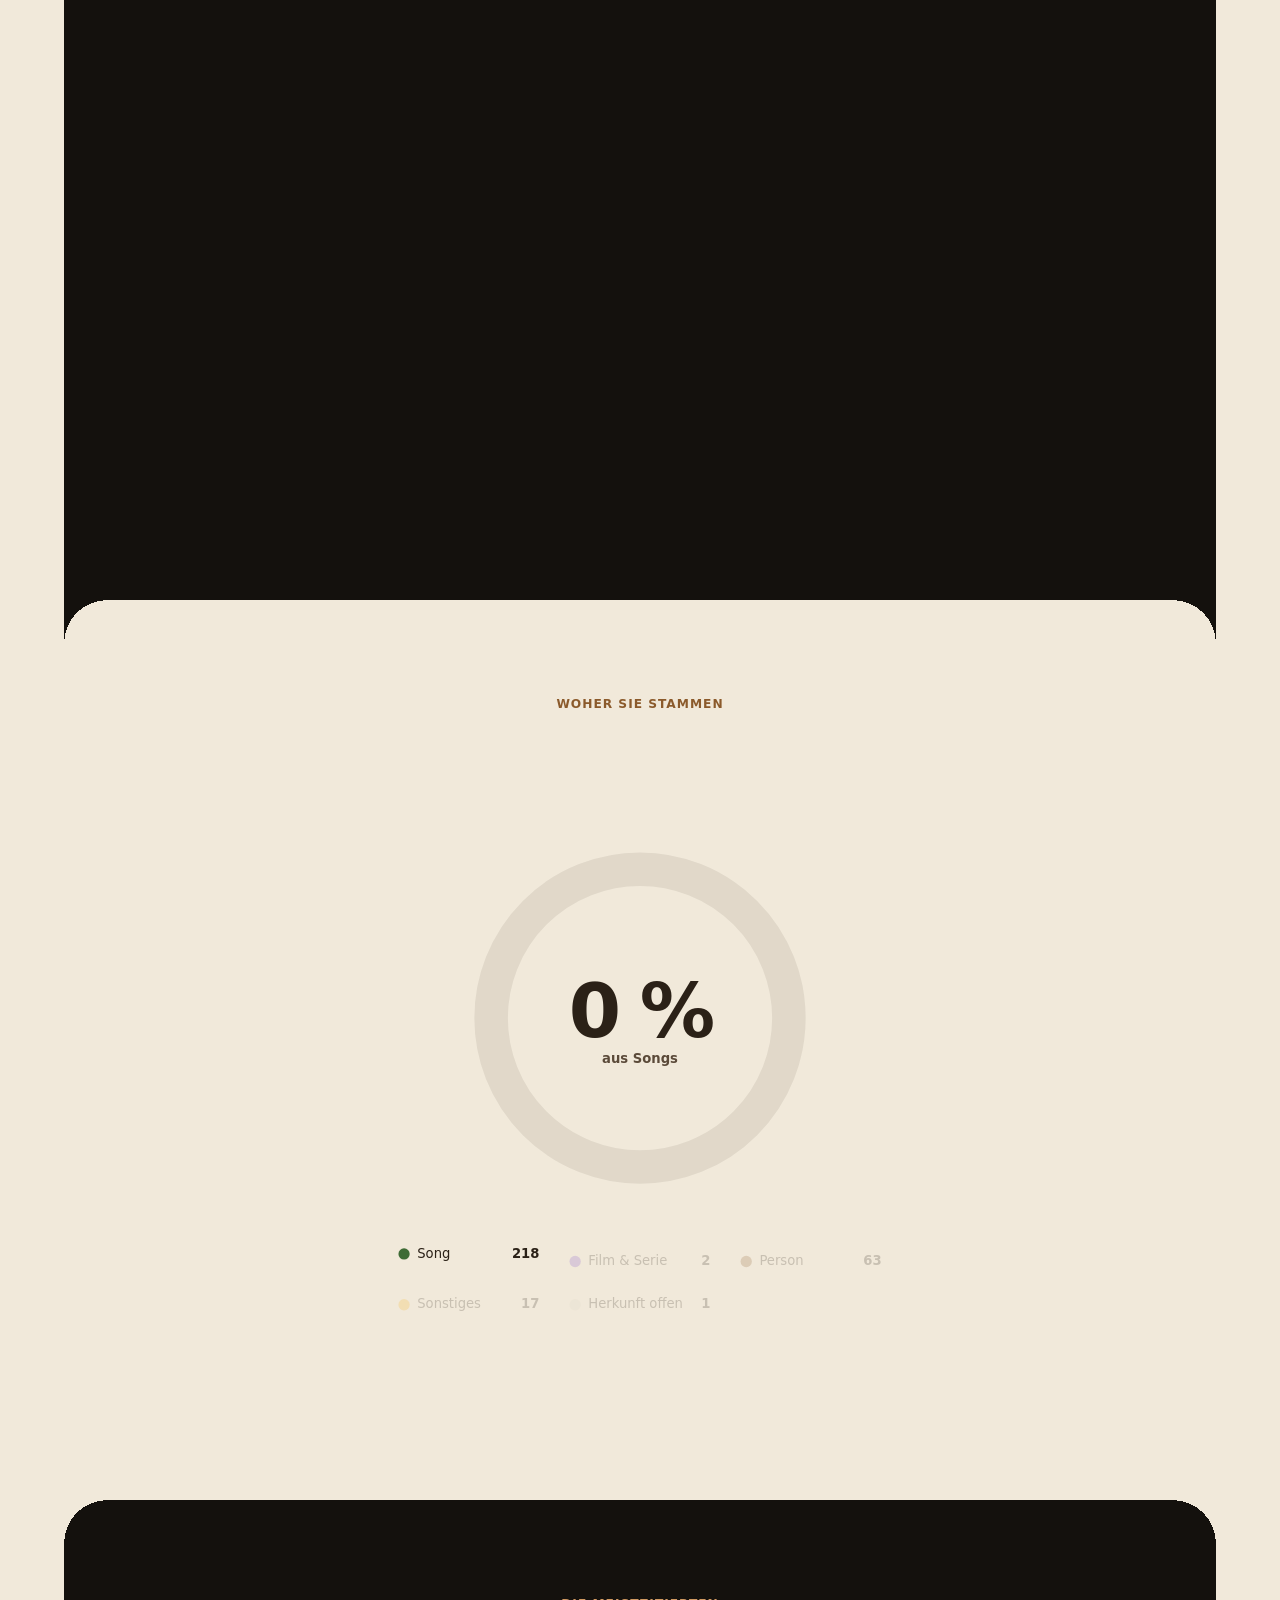
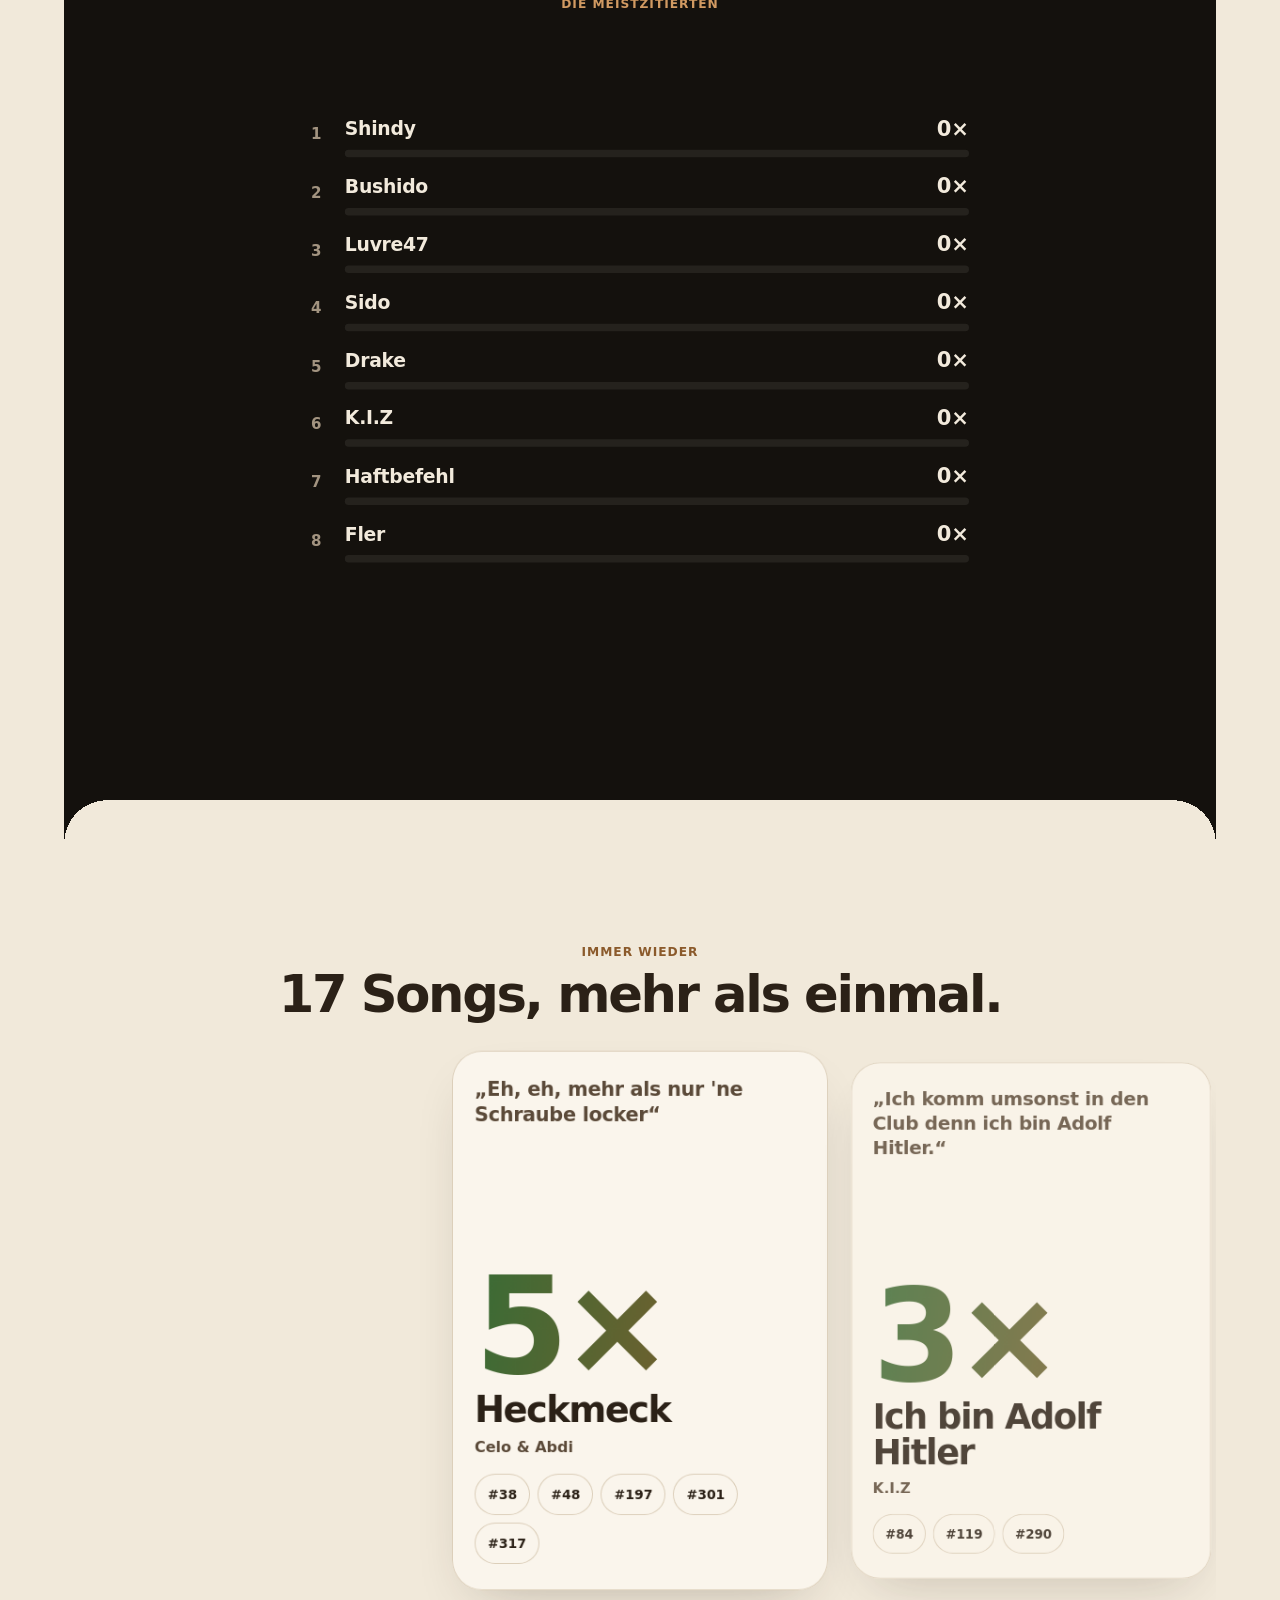
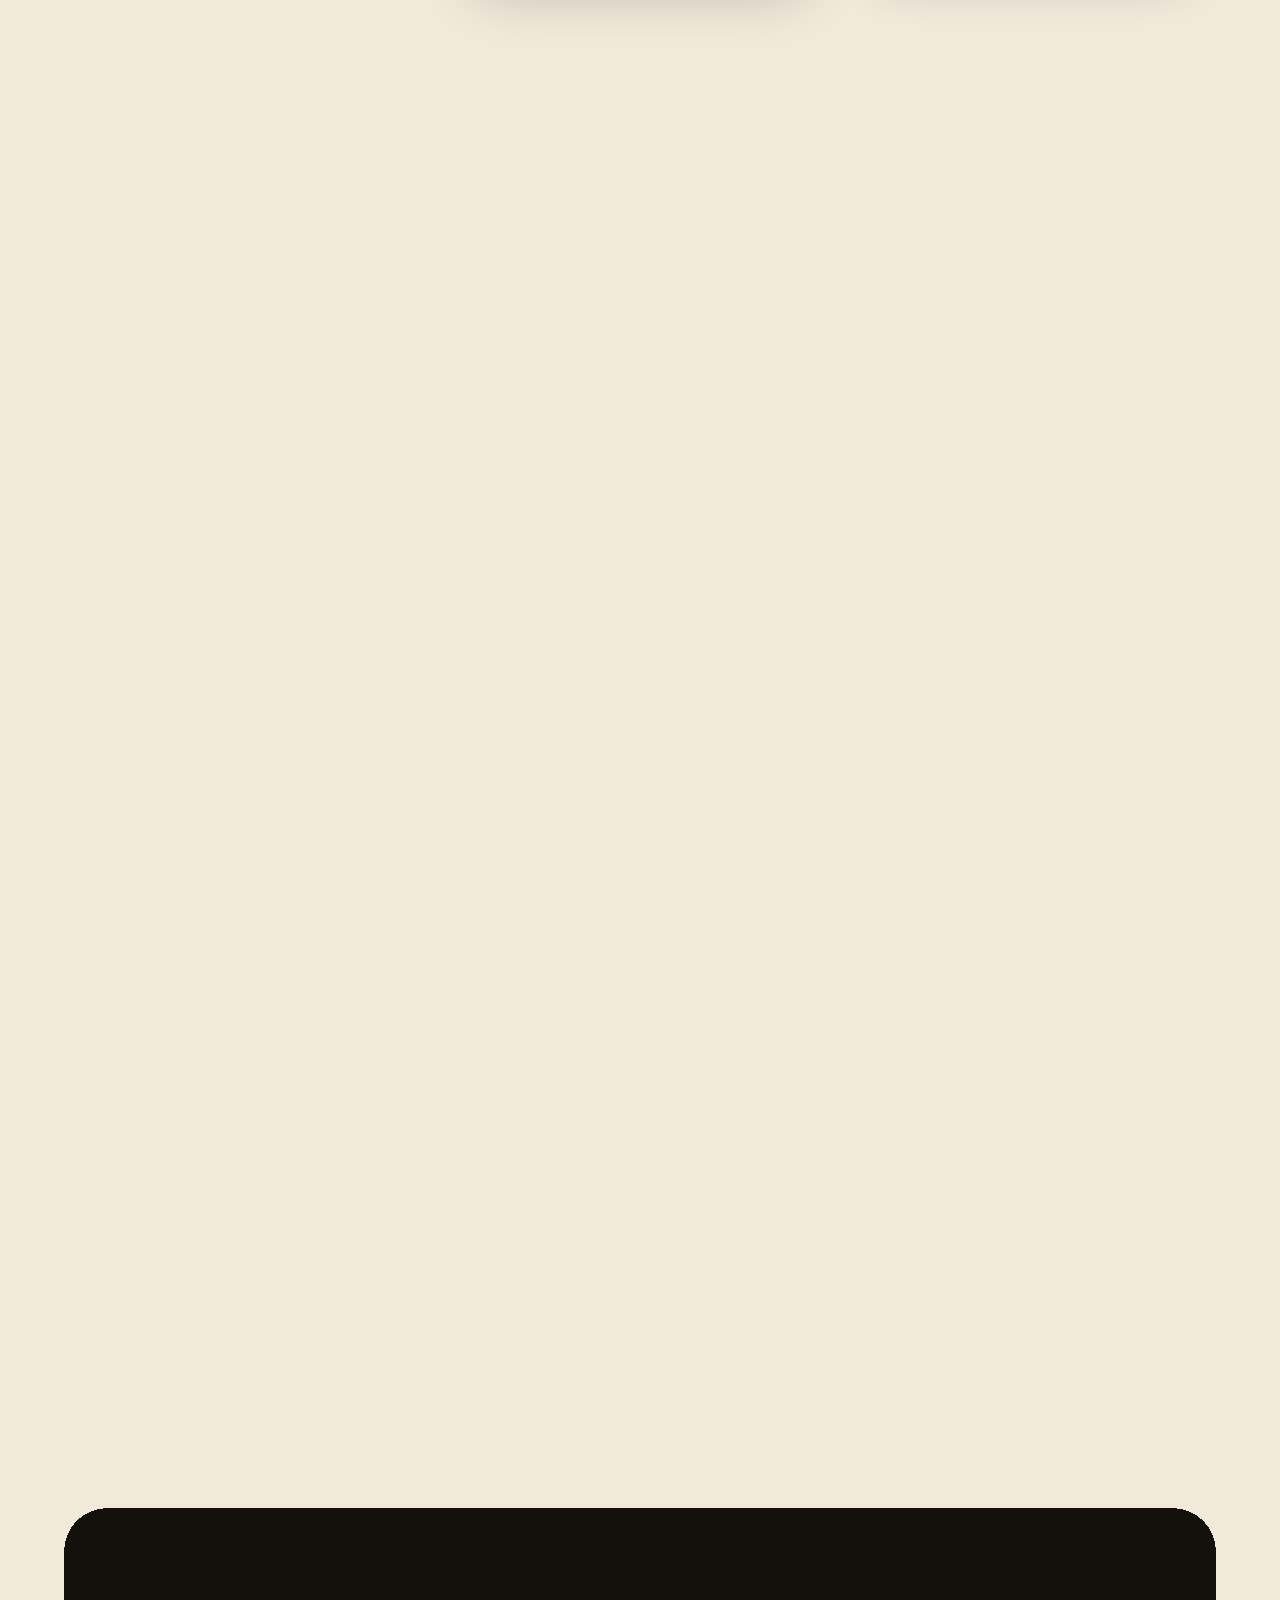
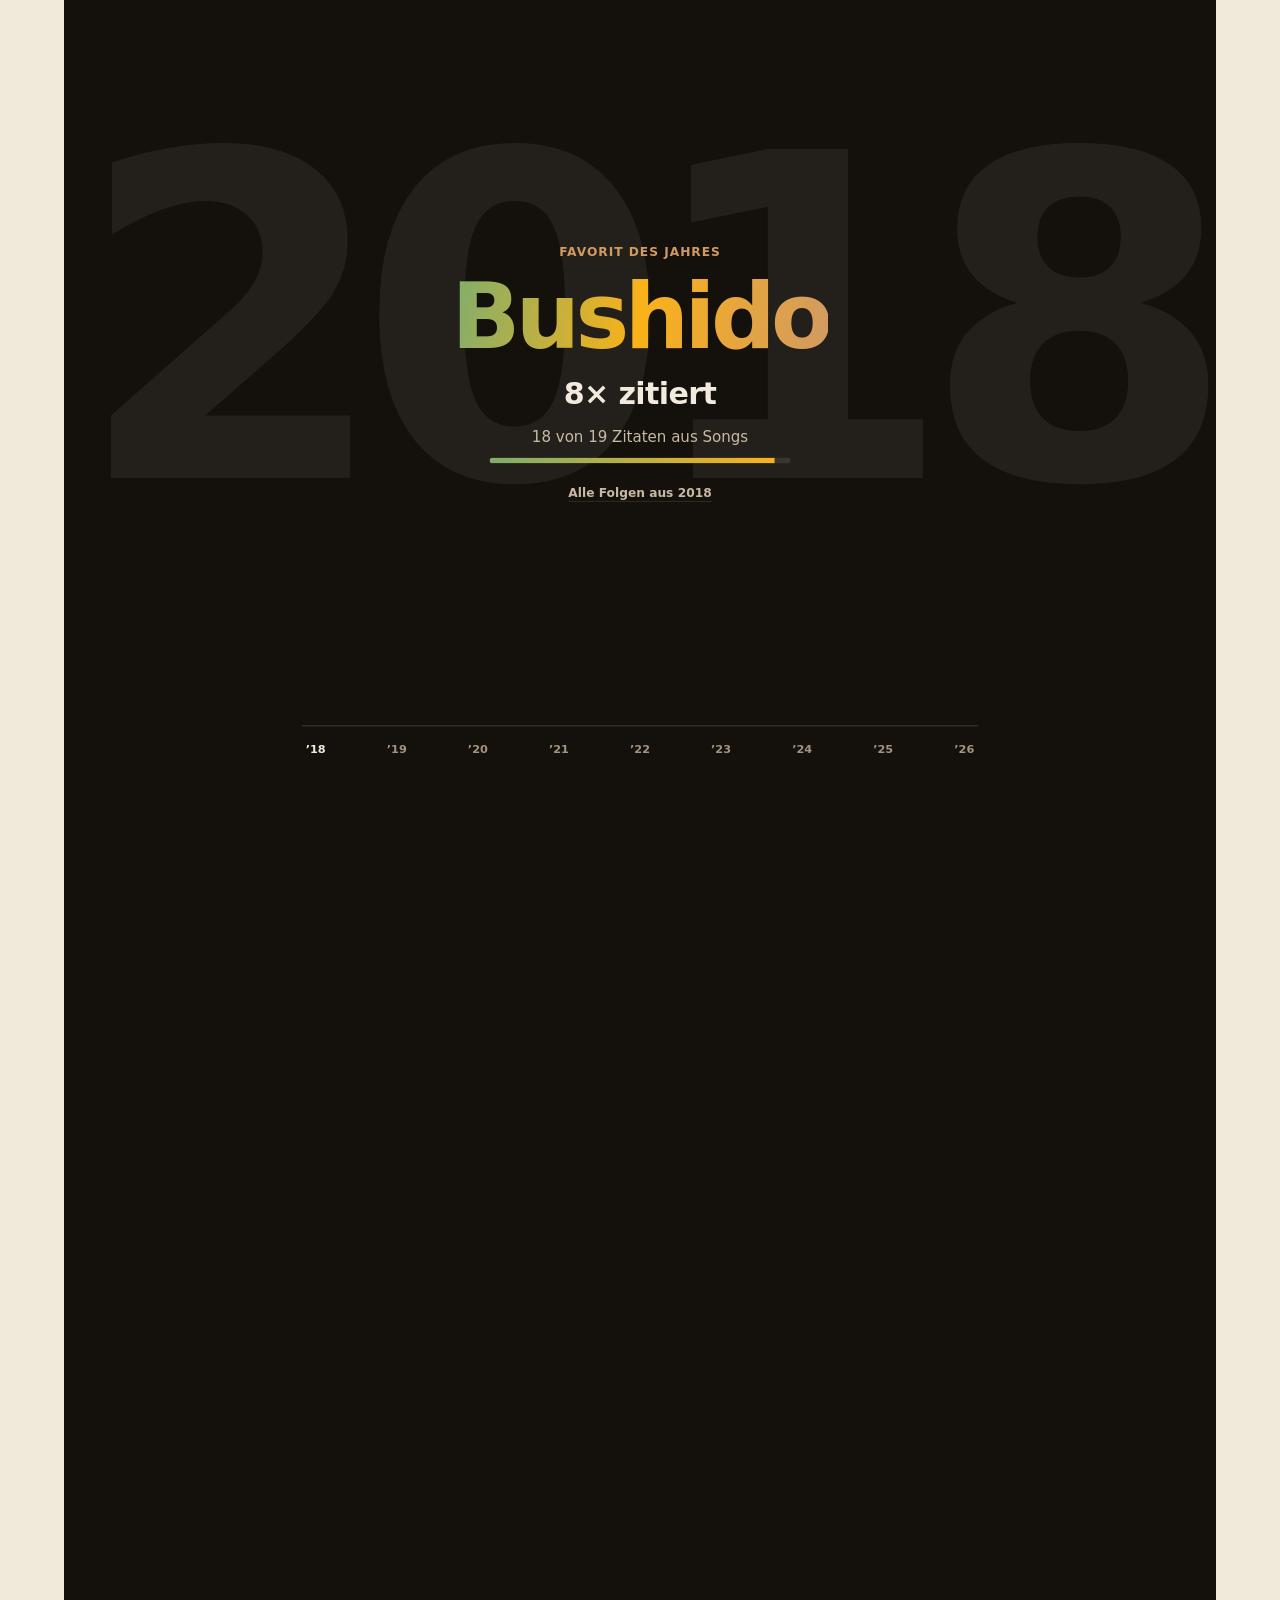
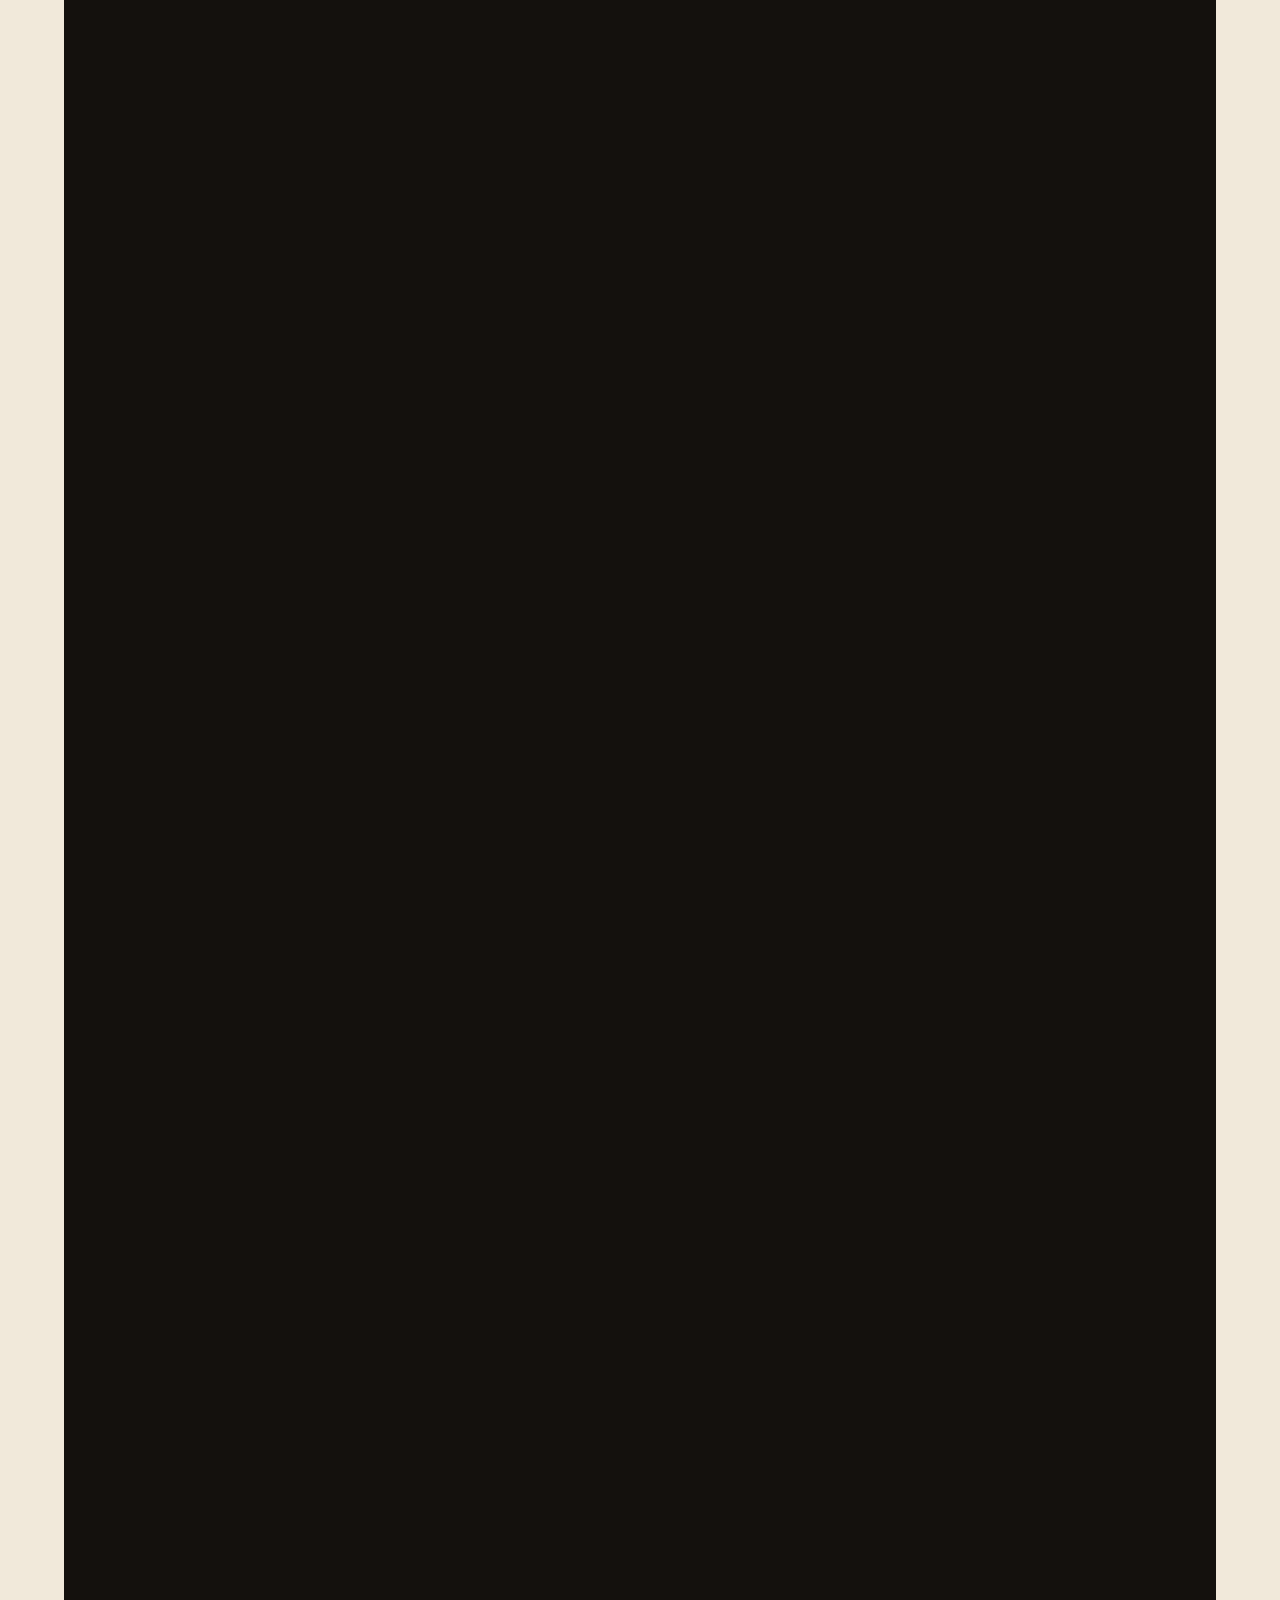
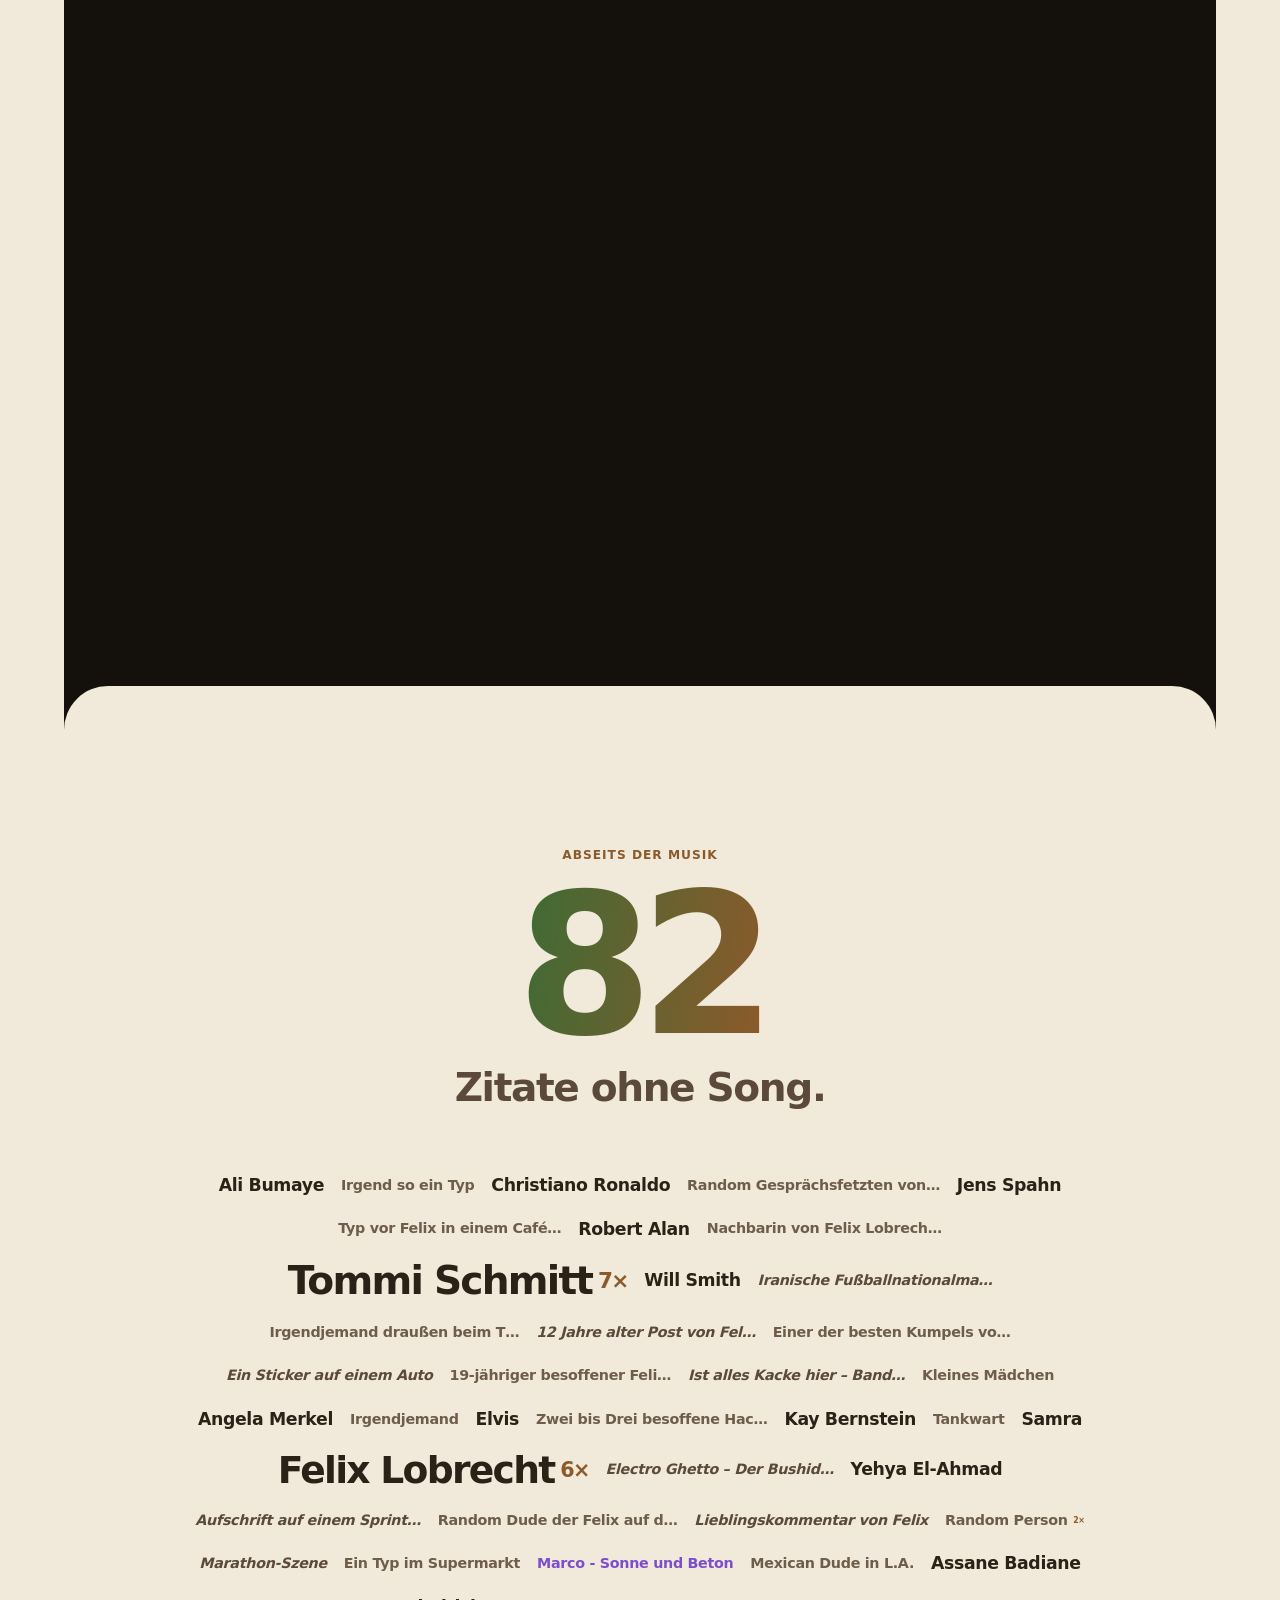
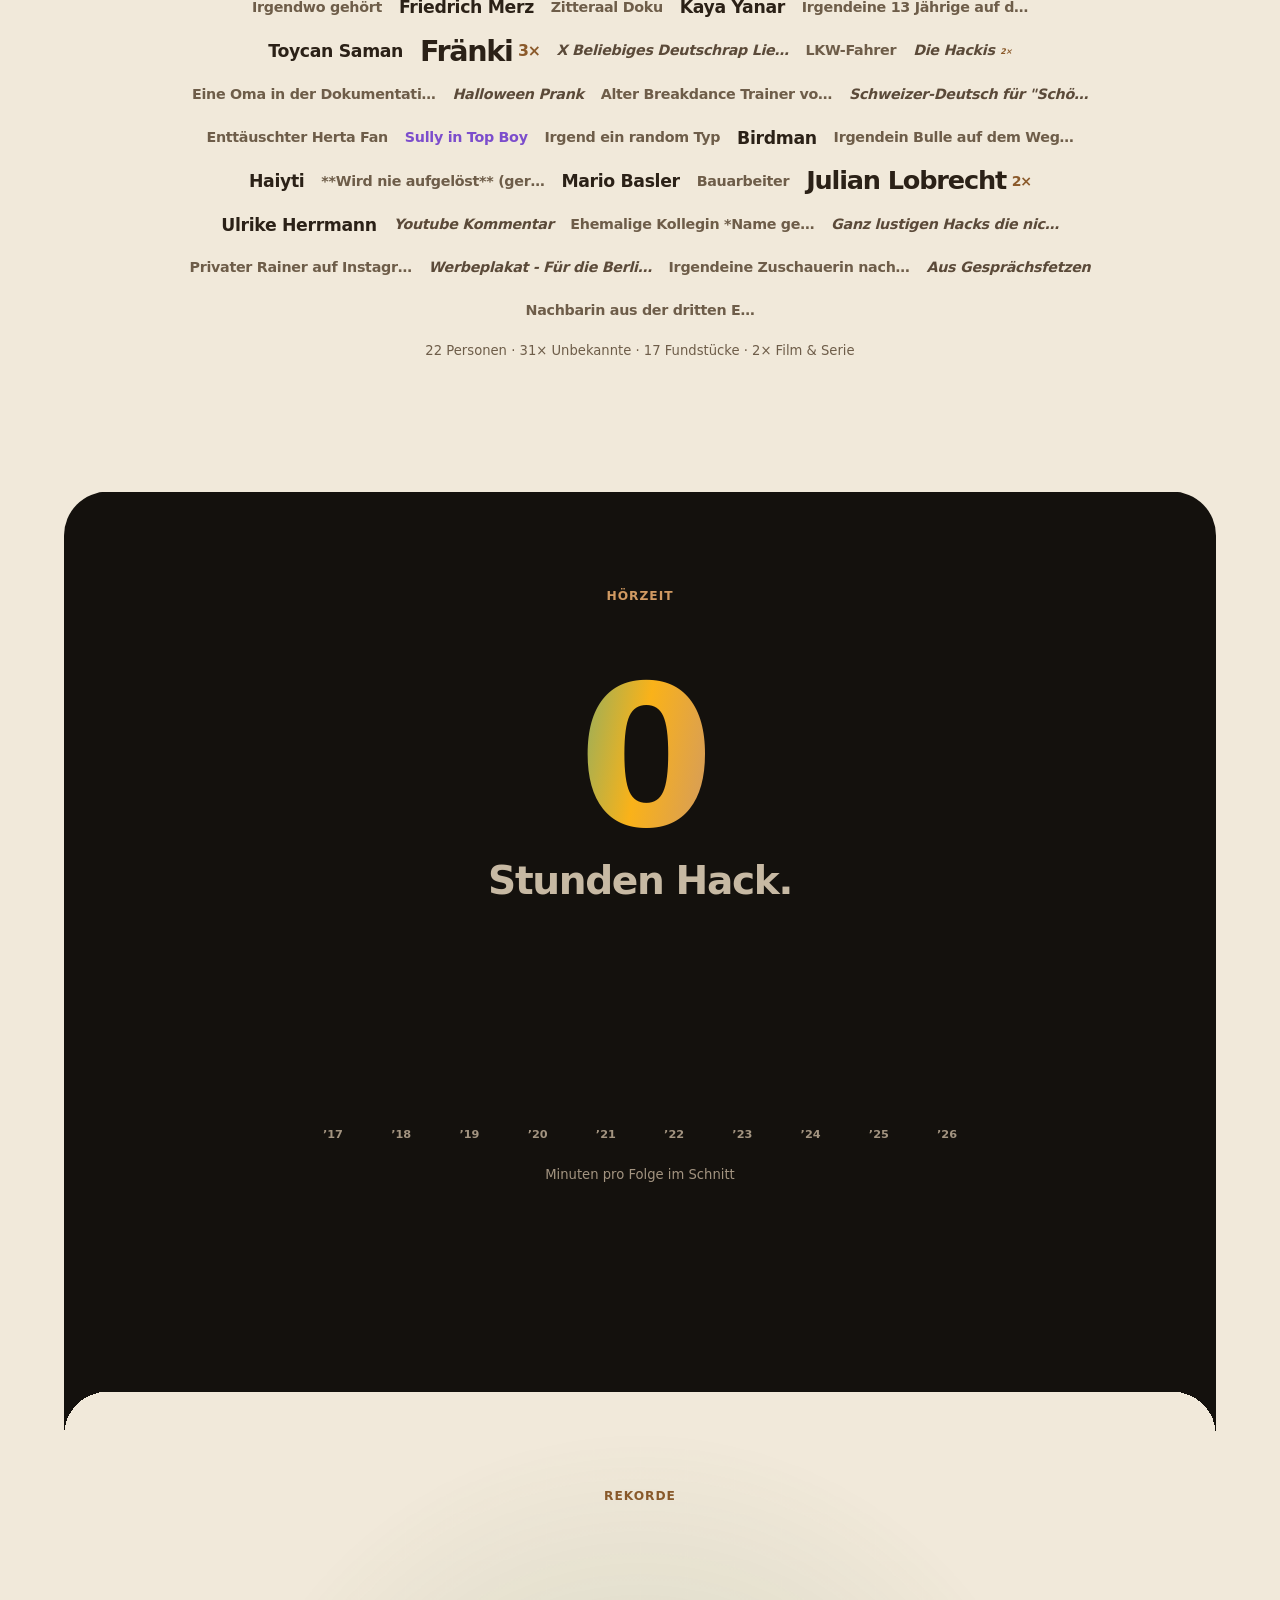
==== commit 88064976: "Onepager mit Einrasten, Rekorden, Künstlerliste und Trinkgeld Interpreten-Trennung bei Bandnamen mit" ====
--- a/site/index.html
+++ b/site/index.html
@@ -28,101 +28,92 @@
   <body>
     <a class="skip-link" href="#liste">Zur Folgenliste</a>
 
-    <div class="scroll-progress" aria-hidden="true"><span id="scroll-progress"></span></div>
-    <nav class="scene-nav" id="scene-nav" aria-label="Abschnitte"></nav>
-
-    <main>
-      <section class="scene hero" id="start" data-label="Start" aria-labelledby="page-title">
-        <header class="masthead">
-          <a class="logo" href="./" aria-label="Songreferenzen zu Gemischtes Hack, Startseite">
-            <span class="logo-mark" aria-hidden="true">GH</span>
-            <span class="logo-text">Songreferenzen</span>
-          </a>
-          <div class="masthead-actions">
-            <a class="icon-button" href="https://github.com/crorry-dev/GemischtesHack" aria-label="Projekt auf GitHub">
+    <header class="topbar" id="topbar">
+      <div class="topbar-inner">
+        <a class="logo" href="./" aria-label="Gemischtes Hack Zitate, Startseite">
+          <span class="logo-mark" aria-hidden="true">GH</span>
+          <span class="logo-text">Gemischtes Hack</span>
+        </a>
+        <div class="masthead-actions">
+          <a class="icon-button" href="https://github.com/crorry-dev/GemischtesHack" aria-label="Projekt auf GitHub">
               <svg viewBox="0 0 24 24" aria-hidden="true" class="filled"><path d="M12 2a10 10 0 0 0-3.16 19.49c.5.09.68-.22.68-.48v-1.7c-2.78.6-3.37-1.34-3.37-1.34-.45-1.16-1.11-1.47-1.11-1.47-.91-.62.07-.6.07-.6 1 .07 1.53 1.03 1.53 1.03.9 1.52 2.34 1.08 2.91.83.09-.65.35-1.08.63-1.33-2.22-.25-4.55-1.11-4.55-4.94 0-1.09.39-1.98 1.03-2.68-.1-.25-.45-1.27.1-2.65 0 0 .84-.27 2.75 1.02a9.56 9.56 0 0 1 5 0c1.91-1.29 2.75-1.02 2.75-1.02.55 1.38.2 2.4.1 2.65.64.7 1.03 1.59 1.03 2.68 0 3.84-2.34 4.68-4.57 4.93.36.31.68.92.68 1.85v2.75c0 .27.18.58.69.48A10 10 0 0 0 12 2Z"/></svg>
             </a>
-            <button id="theme-toggle" class="icon-button" type="button" aria-pressed="false">
+          <button id="theme-toggle" class="icon-button" type="button" aria-pressed="false">
               <svg class="icon-moon" viewBox="0 0 24 24" aria-hidden="true"><path d="M20 14.5A8 8 0 0 1 9.5 4a8 8 0 1 0 10.5 10.5Z"/></svg>
               <svg class="icon-sun" viewBox="0 0 24 24" aria-hidden="true"><circle cx="12" cy="12" r="4"/><path d="M12 2.5v2M12 19.5v2M4.6 4.6l1.4 1.4M18 18l1.4 1.4M2.5 12h2M19.5 12h2M4.6 19.4 6 18M18 6l1.4-1.4"/></svg>
               <span class="sr-only">Hell oder dunkel</span>
             </button>
-          </div>
-        </header>
-        <div class="scene-inner">
-          <p class="kicker step">Gemischtes Hack · Community-Projekt</p>
-          <h1 id="page-title" class="step">Die Songs hinter den Zitaten.</h1>
-          <div class="progress step">
-            <p class="progress-figure"><span id="found-count">0</span><span class="progress-total"> / <span id="total-count">–</span></span></p>
-            <p class="progress-label">Einstiegszitate gesammelt</p>
-            <div class="progress-track" aria-hidden="true"><span id="progress-bar"></span></div>
-          </div>
-          <a class="scroll-cue step" href="#heute">
-            <span>Scrollen</span>
-            <svg viewBox="0 0 24 24" aria-hidden="true"><path d="m6 9 6 6 6-6"/></svg>
-          </a>
+        </div>
+      </div>
+    </header>
+
+    <main>
+      <h1 class="sr-only">Gemischtes Hack: Einstiegszitate, Playlist, Quiz und Statistiken</h1>
+      <p id="load-error" class="notice" role="alert" hidden></p>
+
+      <section class="pin snap" id="heute" aria-labelledby="today-label" hidden>
+        <div class="pin-stage">
+          <article class="today" id="today">
+            <p class="eyebrow"><span id="today-label">Zitat des Tages</span> <span class="eyebrow-soft" id="today-date"></span></p>
+            <blockquote class="today-quote" id="today-quote"></blockquote>
+            <div class="today-after" id="today-after">
+              <p class="today-source" id="today-source"></p>
+              <p class="today-episode" id="today-episode"></p>
+              <div class="actions">
+                <button class="button" type="button" id="today-play"><svg viewBox="0 0 24 24" aria-hidden="true" class="filled"><path d="M8 5.5v13l10.5-6.5z"/></svg> Anhören</button>
+                <button class="button button-quiet" type="button" id="today-open">Folge</button>
+                <button class="button button-quiet" type="button" id="today-next">Anderes Zitat</button>
+              </div>
+              <div class="embed-slot" id="today-embed"></div>
+            </div>
+          </article>
+          <span class="scroll-cue" aria-hidden="true"><svg viewBox="0 0 24 24"><path d="m6 9 6 6 6-6"/></svg></span>
         </div>
       </section>
 
-      <p id="load-error" class="notice" role="alert" hidden></p>
-
-      <section class="scene" id="heute" data-label="Zitat des Tages" aria-labelledby="today-label" hidden>
-        <article class="scene-inner today" id="today">
-          <p class="feature-kicker step"><span id="today-label">Zitat des Tages</span> <span class="feature-date" id="today-date"></span></p>
-          <blockquote class="today-quote step" id="today-quote"></blockquote>
-          <div class="step">
-            <p class="today-source" id="today-source"></p>
-            <p class="today-episode" id="today-episode"></p>
-          </div>
-          <div class="feature-actions step">
-            <button class="button" type="button" id="today-play"><svg viewBox="0 0 24 24" aria-hidden="true" class="filled"><path d="M8 5.5v13l10.5-6.5z"/></svg> Song anhören</button>
-            <button class="button button-quiet" type="button" id="today-open">Folge öffnen</button>
-            <button class="text-button" type="button" id="today-next">Anderes Zitat</button>
-          </div>
-          <div class="embed-slot" id="today-embed"></div>
-        </article>
+      <section class="pin snap stage" id="playlist" aria-labelledby="playlist-title" hidden>
+        <div class="pin-stage">
+          <div class="glow" aria-hidden="true"></div>
+          <div class="vinyl" aria-hidden="true"><div class="vinyl-disc"><span class="vinyl-label">GH</span></div></div>
+          <div class="playlist-copy" id="playlist-card">
+            <p class="eyebrow">Die Playlist</p>
+            <h2 class="mega" id="playlist-title"><span class="gradient-text" id="playlist-count">0</span></h2>
+            <p class="mega-sub">Songs. Eine Playlist.</p>
+            <div class="actions playlist-actions" id="playlist-actions">
+              <button class="button" type="button" id="playlist-play"><svg viewBox="0 0 24 24" aria-hidden="true" class="filled"><path d="M8 5.5v13l10.5-6.5z"/></svg> Anhören</button>
+              <a class="button button-quiet" id="playlist-link" target="_blank" rel="noopener noreferrer">Auf Spotify folgen</a>
+            </div>
+            <div class="embed-slot" id="playlist-embed"></div>
+          </div>
+        </div>
       </section>
 
-      <section class="scene" id="playlist" data-label="Playlist" aria-labelledby="playlist-title" hidden>
-        <article class="scene-inner playlist-card" id="playlist-card">
-          <p class="feature-kicker step">Die Playlist</p>
-          <h2 class="big-figure step" id="playlist-title"><span id="playlist-count">0</span> <small>Songs</small></h2>
-          <p class="scene-lede step" id="playlist-meta">Alle bestätigten Songs aus den Zitaten, die neueste Folge oben.</p>
-          <div class="feature-actions step">
-            <button class="button" type="button" id="playlist-play"><svg viewBox="0 0 24 24" aria-hidden="true" class="filled"><path d="M8 5.5v13l10.5-6.5z"/></svg> Hier anhören</button>
-            <a class="button button-quiet" id="playlist-link" target="_blank" rel="noopener noreferrer">Auf Spotify folgen</a>
-          </div>
-          <div class="embed-slot" id="playlist-embed"></div>
-          <p class="fine step">Player laden erst nach dem Klick und übertragen dann Daten an Spotify.</p>
-        </article>
+      <section class="scene quiz-scene" id="raten" aria-labelledby="quiz-label" hidden>
+        <div class="scene-inner quiz-inner">
+          <div class="quiz-head">
+            <p class="eyebrow" id="quiz-label">Wer hat’s gesagt?</p>
+            <p class="quiz-score" id="quiz-score" aria-live="polite"></p>
+          </div>
+          <div class="flip" id="quiz">
+            <div class="flip-inner">
+              <button class="flip-face flip-front" type="button" id="quiz-cover" aria-describedby="quiz-quote">
+                <span class="quiz-quote" id="quiz-quote"></span>
+                <span class="flip-hint"><svg viewBox="0 0 24 24" aria-hidden="true"><path d="M4 12a8 8 0 0 1 14-5.3M20 12a8 8 0 0 1-14 5.3M18 3v4h-4M6 21v-4h4"/></svg> Umdrehen</span>
+              </button>
+              <div class="flip-face flip-back" id="quiz-answer" aria-live="polite"></div>
+            </div>
+          </div>
+          <div class="actions quiz-actions">
+            <button class="button" type="button" id="quiz-right" hidden>Gewusst</button>
+            <button class="button button-quiet" type="button" id="quiz-wrong" hidden>Nicht gewusst</button>
+            <button class="button button-quiet" type="button" id="quiz-skip">Nächstes</button>
+          </div>
+        </div>
       </section>
 
-      <section class="scene" id="raten" data-label="Quiz" aria-labelledby="quiz-label" hidden>
-        <article class="scene-inner quiz" id="quiz">
-          <div class="quiz-question step">
-            <p class="feature-kicker"><span id="quiz-label">Wer hat’s gesagt?</span> <span class="feature-date" id="quiz-score" aria-live="polite"></span></p>
-            <blockquote class="quiz-quote" id="quiz-quote"></blockquote>
-          </div>
-          <div class="quiz-side step">
-            <div class="quiz-slot">
-              <p class="quiz-answer" id="quiz-answer" aria-live="polite"></p>
-              <button class="quiz-cover" type="button" id="quiz-cover" aria-describedby="quiz-quote">
-                <span class="quiz-icon" aria-hidden="true"><svg viewBox="0 0 24 24"><path d="M2.5 12S6 5.5 12 5.5 21.5 12 21.5 12 18 18.5 12 18.5 2.5 12 2.5 12Z"/><circle cx="12" cy="12" r="3"/></svg></span>
-                <span class="quiz-cover-text"><strong>Aufdecken</strong> <small>Erst raten, dann antippen</small></span>
-              </button>
-            </div>
-            <div class="feature-actions quiz-actions">
-              <button class="button" type="button" id="quiz-right" hidden>Gewusst</button>
-              <button class="button button-quiet" type="button" id="quiz-wrong" hidden>Nicht gewusst</button>
-              <button class="text-button" type="button" id="quiz-skip">Überspringen</button>
-            </div>
-          </div>
-        </article>
-      </section>
-
       <div id="insights"></div>
 
-      <section class="list-section" id="liste" data-label="Alle Folgen" aria-labelledby="list-title">
+      <section class="list-section" id="liste" aria-labelledby="list-title">
         <header class="section-head">
           <h2 id="list-title">Alle Folgen</h2>
           <p class="section-note" id="result-count" aria-live="polite"></p>
@@ -180,7 +171,53 @@
         <span aria-hidden="true">·</span>
         <a href="https://github.com/crorry-dev/GemischtesHack/blob/main/LICENSE">Code: MIT</a>
       </p>
+      <p><button class="tip-link" type="button" id="tip-open">Gefällt dir das? Gib eine Runde aus.</button></p>
     </footer>
+
+    <dialog class="sheet sheet-narrow" id="tip-sheet" aria-labelledby="tip-title">
+      <div class="sheet-panel">
+        <div class="sheet-grip" aria-hidden="true"></div>
+        <header class="sheet-head">
+          <h2 id="tip-title">Eine Runde ausgeben</h2>
+          <button class="icon-button" type="button" data-close aria-label="Schließen">
+            <svg viewBox="0 0 24 24" aria-hidden="true"><path d="M6 6l12 12M18 6 6 18"/></svg>
+          </button>
+        </header>
+        <p class="tip-intro">Die Seite bleibt kostenlos. Wer mag, spendiert etwas für die Arbeit dahinter.</p>
+        <fieldset class="menu">
+          <legend>Karte</legend>
+          <label class="menu-item"><input type="radio" name="tip" value="1"><span class="menu-name">Ayran</span><span class="menu-dots" aria-hidden="true"></span><span class="menu-price">1 €</span></label>
+          <label class="menu-item"><input type="radio" name="tip" value="2"><span class="menu-name">Pommes</span><span class="menu-dots" aria-hidden="true"></span><span class="menu-price">2 €</span></label>
+          <label class="menu-item"><input type="radio" name="tip" value="5" checked><span class="menu-name">Döner</span><span class="menu-dots" aria-hidden="true"></span><span class="menu-price">5 €</span></label>
+          <label class="menu-item"><input type="radio" name="tip" value="10"><span class="menu-name">Gemischter Teller</span><span class="menu-dots" aria-hidden="true"></span><span class="menu-price">10 €</span></label>
+          <label class="menu-item menu-free"><input type="radio" name="tip" value="frei"><span class="menu-name">Freier Betrag</span><span class="menu-dots" aria-hidden="true"></span>
+            <span class="menu-price"><input id="tip-amount" class="menu-input" type="text" inputmode="decimal" placeholder="0,00" aria-label="Freier Betrag in Euro" autocomplete="off"> €</span>
+          </label>
+        </fieldset>
+        <p class="tip-error" id="tip-error" role="alert" hidden></p>
+        <a class="button button-wide" id="tip-pay" target="_blank" rel="noopener noreferrer" href="https://paypal.me/tobcro/5EUR">Mit PayPal spendieren · 5 €</a>
+        <p class="fine">Weiter zu PayPal (paypal.me/tobcro). Freiwillig und einmalig, kein Abo.</p>
+      </div>
+    </dialog>
+
+    <dialog class="sheet" id="artists-sheet" aria-labelledby="artists-title">
+      <div class="sheet-panel">
+        <div class="sheet-grip" aria-hidden="true"></div>
+        <header class="sheet-head">
+          <h2 id="artists-title">Alle Künstler:innen</h2>
+          <button class="icon-button" type="button" data-close aria-label="Schließen">
+            <svg viewBox="0 0 24 24" aria-hidden="true"><path d="M6 6l12 12M18 6 6 18"/></svg>
+          </button>
+        </header>
+        <div class="search sheet-search">
+          <svg viewBox="0 0 24 24" aria-hidden="true"><circle cx="11" cy="11" r="6.5"/><path d="m16 16 4.5 4.5"/></svg>
+          <label class="sr-only" for="artists-search">Künstler:in suchen</label>
+          <input id="artists-search" type="search" placeholder="Name suchen" autocomplete="off" spellcheck="false" enterkeyhint="search">
+        </div>
+        <p class="sheet-note" id="artists-note"></p>
+        <ol class="race race-all" id="artists-all"></ol>
+      </div>
+    </dialog>
 
     <dialog class="sheet sheet-narrow" id="filter-sheet" aria-labelledby="filter-title">
       <div class="sheet-panel">
--- a/site/assets/site.css
+++ b/site/assets/site.css
@@ -27,9 +27,11 @@
   --mono: ui-monospace, "SF Mono", "Cascadia Mono", Menlo, Consolas, monospace;
   --gutter: 20px;
   --toolbar-h: 108px;
-}
-
-:root[data-theme="dark"] {
+  --nav-h: calc(52px + env(safe-area-inset-top));
+}
+
+:root[data-theme="dark"],
+.stage {
   color-scheme: dark;
   --bg: #14110d;
   --surface: #1c1813;
@@ -144,9 +146,9 @@
   transform: none;
 }
 
-.masthead,
-main > section,
-.scene,
+.topbar-inner,
+.scene-inner,
+.list-section,
 .notice,
 .toolbar-inner,
 .footer {
@@ -156,12 +158,6 @@
 
 /* --- Kopf ------------------------------------------------------------------ */
 
-.masthead {
-  display: flex;
-  align-items: center;
-  justify-content: space-between;
-  height: 64px;
-}
 
 .logo {
   display: inline-flex;
@@ -238,183 +234,11 @@
   display: block;
 }
 
-.feature-kicker {
-  color: var(--accent-2);
-  font-size: 12px;
-  font-weight: 700;
-  letter-spacing: 0.08em;
-  text-transform: uppercase;
-}
-
-.feature-date {
-  margin-left: 6px;
-  color: var(--text-3);
-  font-weight: 600;
-  letter-spacing: 0;
-  text-transform: none;
-}
-
-.today-quote,
-.quiz-quote {
-  margin: 0;
-  font-size: clamp(1.4rem, 5.4vw, 1.9rem);
-  font-weight: 700;
-  letter-spacing: -0.025em;
-  line-height: 1.25;
-  overflow-wrap: anywhere;
-}
-
-.today-quote::before,
-.quiz-quote::before {
-  color: var(--accent-2);
-  content: "„";
-}
-
-.today-quote::after,
-.quiz-quote::after {
-  color: var(--accent-2);
-  content: "“";
-}
-
-.today-source {
-  font-weight: 650;
-}
-
-.today-episode {
-  color: var(--text-2);
-  font-size: 14px;
-}
-
-.feature-actions {
-  display: flex;
-  flex-wrap: wrap;
-  align-items: center;
-  gap: 10px;
-  margin-top: 4px;
-}
-
-.scene .embed-slot iframe {
-  margin-top: 4px;
-}
-
-/* „Wer hat’s gesagt?“: Antwort und Abdeckung liegen übereinander, die Abdeckung wie ein Rubbellos oben */
-.today.is-changing,
-.quiz.is-changing {
-  animation: rise 0.5s var(--ease-out) both;
-}
-
-.quiz-question,
-.quiz-side {
-  display: grid;
-  min-width: 0;
-  align-content: start;
-  gap: 12px;
-}
-
-.quiz-slot {
-  display: grid;
-}
-
-.quiz-slot > * {
-  grid-area: 1 / 1;
-}
-
-.quiz-cover,
-.quiz-answer:not(:empty) {
-  min-height: 88px;
-  padding: 16px;
-  border-radius: 16px;
-}
-
-.quiz-cover {
-  display: grid;
-  grid-template-columns: auto minmax(0, 1fr);
-  align-items: center;
-  gap: 12px;
-  width: 100%;
-  border: 1.5px dashed color-mix(in srgb, var(--text-3) 45%, transparent);
-  background:
-    repeating-linear-gradient(-45deg, color-mix(in srgb, var(--text-3) 9%, transparent) 0 8px, transparent 8px 16px),
-    var(--surface);
-  color: var(--text);
-  text-align: left;
-  transition: border-color 0.2s ease, transform 0.2s var(--ease);
-}
-
-.quiz-cover:hover {
-  border-color: var(--accent);
-}
-
-.quiz-cover:active {
-  transform: scale(0.99);
-}
-
-.quiz-cover-text {
-  display: grid;
-  gap: 2px;
-}
-
-.quiz-cover strong {
-  font-weight: 650;
-}
-
-.quiz-cover small {
-  color: var(--text-3);
-  font-size: 13px;
-}
-
-.quiz-answer {
-  display: grid;
-  min-width: 0;
-  align-content: center;
-  justify-items: start;
-  gap: 4px;
-}
-
-.quiz-answer:not(:empty) {
-  background: color-mix(in srgb, var(--accent) 10%, var(--surface));
-  box-shadow: inset 0 0 0 1px color-mix(in srgb, var(--accent) 30%, transparent);
-}
-
-.quiz-answer > * {
-  animation: rise 0.45s var(--ease-out) both;
-}
-
-.quiz-answer > :nth-child(2) { animation-delay: 60ms; }
-.quiz-answer > :nth-child(3) { animation-delay: 120ms; }
-.quiz-answer > :nth-child(4) { animation-delay: 180ms; }
-
-.quiz-kind {
-  color: var(--accent-text);
-  font-size: 12px;
-  font-weight: 700;
-  letter-spacing: 0.08em;
-  text-transform: uppercase;
-}
-
-.quiz-who {
-  font-size: 20px;
-  font-weight: 750;
-  letter-spacing: -0.02em;
-  line-height: 1.25;
-  overflow-wrap: anywhere;
-}
-
-.quiz-detail {
-  color: var(--text-2);
-  font-size: 14px;
-}
-
-/* beide Wertungsknöpfe teilen sich die Zeile, auf sehr schmalen Handys untereinander */
-.quiz-actions .button {
-  flex: 1 1 auto;
-}
-
 /* --- Suchleiste ------------------------------------------------------------ */
 
 .toolbar {
   position: sticky;
-  top: 0;
+  top: var(--nav-h);
   z-index: 30;
   padding: 10px 0 8px;
   background: color-mix(in srgb, var(--bg) 92%, transparent);
@@ -613,39 +437,33 @@
 
 /* --- Folgenliste ------------------------------------------------------------- */
 
-.list-section {
-  padding-top: 80px;
-}
-
-.list-section .section-head h2 {
-  font-size: clamp(2rem, 9vw, 3.6rem);
-  font-weight: 800;
-  letter-spacing: -0.045em;
-}
-
 .year-head {
   position: sticky;
-  top: var(--toolbar-h);
+  top: calc(var(--nav-h) + var(--toolbar-h));
   z-index: 5;
   display: flex;
   align-items: baseline;
   justify-content: space-between;
   gap: 12px;
   margin: 0 calc(-1 * var(--gutter));
-  padding: 12px var(--gutter) 8px;
-  background: color-mix(in srgb, var(--bg) 90%, transparent);
-  -webkit-backdrop-filter: blur(12px);
-  backdrop-filter: blur(12px);
+  padding: 16px var(--gutter) 10px;
+  background: color-mix(in srgb, var(--bg) 88%, transparent);
+  -webkit-backdrop-filter: blur(16px);
+  backdrop-filter: blur(16px);
 }
 
 .year-head h3 {
-  font: 700 15px var(--mono);
-  letter-spacing: 0;
+  font-size: clamp(1.8rem, 8vw, 2.6rem);
+  font-weight: 800;
+  letter-spacing: -0.05em;
+  line-height: 1;
+  font-variant-numeric: tabular-nums;
 }
 
 .year-head p {
   color: var(--text-3);
   font-size: 13px;
+  font-weight: 600;
 }
 
 /* „Folge #… eintragen“ über der Liste, wie ein freier Platz für die nächste Folge */
@@ -714,8 +532,11 @@
   color: var(--accent-text);
 }
 
+/* Folgen als Karten: Nummer und Status oben, Titel, dann Zitat und Herkunft */
 .rows {
-  margin: 0 0 12px;
+  display: grid;
+  gap: 10px;
+  margin: 4px 0 20px;
   padding: 0;
   list-style: none;
 }
@@ -723,43 +544,48 @@
 .row {
   position: relative;
   display: grid;
+  height: 100%;
   grid-template-areas:
-    "num body dot"
-    "num extra dot";
-  grid-template-columns: 44px minmax(0, 1fr) 18px;
-  column-gap: 12px;
-  padding: 14px 0;
-  border-top: 1px solid var(--line);
+    "num status"
+    "body body"
+    "extra extra";
+  grid-template-columns: auto minmax(0, 1fr);
+  align-content: start;
+  gap: 8px 12px;
+  padding: 16px 18px 18px;
+  border-radius: 22px;
+  background: var(--surface);
+  box-shadow: inset 0 0 0 1px var(--line);
   text-decoration: none;
   animation: rise 0.55s var(--ease-out) both;
   animation-delay: calc(var(--i, 0) * 28ms);
-  transition: transform 0.2s var(--ease);
-}
-
-.row::before {
-  position: absolute;
-  inset: 0 calc(-1 * var(--gutter) / 2);
-  z-index: -1;
-  border-radius: 14px;
-  background: var(--surface);
-  content: "";
-  opacity: 0;
-  transition: opacity 0.2s ease;
-}
-
-.row:hover::before {
-  opacity: 1;
+  transition: transform 0.25s var(--ease), box-shadow 0.25s ease;
+}
+
+.row:hover {
+  box-shadow: inset 0 0 0 1px var(--line), var(--shadow);
+  transform: translateY(-2px);
 }
 
 .row:active {
-  transform: scale(0.99);
+  transform: scale(0.985);
 }
 
 .row-num {
   grid-area: num;
-  padding-top: 2px;
   color: var(--text-3);
-  font: 600 13px var(--mono);
+  font: 700 13px var(--mono);
+}
+
+.row-status {
+  display: inline-flex;
+  grid-area: status;
+  align-items: center;
+  justify-self: end;
+  gap: 6px;
+  color: var(--text-3);
+  font-size: 12px;
+  font-weight: 650;
 }
 
 .row-body {
@@ -770,10 +596,10 @@
 }
 
 .row-title {
-  font-size: 16px;
-  font-weight: 650;
-  letter-spacing: -0.01em;
-  line-height: 1.3;
+  font-size: 1.1rem;
+  font-weight: 750;
+  letter-spacing: -0.02em;
+  line-height: 1.25;
   overflow-wrap: anywhere;
 }
 
@@ -786,30 +612,39 @@
   display: grid;
   min-width: 0;
   grid-area: extra;
-  gap: 4px;
-}
-
-.row-extra:not(:empty) {
-  margin-top: 8px;
+  gap: 8px;
+}
+
+.row-extra:empty {
+  display: none;
 }
 
 .row-quote {
   display: -webkit-box;
   overflow: hidden;
-  color: var(--text-2);
-  font-size: 14px;
-  font-style: italic;
+  padding-left: 12px;
+  border-left: 3px solid color-mix(in srgb, var(--accent-2) 55%, transparent);
+  color: var(--text);
+  font-size: 15px;
+  font-weight: 600;
+  letter-spacing: -0.01em;
+  line-height: 1.4;
   -webkit-box-orient: vertical;
-  -webkit-line-clamp: 2;
-}
-
-.row-song {
+  -webkit-line-clamp: 3;
+}
+
+.row-song,
+.row-origin {
   overflow: hidden;
-  color: var(--text-2);
+  color: var(--accent-text);
   font-size: 13px;
-  font-weight: 600;
+  font-weight: 700;
   text-overflow: ellipsis;
   white-space: nowrap;
+}
+
+.row-origin {
+  color: var(--text-2);
 }
 
 .row-song::before {
@@ -818,16 +653,7 @@
   content: "♪";
 }
 
-.row-origin {
-  overflow: hidden;
-  color: var(--text-2);
-  font-size: 13px;
-  font-weight: 600;
-  text-overflow: ellipsis;
-  white-space: nowrap;
-}
-
-/* Folgen ohne Zitat: erste Worte statt kursivem Zitat */
+/* Folgen ohne Zitat: erste Worte statt Zitat */
 .row-opening {
   display: -webkit-box;
   overflow: hidden;
@@ -854,7 +680,6 @@
   text-transform: uppercase;
 }
 
-.row-dot,
 .status-dot {
   display: inline-block;
   width: 12px;
@@ -863,41 +688,30 @@
   border-radius: 50%;
 }
 
-.row-dot {
-  grid-area: dot;
-  margin-top: 5px;
-}
-
-.row-dot.is-offen,
 .status-dot.is-offen {
   box-shadow: inset 0 0 0 2px var(--s-offen);
 }
 
-.row-dot.is-vermutet,
 .status-dot.is-vermutet {
   background: linear-gradient(90deg, var(--s-vermutet) 50%, transparent 50%);
   box-shadow: inset 0 0 0 2px var(--s-vermutet);
 }
 
-.row-dot.is-bestaetigt,
 .status-dot.is-bestaetigt {
   background: var(--s-bestaetigt);
 }
 
-.row-dot.is-kein-song,
 .status-dot.is-kein-song {
   background: linear-gradient(var(--s-kein-song), var(--s-kein-song)) center / 6px 2px no-repeat;
   box-shadow: inset 0 0 0 2px var(--s-kein-song);
 }
 
 /* Gepunkteter Ring in Schriftfarbe: Ein Vorschlag liegt vor und wird geprüft */
-.row-dot.is-in-pruefung,
 .status-dot.is-in-pruefung {
   border: 2px dotted var(--s-in-pruefung);
 }
 
 /* Ring mit Punkt: Folge beginnt ohne Zitat */
-.row-dot.is-kein-zitat,
 .status-dot.is-kein-zitat {
   background: radial-gradient(circle, var(--s-kein-zitat) 0 2px, transparent 2.5px);
   box-shadow: inset 0 0 0 2px var(--s-kein-zitat);
@@ -1629,146 +1443,379 @@
   }
 }
 
-/* --- Onepager: Abschnitte blenden beim Scrollen ein und aus ------------------------ */
-
-/* scenes.js setzt je Abschnitt --in (0 → 1 beim Hereinscrollen) und --out (0 → 1 beim Hinausscrollen) */
-.scroll-progress {
+/* --- Onepager im Stil einer Produktseite ---------------------------------------------- */
+
+/* Feste Kopfleiste, durchscheinend */
+.topbar {
   position: fixed;
   inset: 0 0 auto;
-  z-index: 40;
-  height: 3px;
-  pointer-events: none;
-}
-
-.scroll-progress span {
-  display: block;
-  height: 100%;
-  background: var(--accent);
-  transform: scaleX(0);
-  transform-origin: 0 50%;
-}
-
-.scene-nav {
-  display: none;
+  z-index: 50;
+  padding-top: env(safe-area-inset-top);
+  background: color-mix(in srgb, var(--bg) 72%, transparent);
+  border-bottom: 1px solid color-mix(in srgb, var(--line) 70%, transparent);
+  -webkit-backdrop-filter: saturate(180%) blur(20px);
+  backdrop-filter: saturate(180%) blur(20px);
+}
+
+.topbar-inner {
+  display: flex;
+  height: 52px;
+  align-items: center;
+  justify-content: space-between;
+}
+
+.logo-mark {
+  width: 28px;
+  height: 28px;
+}
+
+/* über dunklen Abschnitten wird auch die Kopfleiste dunkel */
+.topbar.stage {
+  background: color-mix(in srgb, var(--bg) 72%, transparent);
+  transition: background-color 0.3s ease;
+}
+
+/* Angepinnt: Der Abschnitt ist --pin svh hoch, die Bühne darin bleibt stehen */
+.pin {
+  position: relative;
+  height: calc(var(--pin, 200) * 1svh);
+}
+
+/* Einrasten per Touch: ein Wisch, ein Abschnitt. Angepinnte Strecken (Galerie, Jahre) und lange Abschnitte
+   lassen sich darin frei scrollen; die Fußzeile ist das letzte Rastziel. Maus und Trackpad: scenes.js */
+@media (pointer: coarse) {
+  :root.motion {
+    scroll-snap-type: y mandatory;
+  }
+
+  :root.motion :is(main > section, #insights > section) {
+    scroll-snap-align: start;
+    scroll-snap-stop: always;
+  }
+
+  :root.motion .footer {
+    scroll-snap-align: end;
+  }
+}
+
+.pin.snap {
+  height: 100svh;
+}
+
+/* Zitat des Tages wächst mit langen Zitaten und geladenem Player über einen Bildschirm hinaus */
+#heute.pin.snap {
+  height: auto;
+}
+
+#heute .pin-stage {
+  position: relative;
+  height: auto;
+  min-height: 100svh;
+}
+
+.pin-stage {
+  position: sticky;
+  top: 0;
+  display: grid;
+  height: 100svh;
+  align-content: center;
+  justify-items: center;
+  gap: 12px;
+  overflow-x: clip;
+  padding: calc(var(--nav-h) + 16px) var(--gutter) calc(24px + env(safe-area-inset-bottom));
+  text-align: center;
+}
+
+/* ohne Spezifität, damit schwebende Ebenen (Platte, Leuchten, Jahreszahl) absolut bleiben */
+:where(.pin-stage, .scene-inner) > * {
+  position: relative;
+  z-index: 1;
+  min-width: 0;
+}
+
+.stage {
+  --glow-strength: 34%;
+  background: var(--bg);
+  color: var(--text);
 }
 
 .scene {
-  --in: 1;
-  --out: 0;
+  padding: calc(var(--nav-h) + 72px) 0 96px;
+}
+
+.scene-inner {
+  display: grid;
+  justify-items: center;
+  gap: 12px;
+  text-align: center;
+}
+
+#liste {
+  scroll-margin-top: var(--nav-h);
+}
+
+/* Übergänge: Der nächste Abschnitt kommt als Karte mit runden Ecken von unten und wächst auf volle
+   Breite; der alte bleibt dahinter zurück, wird kleiner und blasser. Seine Fläche reicht mit ::after
+   einen Bildschirm tief nach unten, damit neben der Karte seine Farbe bleibt statt der Seitenfarbe. */
+:root.motion :is(main > section, #insights > section) {
   position: relative;
-  display: grid;
-  min-height: 100svh;
-  align-items: center;
-  justify-items: center;
-  padding: 80px 0;
-}
-
-.scene-inner {
-  display: grid;
-  width: 100%;
-  max-width: 760px;
-  min-width: 0;
-  align-content: center;
-  gap: 16px;
-}
-
-.scenes-animated .scene .step {
-  --s: clamp(0, calc((var(--in) - min(var(--step, 0), 8) * 0.05) * 2.4), 1);
-  opacity: calc(var(--s) * (1 - var(--out)));
-  transform: translate3d(0, calc((1 - var(--s)) * 56px - var(--out) * 40px), 0);
-}
-
-.scenes-animated .scene {
-  --grow: clamp(0, calc((var(--in) - 0.35 - min(var(--i, 0), 10) * 0.03) * 2.5), 1);
-}
-
-.kicker {
-  color: var(--text-3);
-  font-size: 13px;
-  font-weight: 600;
-  letter-spacing: 0.02em;
-}
-
-/* Start */
-.hero {
-  padding-top: calc(96px + env(safe-area-inset-top));
-}
-
-.hero .masthead {
+  background: var(--bg);
+}
+
+:root.motion :is(main > section, #insights > section):not(#liste) {
+  clip-path: inset(0 calc((1 - var(--in, 1)) * 5vw) -100svh round calc((1 - var(--in, 1)) * 44px) calc((1 - var(--in, 1)) * 44px) 0 0);
+}
+
+/* nicht unter der Folgenliste: die ist schmaler als der Bildschirm, daneben soll nichts Dunkles stehen */
+:root.motion :is(main > section, #insights > section):not(#liste, #insights > :last-child)::after {
   position: absolute;
-  top: env(safe-area-inset-top);
+  top: 100%;
   right: 0;
   left: 0;
-  width: auto;
-}
-
-.hero h1 {
-  max-width: 10ch;
-  font-size: clamp(3rem, 15vw, 6.4rem);
+  z-index: -1;
+  height: 100svh;
+  background: var(--bg);
+  content: "";
+  pointer-events: none;
+}
+
+:root.motion :is(main > section, #insights > section):not(#liste) :is(.pin-stage, .scene-inner) {
+  opacity: calc(1 - var(--x, 0) * 1.15);
+  scale: calc(0.94 + var(--in, 1) * 0.06 - var(--x, 0) * 0.1);
+  translate: 0 calc(var(--x, 0) * 45svh);
+}
+
+/* Ohne Bewegung: nichts anpinnen, alles steht im Endzustand */
+:root:not(.motion) .pin {
+  height: auto !important;
+}
+
+:root:not(.motion) .pin-stage {
+  position: relative;
+  height: auto;
+  min-height: 100svh;
+}
+
+/* Typografie */
+.eyebrow {
+  color: var(--accent-2);
+  font-size: 13px;
+  font-weight: 700;
+  letter-spacing: 0.08em;
+  text-transform: uppercase;
+}
+
+.eyebrow-soft {
+  margin-left: 6px;
+  color: var(--text-3);
+  font-weight: 600;
+  letter-spacing: 0;
+  text-transform: none;
+}
+
+.pin-stage > .scene-eyebrow {
+  position: absolute;
+  top: calc(var(--nav-h) + 20px);
+  right: 0;
+  left: 0;
+}
+
+.gradient-text {
+  background: linear-gradient(100deg, var(--accent) 5%, var(--accent-2) 95%);
+  -webkit-background-clip: text;
+  background-clip: text;
+  color: transparent;
+}
+
+.stage .gradient-text {
+  background-image: linear-gradient(100deg, var(--accent) 0%, var(--s-vermutet) 50%, var(--accent-2) 100%);
+}
+
+.mega {
+  display: block;
+  padding: 0 0.04em;
+  font-size: clamp(5rem, 30vw, 13rem);
   font-weight: 800;
-  letter-spacing: -0.055em;
+  letter-spacing: -0.065em;
   line-height: 0.92;
-}
-
-.progress {
-  margin-top: 24px;
-}
-
-.progress-figure {
-  font-size: 3rem;
+  font-variant-numeric: tabular-nums;
+}
+
+.mega-sub {
+  color: var(--text-2);
+  font-size: clamp(1.5rem, 6.5vw, 2.6rem);
+  font-weight: 700;
+  letter-spacing: -0.035em;
+  line-height: 1.1;
+}
+
+.headline {
+  font-size: clamp(1.9rem, 8vw, 3.4rem);
   font-weight: 800;
-  letter-spacing: -0.05em;
-  line-height: 1;
-  font-variant-numeric: tabular-nums;
-}
-
-.progress-total {
+  letter-spacing: -0.045em;
+  line-height: 1.02;
+}
+
+.scene-note {
+  margin-top: 12px;
   color: var(--text-3);
-  font-size: 1.4rem;
-  font-weight: 650;
-  letter-spacing: -0.02em;
-}
-
-.progress-label {
-  margin-top: 6px;
-  color: var(--text-2);
-  font-weight: 600;
-}
-
-.progress-track {
-  height: 8px;
-  margin-top: 16px;
+  font-size: 14px;
+}
+
+.actions {
+  display: flex;
+  flex-wrap: wrap;
+  align-items: center;
+  gap: 10px;
+}
+
+.actions-center {
+  justify-content: center;
+}
+
+.glow {
+  position: absolute;
+  top: 50%;
+  left: 50%;
+  z-index: 0;
+  width: min(130vw, 920px);
+  aspect-ratio: 1;
+  border-radius: 50%;
+  background: radial-gradient(closest-side, color-mix(in srgb, var(--glow, var(--accent)) var(--glow-strength, 16%), transparent), transparent);
+  pointer-events: none;
+  translate: -50% -50%;
+}
+
+.tone-0 { --glow: var(--accent); }
+.tone-1 { --glow: var(--accent-2); }
+.tone-2 { --glow: var(--s-vermutet); }
+.tone-3 { --glow: var(--s-kein-zitat); }
+
+.ep-chip {
+  display: inline-flex;
+  min-height: 44px;
+  max-width: 100%;
+  align-items: center;
+  padding: 0 14px;
   overflow: hidden;
   border-radius: 999px;
-  background: var(--surface-2);
-}
-
-.progress-track span {
-  display: block;
-  width: calc(var(--value, 0) * 100%);
-  min-width: 8px;
-  height: 100%;
-  border-radius: inherit;
-  background: var(--accent);
-  transition: width 1.4s var(--ease-out) 0.3s;
+  background: var(--surface);
+  box-shadow: inset 0 0 0 1px var(--line);
+  font-size: 14px;
+  font-weight: 650;
+  text-decoration: none;
+  text-overflow: ellipsis;
+  white-space: nowrap;
+  transition: box-shadow 0.2s ease, transform 0.2s var(--ease);
+}
+
+.ep-chip:hover {
+  box-shadow: inset 0 0 0 1.5px var(--text-2);
+}
+
+.ep-chip:active {
+  transform: scale(0.96);
+}
+
+.chip-row {
+  display: flex;
+  flex-wrap: wrap;
+  gap: 8px;
+}
+
+/* 1. Zitat des Tages: leuchtet Wort für Wort auf */
+.today {
+  display: grid;
+  width: min(100%, 980px);
+  gap: 20px;
+  text-align: left;
+}
+
+.today-quote {
+  margin: 0;
+  font-size: clamp(2.2rem, 10.5vw, 5.8rem);
+  font-weight: 800;
+  letter-spacing: -0.045em;
+  line-height: 1.04;
+  overflow-wrap: anywhere;
+}
+
+.today-quote[data-length="medium"] {
+  font-size: clamp(1.8rem, 7.6vw, 4rem);
+  line-height: 1.08;
+}
+
+.today-quote[data-length="long"] {
+  font-size: clamp(1.25rem, 4.8vw, 2.4rem);
+  line-height: 1.2;
+  letter-spacing: -0.03em;
+}
+
+.today-quote::before,
+.today-quote::after,
+.quiz-quote::before,
+.quiz-quote::after {
+  color: var(--accent-2);
+}
+
+.today-quote::before,
+.quiz-quote::before {
+  content: "„";
+}
+
+.today-quote::after,
+.quiz-quote::after {
+  content: "“";
+}
+
+.word {
+  opacity: clamp(0.14, calc(var(--lit, 999) - var(--i)), 1);
+  transition: opacity 0.18s linear;
+}
+
+.today-after {
+  display: grid;
+  gap: 14px;
+  opacity: 0;
+  transform: translateY(24px);
+  visibility: hidden;
+  transition: opacity 0.7s var(--ease-out), transform 0.7s var(--ease-out), visibility 0s linear 0.7s;
+}
+
+.is-done .today-after {
+  opacity: 1;
+  transform: none;
+  visibility: visible;
+  transition-delay: 0s;
+}
+
+.today-source {
+  font-size: clamp(1.1rem, 4.4vw, 1.4rem);
+  font-weight: 750;
+  letter-spacing: -0.015em;
+}
+
+.today-episode {
+  margin-top: -8px;
+  color: var(--text-2);
+  font-size: 14px;
+}
+
+.today.is-changing {
+  animation: rise 0.6s var(--ease-out) both;
 }
 
 .scroll-cue {
-  display: inline-flex;
-  min-height: 44px;
-  align-items: center;
-  justify-self: start;
-  gap: 6px;
-  margin-top: 24px;
+  position: absolute;
+  bottom: calc(20px + env(safe-area-inset-bottom));
+  left: 50%;
   color: var(--text-3);
-  font-size: 14px;
-  font-weight: 600;
-  text-decoration: none;
+  translate: -50% 0;
 }
 
 .scroll-cue svg {
-  width: 20px;
-  height: 20px;
+  width: 28px;
+  height: 28px;
   fill: none;
   stroke: currentColor;
   stroke-width: 2;
@@ -1777,109 +1824,388 @@
   animation: nudge 1.8s var(--ease) infinite;
 }
 
-/* Gemeinsame Typografie der Abschnitte */
-.scene-title {
-  font-size: clamp(2rem, 9vw, 3.6rem);
+/* 2. Playlist: eine Platte dreht sich mit dem Scrollen */
+#playlist .pin-stage {
+  overflow: clip;
+  align-content: start;
+  padding-top: calc(var(--nav-h) + 9svh);
+}
+
+/* Die Platte steigt von unten ins Bild und dreht sich dabei */
+.vinyl {
+  position: absolute;
+  top: calc(102% - var(--p, 1) * 26%);
+  left: 50%;
+  z-index: 0;
+  width: min(140vw, 110svh);
+  aspect-ratio: 1;
+  container-type: inline-size;
+  opacity: calc(0.25 + var(--e, 1) * 0.75);
+  transform: scale(calc(0.5 + var(--p, 1) * 0.55));
+  translate: -50% -50%;
+}
+
+.vinyl-disc {
+  position: absolute;
+  inset: 0;
+  display: grid;
+  place-items: center;
+  border-radius: 50%;
+  background:
+    radial-gradient(circle, var(--accent-2) 0 13.5%, var(--bg) 14% 14.6%, transparent 15%),
+    repeating-radial-gradient(circle, color-mix(in srgb, var(--text) 6%, transparent) 0 1px, transparent 1.5px 5px),
+    radial-gradient(circle, var(--surface) 0 60%, var(--surface-2) 100%);
+  box-shadow:
+    0 60px 160px -40px color-mix(in srgb, var(--accent) 45%, transparent),
+    inset 0 0 0 1px color-mix(in srgb, var(--text) 8%, transparent);
+  transform: rotate(calc(var(--p, 0) * 540deg));
+}
+
+#playlist.is-done .vinyl-disc {
+  animation: spin 9s linear infinite;
+}
+
+/* Glanz bleibt stehen, während sich die Platte darunter dreht */
+.vinyl::after {
+  position: absolute;
+  inset: 0;
+  border-radius: 50%;
+  background: conic-gradient(from 210deg, transparent 0 6%, color-mix(in srgb, var(--text) 12%, transparent) 11%, transparent 18% 50%, color-mix(in srgb, var(--text) 9%, transparent) 57%, transparent 64%);
+  content: "";
+}
+
+.vinyl-label {
+  color: var(--invert-text);
+  font-size: 4.5cqi;
+  font-weight: 800;
+  letter-spacing: -0.04em;
+}
+
+.playlist-copy {
+  display: grid;
+  justify-items: center;
+  gap: 8px;
+}
+
+.playlist-actions {
+  justify-content: center;
+  margin-top: 16px;
+  opacity: 0;
+  transform: translateY(16px);
+  visibility: hidden;
+  transition: opacity 0.6s var(--ease-out), transform 0.6s var(--ease-out), visibility 0s linear 0.6s;
+}
+
+#playlist.is-done .playlist-actions {
+  opacity: 1;
+  transform: none;
+  visibility: visible;
+  transition-delay: 0s;
+}
+
+#playlist .embed-slot {
+  width: min(100%, 560px);
+}
+
+/* Läuft der Player, macht die Zahl Platz und die Platte tritt zurück */
+#playlist.is-playing .mega {
+  font-size: clamp(3rem, 14vw, 6rem);
+}
+
+#playlist.is-playing .vinyl {
+  opacity: 0.25;
+}
+
+/* 3. Quiz: eine Karte zum Umdrehen */
+.quiz-scene {
+  display: grid;
+  min-height: 100svh;
+  align-content: center;
+  padding: calc(var(--nav-h) + 48px) 0 72px;
+}
+
+.quiz-inner {
+  gap: 20px;
+}
+
+.quiz-head {
+  display: flex;
+  align-items: baseline;
+  gap: 12px;
+}
+
+.quiz-score {
+  color: var(--text-3);
+  font-size: 14px;
+  font-weight: 700;
+  font-variant-numeric: tabular-nums;
+}
+
+.flip {
+  width: min(100%, 640px);
+  opacity: var(--e, 1);
+  perspective: 1400px;
+  transform: perspective(1200px) rotateX(calc((1 - var(--e, 1)) * 32deg)) scale(calc(0.84 + var(--e, 1) * 0.16));
+}
+
+.flip-inner {
+  display: grid;
+  opacity: var(--o, 1);
+  transform: translateX(var(--x, 0)) rotate(var(--r, 0deg)) rotateY(var(--turn, 0deg));
+  transform-style: preserve-3d;
+  transition: transform 0.8s var(--ease-out), opacity 0.3s ease;
+}
+
+.flip.is-flipped { --turn: 180deg; }
+.flip.is-leaving { --x: -115%; --r: -10deg; --o: 0; }
+.flip.is-entering { --x: 115%; --r: 10deg; --o: 0; }
+
+.flip.is-leaving .flip-inner {
+  transition-duration: 0.32s;
+}
+
+.flip.no-flip .flip-inner {
+  transition: none;
+}
+
+.flip-face {
+  display: grid;
+  min-height: 320px;
+  grid-area: 1 / 1;
+  align-content: center;
+  gap: 24px;
+  padding: 32px 26px;
+  border: 0;
+  border-radius: 32px;
+  box-shadow: inset 0 0 0 1px var(--line), var(--shadow);
+  color: var(--text);
+  text-align: left;
+  -webkit-backface-visibility: hidden;
+  backface-visibility: hidden;
+}
+
+.flip-front {
+  background: var(--surface);
+  font: inherit;
+  cursor: pointer;
+}
+
+.flip-back {
+  justify-items: start;
+  background:
+    radial-gradient(120% 120% at 0% 0%, color-mix(in srgb, var(--accent) 26%, transparent), transparent 60%),
+    radial-gradient(120% 120% at 100% 100%, color-mix(in srgb, var(--accent-2) 24%, transparent), transparent 60%),
+    var(--surface);
+  transform: rotateY(180deg);
+}
+
+.quiz-quote {
+  font-size: clamp(1.6rem, 6.6vw, 2.7rem);
+  font-weight: 800;
+  letter-spacing: -0.035em;
+  line-height: 1.12;
+  overflow-wrap: anywhere;
+}
+
+.quiz-quote[data-length="medium"] {
+  font-size: clamp(1.35rem, 5.2vw, 2.1rem);
+}
+
+.quiz-quote[data-length="long"] {
+  font-size: clamp(1.05rem, 3.9vw, 1.5rem);
+  line-height: 1.3;
+}
+
+.flip-hint {
+  display: inline-flex;
+  align-items: center;
+  gap: 8px;
+  color: var(--text-3);
+  font-size: 14px;
+  font-weight: 650;
+}
+
+.flip-hint svg {
+  width: 18px;
+  height: 18px;
+  fill: none;
+  stroke: currentColor;
+  stroke-width: 2;
+  stroke-linecap: round;
+  stroke-linejoin: round;
+}
+
+.quiz-kind {
+  color: var(--accent-text);
+  font-size: 12px;
+  font-weight: 700;
+  letter-spacing: 0.08em;
+  text-transform: uppercase;
+}
+
+.quiz-who {
+  font-size: clamp(2rem, 9vw, 3.4rem);
   font-weight: 800;
   letter-spacing: -0.045em;
   line-height: 1;
   overflow-wrap: anywhere;
 }
 
-.scene-lede {
-  max-width: 40ch;
+.quiz-detail {
   color: var(--text-2);
   font-size: 1.05rem;
-}
-
-.scene-note {
-  max-width: 52ch;
+  font-weight: 600;
+}
+
+.quiz-actions {
+  justify-content: center;
+}
+
+/* 4. Einzelseiten (Zahlen, Rekorde): Rastmarken je Bildschirm */
+.snap-mark {
+  position: absolute;
+  top: calc(var(--k, 0) * 100svh);
+  left: 0;
+  width: 1px;
+  height: 100svh;
+  pointer-events: none;
+}
+
+:root:not(.motion) .snap-mark {
+  display: none;
+}
+
+@media (pointer: coarse) {
+  :root.motion .snap-mark {
+    scroll-snap-align: start;
+    scroll-snap-stop: always;
+  }
+}
+
+.mega-text {
+  max-width: 14ch;
+  font-size: clamp(3rem, 14vw, 7rem);
+  letter-spacing: -0.05em;
+  line-height: 0.98;
+  overflow-wrap: anywhere;
+}
+
+.slide-note {
+  margin-top: 8px;
   color: var(--text-3);
-  font-size: 14px;
-}
-
-.big-figure {
-  font-size: clamp(4.2rem, 24vw, 8.5rem);
-  font-weight: 800;
-  letter-spacing: -0.06em;
-  line-height: 0.9;
-  font-variant-numeric: tabular-nums;
-}
-
-.big-figure small {
-  color: var(--text-2);
-  font-size: clamp(1.2rem, 5vw, 1.8rem);
-  font-weight: 700;
-  letter-spacing: -0.02em;
-}
-
-.figure-wrap {
-  display: grid;
-  gap: 10px;
-}
-
-.today-quote,
-.quiz-quote {
-  font-size: clamp(1.7rem, 7.4vw, 3rem);
-  line-height: 1.15;
-  letter-spacing: -0.035em;
-}
-
-.today-source {
-  font-size: 1.1rem;
-}
-
-/* Zahlen */
-.number-grid {
-  display: grid;
-  grid-template-columns: repeat(2, minmax(0, 1fr));
-  gap: 24px 16px;
-  margin: 8px 0 0;
-}
-
-.number {
-  padding-top: 14px;
-  border-top: 1px solid var(--line);
-}
-
-.number dt {
-  color: var(--text-3);
-  font-size: 13px;
-  font-weight: 650;
-}
-
-.number dd {
-  display: grid;
-  margin: 4px 0 0;
-}
-
-.number strong {
-  font-size: clamp(2.4rem, 11vw, 3.6rem);
+  font-size: 15px;
+  font-weight: 600;
+}
+
+.slide-link {
+  margin-top: 16px;
+  max-width: min(100%, 420px);
+}
+
+/* 4. Zahlen nacheinander */
+.count-slide {
+  position: relative;
+  display: grid;
+  grid-area: 1 / 1;
+  justify-items: center;
+  will-change: transform, opacity;
+}
+
+.ticks {
+  position: absolute;
+  bottom: calc(28px + env(safe-area-inset-bottom));
+  left: 50%;
+  display: flex;
+  gap: 8px;
+  translate: -50% 0;
+}
+
+.ticks > span {
+  width: 28px;
+  height: 3px;
+  overflow: hidden;
+  border-radius: 3px;
+  background: var(--line);
+}
+
+.ticks > span > span {
+  display: block;
+  height: 100%;
+  background: var(--text);
+  transform: scaleX(0);
+  transform-origin: 0 50%;
+}
+
+:root:not(.motion) .sequence .pin-stage {
+  grid-template-columns: repeat(auto-fit, minmax(240px, 1fr));
+  gap: 48px 24px;
+  padding-top: calc(var(--nav-h) + 72px);
+}
+
+:root:not(.motion) .sequence .count-slide {
+  grid-area: auto;
+}
+
+:root:not(.motion) .ticks {
+  display: none;
+}
+
+/* 5. Ringe */
+.ring-figure {
+  position: relative;
+  width: min(76vw, 44svh, 420px);
+  aspect-ratio: 1;
+  margin-top: 8px;
+}
+
+.ring-small {
+  width: min(60vw, 34svh, 300px);
+}
+
+.ring {
+  width: 100%;
+  height: 100%;
+  overflow: visible;
+}
+
+.ring circle {
+  fill: none;
+  stroke-width: 18;
+}
+
+.ring-track {
+  stroke: color-mix(in srgb, var(--text) 8%, transparent);
+}
+
+.ring-part {
+  stroke: var(--origin);
+  stroke-dasharray: 0 999;
+}
+
+.ring-center {
+  position: absolute;
+  inset: 0;
+  display: grid;
+  place-content: center;
+  text-align: center;
+}
+
+.ring-value {
+  font-size: clamp(2.6rem, 13vw, 5rem);
   font-weight: 800;
   letter-spacing: -0.05em;
-  line-height: 1.05;
+  line-height: 1;
   font-variant-numeric: tabular-nums;
 }
 
-.number small {
-  color: var(--text-3);
-  font-size: 13px;
-}
-
-/* Herkunft: ein gestapelter Balken mit Legende */
-.stack {
-  display: flex;
-  height: 20px;
-  gap: 3px;
-  margin-top: 8px;
-  overflow: hidden;
-  border-radius: 999px;
-  clip-path: inset(0 calc((1 - var(--grow, 1)) * 100%) 0 0 round 999px);
-}
-
-.stack-part {
-  min-width: 4px;
-  background: var(--origin);
+.ring-small .ring-value {
+  font-size: clamp(2.2rem, 10vw, 3.6rem);
+}
+
+.ring-label {
+  color: var(--text-2);
+  font-size: 14px;
+  font-weight: 650;
 }
 
 .is-song { --origin: var(--accent); }
@@ -1888,13 +2214,24 @@
 .is-sonstiges { --origin: var(--s-vermutet); }
 .is-offen { --origin: var(--s-offen); }
 
-.stack-legend {
-  display: grid;
-  grid-template-columns: repeat(2, minmax(0, 1fr));
-  gap: 4px 12px;
-  margin: 0;
+.ring-legend {
+  display: grid;
+  grid-template-columns: repeat(2, minmax(0, 160px));
+  gap: 2px 12px;
+  margin: 12px 0 0;
   padding: 0;
   list-style: none;
+}
+
+.ring-legend li {
+  opacity: 0.2;
+  transform: translateY(8px);
+  transition: opacity 0.5s var(--ease-out), transform 0.5s var(--ease-out);
+}
+
+.ring-legend li.is-on {
+  opacity: 1;
+  transform: none;
 }
 
 .legend-button {
@@ -1929,270 +2266,469 @@
   font-variant-numeric: tabular-nums;
 }
 
-/* Ranglisten: Interpret:innen, Personen, Jahre */
-.rank-list,
-.year-list,
-.repeat-list {
-  display: grid;
+/* 6. Wettrennen der Meistzitierten */
+.race {
+  display: grid;
+  width: min(100%, 720px);
   gap: 2px;
   margin: 0;
   padding: 0;
   list-style: none;
 }
 
-.rank-row,
-.year-row {
+.race-row {
   display: grid;
   width: 100%;
-  min-height: 56px;
+  min-height: 48px;
   grid-template-areas:
-    "pos text value"
-    "pos meter meter";
-  grid-template-columns: 28px minmax(0, 1fr) auto;
+    "rank name value"
+    "rank bar bar";
+  grid-template-columns: 24px minmax(0, 1fr) auto;
   align-items: center;
   gap: 6px 12px;
-  padding: 10px 12px;
+  padding: 6px 10px;
   border: 0;
-  border-radius: 16px;
+  border-radius: 14px;
   background: transparent;
+  color: inherit;
   text-align: left;
-  transition: background-color 0.2s ease, transform 0.2s var(--ease);
-}
-
-.year-row {
-  grid-template-columns: 48px minmax(0, 1fr) auto;
-}
-
-.rank-row:hover,
-.year-row:hover {
+  transition: background-color 0.2s ease;
+}
+
+.race-row:hover {
   background: var(--surface);
 }
 
-.rank-row:active,
-.year-row:active {
-  transform: scale(0.99);
-}
-
-.rank-pos,
-.year-label {
-  grid-area: pos;
+.race-rank {
+  grid-area: rank;
   color: var(--text-3);
   font-weight: 700;
   font-variant-numeric: tabular-nums;
 }
 
-.year-label {
-  color: var(--text);
-  font-size: 1.05rem;
-  font-weight: 800;
-}
-
-.rank-text {
-  display: grid;
-  min-width: 0;
-  grid-area: text;
-}
-
-.rank-name {
+.race-name {
   overflow: hidden;
-  font-size: 1.05rem;
+  grid-area: name;
+  font-size: clamp(1rem, 4.2vw, 1.25rem);
   font-weight: 700;
-  letter-spacing: -0.01em;
+  letter-spacing: -0.015em;
   text-overflow: ellipsis;
   white-space: nowrap;
 }
 
-.rank-meta {
-  color: var(--text-3);
-  font-size: 13px;
-}
-
-.rank-value {
+.race-value {
   grid-area: value;
-  font-size: 1.25rem;
+  font-size: clamp(1.05rem, 4.6vw, 1.4rem);
   font-weight: 800;
-  letter-spacing: -0.02em;
   font-variant-numeric: tabular-nums;
 }
 
-.meter {
-  display: block;
-  height: 6px;
-  grid-area: meter;
+.race-bar {
+  height: 8px;
+  grid-area: bar;
   overflow: hidden;
-  border-radius: 999px;
-  background: var(--surface-2);
-}
-
-.meter span {
+  border-radius: 8px;
+  background: color-mix(in srgb, var(--text) 8%, transparent);
+}
+
+.race-fill {
   display: block;
   height: 100%;
   border-radius: inherit;
-  background: var(--accent);
-  transform: scaleX(calc(var(--value, 0) * var(--grow, 1)));
+  background: linear-gradient(90deg, var(--accent), var(--s-vermutet));
+  transform: scaleX(0);
   transform-origin: 0 50%;
 }
 
-.rank-list li:first-child .meter span {
-  background: var(--accent-2);
-}
-
-/* Mehrfach zitierte Songs */
-.repeat {
-  padding: 16px 0;
+.race li:first-child .race-fill {
+  background: linear-gradient(90deg, var(--s-vermutet), var(--accent-2));
+}
+
+.race li:first-child .race-name {
+  transition: color 0.4s ease;
+}
+
+.is-final .race li:first-child .race-name {
+  background: linear-gradient(100deg, var(--s-vermutet), var(--accent-2));
+  -webkit-background-clip: text;
+  background-clip: text;
+  color: transparent;
+}
+
+.race-finale {
+  display: flex;
+  flex-wrap: wrap;
+  align-items: center;
+  justify-content: center;
+  gap: 8px 12px;
+  margin-top: 12px;
+  color: var(--text-3);
+  font-size: 14px;
+  opacity: 0;
+  transform: translateY(12px);
+  transition: opacity 0.6s var(--ease-out), transform 0.6s var(--ease-out);
+}
+
+.is-final .race-finale {
+  opacity: 1;
+  transform: none;
+}
+
+.pill {
+  padding: 6px 12px;
+  border-radius: 999px;
+  background: var(--surface);
+  color: var(--text);
+  font-weight: 650;
+}
+
+/* 7. Galerie: vertikal scrollen, horizontal fahren */
+.gallery .pin-stage {
+  justify-items: stretch;
+  gap: 24px;
+  padding-inline: 0;
+}
+
+.gallery-head {
+  display: grid;
+  justify-items: center;
+  gap: 8px;
+  padding: 0 var(--gutter);
+}
+
+.rail {
+  position: relative;
+  display: flex;
+  align-items: stretch;
+  gap: 16px;
+  padding: 8px max(var(--gutter), calc(50% - min(41vw, 200px)));
+  will-change: transform;
+}
+
+.song-card {
+  position: relative;
+  display: grid;
+  width: min(82vw, 400px);
+  min-height: min(56svh, 460px);
+  flex: none;
+  grid-template-rows: 1fr repeat(4, auto);
+  gap: 8px;
+  padding: 28px 24px;
+  overflow: hidden;
+  border-radius: 32px;
+  background: var(--surface);
+  box-shadow: inset 0 0 0 1px var(--line), var(--shadow);
+  opacity: calc(0.4 + var(--focus, 1) * 0.6);
+  text-align: left;
+  transform: scale(calc(0.86 + var(--focus, 1) * 0.14));
+}
+
+.song-card-list {
+  width: min(88vw, 560px);
+  grid-template-rows: none;
+  align-content: start;
+}
+
+.song-quote {
+  display: -webkit-box;
+  margin-bottom: auto;
+  overflow: hidden;
+  color: var(--text-2);
+  font-size: clamp(1.05rem, 4.2vw, 1.3rem);
+  font-weight: 650;
+  letter-spacing: -0.015em;
+  line-height: 1.3;
+  -webkit-box-orient: vertical;
+  -webkit-line-clamp: 5;
+  line-clamp: 5;
+}
+
+.song-count {
+  align-self: end;
+  margin-top: 16px;
+  font-size: clamp(5rem, 26vw, 9rem);
+  font-weight: 800;
+  letter-spacing: -0.06em;
+  line-height: 0.85;
+}
+
+.song-title {
+  font-size: clamp(1.6rem, 7vw, 2.4rem);
+  font-weight: 800;
+  letter-spacing: -0.04em;
+  line-height: 1.05;
+}
+
+.song-artist {
+  color: var(--text-2);
+  font-weight: 650;
+}
+
+.song-card .chip-row {
+  margin-top: 8px;
+}
+
+.twice {
+  display: grid;
+  grid-template-columns: minmax(0, 1fr) minmax(0, 1fr);
+  column-gap: 16px;
+  margin: 8px 0 0;
+  padding: 0;
+  list-style: none;
+}
+
+.twice-link {
+  display: grid;
+  min-height: 44px;
+  align-content: center;
+  padding: 6px 0;
   border-top: 1px solid var(--line);
-}
-
-.repeat-head {
-  display: grid;
-  grid-template-areas:
-    "count song"
-    "count artist";
-  grid-template-columns: auto minmax(0, 1fr);
-  align-items: baseline;
-  column-gap: 16px;
-}
-
-.repeat-count {
-  grid-area: count;
-  align-self: center;
-  color: var(--accent-text);
-  font-size: 2.4rem;
+  text-decoration: none;
+}
+
+.twice-link strong,
+.twice-link span {
+  overflow: hidden;
+  text-overflow: ellipsis;
+  white-space: nowrap;
+}
+
+.twice-link strong {
+  font-size: 14px;
+}
+
+.twice-link span {
+  color: var(--text-3);
+  font-size: 12px;
+}
+
+:root:not(.motion) .rail {
+  overflow-x: auto;
+  scroll-snap-type: x mandatory;
+}
+
+:root:not(.motion) .song-card {
+  scroll-snap-align: center;
+}
+
+/* 8. Jahr für Jahr */
+.year-ghost {
+  position: absolute;
+  top: 50%;
+  left: 50%;
+  z-index: 0;
+  color: color-mix(in srgb, var(--text) 7%, transparent);
+  font-size: clamp(7rem, 38vw, 30rem);
+  font-weight: 800;
+  letter-spacing: -0.07em;
+  line-height: 1;
+  font-variant-numeric: tabular-nums;
+  pointer-events: none;
+  translate: -50% -58%;
+  white-space: nowrap;
+}
+
+.year-card {
+  display: grid;
+  width: min(100%, 680px);
+  justify-items: center;
+  gap: 10px;
+}
+
+.year-name {
+  font-size: clamp(2.6rem, 13vw, 6rem);
   font-weight: 800;
   letter-spacing: -0.05em;
   line-height: 1;
-  font-variant-numeric: tabular-nums;
-}
-
-.repeat-song {
+}
+
+.year-count {
+  font-size: clamp(1.3rem, 5vw, 2rem);
+  font-weight: 750;
+  letter-spacing: -0.02em;
+}
+
+.year-share {
+  color: var(--text-2);
+}
+
+.year-bar {
+  width: min(70vw, 320px);
+  height: 6px;
   overflow: hidden;
-  font-size: 1.15rem;
-  font-weight: 750;
-  letter-spacing: -0.015em;
-  text-overflow: ellipsis;
-  white-space: nowrap;
-}
-
-.repeat-artist {
-  grid-area: artist;
-  color: var(--text-2);
-  font-size: 14px;
-}
-
-.chip-row {
+  border-radius: 6px;
+  background: color-mix(in srgb, var(--text) 10%, transparent);
+}
+
+.year-bar span {
+  display: block;
+  height: 100%;
+  background: linear-gradient(90deg, var(--accent), var(--s-vermutet));
+  transform: scaleX(var(--value, 0));
+  transform-origin: 0 50%;
+  transition: transform 0.8s var(--ease-out);
+}
+
+.year-open {
+  min-height: 44px;
+}
+
+.is-swap {
+  animation: swap 0.6s var(--ease-out) both;
+}
+
+.year-ticks {
+  position: absolute;
+  right: var(--gutter);
+  bottom: calc(16px + env(safe-area-inset-bottom));
+  left: var(--gutter);
   display: flex;
-  flex-wrap: wrap;
-  gap: 8px;
-  margin-top: 12px;
-}
-
-.ep-chip {
-  display: inline-flex;
+  max-width: 720px;
+  justify-content: space-between;
+  margin: 0 auto;
+}
+
+.year-ticks::before,
+.year-ticks::after {
+  position: absolute;
+  top: 0;
+  right: 0;
+  left: 0;
+  height: 2px;
+  border-radius: 2px;
+  content: "";
+}
+
+.year-ticks::before {
+  background: var(--line);
+}
+
+.year-ticks::after {
+  background: var(--accent);
+  transform: scaleX(var(--p, 0));
+  transform-origin: 0 50%;
+}
+
+.year-tick {
+  min-width: 30px;
   min-height: 44px;
-  max-width: 100%;
-  align-items: center;
-  padding: 0 14px;
-  overflow: hidden;
-  border-radius: 999px;
-  background: var(--surface);
-  box-shadow: inset 0 0 0 1px var(--line);
-  font-size: 14px;
-  font-weight: 600;
-  text-decoration: none;
-  text-overflow: ellipsis;
-  white-space: nowrap;
-  transition: box-shadow 0.2s ease, transform 0.2s var(--ease);
-}
-
-.ep-chip:hover {
-  box-shadow: inset 0 0 0 1.5px var(--text-2);
-}
-
-.ep-chip:active {
-  transform: scale(0.97);
-}
-
-/* Abseits der Musik */
-.source-group h3 {
+  padding: 8px 0 0;
+  border: 0;
+  background: transparent;
   color: var(--text-3);
   font-size: 12px;
   font-weight: 700;
-  letter-spacing: 0.08em;
-  text-transform: uppercase;
-}
-
-.source-group .chip-row {
-  margin-top: 8px;
-}
-
-/* Rekorde */
-.fact-grid {
-  display: grid;
-  grid-template-columns: repeat(auto-fit, minmax(150px, 1fr));
-  gap: 12px;
-}
-
-.fact-card {
-  display: grid;
-  min-width: 0;
-  align-content: start;
-  gap: 4px;
-  padding: 16px;
-  border-radius: 20px;
-  background: var(--surface);
-  box-shadow: inset 0 0 0 1px var(--line);
+  transition: color 0.3s ease;
+}
+
+.year-tick[aria-pressed="true"] {
+  color: var(--text);
+}
+
+/* 9. Abseits der Musik: eine ruhige Wolke, jeder Name atmet in seinem Takt */
+.cloud {
+  display: flex;
+  max-width: 980px;
+  flex-wrap: wrap;
+  align-items: center;
+  justify-content: center;
+  gap: 2px 18px;
+  margin: 32px 0 0;
+  padding: 0;
+  list-style: none;
+}
+
+.cloud li {
+  translate: 0 calc((0.5 - var(--v, 0.5)) * 30px);
+}
+
+.cloud-item {
+  display: inline-flex;
+  min-height: 44px;
+  align-items: center;
+  gap: 6px;
+  color: var(--text);
+  font-size: var(--size, 1rem);
+  font-weight: 700;
+  letter-spacing: -0.02em;
+  opacity: 0;
   text-decoration: none;
-}
-
-a.fact-card {
-  transition: box-shadow 0.2s ease;
-}
-
-a.fact-card:hover {
-  box-shadow: inset 0 0 0 1.5px var(--text-2);
-}
-
-.fact-label {
+  white-space: nowrap;
+  transition: opacity 1.2s var(--ease-out), color 0.2s ease;
+}
+
+.cloud.is-in .cloud-item {
+  opacity: 1;
+  animation: breathe var(--dur, 9s) ease-in-out var(--delay, 0s) infinite alternate;
+}
+
+.cloud-item small {
+  color: var(--accent-2);
+  font-size: 0.55em;
+  font-weight: 800;
+}
+
+.cloud-item.is-strong {
+  font-weight: 800;
+  letter-spacing: -0.045em;
+}
+
+.cloud-item.is-soft {
   color: var(--text-3);
-  font-size: 12px;
-  font-weight: 700;
-  letter-spacing: 0.06em;
-  text-transform: uppercase;
-}
-
-.fact-value {
-  font-size: 1.35rem;
-  font-weight: 800;
-  letter-spacing: -0.03em;
-  line-height: 1.2;
-  overflow-wrap: anywhere;
-}
-
-.fact-note {
-  display: -webkit-box;
-  overflow: hidden;
+  font-weight: 600;
+}
+
+.cloud-item.is-find {
   color: var(--text-2);
-  font-size: 13px;
-  -webkit-box-orient: vertical;
-  -webkit-line-clamp: 2;
-  line-clamp: 2;
-}
-
-/* Hörzeit: Säulen je Jahr */
-.column-chart {
-  display: grid;
+  font-style: italic;
+  font-weight: 600;
+}
+
+.cloud-item.is-film {
+  color: var(--s-kein-zitat);
+}
+
+.cloud-item:hover {
+  color: var(--accent-text);
+  animation-play-state: paused;
+}
+
+:root:not(.motion) .cloud-item {
+  opacity: 1;
+  animation: none;
+}
+
+@keyframes breathe {
+  from {
+    opacity: 0.55;
+    scale: 0.88;
+    translate: 0 4px;
+  }
+
+  to {
+    opacity: 1;
+    scale: 1.08;
+    translate: 0 -4px;
+  }
+}
+
+/* 10. Hörzeit */
+.columns {
+  display: grid;
+  width: min(100%, 720px);
   grid-auto-columns: minmax(0, 1fr);
   grid-auto-flow: column;
   gap: 6px;
-  margin: 8px 0 0;
+  margin: 24px 0 0;
   padding: 0;
   list-style: none;
 }
 
 .column {
+  --column-h: min(28svh, 220px);
   display: flex;
   width: 100%;
-  height: 210px;
+  height: var(--column-h);
   flex-direction: column;
   justify-content: flex-end;
   align-items: center;
@@ -2200,24 +2736,25 @@
   padding: 0;
   border: 0;
   background: transparent;
+  color: inherit;
 }
 
 .column-bar {
   width: 100%;
   max-width: 44px;
-  height: calc(var(--value, 0) * 150px);
+  height: calc(var(--value, 0) * (var(--column-h) - 40px));
   border-radius: 10px 10px 4px 4px;
-  background: var(--accent);
-  transform: scaleY(var(--grow, 1));
+  background: linear-gradient(180deg, var(--s-vermutet), var(--accent));
+  transform: scaleY(0);
   transform-origin: 50% 100%;
-  transition: background-color 0.2s ease;
 }
 
 .column:hover .column-bar {
-  background: var(--accent-2);
-}
-
-.column-value {
+  background: linear-gradient(180deg, var(--s-vermutet), var(--accent-2));
+}
+
+.column-value,
+.column-label {
   font-size: 12px;
   font-weight: 700;
   font-variant-numeric: tabular-nums;
@@ -2225,13 +2762,156 @@
 
 .column-label {
   color: var(--text-3);
-  font-size: 12px;
-  font-weight: 600;
+}
+
+.listening-finale {
+  margin-top: 8px;
+  font-size: clamp(1.5rem, 6vw, 2.4rem);
+  font-weight: 800;
+  letter-spacing: -0.035em;
+  opacity: 0;
+  transform: translateY(16px);
+  transition: opacity 0.7s var(--ease-out), transform 0.7s var(--ease-out);
+}
+
+.is-final .listening-finale {
+  opacity: 1;
+  transform: none;
+}
+
+/* Eine Runde ausgeben: Fußzeilen-Link und Imbiss-Karte */
+.tip-link {
+  min-height: 44px;
+  padding: 0;
+  border: 0;
+  background: none;
+  color: var(--text-3);
+  font-size: 13px;
+  text-decoration: underline;
+  text-decoration-color: var(--line);
+  text-underline-offset: 3px;
+  transition: color 0.2s ease;
+}
+
+.tip-link:hover {
+  color: var(--accent-2);
+}
+
+.tip-intro {
+  margin-bottom: 16px;
+  color: var(--text-2);
+}
+
+.menu {
+  display: grid;
+  gap: 2px;
+  margin: 0 0 16px;
+  padding: 18px 18px 12px;
+  border: 0;
+  border-radius: 20px;
+  background:
+    repeating-linear-gradient(0deg, color-mix(in srgb, var(--text) 3%, transparent) 0 1px, transparent 1px 28px),
+    var(--surface-2);
+  font-family: var(--mono);
+}
+
+.menu legend {
+  float: left;
+  width: 100%;
+  margin-bottom: 8px;
+  color: var(--accent-2);
+  font: 800 12px var(--sans);
+  letter-spacing: 0.12em;
+  text-align: center;
+  text-transform: uppercase;
+}
+
+.menu-item {
+  display: flex;
+  min-height: 44px;
+  align-items: center;
+  gap: 8px;
+  padding: 0 10px;
+  border-radius: 12px;
+  cursor: pointer;
+  font-size: 15px;
+  transition: background-color 0.2s ease;
+}
+
+.menu-item:hover {
+  background: color-mix(in srgb, var(--surface) 60%, transparent);
+}
+
+.menu-item:has(input:checked) {
+  background: var(--surface);
+  box-shadow: inset 0 0 0 1.5px var(--accent);
+}
+
+.menu-item:has(input:focus-visible) {
+  outline: 2px solid var(--accent);
+  outline-offset: 2px;
+}
+
+.menu-item > input[type="radio"] {
+  position: absolute;
+  opacity: 0;
+  pointer-events: none;
+}
+
+.menu-name {
+  font-weight: 700;
+}
+
+.menu-dots {
+  min-width: 16px;
+  flex: 1;
+  align-self: center;
+  height: 0;
+  margin-top: 6px;
+  border-bottom: 2px dotted color-mix(in srgb, var(--text-3) 60%, transparent);
+}
+
+.menu-price {
+  display: inline-flex;
+  align-items: center;
+  gap: 4px;
+  font-weight: 800;
+  font-variant-numeric: tabular-nums;
+}
+
+.menu-input {
+  width: 72px;
+  height: 36px;
+  padding: 0 8px;
+  border: 0;
+  border-radius: 8px;
+  background: var(--surface);
+  box-shadow: inset 0 0 0 1px var(--line);
+  font: 800 15px var(--mono);
+  text-align: right;
+}
+
+.tip-error {
+  margin: -8px 0 12px;
+  color: var(--accent-2);
+  font-size: 13px;
+  font-weight: 650;
+}
+
+#tip-pay.is-disabled {
+  opacity: 0.5;
+  pointer-events: none;
 }
 
 /* Liste nach dem letzten Abschnitt */
-#liste {
-  scroll-margin-top: 0;
+.list-section {
+  padding-top: 96px;
+}
+
+.list-section .section-head h2 {
+  font-size: clamp(2rem, 9vw, 3.6rem);
+  font-weight: 800;
+  letter-spacing: -0.045em;
 }
 
 .filter-note {
@@ -2267,7 +2947,20 @@
   }
 
   50% {
-    transform: translateY(4px);
+    transform: translateY(6px);
+  }
+}
+
+@keyframes spin {
+  to {
+    rotate: 360deg;
+  }
+}
+
+@keyframes swap {
+  from {
+    opacity: 0;
+    transform: translateY(28px) scale(0.98);
   }
 }
 
@@ -2278,63 +2971,16 @@
     --gutter: 32px;
   }
 
-  .number-grid {
-    grid-template-columns: repeat(4, minmax(0, 1fr));
-  }
-
-  .stack-legend {
-    grid-template-columns: repeat(3, minmax(0, 1fr));
+  .ring-legend {
+    grid-template-columns: repeat(3, minmax(0, 170px));
+  }
+
+  .twice {
+    grid-template-columns: repeat(2, minmax(0, 1fr));
   }
 }
 
 @media (min-width: 960px) {
-  /* Punkte am rechten Rand: wo man gerade ist, Antippen springt hin */
-  .scene-nav {
-    position: fixed;
-    top: 50%;
-    right: 16px;
-    z-index: 35;
-    display: grid;
-    gap: 2px;
-    transform: translateY(-50%);
-  }
-
-  .scene-nav button {
-    display: grid;
-    width: 28px;
-    height: 28px;
-    place-items: center;
-    padding: 0;
-    border: 0;
-    background: transparent;
-  }
-
-  .scene-nav button::before {
-    width: 8px;
-    height: 8px;
-    border-radius: 50%;
-    background: var(--line);
-    content: "";
-    transition: background-color 0.3s ease, transform 0.3s var(--ease-out);
-  }
-
-  .scene-nav button:hover::before {
-    background: var(--text-3);
-  }
-
-  .scene-nav button[aria-current]::before {
-    background: var(--accent);
-    transform: scale(1.5);
-  }
-
-  /* Quiz: Zitat links, Antwort rechts */
-  .quiz {
-    max-width: none;
-    grid-template-columns: minmax(0, 1.3fr) minmax(0, 1fr);
-    column-gap: 40px;
-    align-items: center;
-  }
-
   /* Passen die Tabs nicht mehr neben die Suche, rutschen sie in eine eigene Zeile */
   .toolbar-inner {
     display: flex;
@@ -2353,15 +2999,9 @@
     padding: 0;
   }
 
-  .row {
-    grid-template-areas: "num body extra dot";
-    grid-template-columns: 56px minmax(0, 1fr) minmax(0, 1.05fr) 18px;
-    column-gap: 20px;
-    padding: 16px 0;
-  }
-
-  .row-extra:not(:empty) {
-    margin-top: 0;
+  .rows {
+    grid-template-columns: repeat(auto-fill, minmax(300px, 1fr));
+    gap: 14px;
   }
 
   .sheet {
@@ -2402,8 +3042,9 @@
 }
 
 @media (hover: none) {
-  .row:hover::before {
-    opacity: 0;
+  .row:hover {
+    box-shadow: inset 0 0 0 1px var(--line);
+    transform: none;
   }
 }
 
@@ -2419,15 +3060,18 @@
 }
 
 @media print {
-  .masthead-actions,
+  .topbar,
   .toolbar,
-  .scroll-progress,
-  .scene-nav,
   .scroll-cue {
     display: none !important;
   }
 
-  .scene {
-    min-height: 0;
-  }
-}
+  .pin {
+    height: auto;
+  }
+
+  .pin-stage {
+    position: static;
+    height: auto;
+  }
+}
